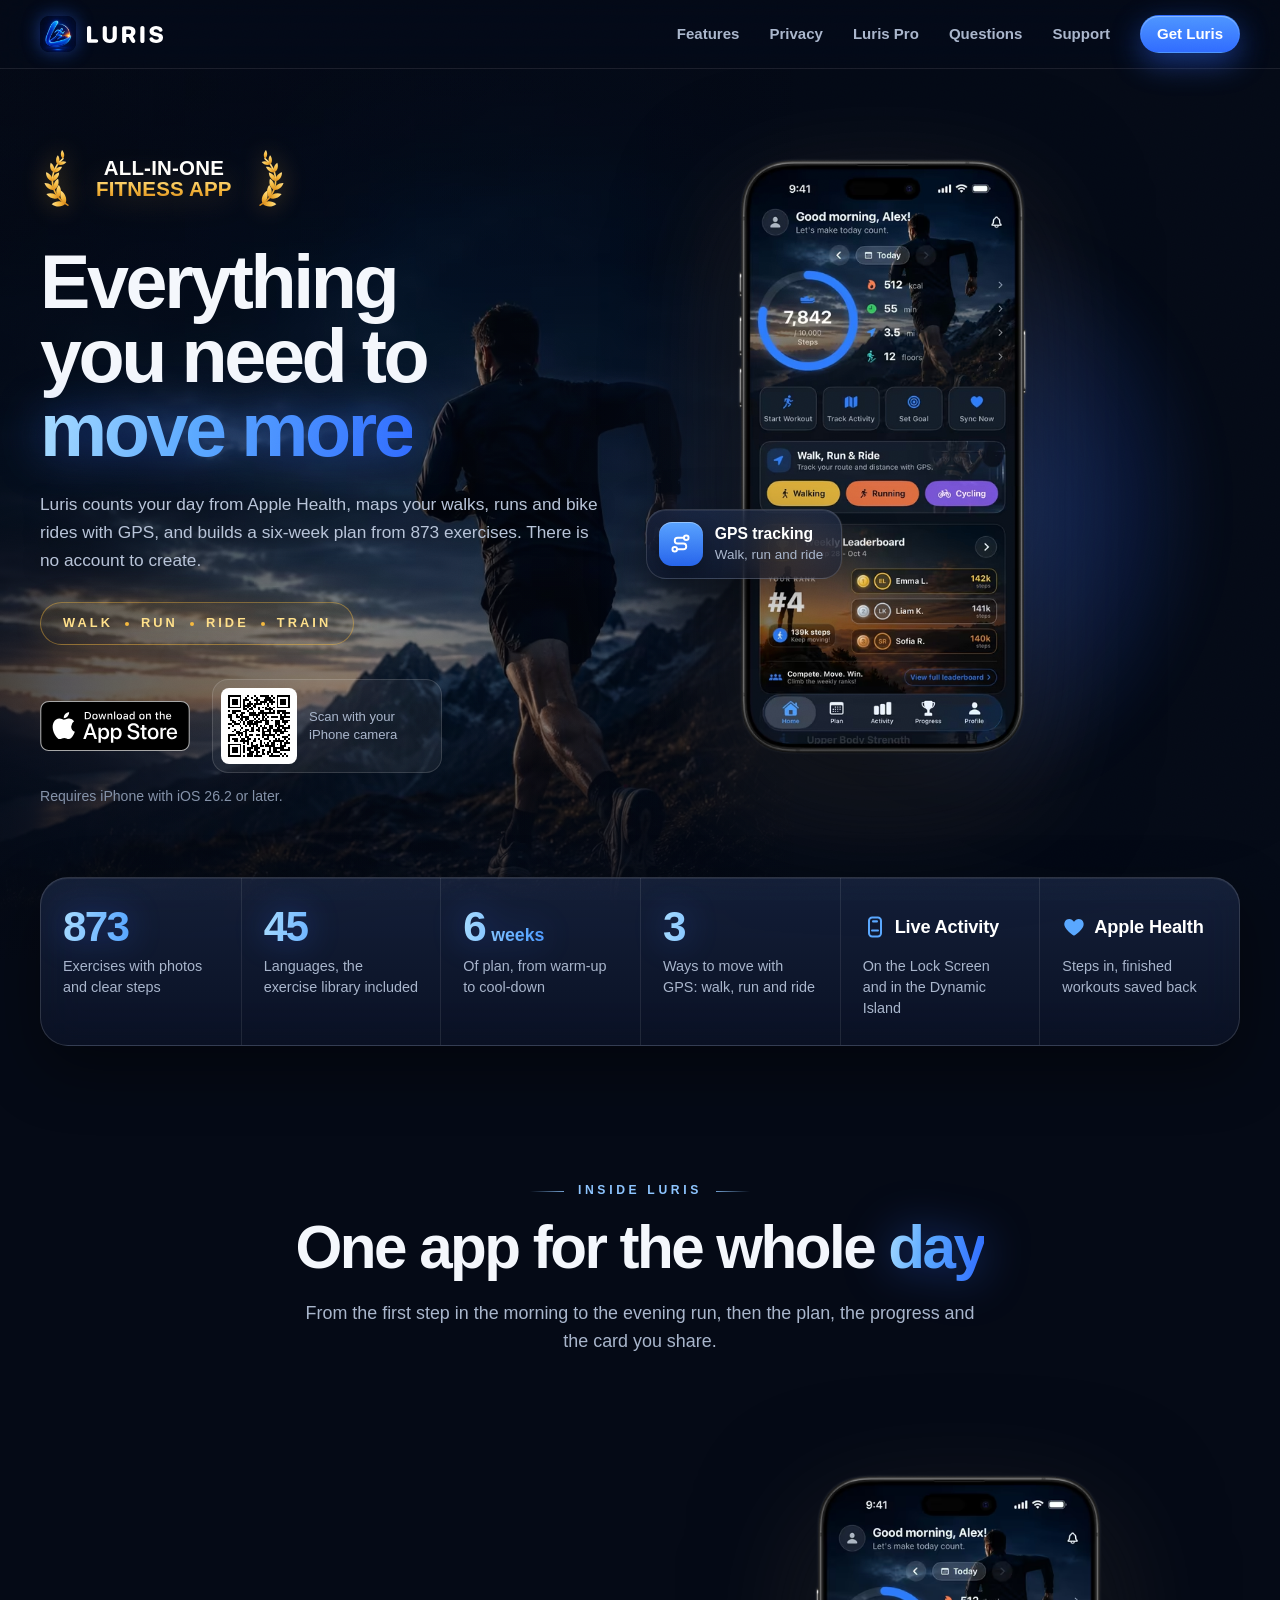
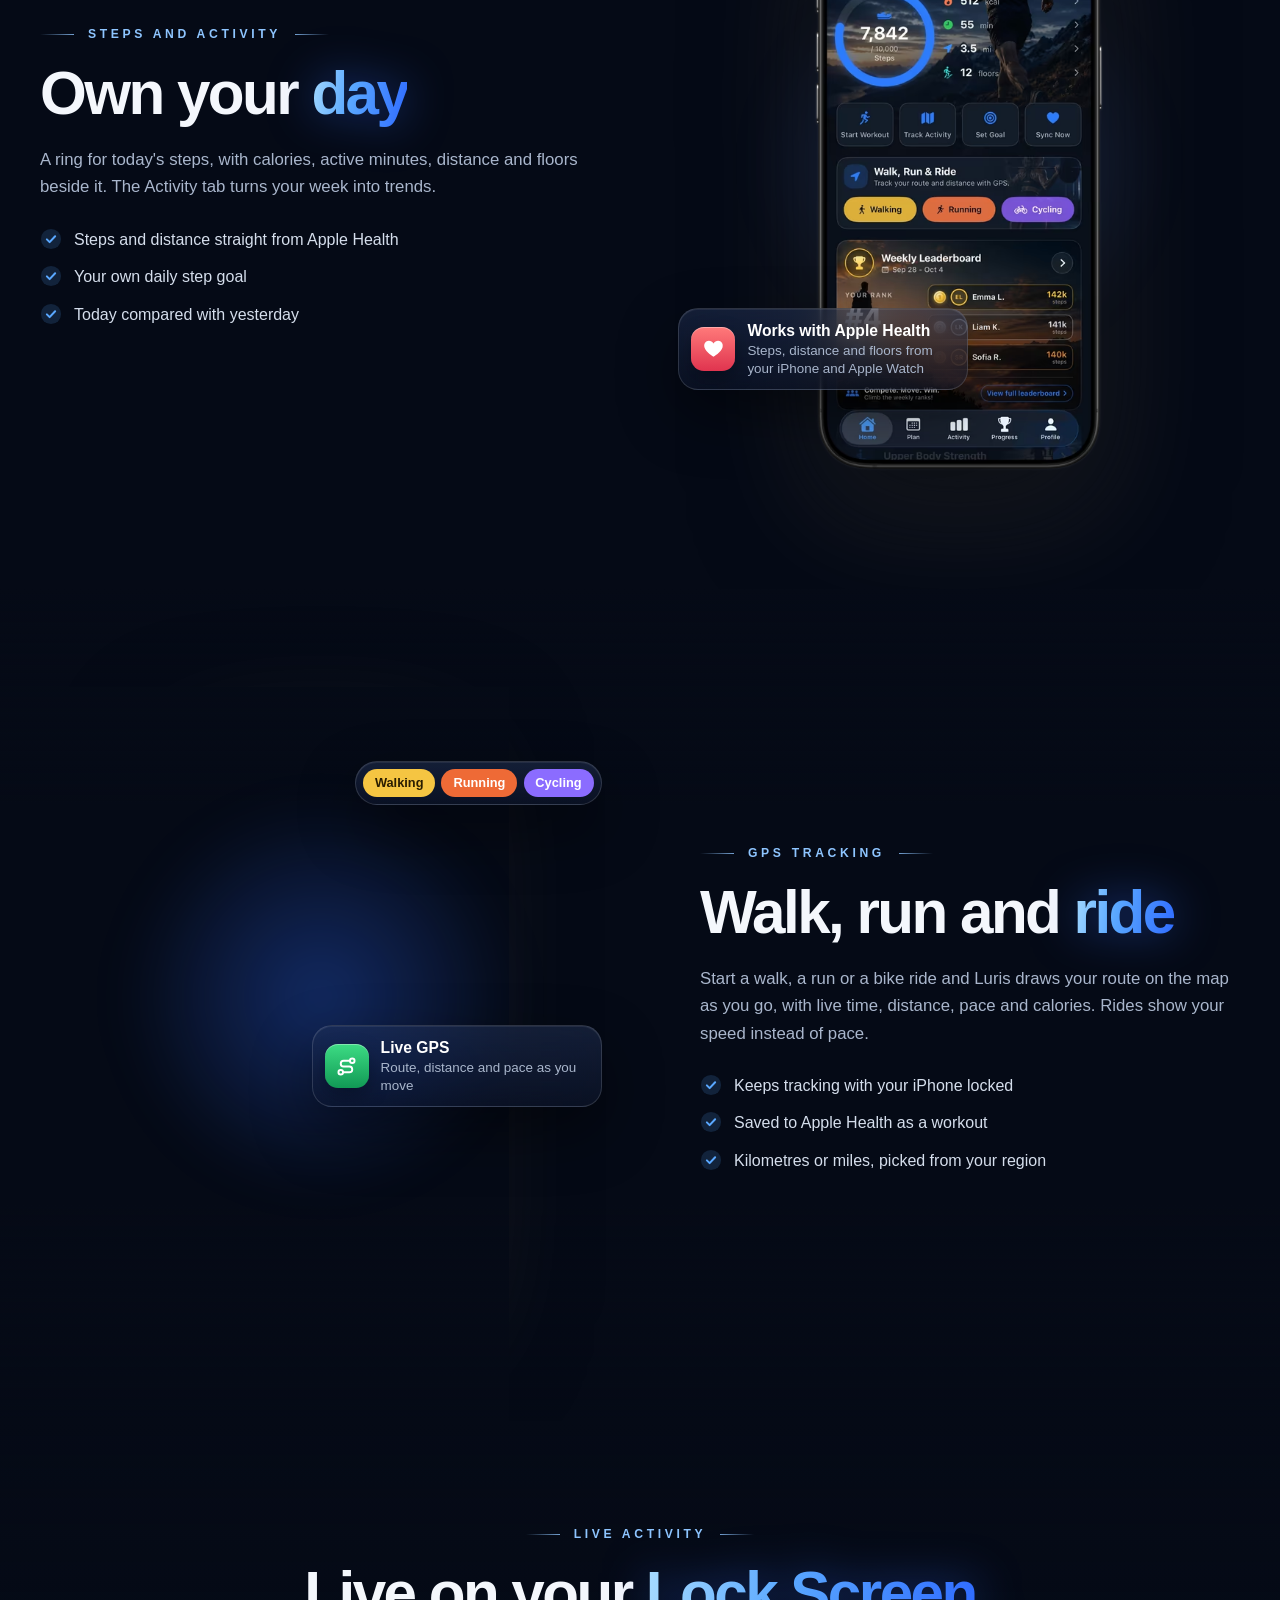
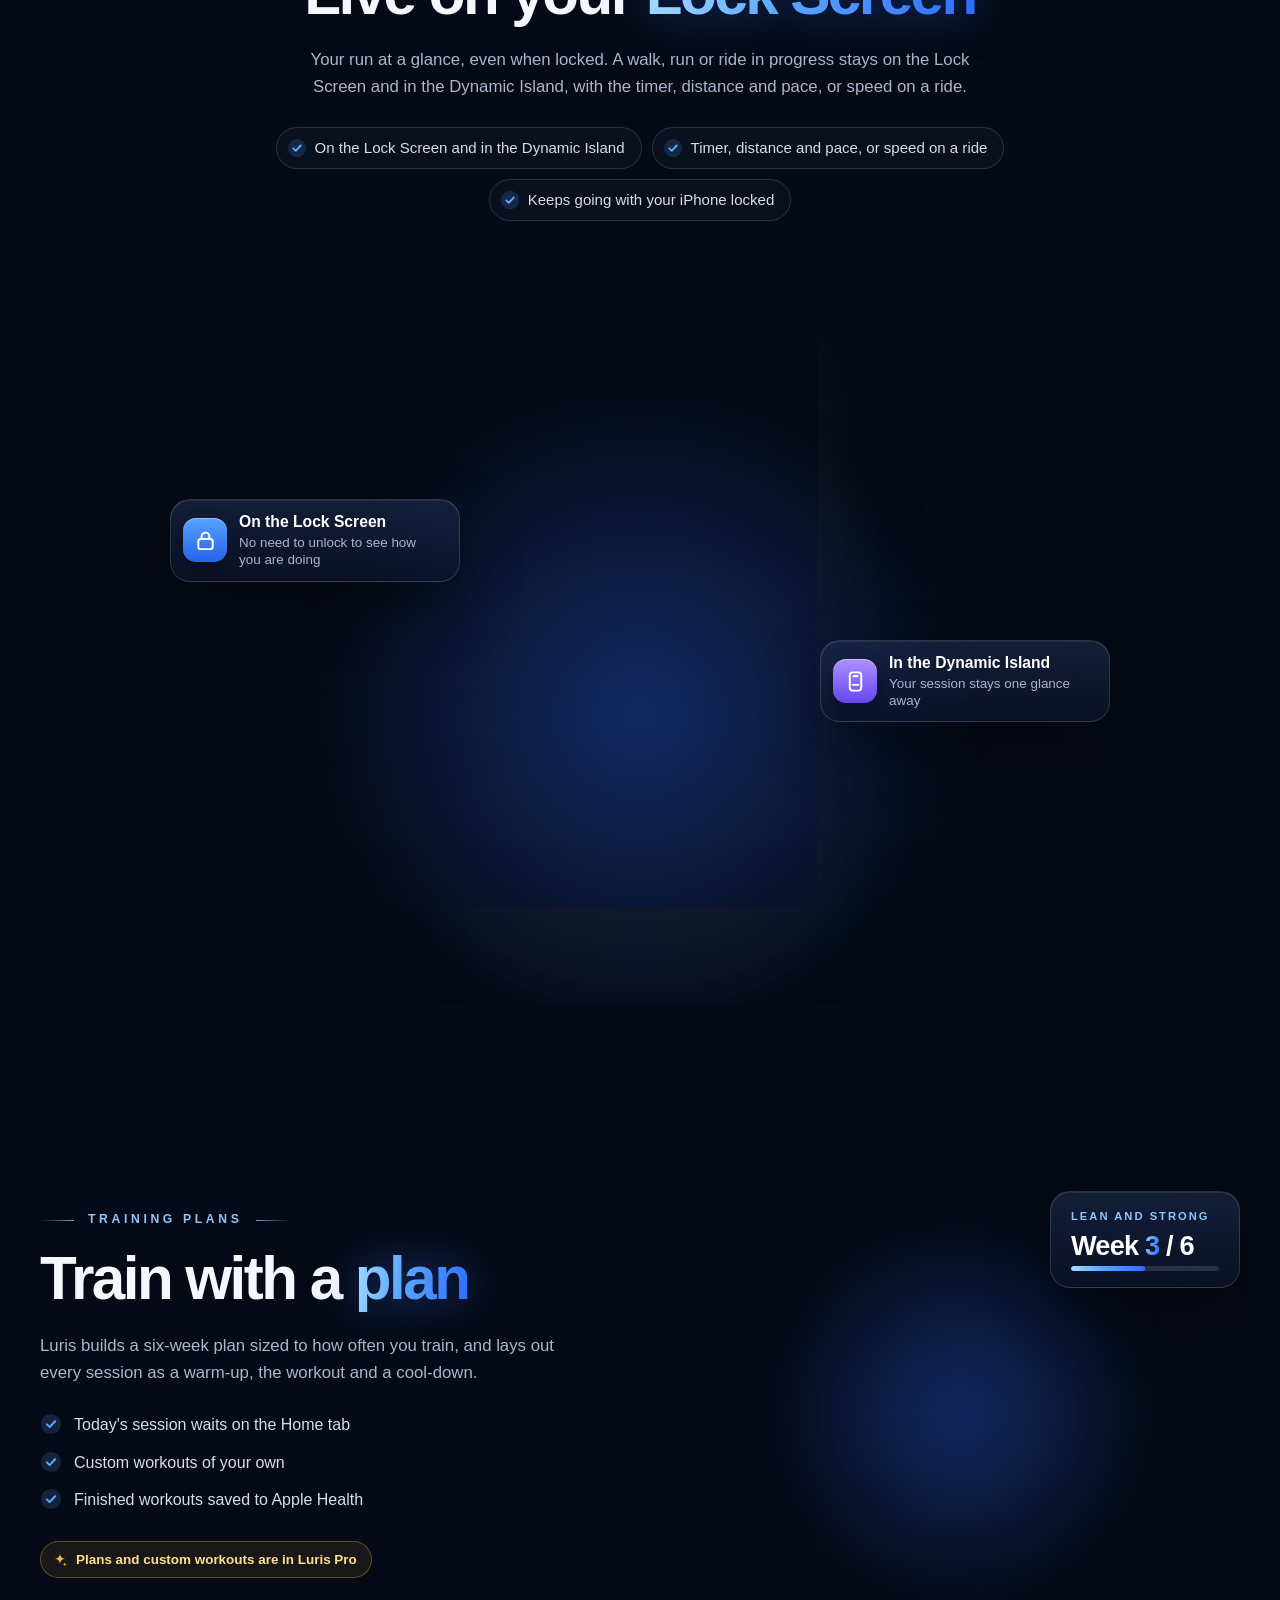
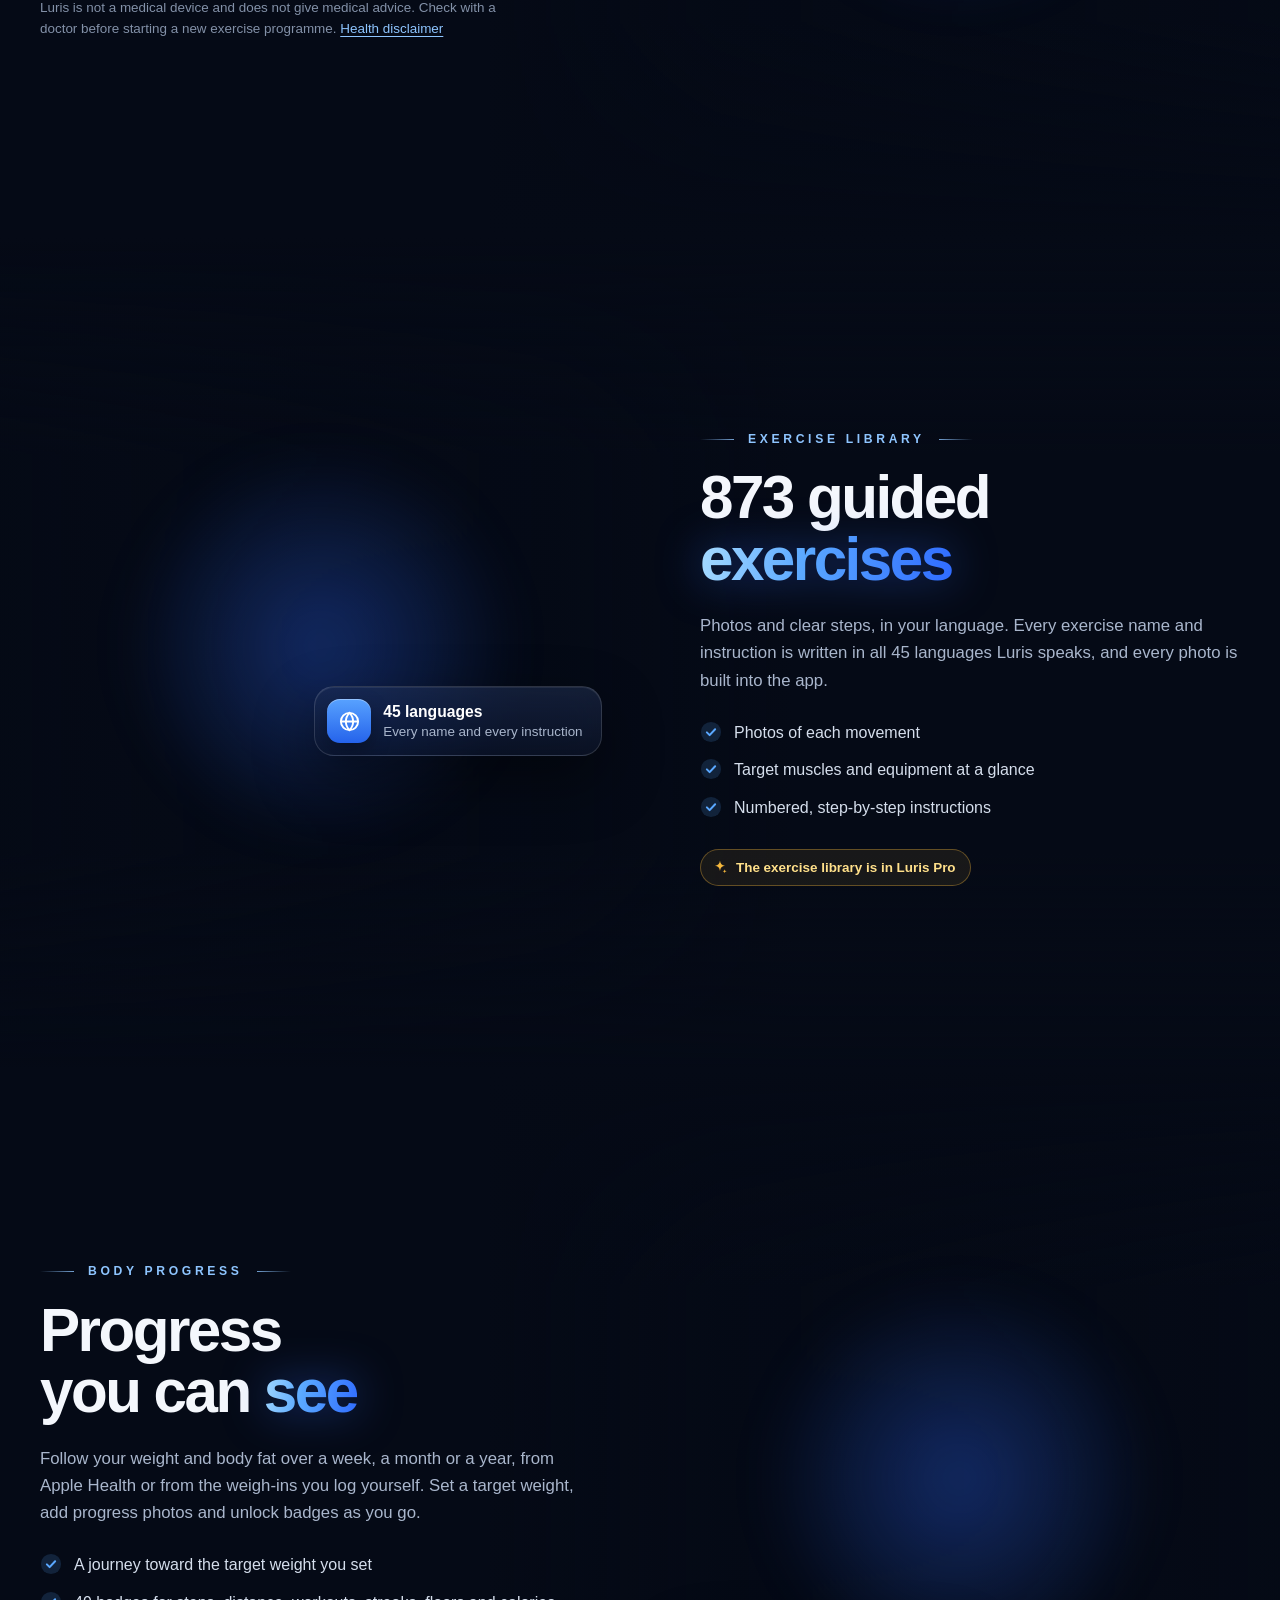
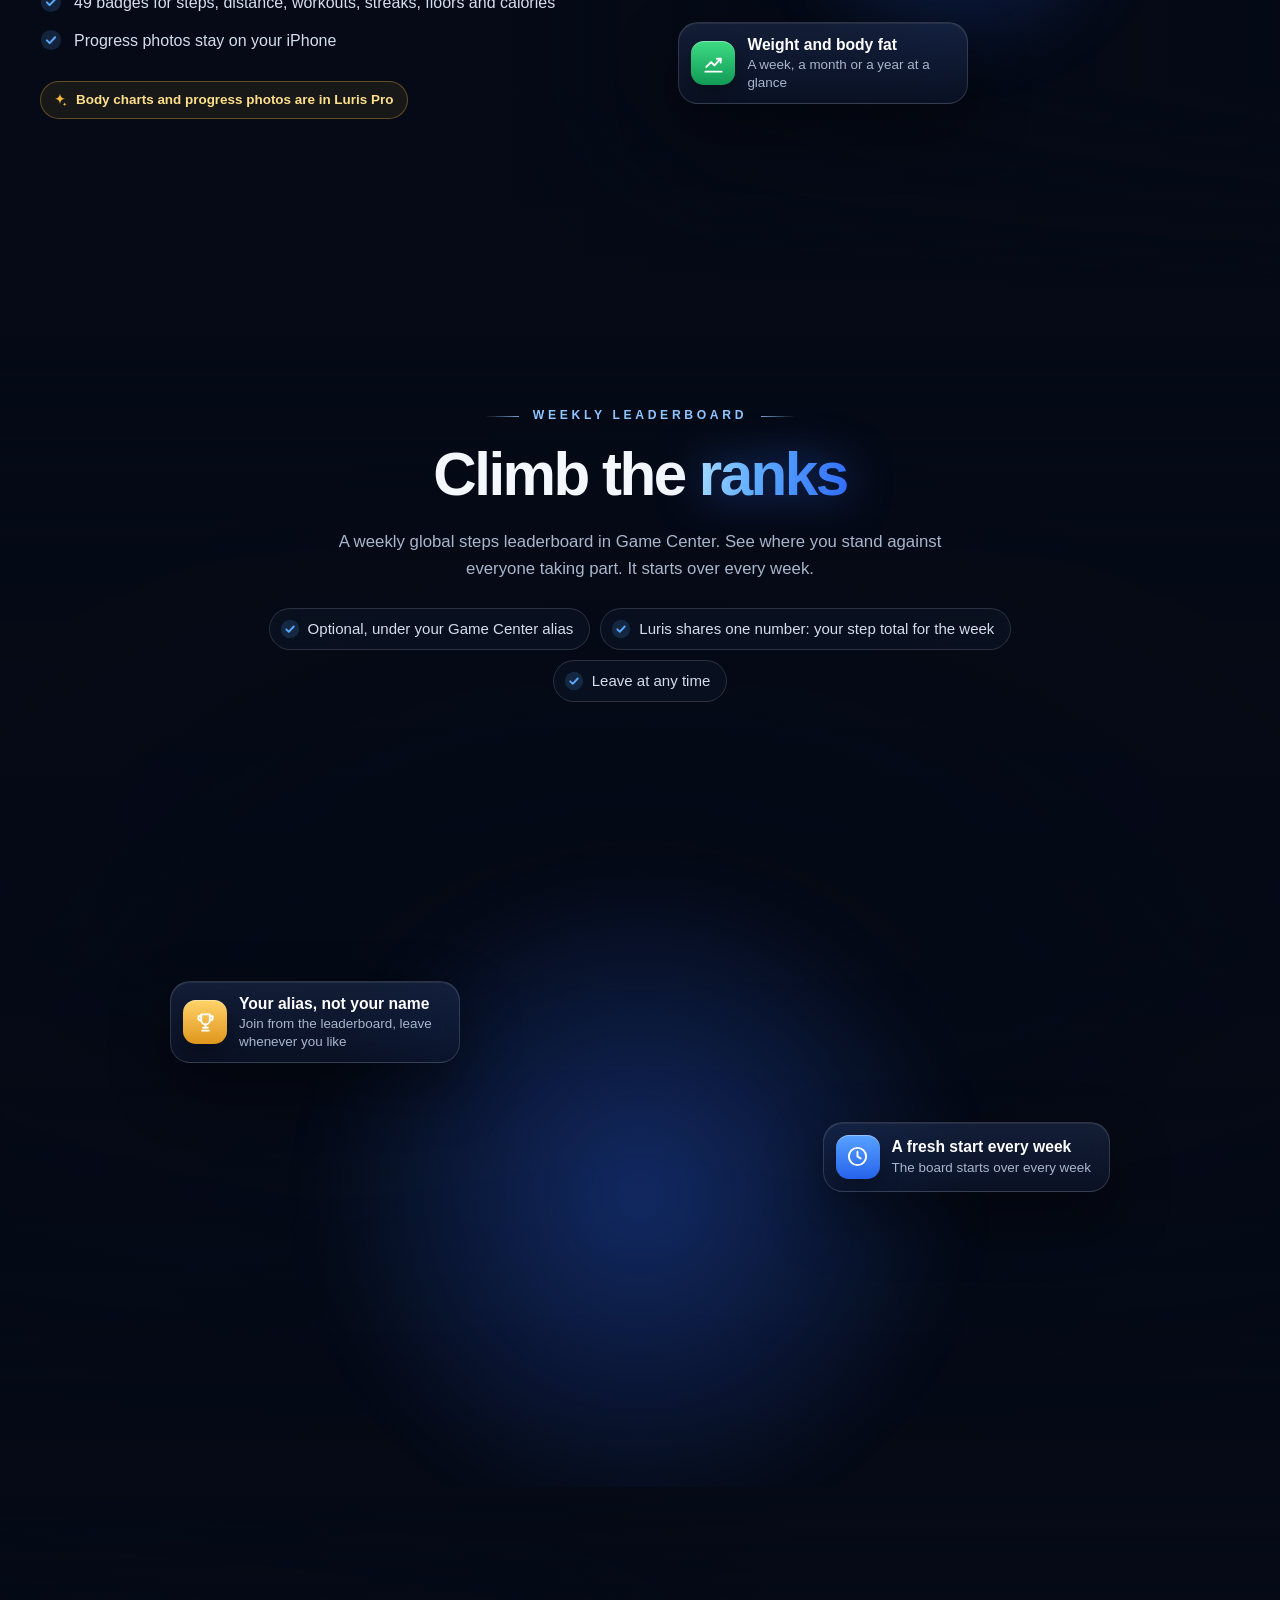
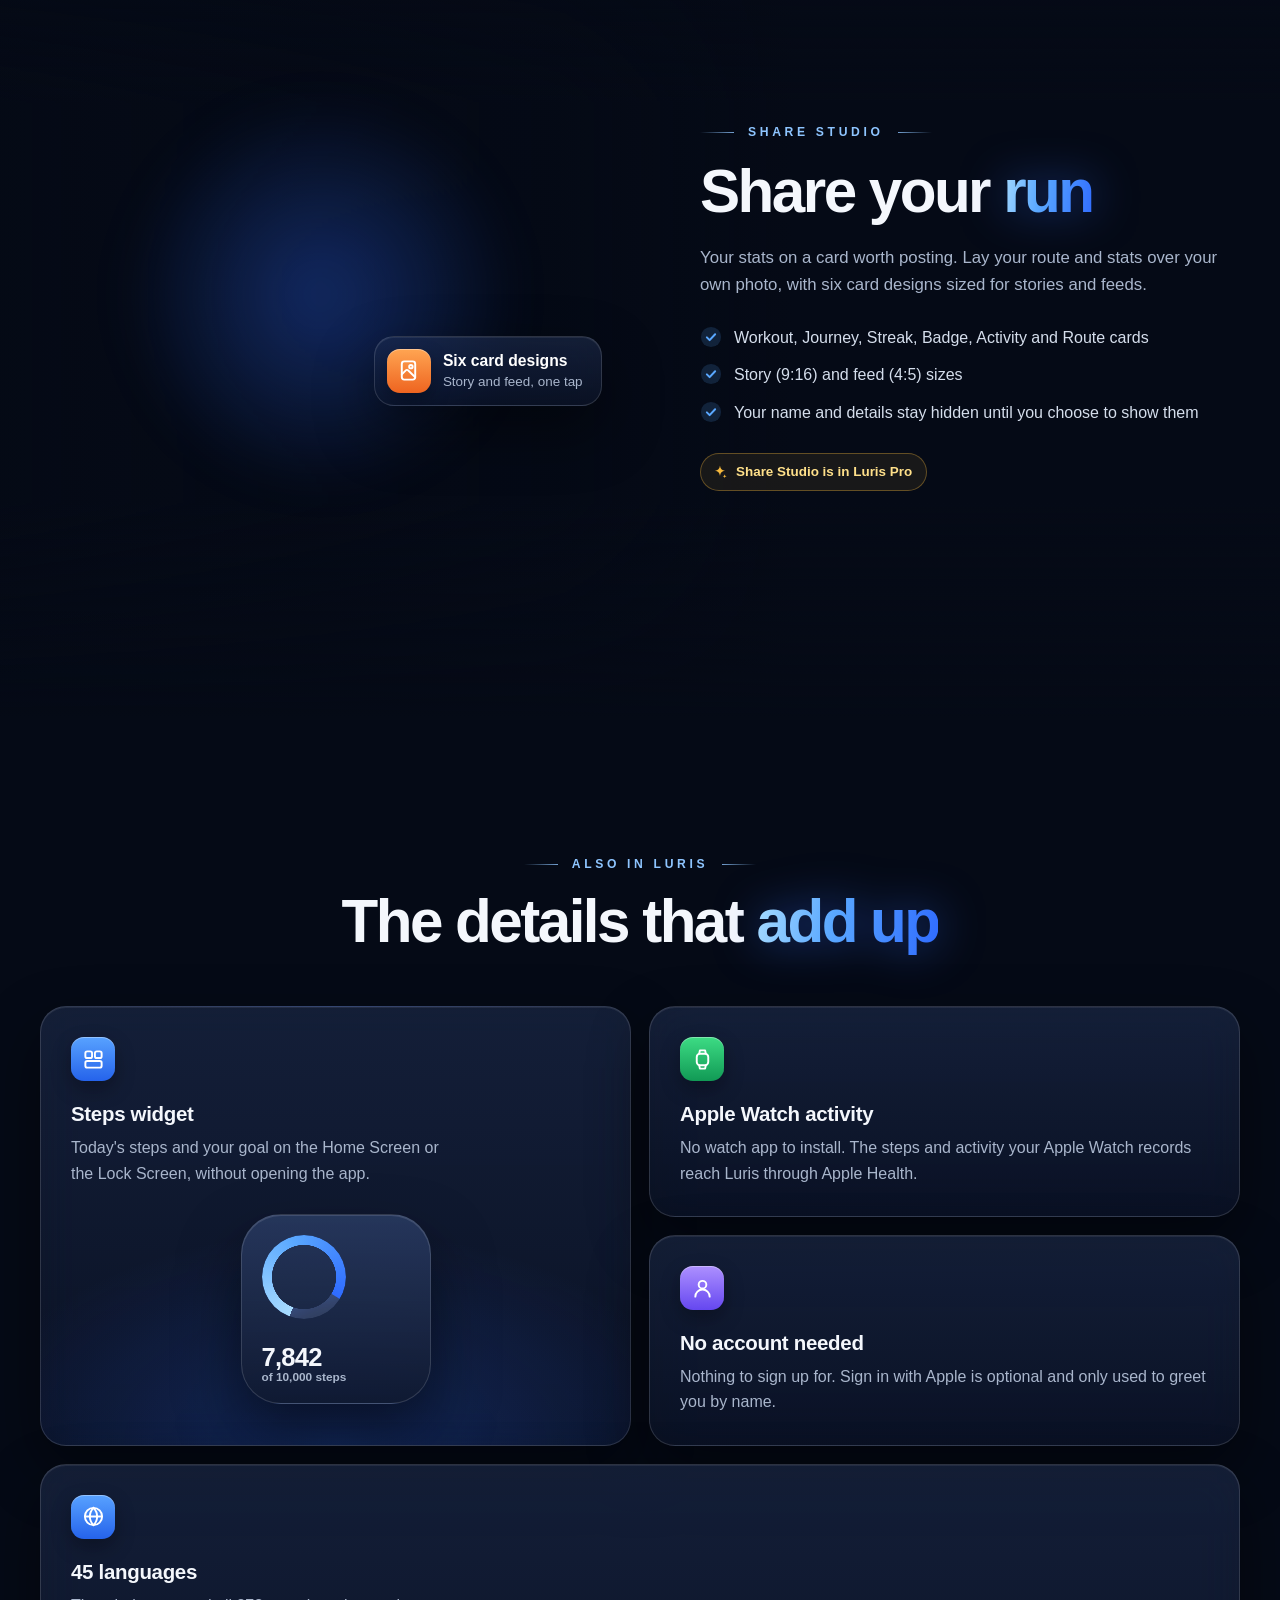
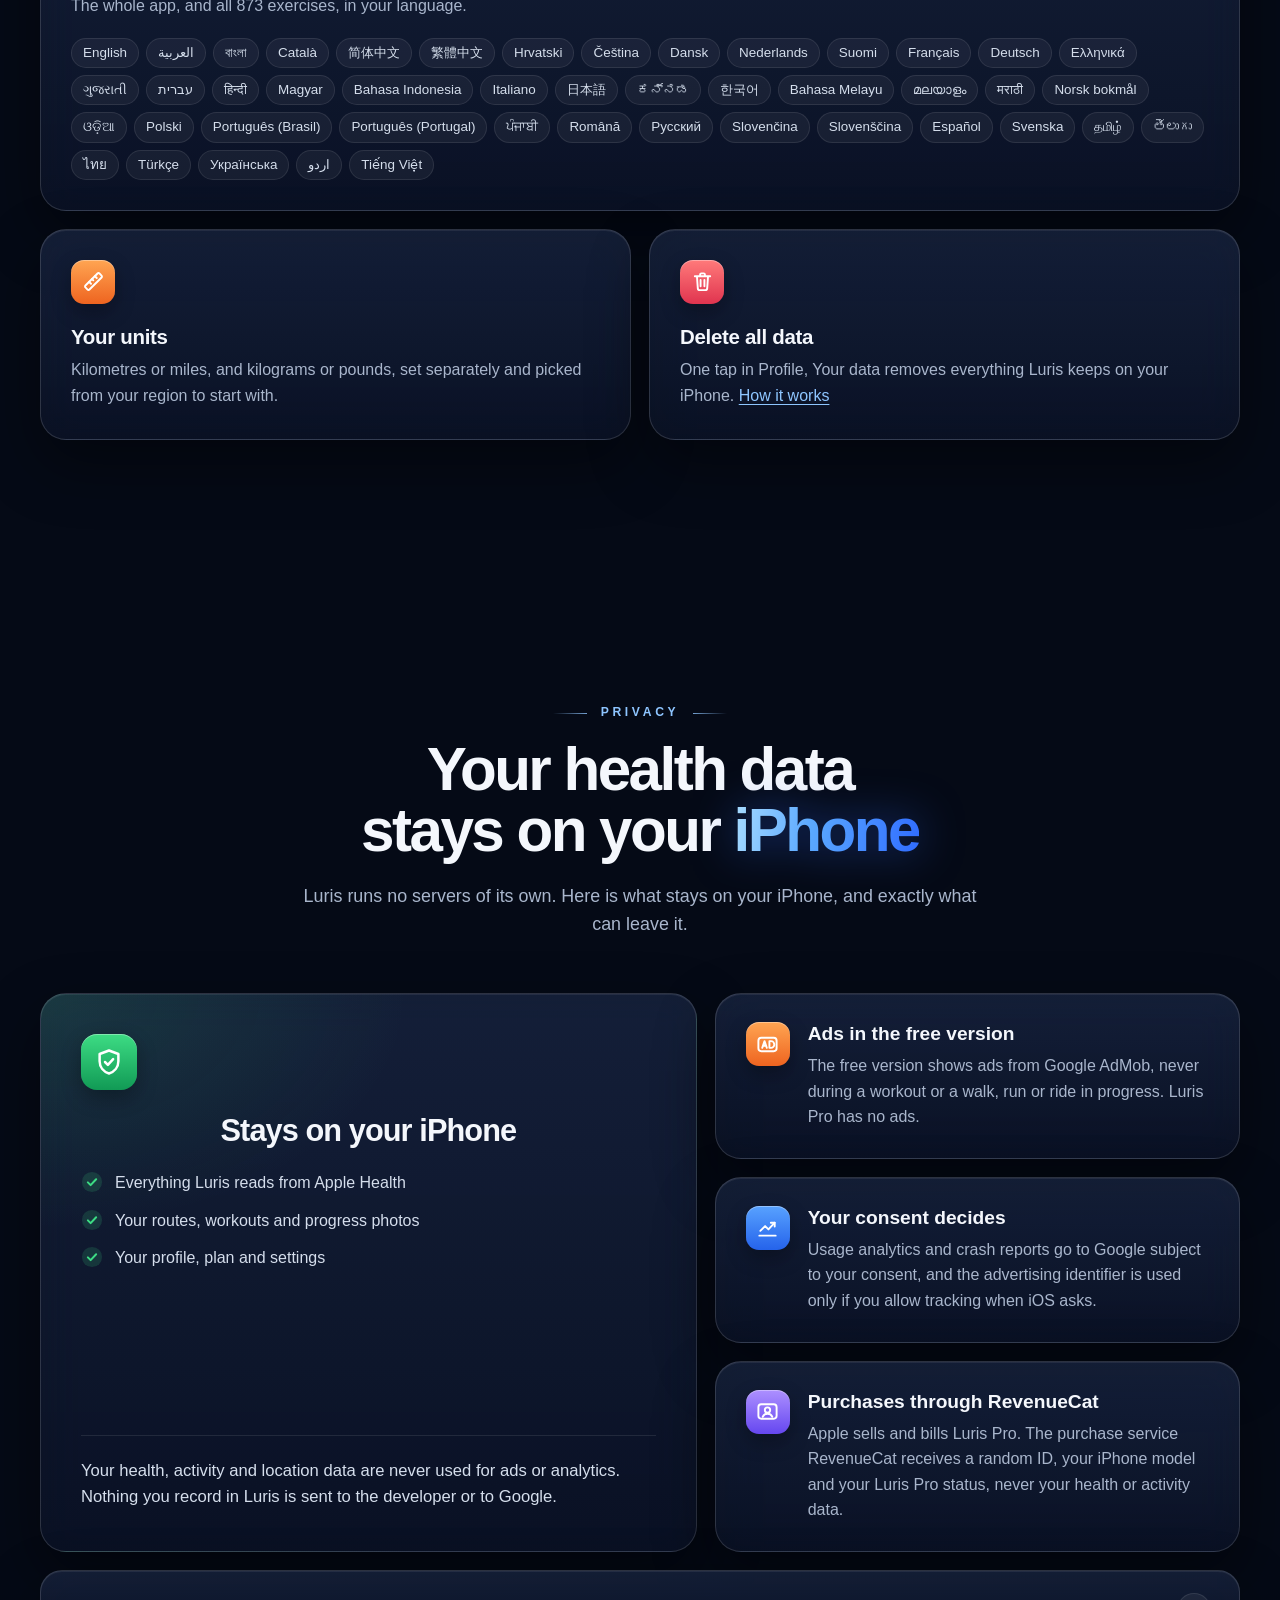
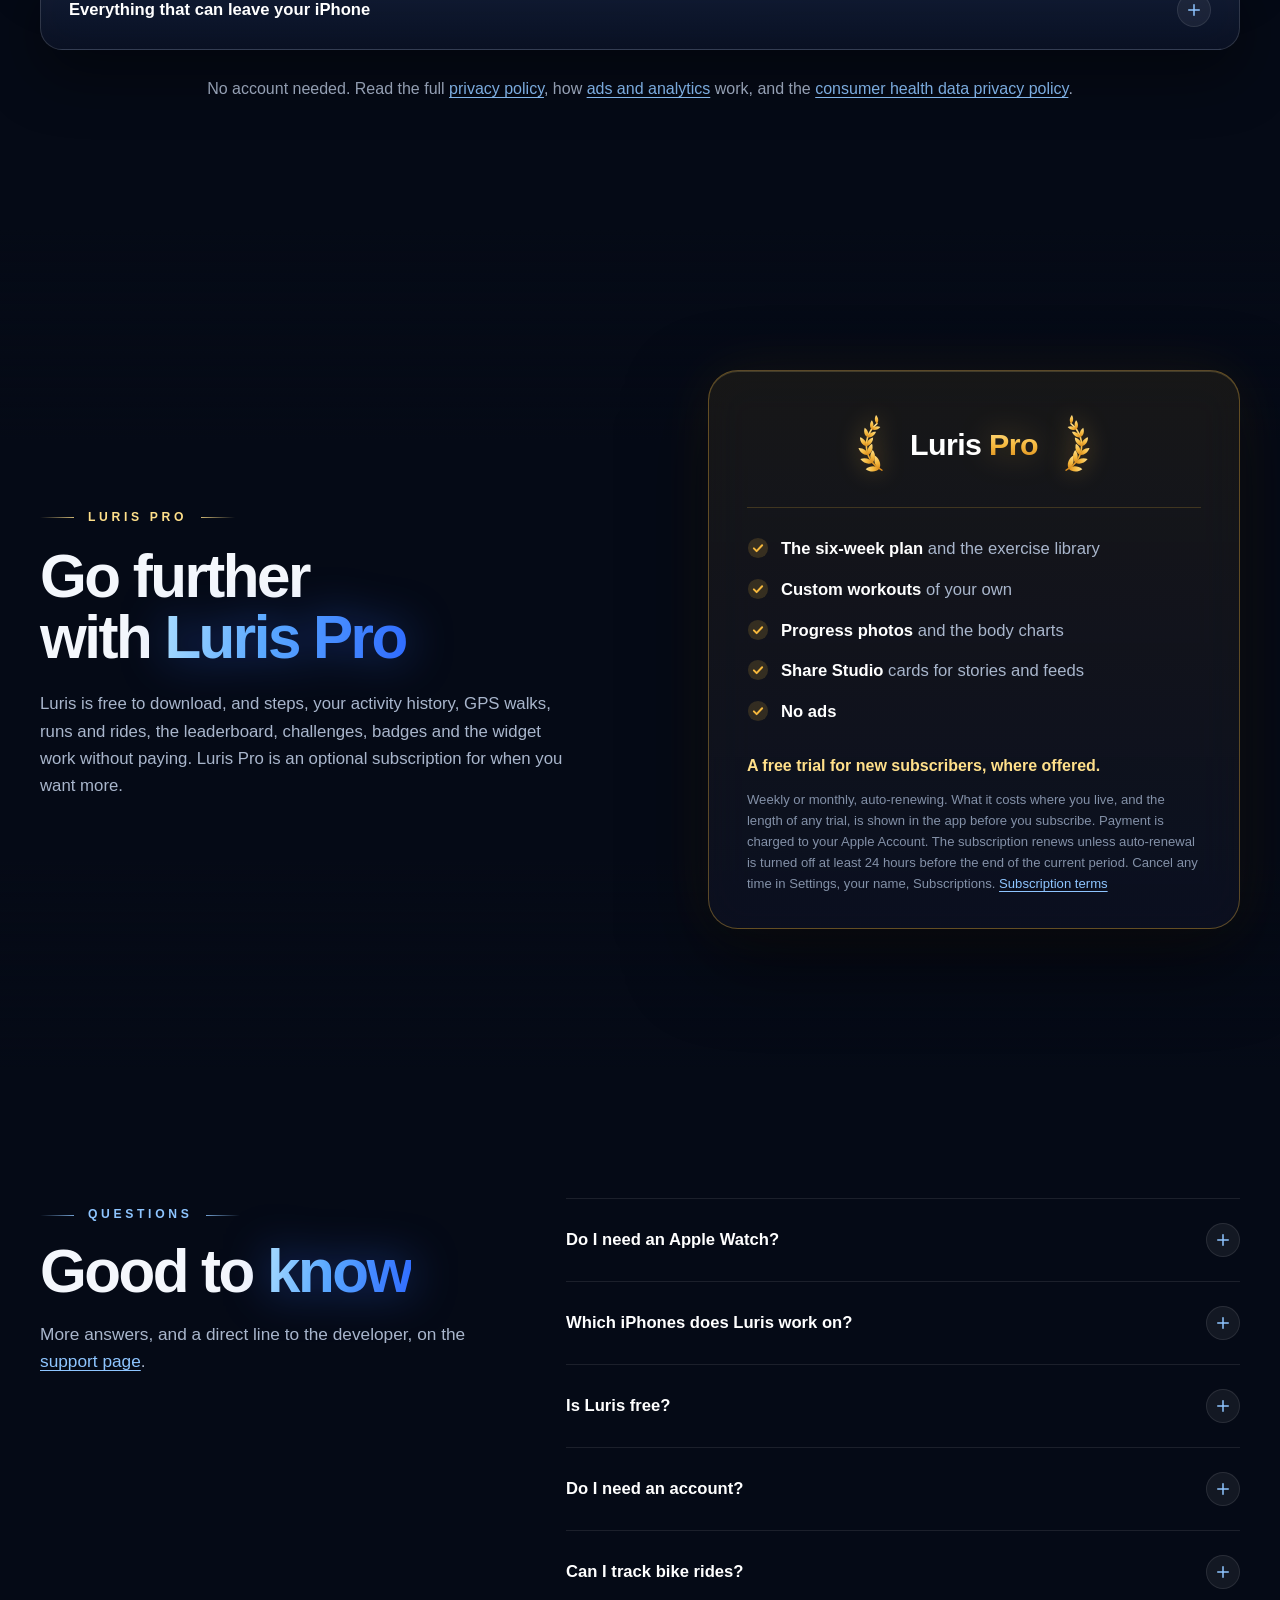
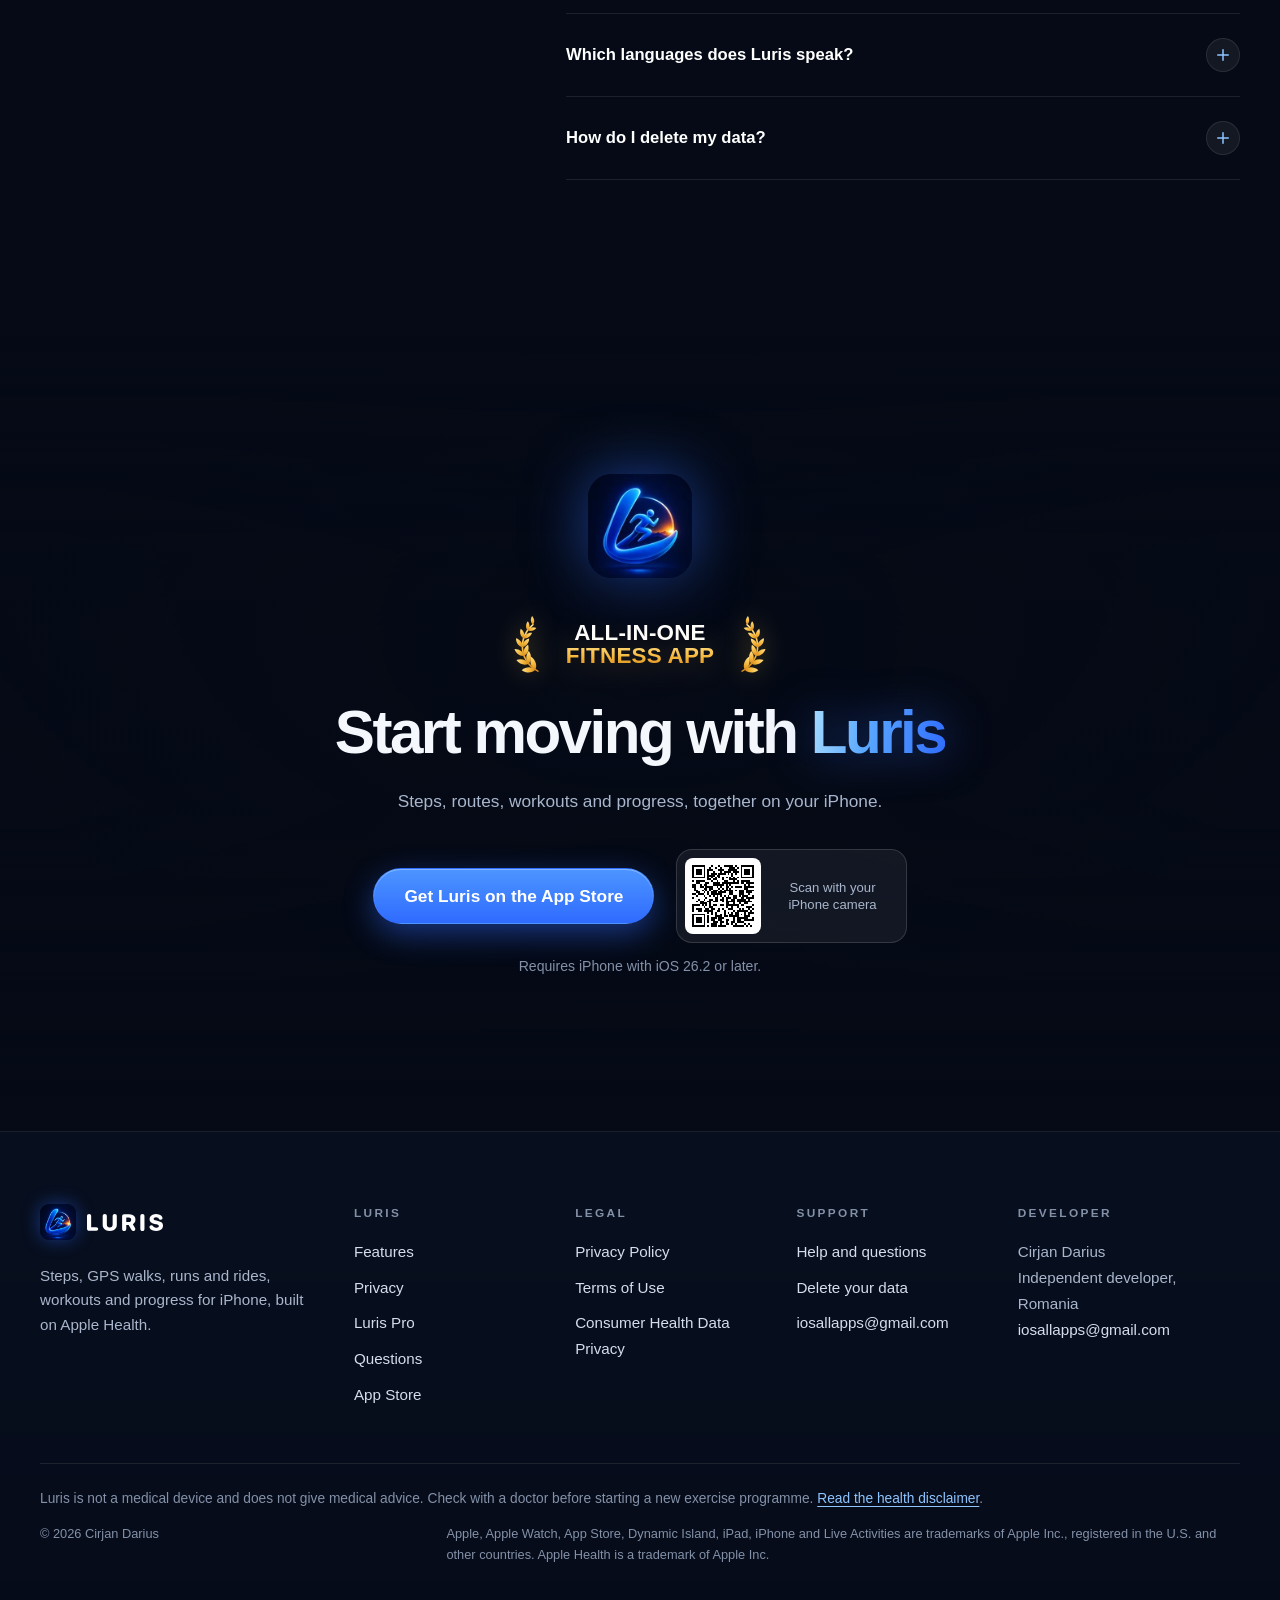
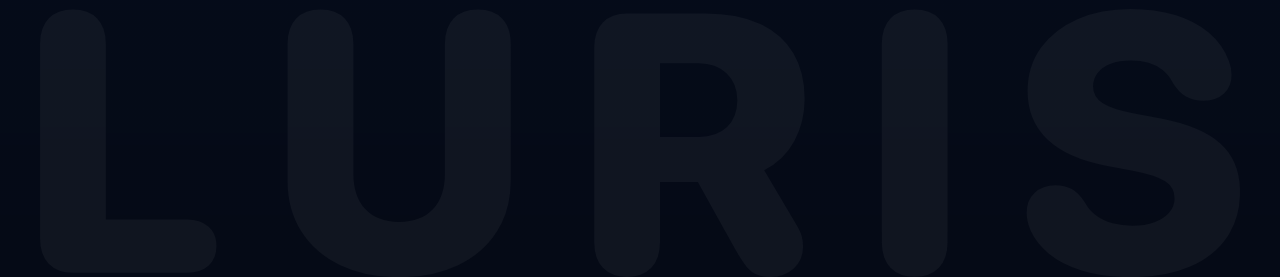
==== index.html @ 8657dc8b "Switch the site to the live App Store listing - Luris 1.0 is released Co-Authored-By: Claude Opus 5." ====
<!DOCTYPE html>
<html lang="en">
<head>
    <meta charset="utf-8">
    <!-- build:head -->
    <meta http-equiv="Content-Security-Policy" content="default-src 'none'; img-src 'self' data:; style-src 'self'; font-src 'self'; connect-src 'self'; media-src 'self'; manifest-src 'self'; base-uri 'none'; form-action 'none'; upgrade-insecure-requests">
    <meta name="referrer" content="strict-origin-when-cross-origin">
    <meta name="viewport" content="width=device-width, initial-scale=1, viewport-fit=cover">
    <meta name="color-scheme" content="dark">
    <meta name="theme-color" content="#050A16">
    <meta name="apple-itunes-app" content="app-id=6813596103">
    <link rel="icon" href="/favicon.ico" sizes="48x48">
    <link rel="icon" type="image/png" sizes="32x32" href="/favicon-32.png">
    <link rel="apple-touch-icon" href="/apple-touch-icon.png">
    <link rel="stylesheet" href="/styles.css?v=a9561c1ecd">
    <!-- /build:head -->
    <!-- build:meta -->
    <title>Luris: Step &amp; Activity Tracker for iPhone</title>
    <meta name="description" content="Luris counts your steps from Apple Health, maps your walks, runs and bike rides with GPS and builds a six-week plan from 873 exercises. No account needed.">
    <link rel="canonical" href="https://lurisapp.com/">
    <meta property="og:type" content="website">
    <meta property="og:site_name" content="Luris">
    <meta property="og:locale" content="en_US">
    <meta property="og:url" content="https://lurisapp.com/">
    <meta property="og:title" content="Luris: Step &amp; Activity Tracker for iPhone">
    <meta property="og:description" content="Steps, GPS walks, runs and rides, a six-week plan and progress you can see, built on Apple Health.">
    <meta property="og:image" content="https://lurisapp.com/og-image.jpg">
    <meta property="og:image:type" content="image/jpeg">
    <meta property="og:image:width" content="1200">
    <meta property="og:image:height" content="630">
    <meta property="og:image:alt" content="Luris on two iPhones, the Home tab with today&#x27;s steps ring and a run drawn on the map, over a runner at dusk, beside the words Everything you need to move more.">
    <meta name="twitter:card" content="summary_large_image">
    <meta name="twitter:title" content="Luris: Step &amp; Activity Tracker for iPhone">
    <meta name="twitter:description" content="Steps, GPS walks, runs and rides, a six-week plan and progress you can see, built on Apple Health.">
    <meta name="twitter:image" content="https://lurisapp.com/og-image.jpg">
    <meta name="twitter:image:alt" content="Luris on two iPhones, the Home tab with today&#x27;s steps ring and a run drawn on the map, over a runner at dusk, beside the words Everything you need to move more.">
    <!-- /build:meta -->
    <link rel="preload" as="image" type="image/avif" fetchpriority="high"
          imagesrcset="/img/photo/hero-720.avif 720w, /img/photo/hero-1100.avif 1100w"
          imagesizes="(min-width: 900px) min(64vw, 1100px), 100vw">
    <!-- build:jsonld -->
    <script type="application/ld+json">
    {
      "@context": "https://schema.org",
      "@graph": [
        {
          "@type": "WebSite",
          "@id": "https://lurisapp.com/#website",
          "url": "https://lurisapp.com/",
          "name": "Luris",
          "inLanguage": "en"
        },
        {
          "@type": "Person",
          "@id": "https://lurisapp.com/#developer",
          "name": "Cirjan Darius",
          "email": "mailto:iosallapps@gmail.com"
        },
        {
          "@type": "MobileApplication",
          "@id": "https://lurisapp.com/#app",
          "name": "Luris",
          "alternateName": "Luris: Step & Activity Tracker",
          "url": "https://lurisapp.com/",
          "description": "Luris counts your steps from Apple Health, maps your walks, runs and bike rides with GPS and builds a six-week plan from 873 exercises. No account needed.",
          "applicationCategory": "HealthApplication",
          "applicationSubCategory": "Step counter and GPS walk, run and ride tracker",
          "operatingSystem": "iOS 26.2 or later",
          "availableOnDevice": "iPhone",
          "inLanguage": [
            "en",
            "ar",
            "bn",
            "ca",
            "zh-Hans",
            "zh-Hant",
            "hr",
            "cs",
            "da",
            "nl",
            "fi",
            "fr",
            "de",
            "el",
            "gu",
            "he",
            "hi",
            "hu",
            "id",
            "it",
            "ja",
            "kn",
            "ko",
            "ms",
            "ml",
            "mr",
            "nb",
            "or",
            "pl",
            "pt-BR",
            "pt-PT",
            "pa",
            "ro",
            "ru",
            "sk",
            "sl",
            "es",
            "sv",
            "ta",
            "te",
            "th",
            "tr",
            "uk",
            "ur",
            "vi"
          ],
          "featureList": [
            "Steps and activity from Apple Health",
            "GPS walk, run and bike ride tracking with a map",
            "Six-week workout plan",
            "873 exercises with images",
            "Weight and body fat trend charts and progress photos",
            "49 achievements",
            "Weekly Game Center steps leaderboard",
            "Share Studio cards",
            "Home Screen and Lock Screen widget",
            "Live Activity"
          ],
          "image": "https://lurisapp.com/img/app-icon-512.png",
          "screenshot": [
            "https://lurisapp.com/img/screens/home-screen.jpg",
            "https://lurisapp.com/img/screens/route-screen.jpg"
          ],
          "author": {
            "@id": "https://lurisapp.com/#developer"
          },
          "publisher": {
            "@id": "https://lurisapp.com/#developer"
          },
          "downloadUrl": "https://apps.apple.com/app/id6813596103",
          "sameAs": [
            "https://apps.apple.com/app/id6813596103"
          ]
        }
      ]
    }
    </script>
    <!-- /build:jsonld -->
</head>
<body class="home">
    <a class="skip-link" href="#main">Skip to content</a>
    <!-- build:sprite -->
    <svg class="sprite" aria-hidden="true" focusable="false">
        <defs>
        <linearGradient id="laurel-gold" x1="0" y1="0" x2="0" y2="1"><stop offset="0" stop-color="#FFE08A"/><stop offset=".55" stop-color="#F5B83D"/><stop offset="1" stop-color="#D98A1C"/></linearGradient>
        <symbol id="wordmark" viewBox="0 0 6679 1493"><path fill="currentColor" d="M183.2 1467.8Q96.4 1467.8 48.2 1417.6Q0 1367.3 0 1276.2V193.9Q0 102 48.2 52.2Q96.4 2.4 183.2 2.4Q270 2.4 318.2 52.2Q366.4 102 366.4 193.9V1171.3H818.8Q891.9 1171.3 936.9 1210.2Q981.9 1249.2 981.9 1319.5Q981.9 1389.9 937.7 1428.8Q893.4 1467.8 818.8 1467.8ZM1998.9 1492.5Q1811.5 1492.5 1671.5 1425.9Q1531.6 1359.3 1454.7 1238.3Q1377.8 1117.3 1377.8 955.7V193.9Q1377.8 102 1425.9 52.2Q1474.1 2.4 1561 2.4Q1647.8 2.4 1696 52.2Q1744.2 102 1744.2 193.9V916.9Q1744.2 1042.5 1810.1 1113.8Q1876.1 1185.2 1998.9 1185.2Q2122 1185.2 2187.8 1113.8Q2253.6 1042.5 2253.6 916.9V193.9Q2253.6 102 2301.8 52.2Q2350 2.4 2436.8 2.4Q2523.7 2.4 2571.8 52.2Q2620 102 2620 193.9V955.7Q2620 1117.3 2543.1 1238.3Q2466.2 1359.3 2326.6 1425.9Q2187.1 1492.5 1998.9 1492.5ZM3267.7 1491.1Q3181.1 1491.1 3132.8 1440.8Q3084.5 1390.5 3084.5 1299.6V216.3Q3084.5 124.4 3132.7 74.6Q3180.9 24.8 3267.7 24.8H3701.9Q3882.2 24.8 4005.5 81.7Q4128.9 138.6 4192.4 245.1Q4255.9 351.5 4255.9 500.6Q4255.9 627.9 4198.8 734.5Q4141.6 841 4030.8 897L4208.5 1197.7Q4232.5 1237.3 4239.9 1264Q4247.4 1290.7 4247.4 1323.3Q4247.4 1396.5 4195.6 1443.8Q4143.9 1491.1 4064.4 1491.1Q4019.8 1491.1 3989.1 1478.4Q3958.4 1465.6 3932.6 1434.3Q3906.7 1402.9 3874.8 1347.5L3661.5 963.2Q3661.5 963.2 3661.5 963.2Q3661.5 963.2 3661.5 963.2H3450.9V1299.6Q3450.9 1390.5 3402.7 1440.8Q3354.6 1491.1 3267.7 1491.1ZM3450.9 711.8H3666.1Q3766.9 711.8 3824 656.6Q3881.2 601.4 3881.2 507.4Q3881.2 415.6 3822.4 358.6Q3763.7 301.7 3664.9 301.7H3450.9ZM4868.5 1490.2Q4781.6 1490.2 4733.5 1440Q4685.3 1389.7 4685.3 1298.6V193.9Q4685.3 102 4733.5 52.2Q4781.6 2.4 4868.5 2.4Q4955.3 2.4 5003.5 52.2Q5051.7 102 5051.7 193.9V1298.6Q5051.7 1389.7 5003.5 1440Q4955.3 1490.2 4868.5 1490.2ZM6072.3 1492.5Q5916.5 1492.5 5801.5 1456.8Q5686.6 1421.1 5613.7 1360.3Q5540.8 1299.6 5510.8 1225.6Q5501.4 1202.9 5496.5 1180Q5491.6 1157.2 5491.6 1134.3Q5491.6 1065.3 5536.3 1023.1Q5580.9 980.9 5650.2 980.9Q5704.1 980.9 5742.8 1002.3Q5781.5 1023.6 5816.7 1077.9Q5841 1122.1 5880.5 1150.9Q5920 1179.6 5970.6 1192.8Q6021.1 1206 6078.5 1206Q6150.5 1206 6203.3 1186.3Q6256.2 1166.7 6285.5 1132.2Q6314.9 1097.7 6314.9 1054.2Q6314.9 993.8 6262.9 959.2Q6210.9 924.7 6082.3 900.1L5933.7 872Q5718.2 831.9 5607.5 726.8Q5496.8 621.6 5496.8 457Q5496.8 318.1 5571 215.5Q5645.1 112.9 5774.3 56.5Q5903.4 0 6070 0Q6207.8 0 6318.6 33.9Q6429.4 67.8 6506.2 132.6Q6582.9 197.4 6617.3 289.3Q6632.3 326.4 6632.3 367.9Q6632.3 431.6 6590.2 470.8Q6548.1 510 6478.4 510.8Q6419.2 510.8 6378.5 487.4Q6337.8 464.1 6305.9 411.7Q6282.5 367 6248.2 339.6Q6213.9 312.2 6170 299.4Q6126.2 286.5 6072.6 286.5Q6006.3 286.5 5959.1 305Q5911.9 323.4 5886.6 356.1Q5861.3 388.7 5861.3 431.4Q5861.3 488.9 5913.6 523Q5965.9 557.2 6083.4 580L6231.9 608.2Q6463.3 651.8 6571.3 750Q6679.4 848.2 6679.4 1018.8Q6679.4 1163.3 6606.9 1269.9Q6534.4 1376.6 6398.5 1434.6Q6262.6 1492.5 6072.3 1492.5Z"/></symbol>
        <symbol id="i-check" viewBox="0 0 24 24"><circle cx="12" cy="12" r="11" fill="currentColor" fill-opacity=".16"/><path fill="none" stroke="currentColor" stroke-width="2.2" stroke-linecap="round" stroke-linejoin="round" d="m7.5 12.4 3 3 6-6.4"/></symbol>
        <symbol id="i-widget" viewBox="0 0 24 24"><g fill="none" stroke="currentColor" stroke-width="2"><rect x="3.5" y="3.5" width="7" height="7" rx="2"/><rect x="13.5" y="3.5" width="7" height="7" rx="2"/><rect x="3.5" y="13.5" width="17" height="7" rx="2"/></g></symbol>
        <symbol id="i-live" viewBox="0 0 24 24"><g fill="none" stroke="currentColor" stroke-width="2" stroke-linecap="round"><rect x="6" y="2.5" width="12" height="19" rx="3.2"/><rect x="9" y="5.3" width="6" height="2.2" rx="1.1" fill="currentColor" stroke="none"/><path d="M9 15.5h6"/></g></symbol>
        <symbol id="i-ruler" viewBox="0 0 24 24"><g fill="none" stroke="currentColor" stroke-width="2" stroke-linecap="round" stroke-linejoin="round"><path d="M3.6 16.2 16.2 3.6a1.4 1.4 0 0 1 2 0l2.2 2.2a1.4 1.4 0 0 1 0 2L7.8 20.4a1.4 1.4 0 0 1-2 0l-2.2-2.2a1.4 1.4 0 0 1 0-2z"/><path d="m7.4 12.4 2 2M10.4 9.4l1.4 1.4M13.4 6.4l2 2"/></g></symbol>
        <symbol id="i-globe" viewBox="0 0 24 24"><g fill="none" stroke="currentColor" stroke-width="2"><circle cx="12" cy="12" r="9"/><path d="M3 12h18M12 3c2.5 2.6 3.8 5.6 3.8 9s-1.3 6.4-3.8 9c-2.5-2.6-3.8-5.6-3.8-9S9.5 5.6 12 3z"/></g></symbol>
        <symbol id="i-watch" viewBox="0 0 24 24"><g fill="none" stroke="currentColor" stroke-width="2" stroke-linejoin="round"><rect x="6" y="6" width="12" height="12" rx="3.4"/><path d="M8.5 6 9.3 2.5h5.4L15.5 6M8.5 18l.8 3.5h5.4l.8-3.5"/></g></symbol>
        <symbol id="i-user" viewBox="0 0 24 24"><g fill="none" stroke="currentColor" stroke-width="2" stroke-linecap="round"><circle cx="12" cy="8" r="4"/><path d="M4.5 20.5a7.5 7.5 0 0 1 15 0"/></g></symbol>
        <symbol id="i-phone" viewBox="0 0 24 24"><g fill="none" stroke="currentColor" stroke-width="2" stroke-linecap="round" stroke-linejoin="round"><rect x="6" y="2.5" width="12" height="19" rx="3"/><path d="M10.2 12.2h3.6v3.3h-3.6zM10.9 12.2v-1.1a1.1 1.1 0 0 1 2.2 0v1.1"/></g></symbol>
        <symbol id="i-out" viewBox="0 0 24 24"><g fill="none" stroke="currentColor" stroke-width="2" stroke-linecap="round" stroke-linejoin="round"><path d="M14 4h6v6M20 4l-8.5 8.5"/><path d="M18 14v4.5a1.5 1.5 0 0 1-1.5 1.5h-11A1.5 1.5 0 0 1 4 18.5v-11A1.5 1.5 0 0 1 5.5 6H10"/></g></symbol>
        <symbol id="i-clock" viewBox="0 0 24 24"><g fill="none" stroke="currentColor" stroke-width="2" stroke-linecap="round"><circle cx="12" cy="12" r="9"/><path d="M12 7v5l3.2 2"/></g></symbol>
        <symbol id="i-mail" viewBox="0 0 24 24"><g fill="none" stroke="currentColor" stroke-width="2" stroke-linejoin="round"><rect x="3" y="5" width="18" height="14" rx="2.5"/><path d="m3.8 6.5 8.2 6.3 8.2-6.3"/></g></symbol>
        <symbol id="i-heart" viewBox="0 0 24 24"><path fill="currentColor" d="M12 20.6s-7.9-4.7-9.4-9.7C1.5 7.3 3.8 4 7.2 4c2 0 3.6 1.1 4.8 2.8C13.2 5.1 14.8 4 16.8 4c3.4 0 5.7 3.3 4.6 6.9-1.5 5-9.4 9.7-9.4 9.7z"/></symbol>
        <symbol id="i-route" viewBox="0 0 24 24"><g fill="none" stroke="currentColor" stroke-width="2" stroke-linecap="round" stroke-linejoin="round"><circle cx="6" cy="18" r="2.4"/><circle cx="18" cy="6" r="2.4"/><path d="M8.4 18H15a3 3 0 0 0 0-6H9a3 3 0 0 1 0-6h6.6"/></g></symbol>
        <symbol id="i-lock" viewBox="0 0 24 24"><g fill="none" stroke="currentColor" stroke-width="2" stroke-linecap="round" stroke-linejoin="round"><rect x="4.5" y="10.5" width="15" height="10.5" rx="2.6"/><path d="M8 10.5V7.8a4 4 0 0 1 8 0v2.7"/></g></symbol>
        <symbol id="i-trash" viewBox="0 0 24 24"><g fill="none" stroke="currentColor" stroke-width="2" stroke-linecap="round" stroke-linejoin="round"><path d="M4 6.5h16M9.5 6.5V4.8c0-.7.5-1.3 1.3-1.3h2.4c.8 0 1.3.6 1.3 1.3v1.7M6.2 6.5l.9 12.6c.1 1 .9 1.9 2 1.9h5.8c1.1 0 1.9-.8 2-1.9l.9-12.6M10 10.5v6.5M14 10.5v6.5"/></g></symbol>
        <symbol id="i-shield" viewBox="0 0 24 24"><g fill="none" stroke="currentColor" stroke-width="2" stroke-linecap="round" stroke-linejoin="round"><path d="M12 2.8 4.5 5.6v5.8c0 4.8 3.2 8.4 7.5 9.8 4.3-1.4 7.5-5 7.5-9.8V5.6z"/><path d="m8.8 12 2.3 2.3 4.2-4.6"/></g></symbol>
        <symbol id="i-ad" viewBox="0 0 24 24"><g fill="none" stroke="currentColor" stroke-width="2" stroke-linecap="round" stroke-linejoin="round"><rect x="2.5" y="5" width="19" height="14" rx="3"/><path d="m6.5 15.5 2.4-7 2.4 7M7.3 13.3h3.2M14 8.5v7h1.6a3.5 3.5 0 0 0 0-7z"/></g></symbol>
        <symbol id="i-chart" viewBox="0 0 24 24"><g fill="none" stroke="currentColor" stroke-width="2" stroke-linecap="round" stroke-linejoin="round"><path d="M3.5 20.5h17"/><path d="m4.5 15.5 5-5 3.5 3.5 6.5-7"/><path d="M15.5 7h4v4"/></g></symbol>
        <symbol id="i-card" viewBox="0 0 24 24"><g fill="none" stroke="currentColor" stroke-width="2" stroke-linecap="round" stroke-linejoin="round"><rect x="5" y="2.5" width="14" height="19" rx="2.6"/><path d="m5 16 4.2-4.2a1.6 1.6 0 0 1 2.3 0L19 19"/><circle cx="14.5" cy="8" r="1.8"/></g></symbol>
        <symbol id="i-spark" viewBox="0 0 24 24"><path fill="currentColor" d="M12 2.5c.5 4.6 2.9 7 7.5 7.5v.1c-4.6.5-7 2.9-7.5 7.5h-.1c-.5-4.6-2.9-7-7.4-7.5v-.1c4.5-.5 6.9-2.9 7.4-7.5zM19 15.5c.2 1.9 1.1 2.8 3 3-1.9.2-2.8 1.1-3 3-.2-1.9-1.1-2.8-3-3 1.9-.2 2.8-1.1 3-3z"/></symbol>
        <symbol id="i-card-user" viewBox="0 0 24 24"><g fill="none" stroke="currentColor" stroke-width="2" stroke-linecap="round" stroke-linejoin="round"><rect x="2.5" y="4.5" width="19" height="15" rx="3"/><circle cx="12" cy="10.5" r="2.8"/><path d="M7 17.5a5.6 5.6 0 0 1 10 0"/></g></symbol>
        <symbol id="i-trophy" viewBox="0 0 24 24"><g fill="none" stroke="currentColor" stroke-width="2" stroke-linecap="round" stroke-linejoin="round"><path d="M7.5 3.5h9v6a4.5 4.5 0 0 1-9 0z"/><path d="M7.5 5.5H4.5v1.5a3 3 0 0 0 3 3M16.5 5.5h3v1.5a3 3 0 0 1-3 3"/><path d="M12 14v3.5M8.5 20.5h7M9.5 17.5h5"/></g></symbol>
        <symbol id="i-plus" viewBox="0 0 24 24"><path fill="none" stroke="currentColor" stroke-width="2" stroke-linecap="round" d="M12 5v14M5 12h14"/></symbol>
        <symbol id="i-arrow" viewBox="0 0 24 24"><path fill="none" stroke="currentColor" stroke-width="2" stroke-linecap="round" stroke-linejoin="round" d="M5 12h14m-5.5-5.5L19 12l-5.5 5.5"/></symbol>
        <symbol id="i-dumbbell" viewBox="0 0 24 24"><g fill="none" stroke="currentColor" stroke-width="2" stroke-linecap="round" stroke-linejoin="round"><path d="M8 12h8M3.5 9.5v5M20.5 9.5v5"/><rect x="5.5" y="7" width="3" height="10" rx="1.2"/><rect x="15.5" y="7" width="3" height="10" rx="1.2"/></g></symbol>
        <symbol id="laurel" viewBox="0 0 64 96"><g fill="url(#laurel-gold)"><path d="M40.5 86.0A40 40 0 0 1 33.4 18.5" fill="none" stroke="url(#laurel-gold)" stroke-width="2.4" stroke-linecap="round"/><path d="M0 0C4-3.8 4.2-11.2 0-16.5C-4.2-11.2-4-3.8 0 0Z" transform="translate(36.8 83.9) rotate(268.0) scale(1.20)"/><path d="M0 0C4-3.8 4.2-11.2 0-16.5C-4.2-11.2-4-3.8 0 0Z" transform="translate(36.8 83.9) rotate(342.0) scale(1.20)"/><path d="M0 0C4-3.8 4.2-11.2 0-16.5C-4.2-11.2-4-3.8 0 0Z" transform="translate(27.0 75.3) rotate(286.8) scale(1.12)"/><path d="M0 0C4-3.8 4.2-11.2 0-16.5C-4.2-11.2-4-3.8 0 0Z" transform="translate(27.0 75.3) rotate(360.8) scale(1.12)"/><path d="M0 0C4-3.8 4.2-11.2 0-16.5C-4.2-11.2-4-3.8 0 0Z" transform="translate(20.5 63.9) rotate(305.6) scale(1.04)"/><path d="M0 0C4-3.8 4.2-11.2 0-16.5C-4.2-11.2-4-3.8 0 0Z" transform="translate(20.5 63.9) rotate(379.6) scale(1.04)"/><path d="M0 0C4-3.8 4.2-11.2 0-16.5C-4.2-11.2-4-3.8 0 0Z" transform="translate(18.0 51.1) rotate(324.4) scale(0.96)"/><path d="M0 0C4-3.8 4.2-11.2 0-16.5C-4.2-11.2-4-3.8 0 0Z" transform="translate(18.0 51.1) rotate(398.4) scale(0.96)"/><path d="M0 0C4-3.8 4.2-11.2 0-16.5C-4.2-11.2-4-3.8 0 0Z" transform="translate(19.8 38.2) rotate(343.2) scale(0.88)"/><path d="M0 0C4-3.8 4.2-11.2 0-16.5C-4.2-11.2-4-3.8 0 0Z" transform="translate(19.8 38.2) rotate(417.2) scale(0.88)"/><path d="M0 0C4-3.8 4.2-11.2 0-16.5C-4.2-11.2-4-3.8 0 0Z" transform="translate(25.6 26.5) rotate(362.0) scale(0.80)"/><path d="M0 0C4-3.8 4.2-11.2 0-16.5C-4.2-11.2-4-3.8 0 0Z" transform="translate(25.6 26.5) rotate(436.0) scale(0.80)"/><path d="M0 0C4-3.8 4.2-11.2 0-16.5C-4.2-11.2-4-3.8 0 0Z" transform="translate(33.4 18.5) rotate(-6) scale(.78)"/></g></symbol>
        </defs>
    </svg>
    <!-- /build:sprite -->
    <!-- build:header -->
    <header class="site-header">
        <div class="container bar">
            <a class="brand" href="/" aria-label="Luris home"><img src="/img/app-icon-128.webp" width="36" height="36" alt=""><svg class="wordmark" viewBox="0 0 6679 1493" aria-hidden="true" focusable="false"><use href="#wordmark"/></svg></a>
            <nav class="nav" aria-label="Primary">
                <a class="nav-wide" href="/#features">Features</a>
                <a class="nav-wide" href="/#privacy">Privacy</a>
                <a class="nav-wide" href="/#pro">Luris Pro</a>
                <a class="nav-wide" href="/#questions">Questions</a>
                <a href="/support.html">Support</a>
                <a class="btn btn-primary btn-small" href="https://apps.apple.com/app/id6813596103?ct=web-header&amp;mt=8" aria-label="Get Luris on the App Store">Get Luris</a>
            </nav>
        </div>
    </header>
    <!-- /build:header -->

    <main id="main">
        <section class="hero" aria-labelledby="hero-title">
            <picture class="hero-bg">
                <source type="image/avif" srcset="/img/photo/hero-720.avif 720w, /img/photo/hero-1100.avif 1100w" sizes="(min-width: 900px) min(64vw, 1100px), 100vw">
                <img src="/img/photo/hero-1100.webp" srcset="/img/photo/hero-720.webp 720w, /img/photo/hero-1100.webp 1100w" sizes="(min-width: 900px) min(64vw, 1100px), 100vw" width="1100" height="1428" alt="" fetchpriority="high" decoding="async">
            </picture>
            <div class="container hero-grid">
                <div class="hero-copy">
                    <p class="laurels laurels-hero"><svg class="laurel laurel-l" aria-hidden="true" focusable="false"><use href="#laurel"/></svg><span class="laurel-text">All-in-one<br><b>fitness app</b></span><svg class="laurel laurel-r" aria-hidden="true" focusable="false"><use href="#laurel"/></svg></p>
                    <h1 id="hero-title">Everything you need to <span class="glow">move more</span></h1>
                    <p class="lede">Luris counts your day from Apple Health, maps your walks, runs and bike rides with GPS, and builds a six-week plan from 873 exercises. There is no account to create.</p>
                    <p class="motto" aria-label="Walk, run, ride, train"><span>Walk</span><i aria-hidden="true"></i><span>Run</span><i aria-hidden="true"></i><span>Ride</span><i aria-hidden="true"></i><span>Train</span></p>
                    <!-- build:hero-cta -->
                    <div class="store-state">
                        <div class="store-row">
                            <a class="store-badge" href="https://apps.apple.com/app/id6813596103?ct=web-hero&amp;mt=8"><img src="/img/badges/app-store-black-en-us.svg" width="150" height="50" alt="Download on the App Store"></a>
                            <div class="qr-tile"><svg class="qr" viewBox="0 0 41 41" role="img" aria-label="QR code that opens Luris on the App Store" shape-rendering="crispEdges"><rect width="41" height="41" fill="#fff"/><path fill="#000" d="M4 4h7v1h-7zM14 4h1v1h-1zM18 4h1v1h-1zM21 4h5v1h-5zM27 4h1v1h-1zM30 4h7v1h-7zM4 5h1v1h-1zM10 5h1v1h-1zM13 5h1v1h-1zM16 5h1v1h-1zM19 5h1v1h-1zM24 5h3v1h-3zM28 5h1v1h-1zM30 5h1v1h-1zM36 5h1v1h-1zM4 6h1v1h-1zM6 6h3v1h-3zM10 6h1v1h-1zM12 6h3v1h-3zM18 6h3v1h-3zM23 6h5v1h-5zM30 6h1v1h-1zM32 6h3v1h-3zM36 6h1v1h-1zM4 7h1v1h-1zM6 7h3v1h-3zM10 7h1v1h-1zM12 7h1v1h-1zM15 7h1v1h-1zM19 7h1v1h-1zM21 7h4v1h-4zM26 7h3v1h-3zM30 7h1v1h-1zM32 7h3v1h-3zM36 7h1v1h-1zM4 8h1v1h-1zM6 8h3v1h-3zM10 8h1v1h-1zM12 8h1v1h-1zM14 8h3v1h-3zM18 8h4v1h-4zM23 8h1v1h-1zM25 8h1v1h-1zM27 8h1v1h-1zM30 8h1v1h-1zM32 8h3v1h-3zM36 8h1v1h-1zM4 9h1v1h-1zM10 9h1v1h-1zM12 9h4v1h-4zM17 9h2v1h-2zM25 9h1v1h-1zM30 9h1v1h-1zM36 9h1v1h-1zM4 10h7v1h-7zM12 10h1v1h-1zM14 10h1v1h-1zM16 10h1v1h-1zM18 10h1v1h-1zM20 10h1v1h-1zM22 10h1v1h-1zM24 10h1v1h-1zM26 10h1v1h-1zM28 10h1v1h-1zM30 10h7v1h-7zM12 11h2v1h-2zM15 11h2v1h-2zM20 11h1v1h-1zM24 11h4v1h-4zM4 12h1v1h-1zM6 12h5v1h-5zM14 12h1v1h-1zM17 12h1v1h-1zM21 12h2v1h-2zM26 12h1v1h-1zM28 12h1v1h-1zM30 12h5v1h-5zM6 13h2v1h-2zM11 13h2v1h-2zM15 13h4v1h-4zM20 13h9v1h-9zM30 13h2v1h-2zM33 13h4v1h-4zM4 14h2v1h-2zM8 14h1v1h-1zM10 14h2v1h-2zM15 14h6v1h-6zM22 14h1v1h-1zM24 14h1v1h-1zM32 14h1v1h-1zM34 14h1v1h-1zM4 15h2v1h-2zM8 15h2v1h-2zM11 15h4v1h-4zM17 15h1v1h-1zM19 15h1v1h-1zM22 15h2v1h-2zM25 15h1v1h-1zM27 15h4v1h-4zM32 15h5v1h-5zM5 16h1v1h-1zM10 16h2v1h-2zM13 16h2v1h-2zM18 16h1v1h-1zM20 16h1v1h-1zM22 16h1v1h-1zM24 16h1v1h-1zM32 16h2v1h-2zM5 17h2v1h-2zM9 17h1v1h-1zM11 17h1v1h-1zM13 17h1v1h-1zM15 17h3v1h-3zM19 17h1v1h-1zM21 17h5v1h-5zM27 17h1v1h-1zM29 17h3v1h-3zM33 17h4v1h-4zM6 18h2v1h-2zM10 18h1v1h-1zM12 18h1v1h-1zM14 18h3v1h-3zM18 18h4v1h-4zM24 18h2v1h-2zM29 18h3v1h-3zM33 18h3v1h-3zM4 19h2v1h-2zM7 19h3v1h-3zM12 19h1v1h-1zM14 19h6v1h-6zM24 19h2v1h-2zM29 19h3v1h-3zM34 19h1v1h-1zM6 20h1v1h-1zM10 20h1v1h-1zM13 20h1v1h-1zM15 20h1v1h-1zM17 20h1v1h-1zM19 20h1v1h-1zM21 20h1v1h-1zM23 20h1v1h-1zM26 20h2v1h-2zM29 20h1v1h-1zM31 20h3v1h-3zM36 20h1v1h-1zM4 21h1v1h-1zM11 21h1v1h-1zM16 21h2v1h-2zM20 21h1v1h-1zM22 21h3v1h-3zM26 21h2v1h-2zM30 21h2v1h-2zM33 21h4v1h-4zM7 22h1v1h-1zM10 22h1v1h-1zM13 22h2v1h-2zM16 22h2v1h-2zM19 22h2v1h-2zM22 22h1v1h-1zM25 22h2v1h-2zM28 22h5v1h-5zM34 22h1v1h-1zM6 23h1v1h-1zM8 23h2v1h-2zM12 23h2v1h-2zM15 23h3v1h-3zM20 23h1v1h-1zM22 23h5v1h-5zM28 23h8v1h-8zM8 24h4v1h-4zM13 24h1v1h-1zM22 24h2v1h-2zM26 24h1v1h-1zM29 24h1v1h-1zM32 24h2v1h-2zM4 25h4v1h-4zM9 25h1v1h-1zM11 25h1v1h-1zM13 25h1v1h-1zM15 25h2v1h-2zM19 25h2v1h-2zM22 25h7v1h-7zM30 25h2v1h-2zM36 25h1v1h-1zM4 26h1v1h-1zM10 26h1v1h-1zM13 26h2v1h-2zM22 26h1v1h-1zM25 26h1v1h-1zM28 26h1v1h-1zM33 26h3v1h-3zM4 27h1v1h-1zM6 27h3v1h-3zM11 27h2v1h-2zM14 27h2v1h-2zM18 27h1v1h-1zM20 27h1v1h-1zM23 27h3v1h-3zM29 27h1v1h-1zM31 27h1v1h-1zM34 27h1v1h-1zM36 27h1v1h-1zM4 28h1v1h-1zM7 28h2v1h-2zM10 28h5v1h-5zM17 28h2v1h-2zM21 28h1v1h-1zM26 28h1v1h-1zM28 28h6v1h-6zM35 28h1v1h-1zM12 29h1v1h-1zM14 29h1v1h-1zM16 29h1v1h-1zM21 29h1v1h-1zM23 29h1v1h-1zM25 29h1v1h-1zM27 29h2v1h-2zM32 29h1v1h-1zM34 29h3v1h-3zM4 30h7v1h-7zM14 30h1v1h-1zM16 30h1v1h-1zM19 30h1v1h-1zM21 30h1v1h-1zM24 30h2v1h-2zM27 30h2v1h-2zM30 30h1v1h-1zM32 30h1v1h-1zM34 30h1v1h-1zM4 31h1v1h-1zM10 31h1v1h-1zM12 31h1v1h-1zM16 31h4v1h-4zM21 31h2v1h-2zM24 31h5v1h-5zM32 31h3v1h-3zM4 32h1v1h-1zM6 32h3v1h-3zM10 32h1v1h-1zM12 32h1v1h-1zM14 32h3v1h-3zM18 32h3v1h-3zM26 32h1v1h-1zM28 32h6v1h-6zM36 32h1v1h-1zM4 33h1v1h-1zM6 33h3v1h-3zM10 33h1v1h-1zM12 33h1v1h-1zM14 33h2v1h-2zM18 33h2v1h-2zM22 33h2v1h-2zM26 33h1v1h-1zM28 33h2v1h-2zM32 33h5v1h-5zM4 34h1v1h-1zM6 34h3v1h-3zM10 34h1v1h-1zM12 34h1v1h-1zM15 34h3v1h-3zM19 34h2v1h-2zM22 34h1v1h-1zM25 34h2v1h-2zM28 34h4v1h-4zM4 35h1v1h-1zM10 35h1v1h-1zM14 35h3v1h-3zM19 35h1v1h-1zM22 35h2v1h-2zM25 35h1v1h-1zM27 35h1v1h-1zM32 35h1v1h-1zM34 35h1v1h-1zM4 36h7v1h-7zM12 36h1v1h-1zM14 36h3v1h-3zM18 36h4v1h-4zM26 36h6v1h-6zM33 36h1v1h-1zM35 36h1v1h-1z"/></svg><p>Scan with your iPhone camera</p></div>
                        </div>
                        <p class="requirement">Requires iPhone with iOS 26.2 or later.</p>
                    </div>
                    <!-- /build:hero-cta -->
                </div>
                <div class="hero-stage">
                    <picture class="phone phone-back">
                        <source type="image/avif" srcset="/img/phone/workout-400.avif 400w, /img/phone/workout-600.avif 600w, /img/phone/workout-900.avif 900w" sizes="(min-width: 1100px) 270px, (min-width: 800px) 230px, 44vw">
                        <img src="/img/phone/workout-600.webp" srcset="/img/phone/workout-400.webp 400w, /img/phone/workout-600.webp 600w, /img/phone/workout-900.webp 900w" sizes="(min-width: 1100px) 270px, (min-width: 800px) 230px, 44vw" width="600" height="1224" loading="lazy" decoding="async" alt="The Start Workout screen: categories for strength, cardio, walking, running, cycling and mobility, a recommended Push Day workout, more workouts, and buttons to start now or create a custom workout.">
                    </picture>
                    <picture class="phone phone-front">
                        <source type="image/avif" srcset="/img/phone/home-400.avif 400w, /img/phone/home-600.avif 600w, /img/phone/home-900.avif 900w" sizes="(min-width: 1100px) 330px, (min-width: 800px) 280px, 56vw">
                        <img src="/img/phone/home-600.webp" srcset="/img/phone/home-400.webp 400w, /img/phone/home-600.webp 600w, /img/phone/home-900.webp 900w" sizes="(min-width: 1100px) 330px, (min-width: 800px) 280px, 56vw" width="600" height="1224" fetchpriority="high" alt="The Luris Home tab: a steps ring at 7,842 of 10,000 with calories, active minutes, distance and floors beside it, Walk, Run and Ride with Walking, Running and Cycling buttons, and the weekly leaderboard with your rank, number 4.">
                    </picture>
                    <div class="callout callout--h1 glass"><span class="callout-icon tone-blue"><svg aria-hidden="true" focusable="false"><use href="#i-route"/></svg></span><span class="callout-text"><strong>GPS tracking</strong><span>Walk, run and ride</span></span></div>
                    <div class="callout callout--h2 glass"><span class="callout-icon tone-gold"><svg aria-hidden="true" focusable="false"><use href="#i-trophy"/></svg></span><span class="callout-text"><strong>Leaderboard</strong><span>Compete every week</span></span></div>
                </div>
            </div>
        </section>

        <section class="proof" aria-labelledby="proof-title">
            <div class="container">
                <h2 id="proof-title" class="visually-hidden">Luris in numbers</h2>
                <ul class="proof-grid glass">
                    <li><strong class="num">873</strong><span>Exercises with photos and clear steps</span></li>
                    <li><strong class="num">45</strong><span>Languages, the exercise library included</span></li>
                    <li><strong class="num">6<small>weeks</small></strong><span>Of plan, from warm-up to cool-down</span></li>
                    <li><strong class="num">3</strong><span>Ways to move with GPS: walk, run and ride</span></li>
                    <li><strong class="word"><svg aria-hidden="true" focusable="false"><use href="#i-live"/></svg>Live Activity</strong><span>On the Lock Screen and in the Dynamic Island</span></li>
                    <li><strong class="word"><svg aria-hidden="true" focusable="false"><use href="#i-heart"/></svg>Apple Health</strong><span>Steps in, finished workouts saved back</span></li>
                </ul>
            </div>
        </section>

        <div class="features" id="features">
            <header class="section-head container reveal">
                <p class="eyebrow">Inside Luris</p>
                <h2 class="section-title">One app for the whole <span class="glow">day</span></h2>
                <p>From the first step in the morning to the evening run, then the plan, the progress and the card you share.</p>
            </header>
            <section class="chapter chapter--right" id="steps" aria-labelledby="steps-title">
            <picture class="chapter-bg">
                <source type="image/avif" srcset="/img/photo/steps-700.avif 700w, /img/photo/steps-1100.avif 1100w" sizes="(min-width: 900px) 62vw, 100vw">
                <img src="/img/photo/steps-1100.webp" srcset="/img/photo/steps-700.webp 700w, /img/photo/steps-1100.webp 1100w" sizes="(min-width: 900px) 62vw, 100vw" width="1100" height="1375" alt="" loading="lazy" decoding="async">
            </picture>
                <div class="container chapter-grid">
                    <div class="chapter-copy reveal">
                        <p class="eyebrow">Steps and activity</p>
                        <h2 id="steps-title">Own your <span class="glow">day</span></h2>
                        <p class="chapter-lede">A ring for today's steps, with calories, active minutes, distance and floors beside it. The Activity tab turns your week into trends.</p>
                        <ul class="ticks">
                            <li><svg aria-hidden="true" focusable="false"><use href="#i-check"/></svg>Steps and distance straight from Apple Health</li>
                            <li><svg aria-hidden="true" focusable="false"><use href="#i-check"/></svg>Your own daily step goal</li>
                            <li><svg aria-hidden="true" focusable="false"><use href="#i-check"/></svg>Today compared with yesterday</li>
                        </ul>
                    </div>
                    <div class="stage reveal">
                        <picture class="phone phone-main">
                            <source type="image/avif" srcset="/img/phone/home-400.avif 400w, /img/phone/home-600.avif 600w, /img/phone/home-900.avif 900w" sizes="(min-width: 1100px) 330px, (min-width: 800px) 290px, 66vw">
                            <img src="/img/phone/home-600.webp" srcset="/img/phone/home-400.webp 400w, /img/phone/home-600.webp 600w, /img/phone/home-900.webp 900w" sizes="(min-width: 1100px) 330px, (min-width: 800px) 290px, 66vw" width="600" height="1224" loading="lazy" decoding="async" alt="The Luris Home tab: a steps ring at 7,842 of 10,000 with calories, active minutes, distance and floors beside it, Walk, Run and Ride with Walking, Running and Cycling buttons, and the weekly leaderboard with your rank, number 4.">
                        </picture>
                        <div class="callout callout--a glass"><span class="callout-icon tone-red"><svg aria-hidden="true" focusable="false"><use href="#i-heart"/></svg></span><span class="callout-text"><strong>Works with Apple Health</strong><span>Steps, distance and floors from your iPhone and Apple Watch</span></span></div>
                    </div>
                </div>
            </section>

            <section class="chapter chapter--left" id="gps" aria-labelledby="gps-title">
            <picture class="chapter-bg">
                <source type="image/avif" srcset="/img/photo/ride-700.avif 700w, /img/photo/ride-940.avif 940w" sizes="(min-width: 900px) 62vw, 100vw">
                <img src="/img/photo/ride-940.webp" srcset="/img/photo/ride-700.webp 700w, /img/photo/ride-940.webp 940w" sizes="(min-width: 900px) 62vw, 100vw" width="940" height="1236" alt="" loading="lazy" decoding="async">
            </picture>
                <div class="container chapter-grid">
                    <div class="chapter-copy reveal">
                        <p class="eyebrow">GPS tracking</p>
                        <h2 id="gps-title">Walk, run and <span class="glow">ride</span></h2>
                        <p class="chapter-lede">Start a walk, a run or a bike ride and Luris draws your route on the map as you go, with live time, distance, pace and calories. Rides show your speed instead of pace.</p>
                        <ul class="ticks">
                            <li><svg aria-hidden="true" focusable="false"><use href="#i-check"/></svg>Keeps tracking with your iPhone locked</li>
                            <li><svg aria-hidden="true" focusable="false"><use href="#i-check"/></svg>Saved to Apple Health as a workout</li>
                            <li><svg aria-hidden="true" focusable="false"><use href="#i-check"/></svg>Kilometres or miles, picked from your region</li>
                        </ul>
                    </div>
                    <div class="stage reveal">
                        <picture class="phone phone-main">
                            <source type="image/avif" srcset="/img/phone/run-400.avif 400w, /img/phone/run-600.avif 600w, /img/phone/run-900.avif 900w" sizes="(min-width: 1100px) 330px, (min-width: 800px) 290px, 66vw">
                            <img src="/img/phone/run-600.webp" srcset="/img/phone/run-400.webp 400w, /img/phone/run-600.webp 600w, /img/phone/run-900.webp 900w" sizes="(min-width: 1100px) 330px, (min-width: 800px) 290px, 66vw" width="600" height="1224" loading="lazy" decoding="async" alt="A run in progress in Luris: the route drawn in blue on the map, with 32:18 elapsed, 3.37 miles, a pace of 9 minutes 34 seconds per mile and 349 calories, and Pause and Finish buttons.">
                        </picture>
                        <div class="callout callout--a glass"><span class="callout-icon tone-green"><svg aria-hidden="true" focusable="false"><use href="#i-route"/></svg></span><span class="callout-text"><strong>Live GPS</strong><span>Route, distance and pace as you move</span></span></div>
                        <p class="modes glass" aria-label="Three ways to move"><span class="mode mode-walk">Walking</span><span class="mode mode-run">Running</span><span class="mode mode-ride">Cycling</span></p>
                    </div>
                </div>
            </section>

            <section class="chapter chapter--center" id="live" aria-labelledby="live-title">
            <picture class="chapter-bg">
                <source type="image/avif" srcset="/img/photo/city-700.avif 700w, /img/photo/city-940.avif 940w" sizes="100vw">
                <img src="/img/photo/city-940.webp" srcset="/img/photo/city-700.webp 700w, /img/photo/city-940.webp 940w" sizes="100vw" width="940" height="1269" alt="" loading="lazy" decoding="async">
            </picture>
                <div class="container chapter-grid">
                    <div class="chapter-copy reveal">
                        <p class="eyebrow">Live Activity</p>
                        <h2 id="live-title">Live on your <span class="glow">Lock Screen</span></h2>
                        <p class="chapter-lede">Your run at a glance, even when locked. A walk, run or ride in progress stays on the Lock Screen and in the Dynamic Island, with the timer, distance and pace, or speed on a ride.</p>
                        <ul class="ticks">
                            <li><svg aria-hidden="true" focusable="false"><use href="#i-check"/></svg>On the Lock Screen and in the Dynamic Island</li>
                            <li><svg aria-hidden="true" focusable="false"><use href="#i-check"/></svg>Timer, distance and pace, or speed on a ride</li>
                            <li><svg aria-hidden="true" focusable="false"><use href="#i-check"/></svg>Keeps going with your iPhone locked</li>
                        </ul>
                    </div>
                    <div class="stage reveal">
                        <picture class="phone phone-main">
                            <source type="image/avif" srcset="/img/phone/lock-400.avif 400w, /img/phone/lock-600.avif 600w, /img/phone/lock-900.avif 900w" sizes="(min-width: 1100px) 330px, (min-width: 800px) 290px, 66vw">
                            <img src="/img/phone/lock-600.webp" srcset="/img/phone/lock-400.webp 400w, /img/phone/lock-600.webp 600w, /img/phone/lock-900.webp 900w" sizes="(min-width: 1100px) 330px, (min-width: 800px) 290px, 66vw" width="600" height="1224" loading="lazy" decoding="async" alt="The iPhone Lock Screen with a Luris Live Activity: Running, 32:56 elapsed, 3.37 miles, a pace of 9 minutes 34 seconds per mile and 349 calories.">
                        </picture>
                        <div class="callout callout--a glass"><span class="callout-icon tone-blue"><svg aria-hidden="true" focusable="false"><use href="#i-lock"/></svg></span><span class="callout-text"><strong>On the Lock Screen</strong><span>No need to unlock to see how you are doing</span></span></div>
                        <div class="callout callout--b glass"><span class="callout-icon tone-violet"><svg aria-hidden="true" focusable="false"><use href="#i-live"/></svg></span><span class="callout-text"><strong>In the Dynamic Island</strong><span>Your session stays one glance away</span></span></div>
                    </div>
                </div>
            </section>

            <section class="chapter chapter--right" id="plans" aria-labelledby="plans-title">
            <picture class="chapter-bg">
                <source type="image/avif" srcset="/img/photo/plan-800.avif 800w, /img/photo/plan-1600.avif 1600w" sizes="(min-width: 900px) 62vw, 100vw">
                <img src="/img/photo/plan-1600.webp" srcset="/img/photo/plan-800.webp 800w, /img/photo/plan-1600.webp 1600w" sizes="(min-width: 900px) 62vw, 100vw" width="1600" height="900" alt="" loading="lazy" decoding="async">
            </picture>
                <div class="container chapter-grid">
                    <div class="chapter-copy reveal">
                        <p class="eyebrow">Training plans</p>
                        <h2 id="plans-title">Train with a <span class="glow">plan</span></h2>
                        <p class="chapter-lede">Luris builds a six-week plan sized to how often you train, and lays out every session as a warm-up, the workout and a cool-down.</p>
                        <ul class="ticks">
                            <li><svg aria-hidden="true" focusable="false"><use href="#i-check"/></svg>Today's session waits on the Home tab</li>
                            <li><svg aria-hidden="true" focusable="false"><use href="#i-check"/></svg>Custom workouts of your own</li>
                            <li><svg aria-hidden="true" focusable="false"><use href="#i-check"/></svg>Finished workouts saved to Apple Health</li>
                        </ul>
                        <p class="pro-tag"><svg aria-hidden="true" focusable="false"><use href="#i-spark"/></svg>Plans and custom workouts are in Luris Pro</p>
                        <p class="fine">Luris is not a medical device and does not give medical advice. Check with a doctor before starting a new exercise programme. <a href="/terms.html#health">Health disclaimer</a></p>
                    </div>
                    <div class="stage reveal">
                        <picture class="phone phone-main">
                            <source type="image/avif" srcset="/img/phone/plan-400.avif 400w, /img/phone/plan-600.avif 600w, /img/phone/plan-900.avif 900w" sizes="(min-width: 1100px) 330px, (min-width: 800px) 290px, 66vw">
                            <img src="/img/phone/plan-600.webp" srcset="/img/phone/plan-400.webp 400w, /img/phone/plan-600.webp 600w, /img/phone/plan-900.webp 900w" sizes="(min-width: 1100px) 330px, (min-width: 800px) 290px, 66vw" width="600" height="1224" loading="lazy" decoding="async" alt="The Plan tab: the Lean and Strong plan in week 3 of 6, the days of the week, and today's Upper Body Strength session split into a warm-up, the workout and a cool-down.">
                        </picture>
                        <div class="callout callout--a glass week-card" aria-hidden="true"><span class="week-label">Lean and Strong</span><span class="week-value">Week <b>3</b> / 6</span><span class="week-bar"><i></i></span></div>
                    </div>
                </div>
            </section>

            <section class="chapter chapter--left" id="library" aria-labelledby="library-title">
            <picture class="chapter-bg">
                <source type="image/avif" srcset="/img/photo/gym-700.avif 700w, /img/photo/gym-1100.avif 1100w" sizes="(min-width: 900px) 62vw, 100vw">
                <img src="/img/photo/gym-1100.webp" srcset="/img/photo/gym-700.webp 700w, /img/photo/gym-1100.webp 1100w" sizes="(min-width: 900px) 62vw, 100vw" width="1100" height="1375" alt="" loading="lazy" decoding="async">
            </picture>
                <div class="container chapter-grid">
                    <div class="chapter-copy reveal">
                        <p class="eyebrow">Exercise library</p>
                        <h2 id="library-title">873 guided <span class="glow">exercises</span></h2>
                        <p class="chapter-lede">Photos and clear steps, in your language. Every exercise name and instruction is written in all 45 languages Luris speaks, and every photo is built into the app.</p>
                        <ul class="ticks">
                            <li><svg aria-hidden="true" focusable="false"><use href="#i-check"/></svg>Photos of each movement</li>
                            <li><svg aria-hidden="true" focusable="false"><use href="#i-check"/></svg>Target muscles and equipment at a glance</li>
                            <li><svg aria-hidden="true" focusable="false"><use href="#i-check"/></svg>Numbered, step-by-step instructions</li>
                        </ul>
                        <p class="pro-tag"><svg aria-hidden="true" focusable="false"><use href="#i-spark"/></svg>The exercise library is in Luris Pro</p>
                    </div>
                    <div class="stage stage--duo reveal">
                        <picture class="phone phone-alt">
                            <source type="image/avif" srcset="/img/phone/library-400.avif 400w, /img/phone/library-600.avif 600w, /img/phone/library-900.avif 900w" sizes="(min-width: 1100px) 270px, (min-width: 800px) 240px, 50vw">
                            <img src="/img/phone/library-600.webp" srcset="/img/phone/library-400.webp 400w, /img/phone/library-600.webp 600w, /img/phone/library-900.webp 900w" sizes="(min-width: 1100px) 270px, (min-width: 800px) 240px, 50vw" width="600" height="1224" loading="lazy" decoding="async" alt="The exercise library: 873 exercises with a photo each, a search field and filters for muscle, equipment and level.">
                        </picture>
                        <picture class="phone phone-main">
                            <source type="image/avif" srcset="/img/phone/exercise-400.avif 400w, /img/phone/exercise-600.avif 600w, /img/phone/exercise-900.avif 900w" sizes="(min-width: 1100px) 330px, (min-width: 800px) 290px, 66vw">
                            <img src="/img/phone/exercise-600.webp" srcset="/img/phone/exercise-400.webp 400w, /img/phone/exercise-600.webp 600w, /img/phone/exercise-900.webp 900w" sizes="(min-width: 1100px) 330px, (min-width: 800px) 290px, 66vw" width="600" height="1224" loading="lazy" decoding="async" alt="The Dumbbell Lunges exercise in the library: two photos of the movement, Beginner and Dumbbell tags, the target muscles and numbered steps.">
                        </picture>
                        <div class="callout callout--a glass"><span class="callout-icon tone-blue"><svg aria-hidden="true" focusable="false"><use href="#i-globe"/></svg></span><span class="callout-text"><strong>45 languages</strong><span>Every name and every instruction</span></span></div>
                    </div>
                </div>
            </section>

            <section class="chapter chapter--right" id="progress" aria-labelledby="progress-title">
            <picture class="chapter-bg">
                <source type="image/avif" srcset="/img/photo/summit-800.avif 800w, /img/photo/summit-1500.avif 1500w" sizes="(min-width: 900px) 62vw, 100vw">
                <img src="/img/photo/summit-1500.webp" srcset="/img/photo/summit-800.webp 800w, /img/photo/summit-1500.webp 1500w" sizes="(min-width: 900px) 62vw, 100vw" width="1500" height="1030" alt="" loading="lazy" decoding="async">
            </picture>
                <div class="container chapter-grid">
                    <div class="chapter-copy reveal">
                        <p class="eyebrow">Body progress</p>
                        <h2 id="progress-title">Progress you can <span class="glow">see</span></h2>
                        <p class="chapter-lede">Follow your weight and body fat over a week, a month or a year, from Apple Health or from the weigh-ins you log yourself. Set a target weight, add progress photos and unlock badges as you go.</p>
                        <ul class="ticks">
                            <li><svg aria-hidden="true" focusable="false"><use href="#i-check"/></svg>A journey toward the target weight you set</li>
                            <li><svg aria-hidden="true" focusable="false"><use href="#i-check"/></svg>49 badges for steps, distance, workouts, streaks, floors and calories</li>
                            <li><svg aria-hidden="true" focusable="false"><use href="#i-check"/></svg>Progress photos stay on your iPhone</li>
                        </ul>
                        <p class="pro-tag"><svg aria-hidden="true" focusable="false"><use href="#i-spark"/></svg>Body charts and progress photos are in Luris Pro</p>
                    </div>
                    <div class="stage stage--duo reveal">
                        <picture class="phone phone-alt">
                            <source type="image/avif" srcset="/img/phone/body-400.avif 400w, /img/phone/body-600.avif 600w, /img/phone/body-900.avif 900w" sizes="(min-width: 1100px) 270px, (min-width: 800px) 240px, 50vw">
                            <img src="/img/phone/body-600.webp" srcset="/img/phone/body-400.webp 400w, /img/phone/body-600.webp 600w, /img/phone/body-900.webp 900w" sizes="(min-width: 1100px) 270px, (min-width: 800px) 240px, 50vw" width="600" height="1224" loading="lazy" decoding="async" alt="The Body tab of Progress: a chart of weight and body fat over the last 30 days, and progress photos with a button to add a new one.">
                        </picture>
                        <picture class="phone phone-main">
                            <source type="image/avif" srcset="/img/phone/progress-400.avif 400w, /img/phone/progress-600.avif 600w, /img/phone/progress-900.avif 900w" sizes="(min-width: 1100px) 330px, (min-width: 800px) 290px, 66vw">
                            <img src="/img/phone/progress-600.webp" srcset="/img/phone/progress-400.webp 400w, /img/phone/progress-600.webp 600w, /img/phone/progress-900.webp 900w" sizes="(min-width: 1100px) 330px, (min-width: 800px) 290px, 66vw" width="600" height="1224" loading="lazy" decoding="async" alt="The Progress tab: a transformation journey at 66 percent with current and target weight and its milestones, and cards for weight, body fat, strength and measurements.">
                        </picture>
                        <div class="callout callout--a glass"><span class="callout-icon tone-green"><svg aria-hidden="true" focusable="false"><use href="#i-chart"/></svg></span><span class="callout-text"><strong>Weight and body fat</strong><span>A week, a month or a year at a glance</span></span></div>
                    </div>
                </div>
            </section>

            <section class="chapter chapter--center" id="leaderboard" aria-labelledby="leaderboard-title">
            <picture class="chapter-bg">
                <source type="image/avif" srcset="/img/photo/ranks-700.avif 700w, /img/photo/ranks-1250.avif 1250w" sizes="100vw">
                <img src="/img/photo/ranks-1250.webp" srcset="/img/photo/ranks-700.webp 700w, /img/photo/ranks-1250.webp 1250w" sizes="100vw" width="1250" height="1250" alt="" loading="lazy" decoding="async">
            </picture>
                <div class="container chapter-grid">
                    <div class="chapter-copy reveal">
                        <p class="eyebrow">Weekly leaderboard</p>
                        <h2 id="leaderboard-title">Climb the <span class="glow">ranks</span></h2>
                        <p class="chapter-lede">A weekly global steps leaderboard in Game Center. See where you stand against everyone taking part. It starts over every week.</p>
                        <ul class="ticks">
                            <li><svg aria-hidden="true" focusable="false"><use href="#i-check"/></svg>Optional, under your Game Center alias</li>
                            <li><svg aria-hidden="true" focusable="false"><use href="#i-check"/></svg>Luris shares one number: your step total for the week</li>
                            <li><svg aria-hidden="true" focusable="false"><use href="#i-check"/></svg>Leave at any time</li>
                        </ul>
                    </div>
                    <div class="stage reveal">
                        <picture class="phone phone-main">
                            <source type="image/avif" srcset="/img/phone/leaderboard-400.avif 400w, /img/phone/leaderboard-600.avif 600w, /img/phone/leaderboard-900.avif 900w" sizes="(min-width: 1100px) 330px, (min-width: 800px) 290px, 66vw">
                            <img src="/img/phone/leaderboard-600.webp" srcset="/img/phone/leaderboard-400.webp 400w, /img/phone/leaderboard-600.webp 600w, /img/phone/leaderboard-900.webp 900w" sizes="(min-width: 1100px) 330px, (min-width: 800px) 290px, 66vw" width="600" height="1224" loading="lazy" decoding="async" alt="The weekly steps leaderboard: a podium for the top three, the ranked list below it, and your own row pinned at number 4.">
                        </picture>
                        <div class="callout callout--a glass"><span class="callout-icon tone-gold"><svg aria-hidden="true" focusable="false"><use href="#i-trophy"/></svg></span><span class="callout-text"><strong>Your alias, not your name</strong><span>Join from the leaderboard, leave whenever you like</span></span></div>
                        <div class="callout callout--b glass"><span class="callout-icon tone-blue"><svg aria-hidden="true" focusable="false"><use href="#i-clock"/></svg></span><span class="callout-text"><strong>A fresh start every week</strong><span>The board starts over every week</span></span></div>
                    </div>
                </div>
            </section>

            <section class="chapter chapter--left" id="share" aria-labelledby="share-title">
            <picture class="chapter-bg">
                <source type="image/avif" srcset="/img/photo/sunset-700.avif 700w, /img/photo/sunset-940.avif 940w" sizes="(min-width: 900px) 62vw, 100vw">
                <img src="/img/photo/sunset-940.webp" srcset="/img/photo/sunset-700.webp 700w, /img/photo/sunset-940.webp 940w" sizes="(min-width: 900px) 62vw, 100vw" width="940" height="1337" alt="" loading="lazy" decoding="async">
            </picture>
                <div class="container chapter-grid">
                    <div class="chapter-copy reveal">
                        <p class="eyebrow">Share Studio</p>
                        <h2 id="share-title">Share your <span class="glow">run</span></h2>
                        <p class="chapter-lede">Your stats on a card worth posting. Lay your route and stats over your own photo, with six card designs sized for stories and feeds.</p>
                        <ul class="ticks">
                            <li><svg aria-hidden="true" focusable="false"><use href="#i-check"/></svg>Workout, Journey, Streak, Badge, Activity and Route cards</li>
                            <li><svg aria-hidden="true" focusable="false"><use href="#i-check"/></svg>Story (9:16) and feed (4:5) sizes</li>
                            <li><svg aria-hidden="true" focusable="false"><use href="#i-check"/></svg>Your name and details stay hidden until you choose to show them</li>
                        </ul>
                        <p class="pro-tag"><svg aria-hidden="true" focusable="false"><use href="#i-spark"/></svg>Share Studio is in Luris Pro</p>
                    </div>
                    <div class="stage reveal">
                        <picture class="phone phone-main">
                            <source type="image/avif" srcset="/img/phone/share-400.avif 400w, /img/phone/share-600.avif 600w, /img/phone/share-900.avif 900w" sizes="(min-width: 1100px) 330px, (min-width: 800px) 290px, 66vw">
                            <img src="/img/phone/share-600.webp" srcset="/img/phone/share-400.webp 400w, /img/phone/share-600.webp 600w, /img/phone/share-900.webp 900w" sizes="(min-width: 1100px) 330px, (min-width: 800px) 290px, 66vw" width="600" height="1224" loading="lazy" decoding="async" alt="Share Studio: an Evening run card over a photo of a runner at sunset, with distance, time, pace and calories, ready to share as a story or a feed post.">
                        </picture>
                        <div class="callout callout--a glass"><span class="callout-icon tone-orange"><svg aria-hidden="true" focusable="false"><use href="#i-card"/></svg></span><span class="callout-text"><strong>Six card designs</strong><span>Story and feed, one tap</span></span></div>
                    </div>
                </div>
            </section>

        </div>

        <section class="section also" aria-labelledby="also-title">
            <div class="container">
                <header class="section-head reveal">
                    <p class="eyebrow">Also in Luris</p>
                    <h2 id="also-title" class="section-title">The details that <span class="glow">add up</span></h2>
                </header>
                <ul class="bento">
                    <li class="tile tile-widget glass reveal">
                        <span class="tile-icon tone-blue"><svg aria-hidden="true" focusable="false"><use href="#i-widget"/></svg></span>
                        <h3>Steps widget</h3>
                        <p>Today's steps and your goal on the Home Screen or the Lock Screen, without opening the app.</p>
                        <div class="widget-demo" aria-hidden="true"><span class="ring"></span><span class="widget-num">7,842<small>of 10,000 steps</small></span></div>
                    </li>
                    <li class="tile tile-watch glass reveal">
                        <span class="tile-icon tone-green"><svg aria-hidden="true" focusable="false"><use href="#i-watch"/></svg></span>
                        <h3>Apple Watch activity</h3>
                        <p>No watch app to install. The steps and activity your Apple Watch records reach Luris through Apple Health.</p>
                    </li>
                    <li class="tile tile-account glass reveal">
                        <span class="tile-icon tone-violet"><svg aria-hidden="true" focusable="false"><use href="#i-user"/></svg></span>
                        <h3>No account needed</h3>
                        <p>Nothing to sign up for. Sign in with Apple is optional and only used to greet you by name.</p>
                    </li>
                    <li class="tile tile-langs glass reveal">
                        <span class="tile-icon tone-blue"><svg aria-hidden="true" focusable="false"><use href="#i-globe"/></svg></span>
                        <h3>45 languages</h3>
                        <p>The whole app, and all 873 exercises, in your language.</p>
                        <p class="lang-cloud"><span lang="en">English</span> <span lang="ar" dir="rtl">العربية</span> <span lang="bn">বাংলা</span> <span lang="ca">Català</span> <span lang="zh-Hans">简体中文</span> <span lang="zh-Hant">繁體中文</span> <span lang="hr">Hrvatski</span> <span lang="cs">Čeština</span> <span lang="da">Dansk</span> <span lang="nl">Nederlands</span> <span lang="fi">Suomi</span> <span lang="fr">Français</span> <span lang="de">Deutsch</span> <span lang="el">Ελληνικά</span> <span lang="gu">ગુજરાતી</span> <span lang="he" dir="rtl">עברית</span> <span lang="hi">हिन्दी</span> <span lang="hu">Magyar</span> <span lang="id">Bahasa Indonesia</span> <span lang="it">Italiano</span> <span lang="ja">日本語</span> <span lang="kn">ಕನ್ನಡ</span> <span lang="ko">한국어</span> <span lang="ms">Bahasa Melayu</span> <span lang="ml">മലയാളം</span> <span lang="mr">मराठी</span> <span lang="nb">Norsk bokmål</span> <span lang="or">ଓଡ଼ିଆ</span> <span lang="pl">Polski</span> <span lang="pt-BR">Português (Brasil)</span> <span lang="pt-PT">Português (Portugal)</span> <span lang="pa">ਪੰਜਾਬੀ</span> <span lang="ro">Română</span> <span lang="ru">Русский</span> <span lang="sk">Slovenčina</span> <span lang="sl">Slovenščina</span> <span lang="es">Español</span> <span lang="sv">Svenska</span> <span lang="ta">தமிழ்</span> <span lang="te">తెలుగు</span> <span lang="th">ไทย</span> <span lang="tr">Türkçe</span> <span lang="uk">Українська</span> <span lang="ur" dir="rtl">اردو</span> <span lang="vi">Tiếng Việt</span></p>
                    </li>
                    <li class="tile tile-units glass reveal">
                        <span class="tile-icon tone-orange"><svg aria-hidden="true" focusable="false"><use href="#i-ruler"/></svg></span>
                        <h3>Your units</h3>
                        <p>Kilometres or miles, and kilograms or pounds, set separately and picked from your region to start with.</p>
                    </li>
                    <li class="tile tile-delete glass reveal">
                        <span class="tile-icon tone-red"><svg aria-hidden="true" focusable="false"><use href="#i-trash"/></svg></span>
                        <h3>Delete all data</h3>
                        <p>One tap in Profile, Your data removes everything Luris keeps on your iPhone. <a href="/support.html#delete">How it works</a></p>
                    </li>
                </ul>
            </div>
        </section>

        <section class="section privacy" id="privacy" aria-labelledby="privacy-title">
            <div class="container">
                <header class="section-head reveal">
                    <p class="eyebrow">Privacy</p>
                    <h2 id="privacy-title" class="section-title">Your health data stays on your <span class="glow">iPhone</span></h2>
                    <p>Luris runs no servers of its own. Here is what stays on your iPhone, and exactly what can leave it.</p>
                </header>
                <div class="privacy-grid">
                    <section class="privacy-card privacy-card--main glass reveal" aria-labelledby="stays-title">
                        <span class="tile-icon tone-green"><svg aria-hidden="true" focusable="false"><use href="#i-shield"/></svg></span>
                        <h3 id="stays-title">Stays on your iPhone</h3>
                        <ul class="ticks">
                            <li><svg aria-hidden="true" focusable="false"><use href="#i-check"/></svg>Everything Luris reads from Apple Health</li>
                            <li><svg aria-hidden="true" focusable="false"><use href="#i-check"/></svg>Your routes, workouts and progress photos</li>
                            <li><svg aria-hidden="true" focusable="false"><use href="#i-check"/></svg>Your profile, plan and settings</li>
                        </ul>
                        <p>Your health, activity and location data are never used for ads or analytics. Nothing you record in Luris is sent to the developer or to Google.</p>
                    </section>
                    <section class="privacy-card glass reveal" aria-labelledby="ads-title">
                        <span class="tile-icon tone-orange"><svg aria-hidden="true" focusable="false"><use href="#i-ad"/></svg></span>
                        <h3 id="ads-title">Ads in the free version</h3>
                        <p>The free version shows ads from Google AdMob, never during a workout or a walk, run or ride in progress. Luris Pro has no ads.</p>
                    </section>
                    <section class="privacy-card glass reveal" aria-labelledby="consent-title">
                        <span class="tile-icon tone-blue"><svg aria-hidden="true" focusable="false"><use href="#i-chart"/></svg></span>
                        <h3 id="consent-title">Your consent decides</h3>
                        <p>Usage analytics and crash reports go to Google subject to your consent, and the advertising identifier is used only if you allow tracking when iOS asks.</p>
                    </section>
                    <section class="privacy-card glass reveal" aria-labelledby="buy-title">
                        <span class="tile-icon tone-violet"><svg aria-hidden="true" focusable="false"><use href="#i-card-user"/></svg></span>
                        <h3 id="buy-title">Purchases through RevenueCat</h3>
                        <p>Apple sells and bills Luris Pro. The purchase service RevenueCat receives a random ID, your iPhone model and your Luris Pro status, never your health or activity data.</p>
                    </section>
                </div>
                <details class="leaves glass reveal">
                    <summary><span>Everything that can leave your iPhone</span><svg class="qa-icon" aria-hidden="true" focusable="false"><use href="#i-plus"/></svg></summary>
                    <ul>
                        <li>Your weekly step total, if you join the leaderboard: to Game Center, under your alias</li>
                        <li>One location, once, so Apple can tell Luris your country and pick kilometres or miles</li>
                        <li>Map requests to Apple Maps while a map is on screen</li>
                        <li>What Sign in with Apple needs, if you use it</li>
                        <li>A random ID, your iPhone model and your Luris Pro status: to the purchase service RevenueCat, so Luris knows what you have unlocked. Never your health or activity data</li>
                        <li>Usage events and crash reports to Google, and ad requests in the free version, subject to your consent and tracking choices. Never your health or activity data</li>
                    </ul>
                </details>
                <p class="privacy-foot">No account needed. Read the full <a href="/privacy.html">privacy policy</a>, how <a href="/privacy.html#ads">ads and analytics</a> work, and the <a href="/privacy.html#consumer-health-data">consumer health data privacy policy</a>.</p>
            </div>
        </section>

        <section class="pro" id="pro" aria-labelledby="pro-title">
            <picture class="pro-bg">
                <source type="image/avif" srcset="/img/photo/ridge-700.avif 700w, /img/photo/ridge-940.avif 940w" sizes="(min-width: 900px) 50vw, 100vw">
                <img src="/img/photo/ridge-940.webp" srcset="/img/photo/ridge-700.webp 700w, /img/photo/ridge-940.webp 940w" sizes="(min-width: 900px) 50vw, 100vw" width="940" height="1253" alt="" loading="lazy" decoding="async">
            </picture>
            <div class="container pro-grid">
                <div class="pro-copy reveal">
                    <p class="eyebrow eyebrow-gold">Luris Pro</p>
                    <h2 id="pro-title">Go further with <span class="glow">Luris Pro</span></h2>
                    <p class="chapter-lede">Luris is free to download, and steps, your activity history, GPS walks, runs and rides, the leaderboard, challenges, badges and the widget work without paying. Luris Pro is an optional subscription for when you want more.</p>
                </div>
                <div class="pro-card reveal">
                    <p class="laurels laurels-pro"><svg class="laurel laurel-l" aria-hidden="true" focusable="false"><use href="#laurel"/></svg><span class="laurel-text">Luris <b>Pro</b></span><svg class="laurel laurel-r" aria-hidden="true" focusable="false"><use href="#laurel"/></svg></p>
                    <ul class="pro-list">
                        <li><svg aria-hidden="true" focusable="false"><use href="#i-check"/></svg><span><strong>The six-week plan</strong> and the exercise library</span></li>
                        <li><svg aria-hidden="true" focusable="false"><use href="#i-check"/></svg><span><strong>Custom workouts</strong> of your own</span></li>
                        <li><svg aria-hidden="true" focusable="false"><use href="#i-check"/></svg><span><strong>Progress photos</strong> and the body charts</span></li>
                        <li><svg aria-hidden="true" focusable="false"><use href="#i-check"/></svg><span><strong>Share Studio</strong> cards for stories and feeds</span></li>
                        <li><svg aria-hidden="true" focusable="false"><use href="#i-check"/></svg><span><strong>No ads</strong></span></li>
                    </ul>
                    <p class="pro-trial">A free trial for new subscribers, where offered.</p>
                    <p class="pro-fine">Weekly or monthly, auto-renewing. What it costs where you live, and the length of any trial, is shown in the app before you subscribe. Payment is charged to your Apple Account. The subscription renews unless auto-renewal is turned off at least 24 hours before the end of the current period. Cancel any time in Settings, your name, Subscriptions. <a href="/terms.html#purchases">Subscription terms</a></p>
                </div>
            </div>
        </section>

        <section class="section questions" id="questions" aria-labelledby="questions-title">
            <div class="container questions-grid">
                <header class="questions-head reveal">
                    <p class="eyebrow">Questions</p>
                    <h2 id="questions-title" class="section-title">Good to <span class="glow">know</span></h2>
                    <p>More answers, and a direct line to the developer, on the <a href="/support.html">support page</a>.</p>
                </header>
                <div class="qa">
                    <details class="qa-item">
                        <summary><span>Do I need an Apple Watch?</span><svg class="qa-icon" aria-hidden="true" focusable="false"><use href="#i-plus"/></svg></summary>
                        <div class="qa-body"><p>No. Luris uses the steps and distance your iPhone records. If you wear an Apple Watch, its steps and activity reach Luris through Apple Health too.</p></div>
                    </details>
                    <details class="qa-item">
                        <summary><span>Which iPhones does Luris work on?</span><svg class="qa-icon" aria-hidden="true" focusable="false"><use href="#i-plus"/></svg></summary>
                        <div class="qa-body"><p>Any iPhone with iOS 26.2 or later. There is no iPad or Apple Watch app.</p></div>
                    </details>
                    <details class="qa-item">
                        <summary><span>Is Luris free?</span><svg class="qa-icon" aria-hidden="true" focusable="false"><use href="#i-plus"/></svg></summary>
                        <div class="qa-body"><p>Luris is free to download, and steps, your activity history, GPS walks, runs and rides, the leaderboard, challenges, badges and the widget work without paying. The six-week plan and exercise library, custom workouts, progress photos and body charts, and Share Studio are part of Luris Pro, an optional subscription you can cancel at any time.</p></div>
                    </details>
                    <details class="qa-item">
                        <summary><span>Do I need an account?</span><svg class="qa-icon" aria-hidden="true" focusable="false"><use href="#i-plus"/></svg></summary>
                        <div class="qa-body"><p>No. There is nothing to sign up for. Sign in with Apple is optional and only used to greet you by name.</p></div>
                    </details>
                    <details class="qa-item">
                        <summary><span>Can I track bike rides?</span><svg class="qa-icon" aria-hidden="true" focusable="false"><use href="#i-plus"/></svg></summary>
                        <div class="qa-body"><p>Yes. Start one from Walk, Run &amp; Ride on the Home tab. Luris maps your route with GPS and shows your distance, speed in km/h or mph, and calories, and saves the ride to Apple Health as a cycling workout.</p></div>
                    </details>
                    <details class="qa-item">
                        <summary><span>Which languages does Luris speak?</span><svg class="qa-icon" aria-hidden="true" focusable="false"><use href="#i-plus"/></svg></summary>
                        <div class="qa-body"><p>Forty-five: English, Arabic, Bengali, Catalan, Chinese (Simplified), Chinese (Traditional), Croatian, Czech, Danish, Dutch, Finnish, French, German, Greek, Gujarati, Hebrew, Hindi, Hungarian, Indonesian, Italian, Japanese, Kannada, Korean, Malay, Malayalam, Marathi, Norwegian, Odia, Polish, Portuguese (Brazil), Portuguese (Portugal), Punjabi, Romanian, Russian, Slovak, Slovenian, Spanish, Swedish, Tamil, Telugu, Thai, Turkish, Ukrainian, Urdu and Vietnamese. The 873 exercise names and instructions are in every one of them.</p></div>
                    </details>
                    <details class="qa-item">
                        <summary><span>How do I delete my data?</span><svg class="qa-icon" aria-hidden="true" focusable="false"><use href="#i-plus"/></svg></summary>
                        <div class="qa-body"><p>Your data is on your iPhone, and the developer holds no copy. In Luris, open Profile, then Your data, and tap Delete All Data to delete everything the app keeps on your iPhone. Delete All Data does not touch Apple Health: what Luris saved there stays until you delete it in the Health app. Deleting a single session in Luris also removes the workout it saved for that session. The support page shows <a href="/support.html#delete">every step</a>.</p></div>
                    </details>
                </div>
            </div>
        </section>

        <section class="final" aria-labelledby="cta-title">
            <picture class="final-bg">
                <source type="image/avif" srcset="/img/photo/horizon-900.avif 900w, /img/photo/horizon-1900.avif 1900w" sizes="100vw">
                <img src="/img/photo/horizon-1900.webp" srcset="/img/photo/horizon-900.webp 900w, /img/photo/horizon-1900.webp 1900w" sizes="100vw" width="1900" height="815" alt="" loading="lazy" decoding="async">
            </picture>
            <div class="container final-inner reveal">
                <img class="final-icon" src="/img/app-icon-256.webp" srcset="/img/app-icon-128.webp 128w, /img/app-icon-256.webp 256w" sizes="104px" width="104" height="104" alt="" loading="lazy" decoding="async">
                <p class="laurels laurels-final"><svg class="laurel laurel-l" aria-hidden="true" focusable="false"><use href="#laurel"/></svg><span class="laurel-text">All-in-one<br><b>fitness app</b></span><svg class="laurel laurel-r" aria-hidden="true" focusable="false"><use href="#laurel"/></svg></p>
                <h2 id="cta-title">Start moving with <span class="glow">Luris</span></h2>
                <p class="lede">Steps, routes, workouts and progress, together on your iPhone.</p>
                <!-- build:final-cta -->
                    <div class="store-state">
                        <div class="store-row">
                            <a class="btn btn-primary btn-large" href="https://apps.apple.com/app/id6813596103?ct=web-final&amp;mt=8">Get Luris on the App Store</a>
                            <div class="qr-tile"><svg class="qr" viewBox="0 0 41 41" role="img" aria-label="QR code that opens Luris on the App Store" shape-rendering="crispEdges"><rect width="41" height="41" fill="#fff"/><path fill="#000" d="M4 4h7v1h-7zM14 4h1v1h-1zM18 4h1v1h-1zM21 4h5v1h-5zM27 4h1v1h-1zM30 4h7v1h-7zM4 5h1v1h-1zM10 5h1v1h-1zM13 5h1v1h-1zM16 5h1v1h-1zM19 5h1v1h-1zM24 5h3v1h-3zM28 5h1v1h-1zM30 5h1v1h-1zM36 5h1v1h-1zM4 6h1v1h-1zM6 6h3v1h-3zM10 6h1v1h-1zM12 6h3v1h-3zM18 6h3v1h-3zM23 6h5v1h-5zM30 6h1v1h-1zM32 6h3v1h-3zM36 6h1v1h-1zM4 7h1v1h-1zM6 7h3v1h-3zM10 7h1v1h-1zM12 7h1v1h-1zM15 7h1v1h-1zM19 7h1v1h-1zM21 7h4v1h-4zM26 7h3v1h-3zM30 7h1v1h-1zM32 7h3v1h-3zM36 7h1v1h-1zM4 8h1v1h-1zM6 8h3v1h-3zM10 8h1v1h-1zM12 8h1v1h-1zM14 8h3v1h-3zM18 8h4v1h-4zM23 8h1v1h-1zM25 8h1v1h-1zM27 8h1v1h-1zM30 8h1v1h-1zM32 8h3v1h-3zM36 8h1v1h-1zM4 9h1v1h-1zM10 9h1v1h-1zM12 9h4v1h-4zM17 9h2v1h-2zM25 9h1v1h-1zM30 9h1v1h-1zM36 9h1v1h-1zM4 10h7v1h-7zM12 10h1v1h-1zM14 10h1v1h-1zM16 10h1v1h-1zM18 10h1v1h-1zM20 10h1v1h-1zM22 10h1v1h-1zM24 10h1v1h-1zM26 10h1v1h-1zM28 10h1v1h-1zM30 10h7v1h-7zM12 11h2v1h-2zM15 11h2v1h-2zM20 11h1v1h-1zM24 11h4v1h-4zM4 12h1v1h-1zM6 12h5v1h-5zM14 12h1v1h-1zM17 12h1v1h-1zM21 12h2v1h-2zM26 12h1v1h-1zM28 12h1v1h-1zM30 12h5v1h-5zM6 13h2v1h-2zM11 13h2v1h-2zM15 13h4v1h-4zM20 13h9v1h-9zM30 13h2v1h-2zM33 13h4v1h-4zM4 14h2v1h-2zM8 14h1v1h-1zM10 14h2v1h-2zM15 14h6v1h-6zM22 14h1v1h-1zM24 14h1v1h-1zM32 14h1v1h-1zM34 14h1v1h-1zM4 15h2v1h-2zM8 15h2v1h-2zM11 15h4v1h-4zM17 15h1v1h-1zM19 15h1v1h-1zM22 15h2v1h-2zM25 15h1v1h-1zM27 15h4v1h-4zM32 15h5v1h-5zM5 16h1v1h-1zM10 16h2v1h-2zM13 16h2v1h-2zM18 16h1v1h-1zM20 16h1v1h-1zM22 16h1v1h-1zM24 16h1v1h-1zM32 16h2v1h-2zM5 17h2v1h-2zM9 17h1v1h-1zM11 17h1v1h-1zM13 17h1v1h-1zM15 17h3v1h-3zM19 17h1v1h-1zM21 17h5v1h-5zM27 17h1v1h-1zM29 17h3v1h-3zM33 17h4v1h-4zM6 18h2v1h-2zM10 18h1v1h-1zM12 18h1v1h-1zM14 18h3v1h-3zM18 18h4v1h-4zM24 18h2v1h-2zM29 18h3v1h-3zM33 18h3v1h-3zM4 19h2v1h-2zM7 19h3v1h-3zM12 19h1v1h-1zM14 19h6v1h-6zM24 19h2v1h-2zM29 19h3v1h-3zM34 19h1v1h-1zM6 20h1v1h-1zM10 20h1v1h-1zM13 20h1v1h-1zM15 20h1v1h-1zM17 20h1v1h-1zM19 20h1v1h-1zM21 20h1v1h-1zM23 20h1v1h-1zM26 20h2v1h-2zM29 20h1v1h-1zM31 20h3v1h-3zM36 20h1v1h-1zM4 21h1v1h-1zM11 21h1v1h-1zM16 21h2v1h-2zM20 21h1v1h-1zM22 21h3v1h-3zM26 21h2v1h-2zM30 21h2v1h-2zM33 21h4v1h-4zM7 22h1v1h-1zM10 22h1v1h-1zM13 22h2v1h-2zM16 22h2v1h-2zM19 22h2v1h-2zM22 22h1v1h-1zM25 22h2v1h-2zM28 22h5v1h-5zM34 22h1v1h-1zM6 23h1v1h-1zM8 23h2v1h-2zM12 23h2v1h-2zM15 23h3v1h-3zM20 23h1v1h-1zM22 23h5v1h-5zM28 23h8v1h-8zM8 24h4v1h-4zM13 24h1v1h-1zM22 24h2v1h-2zM26 24h1v1h-1zM29 24h1v1h-1zM32 24h2v1h-2zM4 25h4v1h-4zM9 25h1v1h-1zM11 25h1v1h-1zM13 25h1v1h-1zM15 25h2v1h-2zM19 25h2v1h-2zM22 25h7v1h-7zM30 25h2v1h-2zM36 25h1v1h-1zM4 26h1v1h-1zM10 26h1v1h-1zM13 26h2v1h-2zM22 26h1v1h-1zM25 26h1v1h-1zM28 26h1v1h-1zM33 26h3v1h-3zM4 27h1v1h-1zM6 27h3v1h-3zM11 27h2v1h-2zM14 27h2v1h-2zM18 27h1v1h-1zM20 27h1v1h-1zM23 27h3v1h-3zM29 27h1v1h-1zM31 27h1v1h-1zM34 27h1v1h-1zM36 27h1v1h-1zM4 28h1v1h-1zM7 28h2v1h-2zM10 28h5v1h-5zM17 28h2v1h-2zM21 28h1v1h-1zM26 28h1v1h-1zM28 28h6v1h-6zM35 28h1v1h-1zM12 29h1v1h-1zM14 29h1v1h-1zM16 29h1v1h-1zM21 29h1v1h-1zM23 29h1v1h-1zM25 29h1v1h-1zM27 29h2v1h-2zM32 29h1v1h-1zM34 29h3v1h-3zM4 30h7v1h-7zM14 30h1v1h-1zM16 30h1v1h-1zM19 30h1v1h-1zM21 30h1v1h-1zM24 30h2v1h-2zM27 30h2v1h-2zM30 30h1v1h-1zM32 30h1v1h-1zM34 30h1v1h-1zM4 31h1v1h-1zM10 31h1v1h-1zM12 31h1v1h-1zM16 31h4v1h-4zM21 31h2v1h-2zM24 31h5v1h-5zM32 31h3v1h-3zM4 32h1v1h-1zM6 32h3v1h-3zM10 32h1v1h-1zM12 32h1v1h-1zM14 32h3v1h-3zM18 32h3v1h-3zM26 32h1v1h-1zM28 32h6v1h-6zM36 32h1v1h-1zM4 33h1v1h-1zM6 33h3v1h-3zM10 33h1v1h-1zM12 33h1v1h-1zM14 33h2v1h-2zM18 33h2v1h-2zM22 33h2v1h-2zM26 33h1v1h-1zM28 33h2v1h-2zM32 33h5v1h-5zM4 34h1v1h-1zM6 34h3v1h-3zM10 34h1v1h-1zM12 34h1v1h-1zM15 34h3v1h-3zM19 34h2v1h-2zM22 34h1v1h-1zM25 34h2v1h-2zM28 34h4v1h-4zM4 35h1v1h-1zM10 35h1v1h-1zM14 35h3v1h-3zM19 35h1v1h-1zM22 35h2v1h-2zM25 35h1v1h-1zM27 35h1v1h-1zM32 35h1v1h-1zM34 35h1v1h-1zM4 36h7v1h-7zM12 36h1v1h-1zM14 36h3v1h-3zM18 36h4v1h-4zM26 36h6v1h-6zM33 36h1v1h-1zM35 36h1v1h-1z"/></svg><p>Scan with your iPhone camera</p></div>
                        </div>
                        <p class="requirement">Requires iPhone with iOS 26.2 or later.</p>
                    </div>
                <!-- /build:final-cta -->
            </div>
        </section>
    </main>

    <!-- build:footer -->
    <footer class="site-footer">
        <div class="container">
            <div class="footer-grid">
                <div class="footer-brand">
                    <a class="brand" href="/" aria-label="Luris home"><img src="/img/app-icon-128.webp" width="36" height="36" alt=""><svg class="wordmark" viewBox="0 0 6679 1493" aria-hidden="true" focusable="false"><use href="#wordmark"/></svg></a>
                    <p>Steps, GPS walks, runs and rides, workouts and progress for iPhone, built on Apple Health.</p>
                </div>
                <nav class="footer-col" aria-labelledby="footer-luris">
                    <h2 id="footer-luris">Luris</h2>
                    <ul>
                        <li><a href="/#features">Features</a></li>
                        <li><a href="/#privacy">Privacy</a></li>
                        <li><a href="/#pro">Luris Pro</a></li>
                        <li><a href="/#questions">Questions</a></li>
                        <li><a href="https://apps.apple.com/app/id6813596103?ct=web-footer&amp;mt=8">App Store</a></li>
                    </ul>
                </nav>
                <nav class="footer-col" aria-labelledby="footer-legal">
                    <h2 id="footer-legal">Legal</h2>
                    <ul>
                        <li><a href="/privacy.html">Privacy Policy</a></li>
                        <li><a href="/terms.html">Terms of Use</a></li>
                        <li><a href="/privacy.html#consumer-health-data">Consumer Health Data Privacy</a></li>
                    </ul>
                </nav>
                <nav class="footer-col" aria-labelledby="footer-support">
                    <h2 id="footer-support">Support</h2>
                    <ul>
                        <li><a href="/support.html">Help and questions</a></li>
                        <li><a href="/support.html#delete">Delete your data</a></li>
                        <li><a href="mailto:iosallapps@gmail.com">iosallapps@gmail.com</a></li>
                    </ul>
                </nav>
                <section class="footer-col footer-dev" aria-labelledby="footer-dev">
                    <h2 id="footer-dev">Developer</h2>
                    <p>Cirjan Darius<br>Independent developer, Romania<br><a href="mailto:iosallapps@gmail.com">iosallapps@gmail.com</a></p>
                </section>
            </div>
            <p class="footer-health">Luris is not a medical device and does not give medical advice. Check with a doctor before starting a new exercise programme. <a href="/terms.html#health">Read the health disclaimer</a>.</p>
            <div class="footer-bottom">
                <span>&copy; 2026 Cirjan Darius</span>
                <span class="trademarks">Apple, Apple Watch, App Store, Dynamic Island, iPad, iPhone and Live Activities are trademarks of Apple Inc., registered in the U.S. and other countries. Apple Health is a trademark of Apple Inc.</span>
            </div>
            <svg class="footer-mark" viewBox="0 0 6679 1493" aria-hidden="true" focusable="false"><use href="#wordmark"/></svg>
        </div>
    </footer>
    <!-- /build:footer -->
</body>
</html>
---- styles.css ----
/* lurisapp.com, one stylesheet for every page.
   The brand is the App Store art direction: cinematic navy, athlete photography in warm
   dusk light, huge headlines whose last word glows blue, tracked eyebrows between hairlines,
   gold laurels, frosted glass and film grain. Dark only. No JavaScript: the accordion is
   <details>, the reveals are CSS scroll-driven animations where supported. */

:root {
    --bg: #050a16;
    --bg-2: #0a1428;
    --bg-3: #0f1c36;
    --ink: #f4f7fc;
    --ink-2: #d5deec;
    --muted: #a9b6cc;
    --faint: #8391a8;
    --line: rgba(255, 255, 255, 0.09);
    --line-2: rgba(255, 255, 255, 0.14);
    --blue-1: #a8dcff;
    --blue-2: #5aa8ff;
    --blue-3: #2f6bff;
    --blue-ink: #8ec5ff;
    --gold-1: #ffe08a;
    --gold-2: #f5b83d;
    --gold-3: #d98a1c;
    --glow: linear-gradient(100deg, var(--blue-1) 0%, var(--blue-2) 42%, var(--blue-3) 100%);
    --gold: linear-gradient(180deg, var(--gold-1) 0%, var(--gold-2) 55%, var(--gold-3) 100%);
    --radius: 24px;
    --gutter: clamp(16px, 4vw, 40px);
    --header: 68px;
    --font: -apple-system, BlinkMacSystemFont, "SF Pro Display", "SF Pro Text", "Inter", "Segoe UI", Roboto,
        "Helvetica Neue", Arial, sans-serif;
    --phone: clamp(236px, 23vw, 330px);
    color-scheme: dark;
}

/* ------------------------------------------------------------------ base */

*, *::before, *::after { box-sizing: border-box; }
html {
    -webkit-text-size-adjust: 100%;
    text-size-adjust: 100%;
    scroll-padding-top: calc(var(--header) + 24px);
    background: var(--bg);
    overflow-x: clip;
}
body {
    margin: 0;
    min-height: 100vh;
    font-family: var(--font);
    font-size: 1rem;
    line-height: 1.6;
    color: var(--ink);
    background:
        radial-gradient(1200px 700px at 85% -10%, rgba(47, 107, 255, 0.16), transparent 60%),
        var(--bg);
    -webkit-font-smoothing: antialiased;
    -moz-osx-font-smoothing: grayscale;
    text-rendering: optimizeLegibility;
    overflow-x: clip;
}
/* film grain over everything, like the store art */
body::after {
    content: "";
    position: fixed;
    inset: 0;
    z-index: 90;
    pointer-events: none;
    opacity: 0.09;
    background-image: url("data:image/svg+xml,%3Csvg xmlns='http://www.w3.org/2000/svg' width='180' height='180'%3E%3Cfilter id='n'%3E%3CfeTurbulence type='fractalNoise' baseFrequency='.85' numOctaves='2' stitchTiles='stitch'/%3E%3CfeColorMatrix values='0 0 0 0 1 0 0 0 0 1 0 0 0 0 1 0 0 0 .6 0'/%3E%3C/filter%3E%3Crect width='100%25' height='100%25' filter='url(%23n)'/%3E%3C/svg%3E");
    mix-blend-mode: soft-light;
}

img, svg, picture { display: block; max-width: 100%; }
img { height: auto; }
h1, h2, h3, p, ul, ol, figure { margin: 0; }
ul, ol { padding: 0; }
a { color: var(--blue-ink); text-decoration-thickness: 1px; text-underline-offset: 3px; }
a:hover { color: #fff; }
strong, b { font-weight: 700; }
:focus-visible { outline: 2px solid var(--blue-2); outline-offset: 3px; border-radius: 6px; }
::selection { background: rgba(90, 168, 255, 0.35); color: #fff; }

.sprite { position: absolute; width: 0; height: 0; overflow: hidden; overflow: clip; }
.visually-hidden {
    position: absolute !important; width: 1px; height: 1px; padding: 0; margin: -1px; overflow: hidden; overflow: clip;
    clip: rect(0 0 0 0); white-space: nowrap; border: 0;
}
.skip-link {
    position: absolute; left: 16px; top: -60px; z-index: 100; padding: 10px 16px; border-radius: 12px;
    background: #fff; color: #050a16; font-weight: 600; text-decoration: none;
}
.skip-link:focus { top: 12px; }

.container { width: 100%; max-width: calc(1200px + 2 * var(--gutter)); margin-inline: auto; padding-inline: var(--gutter); }

/* ------------------------------------------------------------------ shared pieces */

.glass {
    background: linear-gradient(180deg, rgba(34, 48, 80, 0.55), rgba(14, 22, 42, 0.62));
    border: 1px solid var(--line-2);
    box-shadow: 0 24px 60px rgba(0, 0, 0, 0.42), inset 0 1px 0 rgba(255, 255, 255, 0.07);
    -webkit-backdrop-filter: blur(20px) saturate(150%);
    backdrop-filter: blur(20px) saturate(150%);
}

.glow {
    background: var(--glow);
    -webkit-background-clip: text;
    background-clip: text;
    color: transparent;
    -webkit-box-decoration-break: clone;
    box-decoration-break: clone;
    filter: drop-shadow(0 0 22px rgba(47, 107, 255, 0.5));
    padding-bottom: 0.06em;
}

.eyebrow {
    display: inline-flex;
    align-items: center;
    gap: 14px;
    font-size: 0.76rem;
    font-weight: 700;
    letter-spacing: 0.3em;
    text-transform: uppercase;
    color: var(--blue-ink);
    line-height: 1.3;
}
.eyebrow::before, .eyebrow::after {
    content: "";
    flex: none;
    width: 34px;
    height: 1px;
    background: linear-gradient(90deg, transparent, currentColor);
    opacity: 0.8;
}
.eyebrow::after { background: linear-gradient(270deg, transparent, currentColor); }
.eyebrow-gold { color: var(--gold-1); }

.btn {
    display: inline-flex; align-items: center; justify-content: center; gap: 10px;
    min-height: 48px; padding: 12px 22px; border-radius: 999px;
    font: inherit; font-weight: 650; font-size: 1rem; line-height: 1.2; text-decoration: none;
    border: 1px solid transparent; cursor: pointer;
    transition: transform 0.2s ease, box-shadow 0.2s ease, background-color 0.2s ease;
}
.btn svg { width: 20px; height: 20px; }
.btn-primary {
    color: #fff;
    background: linear-gradient(180deg, #4d95ff, var(--blue-3));
    box-shadow: 0 10px 30px rgba(47, 107, 255, 0.45), inset 0 1px 0 rgba(255, 255, 255, 0.3);
}
.btn-primary:hover { color: #fff; transform: translateY(-1px); box-shadow: 0 14px 38px rgba(47, 107, 255, 0.6), inset 0 1px 0 rgba(255, 255, 255, 0.3); }
.btn-ghost { color: var(--ink); border-color: var(--line-2); background: rgba(255, 255, 255, 0.05); }
.btn-ghost:hover { color: #fff; background: rgba(255, 255, 255, 0.1); }
.btn-small { min-height: 38px; padding: 8px 16px; font-size: 0.92rem; }
.btn-large { min-height: 56px; padding: 14px 30px; font-size: 1.08rem; }

.ticks { list-style: none; display: grid; gap: 12px; margin-top: 26px; }
.ticks li { display: flex; gap: 12px; align-items: flex-start; color: var(--ink-2); font-weight: 500; }
.ticks svg { flex: none; width: 22px; height: 22px; margin-top: 1px; color: var(--blue-2); }

/* icon tiles in the app's own colours */
.tile-icon, .callout-icon {
    display: grid; place-items: center; flex: none;
    width: 44px; height: 44px; border-radius: 13px; color: #fff;
    box-shadow: inset 0 1px 0 rgba(255, 255, 255, 0.35), 0 8px 20px rgba(0, 0, 0, 0.3);
}
.tile-icon svg, .callout-icon svg { width: 23px; height: 23px; }
.tone-blue { background: linear-gradient(180deg, #58a2ff, #2563eb); }
.tone-green { background: linear-gradient(180deg, #3ddc84, #119a55); }
.tone-red { background: linear-gradient(180deg, #ff7a7a, #e0344f); }
.tone-gold { background: linear-gradient(180deg, #ffd36a, #df961c); }
.tone-violet { background: linear-gradient(180deg, #ad90ff, #6547f0); }
.tone-orange { background: linear-gradient(180deg, #ffa552, #ee6420); }

/* laurels */
.laurels { display: inline-flex; align-items: center; gap: 12px; }
.laurel { flex: none; width: 44px; height: 66px; filter: drop-shadow(0 0 12px rgba(245, 184, 61, 0.35)); }
.laurel-r { transform: scaleX(-1); }
.laurel-text {
    text-align: center; text-transform: uppercase; font-weight: 850; letter-spacing: 0.01em;
    line-height: 1.02; font-size: 1.4rem; color: #fff;
}
.laurel-text b {
    font-weight: 850;
    background: var(--gold);
    -webkit-background-clip: text; background-clip: text; color: transparent;
    filter: drop-shadow(0 0 16px rgba(245, 184, 61, 0.35));
}

/* ------------------------------------------------------------------ header */

.site-header {
    position: sticky; top: 0; z-index: 60;
    background: rgba(5, 10, 22, 0.66);
    border-bottom: 1px solid var(--line);
    -webkit-backdrop-filter: blur(18px) saturate(160%);
    backdrop-filter: blur(18px) saturate(160%);
}
.bar { display: flex; align-items: center; justify-content: space-between; gap: 20px; min-height: var(--header); }
.brand { display: inline-flex; align-items: center; gap: 11px; color: #fff; text-decoration: none; border-radius: 12px; }
.brand img { width: 36px; height: 36px; border-radius: 9px; box-shadow: 0 0 18px rgba(47, 107, 255, 0.45); }
.wordmark { width: 76px; height: 17px; color: #fff; }
.nav { display: flex; align-items: center; gap: clamp(14px, 2.4vw, 30px); }
.nav a { color: var(--muted); text-decoration: none; font-size: 0.94rem; font-weight: 550; }
.nav a:hover, .nav a[aria-current="page"] { color: #fff; }
.nav .btn-primary { color: #fff; }
.soon-chip {
    display: inline-flex; align-items: center; gap: 8px; white-space: nowrap;
    padding: 7px 14px; border-radius: 999px;
    font-size: 0.84rem; font-weight: 650; color: var(--gold-1);
    background: rgba(245, 184, 61, 0.08); border: 1px solid rgba(245, 184, 61, 0.36);
}
.pulse { width: 7px; height: 7px; border-radius: 50%; background: var(--gold-2); box-shadow: 0 0 0 4px rgba(245, 184, 61, 0.2); }

/* ------------------------------------------------------------------ store state (build:hero-cta, build:final-cta) */

.store-state { margin-top: 34px; }
.soon {
    display: inline-flex; align-items: center; gap: 12px;
    padding: 14px 24px 14px 18px; border-radius: 999px;
    font-weight: 650; font-size: 1.02rem; color: #fff;
    background: linear-gradient(180deg, rgba(255, 255, 255, 0.1), rgba(255, 255, 255, 0.04));
    border: 1px solid rgba(255, 255, 255, 0.18);
    box-shadow: 0 16px 40px rgba(0, 0, 0, 0.35), inset 0 1px 0 rgba(255, 255, 255, 0.12);
    -webkit-backdrop-filter: blur(16px); backdrop-filter: blur(16px);
}
.soon svg { width: 22px; height: 22px; color: var(--gold-1); }
.requirement { margin-top: 12px; font-size: 0.88rem; color: var(--faint); }
.store-row { display: flex; align-items: center; gap: 22px; flex-wrap: wrap; }
.store-badge { display: inline-block; border-radius: 10px; }
.store-badge img { width: 150px; height: 50px; }
.qr-tile { display: none; align-items: center; gap: 12px; padding: 8px 14px 8px 8px; border-radius: 16px; background: rgba(255, 255, 255, 0.06); border: 1px solid var(--line-2); }
.qr { width: 76px; height: 76px; border-radius: 8px; }
.qr-tile p { max-width: 9em; font-size: 0.82rem; line-height: 1.35; color: var(--muted); }
@media (hover: hover) and (pointer: fine) { .qr-tile { display: inline-flex; } }

/* ------------------------------------------------------------------ hero */

.hero {
    position: relative; isolation: isolate; overflow: hidden; overflow: clip;
    padding: clamp(40px, 6vw, 84px) 0 clamp(120px, 12vw, 170px);
}
.hero-bg { position: absolute; z-index: -2; top: 0; left: 0; bottom: 0; width: 62%; }
.hero-bg img { width: 100%; height: 100%; object-fit: cover; object-position: 50% 26%; }
.hero::before {
    content: ""; position: absolute; inset: 0; z-index: -1; pointer-events: none;
    background:
        linear-gradient(90deg, rgba(5, 10, 22, 0.72) 0%, rgba(5, 10, 22, 0.38) 30%, rgba(5, 10, 22, 0.5) 48%, var(--bg) 64%),
        linear-gradient(0deg, var(--bg) 0%, rgba(5, 10, 22, 0) 30%),
        linear-gradient(180deg, rgba(5, 10, 22, 0.6) 0%, rgba(5, 10, 22, 0) 24%),
        radial-gradient(640px 520px at 78% 48%, rgba(47, 107, 255, 0.22), transparent 70%);
}
.hero-grid { display: grid; grid-template-columns: minmax(0, 1.04fr) minmax(0, 0.96fr); align-items: center; gap: 32px; }
.hero-copy { max-width: 600px; }
.laurels-hero .laurel-text { font-size: clamp(1.15rem, 1.6vw, 1.45rem); }
.hero h1 {
    margin-top: 26px;
    font-size: clamp(2.8rem, 5.9vw, 5.6rem);
    line-height: 0.98;
    letter-spacing: -0.045em;
    font-weight: 850;
    text-wrap: balance;
}
.hero .lede { text-shadow: 0 1px 18px rgba(5, 10, 22, 0.9); color: #b7c3d8; }
.lede { margin-top: 24px; max-width: 33em; font-size: clamp(1.06rem, 1.35vw, 1.24rem); line-height: 1.6; color: var(--muted); }
.motto {
    display: inline-flex; align-items: center; gap: 12px; margin-top: 28px;
    padding: 10px 22px; border-radius: 999px;
    font-size: 0.8rem; font-weight: 800; letter-spacing: 0.24em; text-transform: uppercase; color: var(--gold-1);
    border: 1px solid rgba(245, 184, 61, 0.42);
    background: linear-gradient(180deg, rgba(245, 184, 61, 0.12), rgba(245, 184, 61, 0.03));
    box-shadow: 0 0 30px rgba(245, 184, 61, 0.12);
}
.motto i { width: 4px; height: 4px; border-radius: 50%; background: var(--gold-2); }

.hero-stage { position: relative; height: calc(var(--phone) * 2.04 + 40px); }
.hero-stage::before {
    content: ""; position: absolute; inset: 10% 5% 0 10%; z-index: -1;
    background: radial-gradient(closest-side, rgba(47, 107, 255, 0.38), transparent);
    filter: blur(20px);
}
.phone { filter: drop-shadow(0 40px 60px rgba(0, 0, 0, 0.6)) drop-shadow(0 0 1px rgba(255, 255, 255, 0.2)); }
.phone img { width: 100%; }
.phone-front { position: absolute; z-index: 2; top: 0; left: 10%; width: var(--phone); }
.phone-back { position: absolute; z-index: 1; top: 64px; right: 0; width: calc(var(--phone) * 0.82); opacity: 0.92; }
.phone-back img { filter: brightness(0.82); }

.callout {
    position: absolute; z-index: 3;
    display: flex; align-items: center; gap: 12px;
    max-width: 290px; padding: 12px 18px 12px 12px; border-radius: 20px;
}
.callout-text { display: grid; gap: 1px; line-height: 1.3; }
.callout-text strong { font-size: 0.98rem; font-weight: 700; color: #fff; }
.callout-text span { font-size: 0.84rem; color: var(--muted); }
.callout--h1 { left: -6%; top: 55%; }
.callout--h2 { right: -3%; top: 80%; }

/* ------------------------------------------------------------------ proof band */

.proof { position: relative; z-index: 3; margin-top: -84px; }
.proof-grid {
    list-style: none; display: grid; grid-template-columns: repeat(6, minmax(0, 1fr));
    border-radius: 28px; overflow: hidden; overflow: clip;
}
.proof-grid li { padding: 28px 22px 26px; display: grid; align-content: start; gap: 8px; }
.proof-grid li + li { border-left: 1px solid var(--line); }
.proof-grid .num {
    font-size: clamp(2.3rem, 3.3vw, 3.1rem); font-weight: 850; letter-spacing: -0.04em; line-height: 1;
    background: var(--glow); -webkit-background-clip: text; background-clip: text; color: transparent;
    filter: drop-shadow(0 0 16px rgba(47, 107, 255, 0.4));
}
.proof-grid .num small { font-size: 0.42em; letter-spacing: 0; margin-left: 6px; font-weight: 700; }
.proof-grid .word {
    display: flex; align-items: center; gap: 8px; min-height: clamp(2.3rem, 3.3vw, 3.1rem);
    font-size: 1.14rem; font-weight: 750; letter-spacing: -0.01em; line-height: 1.1; color: #fff;
}
.proof-grid .word svg { flex: none; width: 24px; height: 24px; color: var(--blue-2); }
.proof-grid span { font-size: 0.9rem; line-height: 1.45; color: var(--muted); }

/* ------------------------------------------------------------------ section heads */

.section { padding: clamp(88px, 10vw, 140px) 0; }
.section-head { text-align: center; max-width: 820px; margin-inline: auto; }
.section-title, .chapter h2, .pro h2, .final h2 {
    font-size: clamp(2.35rem, 4.7vw, 4.3rem);
    line-height: 1.02; letter-spacing: -0.042em; font-weight: 850; text-wrap: balance;
}
.section-head .section-title { margin-top: 18px; }
.section-head > p:last-child:not(.eyebrow) { margin: 20px auto 0; max-width: 38em; font-size: 1.12rem; color: var(--muted); }

/* ------------------------------------------------------------------ feature chapters */

.features { padding-top: clamp(96px, 10vw, 140px); }
.features > .section-head { margin-bottom: 0; }

.chapter { position: relative; isolation: isolate; padding: clamp(64px, 7.5vw, 108px) 0; overflow: hidden; overflow: clip; }
.chapter-bg { position: absolute; z-index: -2; top: 0; bottom: 0; width: 62%; }
.chapter-bg img { width: 100%; height: 100%; object-fit: cover; }
.chapter--right .chapter-bg { right: 0; }
.chapter--left .chapter-bg { left: 0; }
.chapter::before {
    content: ""; position: absolute; inset: 0; z-index: -1; pointer-events: none;
    background:
        linear-gradient(180deg, var(--bg) 0%, rgba(5, 10, 22, 0) 26%, rgba(5, 10, 22, 0) 74%, var(--bg) 100%),
        linear-gradient(90deg, var(--bg) 0%, var(--bg) 38%, rgba(5, 10, 22, 0.66) 56%, rgba(5, 10, 22, 0.28) 100%);
}
.chapter--left::before {
    background:
        linear-gradient(180deg, var(--bg) 0%, rgba(5, 10, 22, 0) 26%, rgba(5, 10, 22, 0) 74%, var(--bg) 100%),
        linear-gradient(270deg, var(--bg) 0%, var(--bg) 38%, rgba(5, 10, 22, 0.66) 56%, rgba(5, 10, 22, 0.28) 100%);
}
.chapter-grid { display: grid; grid-template-columns: minmax(0, 1fr) minmax(0, 1fr); gap: clamp(32px, 6vw, 88px); align-items: center; }
.chapter--left .stage { order: -1; }
.chapter-copy { max-width: 540px; }
.chapter--left .chapter-copy { justify-self: end; }
.chapter h2 { margin-top: 20px; }
.chapter-lede { margin-top: 22px; font-size: clamp(1.05rem, 1.3vw, 1.2rem); line-height: 1.62; color: var(--muted); }
.pro-tag {
    display: inline-flex; align-items: center; gap: 8px; margin-top: 28px;
    padding: 7px 14px 7px 11px; border-radius: 999px;
    font-size: 0.84rem; font-weight: 650; color: var(--gold-1);
    background: rgba(245, 184, 61, 0.08); border: 1px solid rgba(245, 184, 61, 0.34);
}
.pro-tag svg { width: 16px; height: 16px; color: var(--gold-2); }
.fine { margin-top: 20px; font-size: 0.84rem; line-height: 1.55; color: var(--faint); max-width: 36em; }

.stage { position: relative; display: grid; place-items: center; padding: 20px 0; }
.stage::before {
    content: ""; position: absolute; z-index: -1; width: 70%; aspect-ratio: 1; top: 18%;
    background: radial-gradient(closest-side, rgba(47, 107, 255, 0.34), transparent);
    filter: blur(24px);
}
.stage .phone { width: var(--phone); }
.stage--duo .phone-main { position: relative; z-index: 1; translate: -17% 0; }
.stage--duo .phone-alt { position: absolute; z-index: 0; top: 13%; left: 52%; width: calc(var(--phone) * 0.8); }
.stage--duo .phone-alt img { filter: brightness(0.78); }
.chapter--left .stage--duo .phone-main { translate: 17% 0; }
.chapter--left .stage--duo .phone-alt { left: auto; right: 52%; }
.callout--a { left: 0; bottom: 16%; }
.chapter--left .callout--a { left: auto; right: 0; bottom: 34%; }
.callout--b { right: 0; top: 24%; }

.modes {
    position: absolute; z-index: 3; top: 12%; left: 0;
    display: flex; gap: 6px; padding: 7px; border-radius: 999px;
}
.chapter--left .modes { left: auto; right: 0; }
.mode { padding: 6px 12px; border-radius: 999px; font-size: 0.8rem; font-weight: 750; line-height: 1.2; }
.mode-walk { background: #f5c542; color: #2a1d00; }
.mode-run { background: #ee6a36; color: #fff; }
.mode-ride { background: #8b6cff; color: #fff; }

.week-card { display: grid; gap: 6px; padding: 16px 20px; min-width: 190px; top: 14%; right: 0; left: auto; bottom: auto; }
.week-label { font-size: 0.7rem; font-weight: 750; letter-spacing: 0.18em; text-transform: uppercase; color: var(--blue-ink); }
.week-value { font-size: 1.7rem; font-weight: 850; letter-spacing: -0.03em; line-height: 1.05; color: #fff; }
.week-value b { background: var(--glow); -webkit-background-clip: text; background-clip: text; color: transparent; }
.week-bar { display: block; height: 5px; border-radius: 5px; background: rgba(255, 255, 255, 0.12); overflow: hidden; overflow: clip; }
.week-bar i { display: block; width: 50%; height: 100%; border-radius: 5px; background: var(--glow); }

/* centred chapters: headline over the phone, callouts either side */
.chapter--center .chapter-bg { left: 0; right: 0; width: 100%; }
.chapter--center::before {
    background:
        linear-gradient(180deg, var(--bg) 0%, rgba(5, 10, 22, 0.62) 22%, rgba(5, 10, 22, 0.5) 55%, rgba(5, 10, 22, 0.8) 82%, var(--bg) 100%),
        radial-gradient(60% 50% at 50% 60%, rgba(5, 10, 22, 0), rgba(5, 10, 22, 0.5));
}
.chapter--center .chapter-grid { grid-template-columns: minmax(0, 1fr); justify-items: center; gap: 48px; }
.chapter--center .chapter-copy { max-width: 780px; text-align: center; }
.chapter--center .chapter-lede { margin-inline: auto; max-width: 40em; }
.chapter--center .ticks { display: flex; flex-wrap: wrap; justify-content: center; gap: 10px; }
.chapter--center .ticks li { align-items: center; gap: 8px; padding: 8px 16px 8px 10px; border-radius: 999px; font-size: 0.94rem; background: rgba(12, 20, 38, 0.6); border: 1px solid var(--line-2); -webkit-backdrop-filter: blur(12px); backdrop-filter: blur(12px); }
.chapter--center .ticks svg { width: 20px; height: 20px; margin: 0; }
.chapter--center .stage { width: min(100%, 940px); }
.chapter--center .callout--a { left: 0; top: 36%; bottom: auto; right: auto; }
.chapter--center .callout--b { right: 0; top: 58%; }

/* ------------------------------------------------------------------ bento */

.also .section-head { margin-bottom: 54px; }
.bento {
    list-style: none; display: grid; gap: 18px;
    grid-template-columns: repeat(6, minmax(0, 1fr));
    grid-template-areas:
        "widget widget widget watch watch watch"
        "widget widget widget account account account"
        "langs langs langs langs langs langs"
        "units units units del del del";
}
.tile { position: relative; overflow: hidden; overflow: clip; padding: 30px; border-radius: 26px; }
.tile h3 { margin-top: 20px; font-size: 1.28rem; line-height: 1.25; letter-spacing: -0.015em; }
.tile p { margin-top: 8px; color: var(--muted); }
.tile-widget { grid-area: widget; display: flex; flex-direction: column; background: radial-gradient(90% 70% at 50% 100%, rgba(47, 107, 255, 0.25), transparent 70%), linear-gradient(180deg, rgba(34, 48, 80, 0.55), rgba(14, 22, 42, 0.62)); }
.tile-watch { grid-area: watch; }
.tile-account { grid-area: account; }
.tile-langs { grid-area: langs; }
.tile-units { grid-area: units; }
.tile-delete { grid-area: del; }
.tile-widget p { max-width: 24em; }
.widget-demo {
    margin: 28px auto 0; flex: none;
    display: flex; flex-direction: column; justify-content: space-between;
    width: 190px; height: 190px; padding: 20px; border-radius: 40px;
    background: linear-gradient(180deg, rgba(40, 58, 96, 0.9), rgba(16, 26, 50, 0.95));
    border: 1px solid var(--line-2);
    box-shadow: 0 30px 60px rgba(0, 0, 0, 0.5), inset 0 1px 0 rgba(255, 255, 255, 0.12);
}
.widget-demo .ring {
    width: 84px; height: 84px; border-radius: 50%; flex: none;
    background: conic-gradient(from 200deg, var(--blue-1), var(--blue-2) 40%, var(--blue-3) 78%, rgba(255, 255, 255, 0.1) 78.4%);
    -webkit-mask: radial-gradient(closest-side, transparent 76%, #000 77%);
    mask: radial-gradient(closest-side, transparent 76%, #000 77%);
    filter: drop-shadow(0 0 16px rgba(47, 107, 255, 0.55));
}
.widget-num { display: grid; font-size: 1.6rem; font-weight: 850; letter-spacing: -0.03em; line-height: 1.05; }
.widget-num small { font-size: 0.74rem; font-weight: 550; letter-spacing: 0; color: var(--muted); }
.lang-cloud { display: flex; flex-wrap: wrap; gap: 7px; margin-top: 20px !important; }
.lang-cloud span {
    padding: 4px 11px; border-radius: 999px; font-size: 0.84rem; line-height: 1.5; color: var(--ink-2);
    background: rgba(255, 255, 255, 0.05); border: 1px solid var(--line);
}

/* ------------------------------------------------------------------ privacy */

.privacy { position: relative; }
.privacy::before {
    content: ""; position: absolute; inset: 10% 0 auto; height: 70%; z-index: -1; pointer-events: none;
    background: radial-gradient(50% 60% at 50% 40%, rgba(61, 220, 132, 0.07), transparent 70%);
}
.privacy .section-head { margin-bottom: 54px; }
.privacy-grid {
    display: grid; gap: 18px;
    grid-template-columns: minmax(0, 1.25fr) minmax(0, 1fr);
    grid-template-rows: repeat(3, auto);
}
.privacy-card { padding: 28px 30px; border-radius: 26px; display: grid; grid-template-columns: auto 1fr; column-gap: 18px; align-content: start; }
.privacy-card .tile-icon { grid-row: span 2; }
.privacy-card h3 { font-size: 1.2rem; line-height: 1.3; align-self: center; }
.privacy-card p { grid-column: 2; margin-top: 6px; color: var(--muted); }
.privacy-card--main {
    grid-row: 1 / span 3; display: flex; flex-direction: column; align-items: flex-start; padding: 40px;
    background: radial-gradient(80% 60% at 0% 0%, rgba(61, 220, 132, 0.14), transparent 70%), linear-gradient(180deg, rgba(34, 48, 80, 0.55), rgba(14, 22, 42, 0.62));
}
.privacy-card--main .tile-icon { grid-row: auto; width: 56px; height: 56px; border-radius: 16px; }
.privacy-card--main .tile-icon svg { width: 30px; height: 30px; }
.privacy-card--main h3 { margin-top: 24px; font-size: clamp(1.6rem, 2.4vw, 2.1rem); letter-spacing: -0.03em; line-height: 1.1; }
.privacy-card--main .ticks { margin-top: 22px; margin-bottom: 30px; }
.privacy-card--main .ticks svg { color: #3ddc84; }
.privacy-card--main p { grid-column: auto; margin-top: auto; width: 100%; padding-top: 22px; border-top: 1px solid var(--line); font-size: 1.04rem; color: var(--ink-2); }
.leaves { margin-top: 18px; border-radius: 22px; padding: 0 28px; }
.leaves ul { padding: 0 0 24px 20px; display: grid; gap: 8px; color: var(--muted); }
.leaves li::marker { color: var(--blue-2); }
.privacy-foot { margin-top: 26px; text-align: center; color: var(--muted); }

/* ------------------------------------------------------------------ accordion (FAQ and the privacy list) */

.qa-item { border-bottom: 1px solid var(--line); }
.qa-item:first-child { border-top: 1px solid var(--line); }
.qa summary, .leaves summary {
    display: flex; align-items: center; justify-content: space-between; gap: 20px;
    padding: 24px 0; cursor: pointer; list-style: none;
    font-size: clamp(1.04rem, 1.3vw, 1.18rem); font-weight: 650; line-height: 1.35; color: #fff;
}
.leaves summary { padding: 22px 0; font-size: 1.04rem; }
summary::-webkit-details-marker { display: none; }
summary:hover .qa-icon { color: #fff; background: rgba(255, 255, 255, 0.12); }
.qa-icon {
    flex: none; width: 34px; height: 34px; padding: 7px; border-radius: 50%;
    color: var(--blue-ink); background: rgba(255, 255, 255, 0.06); border: 1px solid var(--line);
    transition: transform 0.3s ease, background-color 0.2s ease;
}
details[open] > summary .qa-icon { transform: rotate(45deg); }
.qa-body p { padding: 0 56px 26px 0; color: var(--muted); font-size: 1.02rem; line-height: 1.7; }

/* ------------------------------------------------------------------ Luris Pro */

.pro { position: relative; isolation: isolate; overflow: hidden; overflow: clip; padding: clamp(96px, 11vw, 150px) 0; }
.pro-bg { position: absolute; z-index: -2; top: 0; right: 0; bottom: 0; width: 56%; }
.pro-bg img { width: 100%; height: 100%; object-fit: cover; }
.pro::before {
    content: ""; position: absolute; inset: 0; z-index: -1; pointer-events: none;
    background:
        linear-gradient(180deg, var(--bg) 0%, rgba(5, 10, 22, 0) 25%, rgba(5, 10, 22, 0) 75%, var(--bg) 100%),
        linear-gradient(90deg, var(--bg) 0%, var(--bg) 40%, rgba(5, 10, 22, 0.55) 62%, rgba(5, 10, 22, 0.35) 100%);
}
.pro-grid { display: grid; grid-template-columns: minmax(0, 1fr) minmax(0, 0.9fr); gap: clamp(32px, 6vw, 88px); align-items: center; }
.pro-copy { max-width: 540px; }
.pro h2 { margin-top: 20px; }
.pro-card {
    position: relative; padding: 40px 38px 34px; border-radius: 30px;
    background: linear-gradient(180deg, rgba(40, 34, 22, 0.55), rgba(14, 18, 34, 0.72));
    border: 1px solid rgba(245, 184, 61, 0.34);
    box-shadow: 0 30px 80px rgba(0, 0, 0, 0.5), 0 0 60px rgba(245, 184, 61, 0.08), inset 0 1px 0 rgba(255, 224, 138, 0.18);
    -webkit-backdrop-filter: blur(22px) saturate(140%);
    backdrop-filter: blur(22px) saturate(140%);
}
.laurels-pro { display: flex; justify-content: center; }
.laurels-pro .laurel-text { font-size: 1.9rem; text-transform: none; letter-spacing: -0.02em; }
.pro-list { list-style: none; display: grid; gap: 14px; margin-top: 30px; padding-top: 28px; border-top: 1px solid rgba(245, 184, 61, 0.2); }
.pro-list li { display: flex; gap: 12px; align-items: flex-start; color: var(--muted); font-size: 1.04rem; }
.pro-list strong { color: #fff; font-weight: 650; }
.pro-list svg { flex: none; width: 22px; height: 22px; color: var(--gold-2); margin-top: 1px; }
.pro-trial { margin-top: 28px; font-weight: 650; color: var(--gold-1); }
.pro-fine { margin-top: 10px; font-size: 0.82rem; line-height: 1.6; color: var(--faint); }

/* ------------------------------------------------------------------ questions */

.questions-grid { display: grid; grid-template-columns: minmax(0, 0.8fr) minmax(0, 1.2fr); gap: clamp(32px, 6vw, 96px); align-items: start; }
.questions-head { position: sticky; top: calc(var(--header) + 40px); }
.questions-head .section-title { margin-top: 18px; }
.questions-head p:last-child { margin-top: 18px; color: var(--muted); font-size: 1.08rem; }

/* ------------------------------------------------------------------ final call to action */

.final { position: relative; isolation: isolate; overflow: hidden; overflow: clip; text-align: center; padding: clamp(110px, 13vw, 190px) 0 clamp(100px, 12vw, 170px); }
.final-bg { position: absolute; z-index: -2; inset: 0; }
.final-bg img { width: 100%; height: 100%; object-fit: cover; object-position: 60% 60%; }
.final::before {
    content: ""; position: absolute; inset: 0; z-index: -1; pointer-events: none;
    background:
        linear-gradient(180deg, var(--bg) 0%, rgba(5, 10, 22, 0.45) 30%, rgba(5, 10, 22, 0.35) 60%, var(--bg) 100%),
        radial-gradient(50% 45% at 50% 45%, rgba(5, 10, 22, 0.55), transparent);
}
.final-inner { display: flex; flex-direction: column; align-items: center; }
.final-icon { width: 104px; height: 104px; border-radius: 24px; box-shadow: 0 0 60px rgba(47, 107, 255, 0.55), 0 20px 40px rgba(0, 0, 0, 0.5); }
.laurels-final { margin-top: 34px; }
.final h2 { margin-top: 24px; }
.final .lede { margin-inline: auto; text-align: center; }
.final .store-state { display: flex; flex-direction: column; align-items: center; }
.final .store-row { justify-content: center; }

/* ------------------------------------------------------------------ footer */

.site-footer { position: relative; overflow: hidden; overflow: clip; border-top: 1px solid var(--line); padding-top: 72px; background: linear-gradient(180deg, rgba(10, 20, 40, 0.5), var(--bg)); }
.footer-grid { display: grid; grid-template-columns: minmax(0, 1.5fr) repeat(3, minmax(0, 1fr)) minmax(0, 1.2fr); gap: 36px; }
.footer-brand p { margin-top: 16px; max-width: 22em; color: var(--muted); font-size: 0.95rem; }
.footer-col h2 { font-size: 0.74rem; font-weight: 750; letter-spacing: 0.2em; text-transform: uppercase; color: var(--faint); }
.footer-col ul { list-style: none; display: grid; gap: 10px; margin-top: 16px; }
.footer-col a { color: var(--ink-2); text-decoration: none; font-size: 0.95rem; overflow-wrap: anywhere; }
.footer-col a:hover { color: #fff; text-decoration: underline; }
.footer-dev p { margin-top: 16px; color: var(--muted); font-size: 0.95rem; line-height: 1.7; }
.footer-health { margin-top: 56px; padding-top: 24px; border-top: 1px solid var(--line); font-size: 0.86rem; color: var(--faint); }
.footer-bottom { display: flex; justify-content: space-between; gap: 12px 40px; flex-wrap: wrap; margin-top: 14px; font-size: 0.8rem; color: var(--faint); }
.trademarks { max-width: 62em; }
.footer-mark { width: 100%; height: auto; margin: 44px 0 -2.2%; color: rgba(255, 255, 255, 0.045); }

/* ------------------------------------------------------------------ legal, support, 404 */

.page-hero {
    position: relative; padding: clamp(56px, 8vw, 104px) 0 clamp(36px, 5vw, 60px); border-bottom: 1px solid var(--line);
    background: radial-gradient(900px 400px at 20% 0%, rgba(47, 107, 255, 0.2), transparent 70%);
}
.page-hero h1 { margin-top: 18px; font-size: clamp(2.5rem, 5.4vw, 4.6rem); line-height: 1; letter-spacing: -0.045em; font-weight: 850; }
.page-hero .meta { margin-top: 20px; color: var(--muted); font-size: 0.95rem; }
.page-hero .meta strong { color: var(--ink-2); font-weight: 650; }
.page-hero .lede { margin-top: 18px; }

.legal-layout { display: grid; grid-template-columns: 270px minmax(0, 1fr); gap: clamp(40px, 5vw, 80px); align-items: start; padding-top: 56px; padding-bottom: 110px; }
.toc-rail { position: sticky; top: calc(var(--header) + 24px); max-height: calc(100vh - var(--header) - 48px); overflow: auto; border-radius: 22px; scrollbar-width: thin; }
.toc { padding: 22px 20px; border-radius: 22px; box-shadow: none; }
.toc h2 { font-size: 0.72rem; font-weight: 750; letter-spacing: 0.2em; text-transform: uppercase; color: var(--faint); }
.toc ol { margin-top: 12px; padding-left: 1.6em; display: grid; gap: 2px; font-size: 0.9rem; line-height: 1.4; color: var(--faint); }
.toc li { padding: 4px 0; }
.toc li::marker { font-variant-numeric: tabular-nums; }
.toc a { color: var(--muted); text-decoration: none; }
.toc a:hover { color: #fff; text-decoration: underline; }

.legal { max-width: 74ch; font-size: 1.04rem; line-height: 1.78; color: var(--ink-2); }
.legal > * + * { margin-top: 18px; }
.legal h2 { margin-top: 64px; padding-top: 28px; border-top: 1px solid var(--line); font-size: clamp(1.45rem, 2.2vw, 1.8rem); line-height: 1.2; letter-spacing: -0.025em; font-weight: 800; color: #fff; }
.legal h3 { margin-top: 36px; font-size: 1.14rem; line-height: 1.35; font-weight: 700; color: #fff; }
.legal h2 + p, .legal h2 + ul, .legal h3 + p, .legal h3 + ul, .legal h2 + table { margin-top: 14px; }
.legal ul, .legal ol { padding-left: 1.3em; }
.legal li + li { margin-top: 8px; }
.legal li::marker { color: var(--blue-2); }
.legal strong { color: #fff; font-weight: 650; }
.legal a { overflow-wrap: anywhere; }
.legal table { width: 100%; border-collapse: collapse; font-size: 0.96rem; line-height: 1.6; border-radius: 18px; overflow: hidden; border: 1px solid var(--line); background: rgba(255, 255, 255, 0.02); }
.legal th, .legal td { padding: 14px 18px; text-align: left; vertical-align: top; border-top: 1px solid var(--line); }
.legal tr:first-child th, .legal tr:first-child td { border-top: 0; }
.legal th { width: 30%; color: #fff; font-weight: 650; background: rgba(255, 255, 255, 0.03); }
.legal .callout {
    position: static; display: block; max-width: none;
    padding: 24px 28px; border-radius: 20px;
    background: linear-gradient(180deg, rgba(47, 107, 255, 0.12), rgba(47, 107, 255, 0.04));
    border: 1px solid rgba(90, 168, 255, 0.3);
}
.legal .callout p + p { margin-top: 12px; }
.legal .callout.warn { background: linear-gradient(180deg, rgba(245, 184, 61, 0.12), rgba(245, 184, 61, 0.04)); border-color: rgba(245, 184, 61, 0.36); }
.legal-note { margin-top: 64px !important; padding-top: 24px; border-top: 1px solid var(--line); font-size: 0.88rem; color: var(--faint); }
.legal h2, .legal h3, .faq-item { scroll-margin-top: calc(var(--header) + 24px); }

/* support */
.support-body { max-width: 78ch; }
.contact-card { display: flex; align-items: center; justify-content: space-between; gap: 24px; padding: 30px 32px; border-radius: 24px; background: radial-gradient(70% 90% at 0% 0%, rgba(47, 107, 255, 0.22), transparent 70%), linear-gradient(180deg, rgba(34, 48, 80, 0.55), rgba(14, 22, 42, 0.62)); }
.contact-card h2 { font-size: 1.5rem; letter-spacing: -0.02em; line-height: 1.2; }
.contact-card p { margin-top: 8px; color: var(--muted); }
.contact-card .btn { flex: none; }
.faq { margin-top: 20px; }
.faq-item { padding: 44px 0; border-bottom: 1px solid var(--line); color: var(--ink-2); line-height: 1.75; font-size: 1.03rem; }
.faq-item:last-child { border-bottom: 0; }
.faq-item h2 { font-size: clamp(1.35rem, 2vw, 1.65rem); line-height: 1.25; letter-spacing: -0.02em; color: #fff; }
.faq-item > * + * { margin-top: 14px; }
.faq-item h2 + * { margin-top: 18px; }
.faq-item ol, .faq-item ul { padding-left: 1.3em; }
.faq-item li + li { margin-top: 8px; }
.faq-item li::marker { color: var(--blue-2); font-weight: 700; }
.faq-item strong { color: #fff; font-weight: 650; }

/* 404 */
.notfound-main { display: grid; place-items: center; min-height: calc(100vh - var(--header) - 120px); padding-block: 80px; }
.notfound { max-width: 560px; padding: 48px 40px; border-radius: 30px; text-align: center; display: flex; flex-direction: column; align-items: center; }
.notfound img { width: 88px; height: 88px; border-radius: 20px; box-shadow: 0 0 40px rgba(47, 107, 255, 0.5); }
.notfound h1 { margin-top: 26px; font-size: clamp(2.2rem, 5vw, 3.2rem); letter-spacing: -0.04em; line-height: 1.05; }
.notfound p { margin-top: 14px; color: var(--muted); }
.notfound-actions { display: flex; flex-wrap: wrap; justify-content: center; gap: 12px; margin-top: 28px; }

/* ------------------------------------------------------------------ motion: CSS only, off for reduced motion */

@media (prefers-reduced-motion: no-preference) {
    html { scroll-behavior: smooth; }
    .hero-copy > * { animation: rise 0.9s cubic-bezier(0.2, 0.7, 0.2, 1) both; }
    .hero-copy > :nth-child(2) { animation-delay: 0.08s; }
    .hero-copy > :nth-child(3) { animation-delay: 0.16s; }
    .hero-copy > :nth-child(4) { animation-delay: 0.24s; }
    .hero-copy > :nth-child(n + 5) { animation-delay: 0.32s; }
    .hero-stage .phone-front { animation: rise 1.1s 0.2s cubic-bezier(0.2, 0.7, 0.2, 1) both; }
    .hero-stage .phone-back { animation: rise-soft 1.1s 0.35s cubic-bezier(0.2, 0.7, 0.2, 1) both; }
    .hero-stage .callout { animation: rise 1s 0.6s cubic-bezier(0.2, 0.7, 0.2, 1) both; }

    @supports (animation-timeline: view()) {
        .reveal {
            animation: reveal linear both;
            animation-timeline: view();
            animation-range: entry 0% entry 70%;
        }
        .hero-bg img {
            animation: drift linear both;
            animation-timeline: scroll(root);
            animation-range: 0 100vh;
        }
        .chapter-bg img, .pro-bg img, .final-bg img {
            animation: parallax linear both;
            animation-timeline: view();
            scale: 1.12;
        }
        .stage .callout, .stage .modes {
            animation: float-in linear both;
            animation-timeline: view();
            animation-range: entry 10% entry 100%;
        }
    }
    :root { interpolate-size: allow-keywords; }
    details::details-content { block-size: 0; overflow: hidden; transition: block-size 0.35s ease, content-visibility 0.35s allow-discrete; }
    details[open]::details-content { block-size: auto; }
}
@keyframes rise { from { opacity: 0; transform: translateY(26px); } to { opacity: 1; transform: none; } }
@keyframes rise-soft { from { opacity: 0; transform: translateY(40px); } to { opacity: 0.92; transform: none; } }
@keyframes reveal { from { opacity: 0; transform: translateY(48px); } to { opacity: 1; transform: none; } }
@keyframes drift { from { transform: none; } to { transform: translateY(12%) scale(1.04); } }
@keyframes parallax { from { translate: 0 -5%; } to { translate: 0 5%; } }
@keyframes float-in { from { opacity: 0; transform: translateY(30px) scale(0.96); } to { opacity: 1; transform: none; } }

/* ------------------------------------------------------------------ responsive */

@media (max-width: 1100px) {
    .proof-grid { grid-template-columns: repeat(3, minmax(0, 1fr)); }
    .proof-grid li:nth-child(4) { border-left: 0; }
    .proof-grid li:nth-child(n + 4) { border-top: 1px solid var(--line); }
    .footer-grid { grid-template-columns: repeat(3, minmax(0, 1fr)); }
    .footer-brand { grid-column: 1 / -1; }
    .bento { grid-template-columns: repeat(2, minmax(0, 1fr)); grid-template-areas: "widget watch" "widget account" "langs langs" "units del"; }
    .tile-widget .widget-demo { margin-top: 24px; }
}

@media (max-width: 960px) {
    .nav-wide { display: none; }
    .legal-layout { grid-template-columns: minmax(0, 1fr); padding-top: 32px; }
    .toc-rail { position: static; max-height: none; overflow: visible; }
    .questions-grid { grid-template-columns: minmax(0, 1fr); }
    .questions-head { position: static; text-align: center; }
}

@media (max-width: 900px) {
    :root { --phone: clamp(220px, 58vw, 300px); }
    .hero { padding-top: 32px; }
    .hero-bg { width: 100%; bottom: 30%; }
    .hero::before {
        background:
            linear-gradient(180deg, rgba(5, 10, 22, 0.55) 0%, rgba(5, 10, 22, 0.78) 30%, rgba(5, 10, 22, 0.6) 50%, var(--bg) 72%),
            radial-gradient(500px 360px at 50% 70%, rgba(47, 107, 255, 0.2), transparent 70%);
    }
    .hero-grid { grid-template-columns: minmax(0, 1fr); gap: 48px; }
    .hero-copy { max-width: none; text-align: center; display: flex; flex-direction: column; align-items: center; }
    .hero-copy .store-state { display: flex; flex-direction: column; align-items: center; }
    .lede { margin-inline: auto; }
    .hero-stage { width: min(100%, 480px); margin-inline: auto; height: calc(var(--phone) * 2.04 + 20px); }
    .phone-front { left: 50%; translate: -62% 0; }
    .phone-back { right: 0; top: 48px; width: calc(var(--phone) * 0.78); }
    .callout--h1 { left: 0; top: auto; bottom: 16%; }
    .callout--h2 { right: 0; top: 6%; }
    .proof { margin-top: -60px; }

    .chapter { padding: 72px 0; }
    .chapter-grid { grid-template-columns: minmax(0, 1fr); gap: 44px; }
    .chapter--left .stage { order: 0; }
    .chapter-copy, .chapter--left .chapter-copy { justify-self: center; text-align: center; max-width: 620px; }
    .chapter-lede { margin-inline: auto; }
    .chapter .ticks { display: inline-grid; text-align: left; }
    .chapter-bg, .chapter--right .chapter-bg, .chapter--left .chapter-bg { left: 0; right: 0; width: 100%; top: auto; height: 62%; }
    .chapter::before, .chapter--left::before {
        background: linear-gradient(180deg, var(--bg) 0%, var(--bg) 38%, rgba(5, 10, 22, 0.55) 58%, rgba(5, 10, 22, 0.35) 80%, var(--bg) 100%);
    }
    .chapter--center .chapter-bg { top: 0; height: 100%; }
    .chapter--center::before { background: linear-gradient(180deg, var(--bg) 0%, rgba(5, 10, 22, 0.8) 20%, rgba(5, 10, 22, 0.7) 60%, var(--bg) 100%); }
    .stage { width: min(100%, 460px); justify-self: center; }
    .chapter--center .stage { width: min(100%, 460px); }
    .callout { max-width: 240px; padding: 10px 14px 10px 10px; }
    .callout-icon { width: 38px; height: 38px; border-radius: 11px; }
    .callout-text strong { font-size: 0.9rem; }
    .callout-text span { font-size: 0.78rem; }
    .chapter--center .stage { gap: 12px; }
    .chapter--center .callout { position: relative; inset: auto; width: min(100%, 340px); max-width: none; }
    .chapter--center .stage .phone { margin-bottom: 12px; }
    .chapter--center .ticks { display: inline-grid; justify-content: start; gap: 12px; }
    .chapter--center .ticks li { padding: 0; border: 0; background: none; -webkit-backdrop-filter: none; backdrop-filter: none; font-size: 1rem; align-items: flex-start; gap: 12px; }
    .chapter--center .ticks svg { width: 22px; height: 22px; margin-top: 1px; }

    .privacy-grid { grid-template-columns: minmax(0, 1fr); }
    .privacy-card--main { grid-row: auto; }
    .pro-bg { width: 100%; top: auto; height: 60%; }
    .pro::before { background: linear-gradient(180deg, var(--bg) 0%, var(--bg) 35%, rgba(5, 10, 22, 0.55) 65%, var(--bg) 100%); }
    .pro-grid { grid-template-columns: minmax(0, 1fr); }
    .pro-copy { text-align: center; margin-inline: auto; }
    .pro-card { width: min(100%, 560px); margin-inline: auto; }
}

@media (max-width: 640px) {
    .site-header .brand .wordmark { display: none; }
    .proof-grid { grid-template-columns: repeat(2, minmax(0, 1fr)); }
    .proof-grid li { padding: 22px 18px; }
    .proof-grid li:nth-child(odd) { border-left: 0; }
    .proof-grid li:nth-child(4) { border-left: 1px solid var(--line); }
    .proof-grid li:nth-child(n + 3) { border-top: 1px solid var(--line); }
    .bento { grid-template-columns: minmax(0, 1fr); grid-template-areas: "widget" "watch" "account" "langs" "units" "del"; }
    .tile { padding: 24px; }
    .footer-grid { grid-template-columns: repeat(2, minmax(0, 1fr)); }
    .footer-dev { grid-column: 1 / -1; }
    .contact-card { flex-direction: column; align-items: flex-start; padding: 24px; }
    .qa-body p { padding-right: 0; }
    .legal th, .legal td { display: block; width: 100%; }
    .legal td { border-top: 0; padding-top: 0; }
    .motto { letter-spacing: 0.18em; padding: 9px 16px; }
    .laurel { width: 36px; height: 54px; }
    .modes { top: 4%; }
    .callout--h2 { display: none; }
    .week-card { min-width: 0; }
}

@media (max-width: 520px) {
    .stage--duo .phone-alt { display: none; }
    .stage--duo .phone-main, .chapter--left .stage--duo .phone-main { translate: 0 0; }
}

@media (max-width: 400px) {
    .soon-chip { padding: 6px 11px; font-size: 0.8rem; }
    .nav { gap: 14px; }
    .soon { padding: 12px 18px 12px 14px; font-size: 0.95rem; }
    .motto { gap: 8px; letter-spacing: 0.12em; }
}
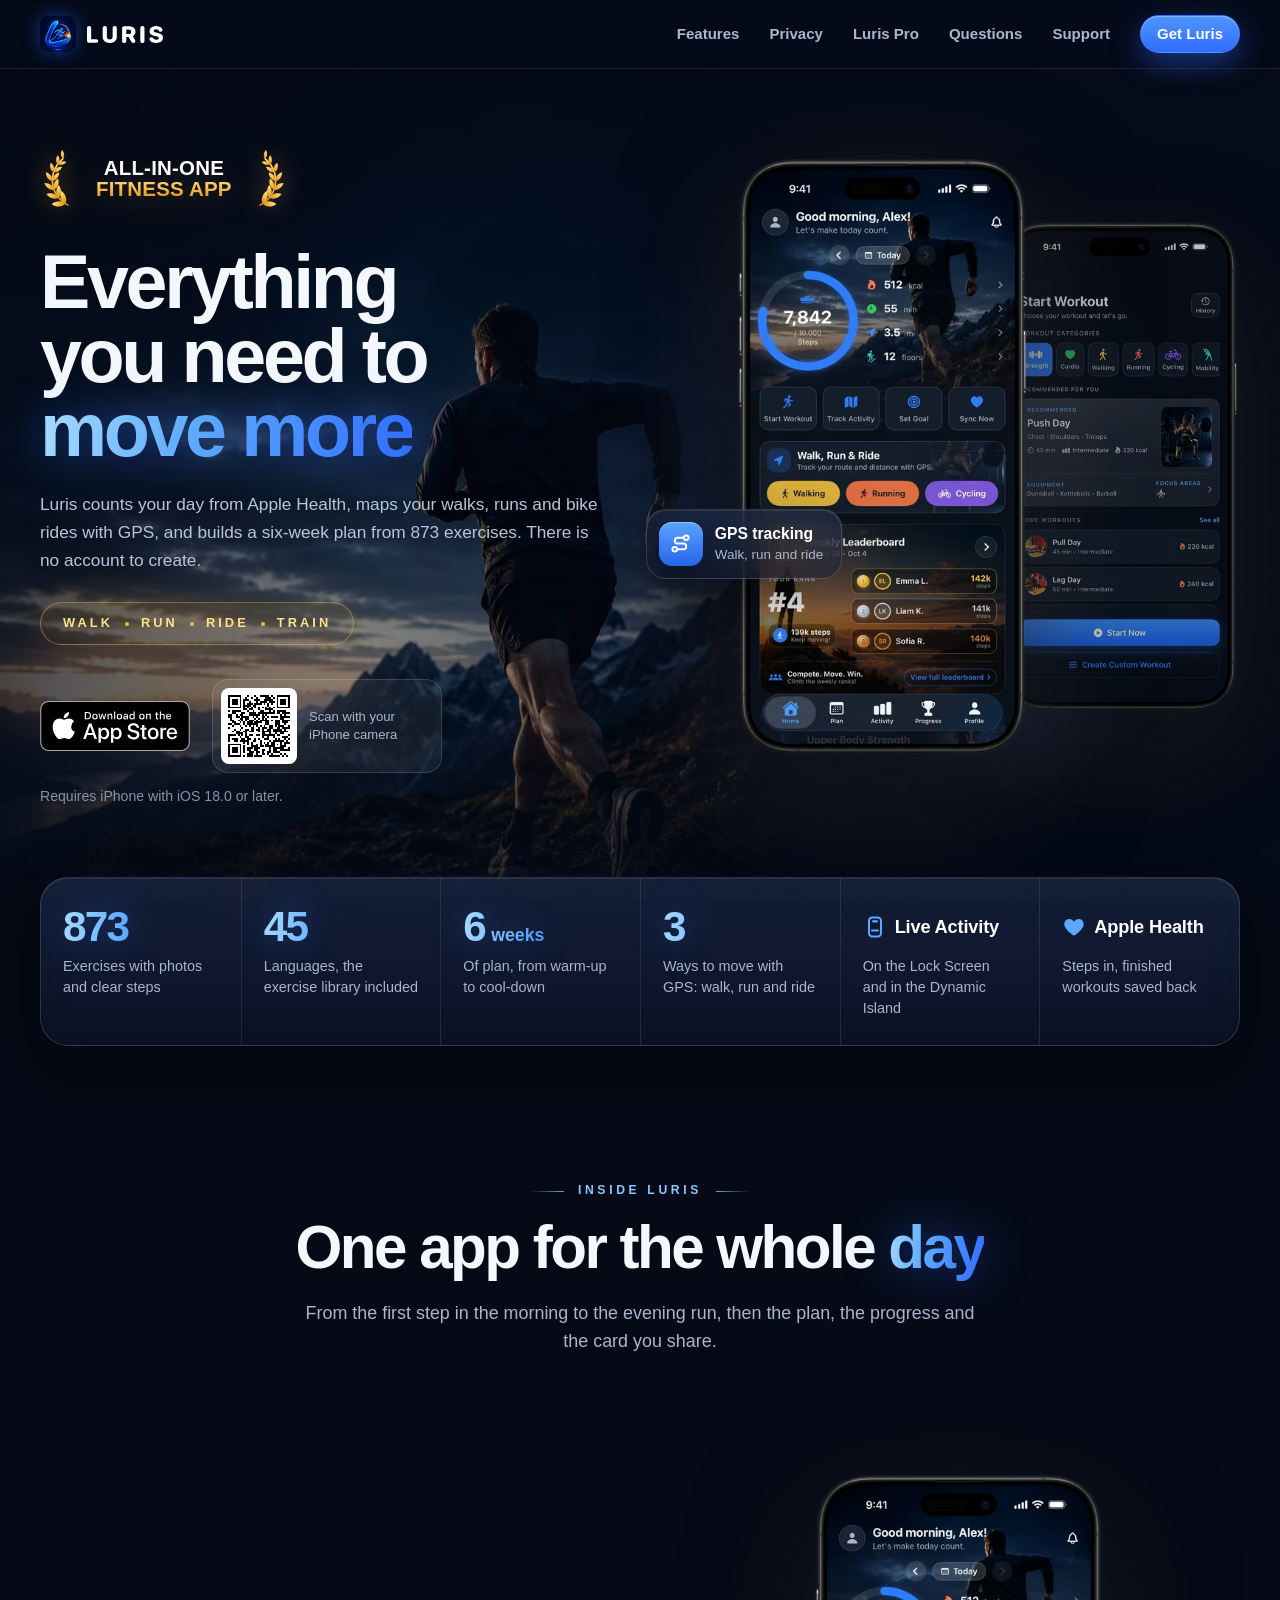
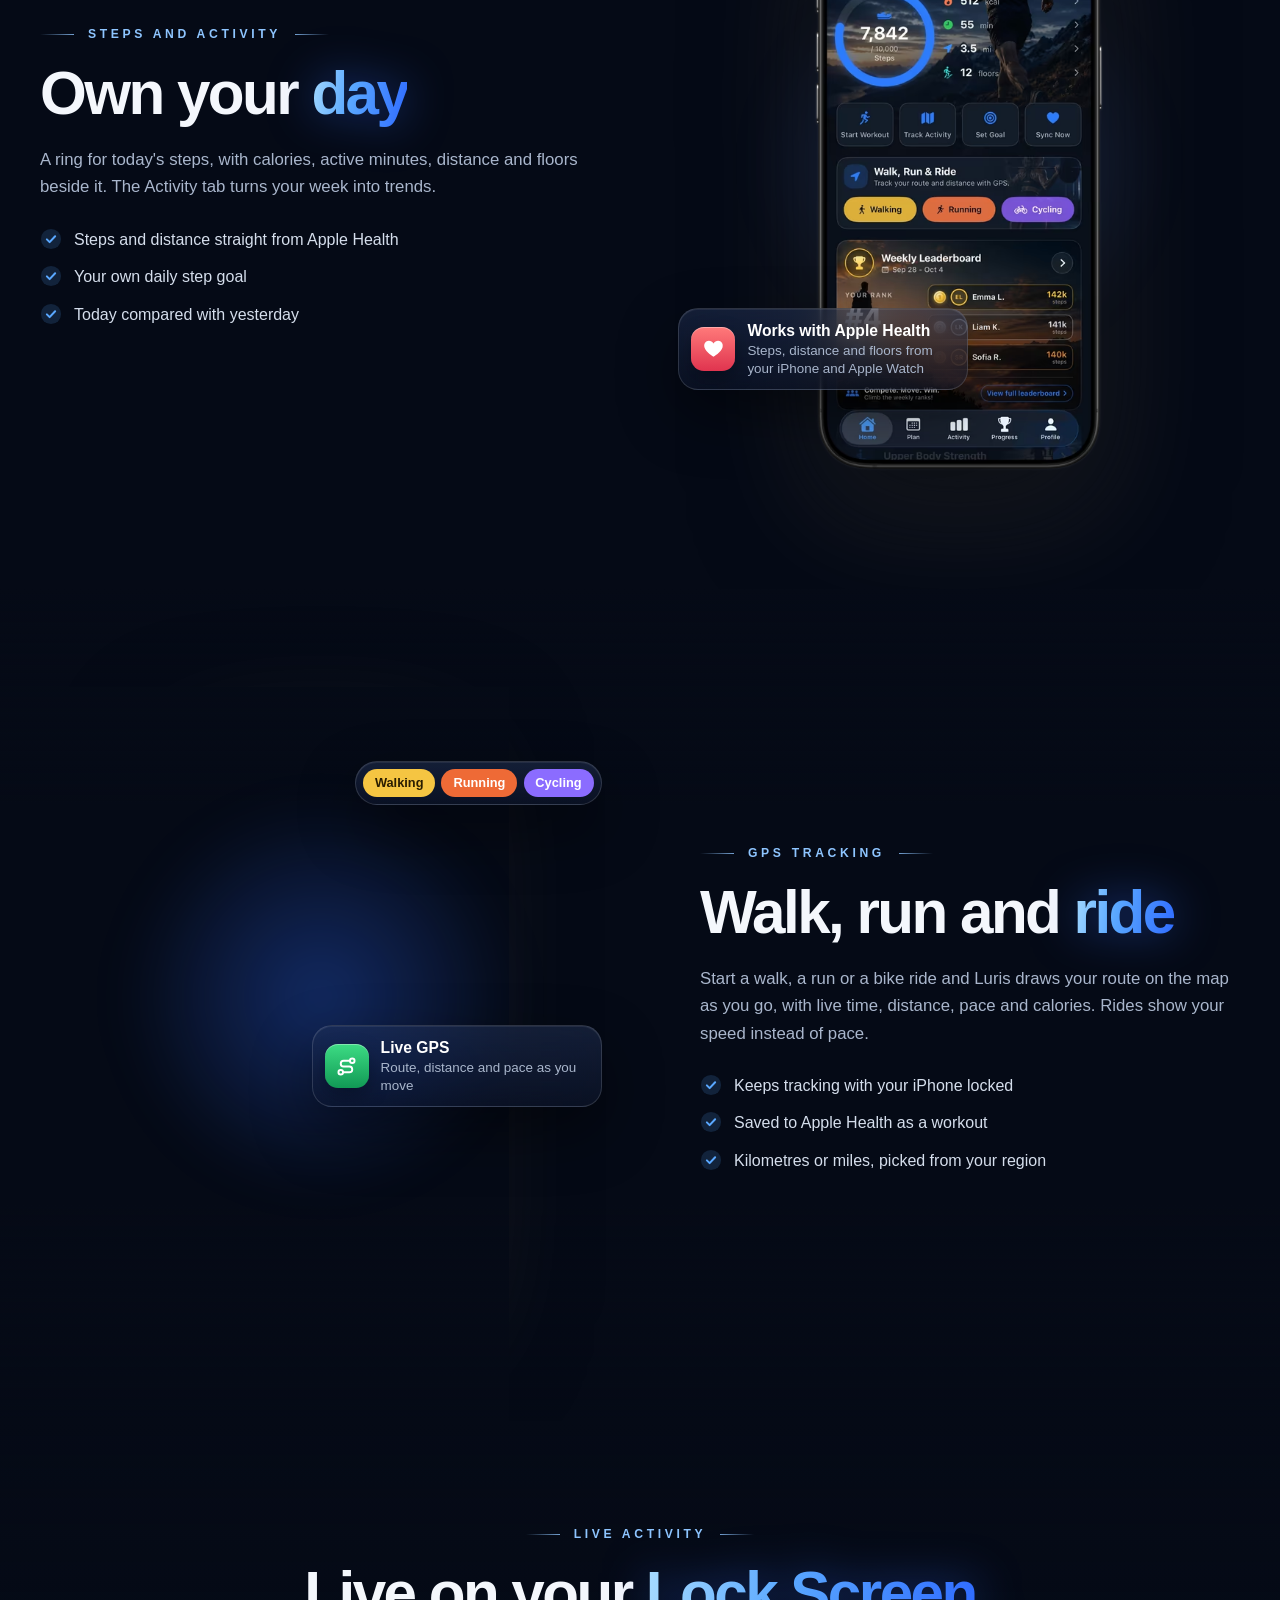
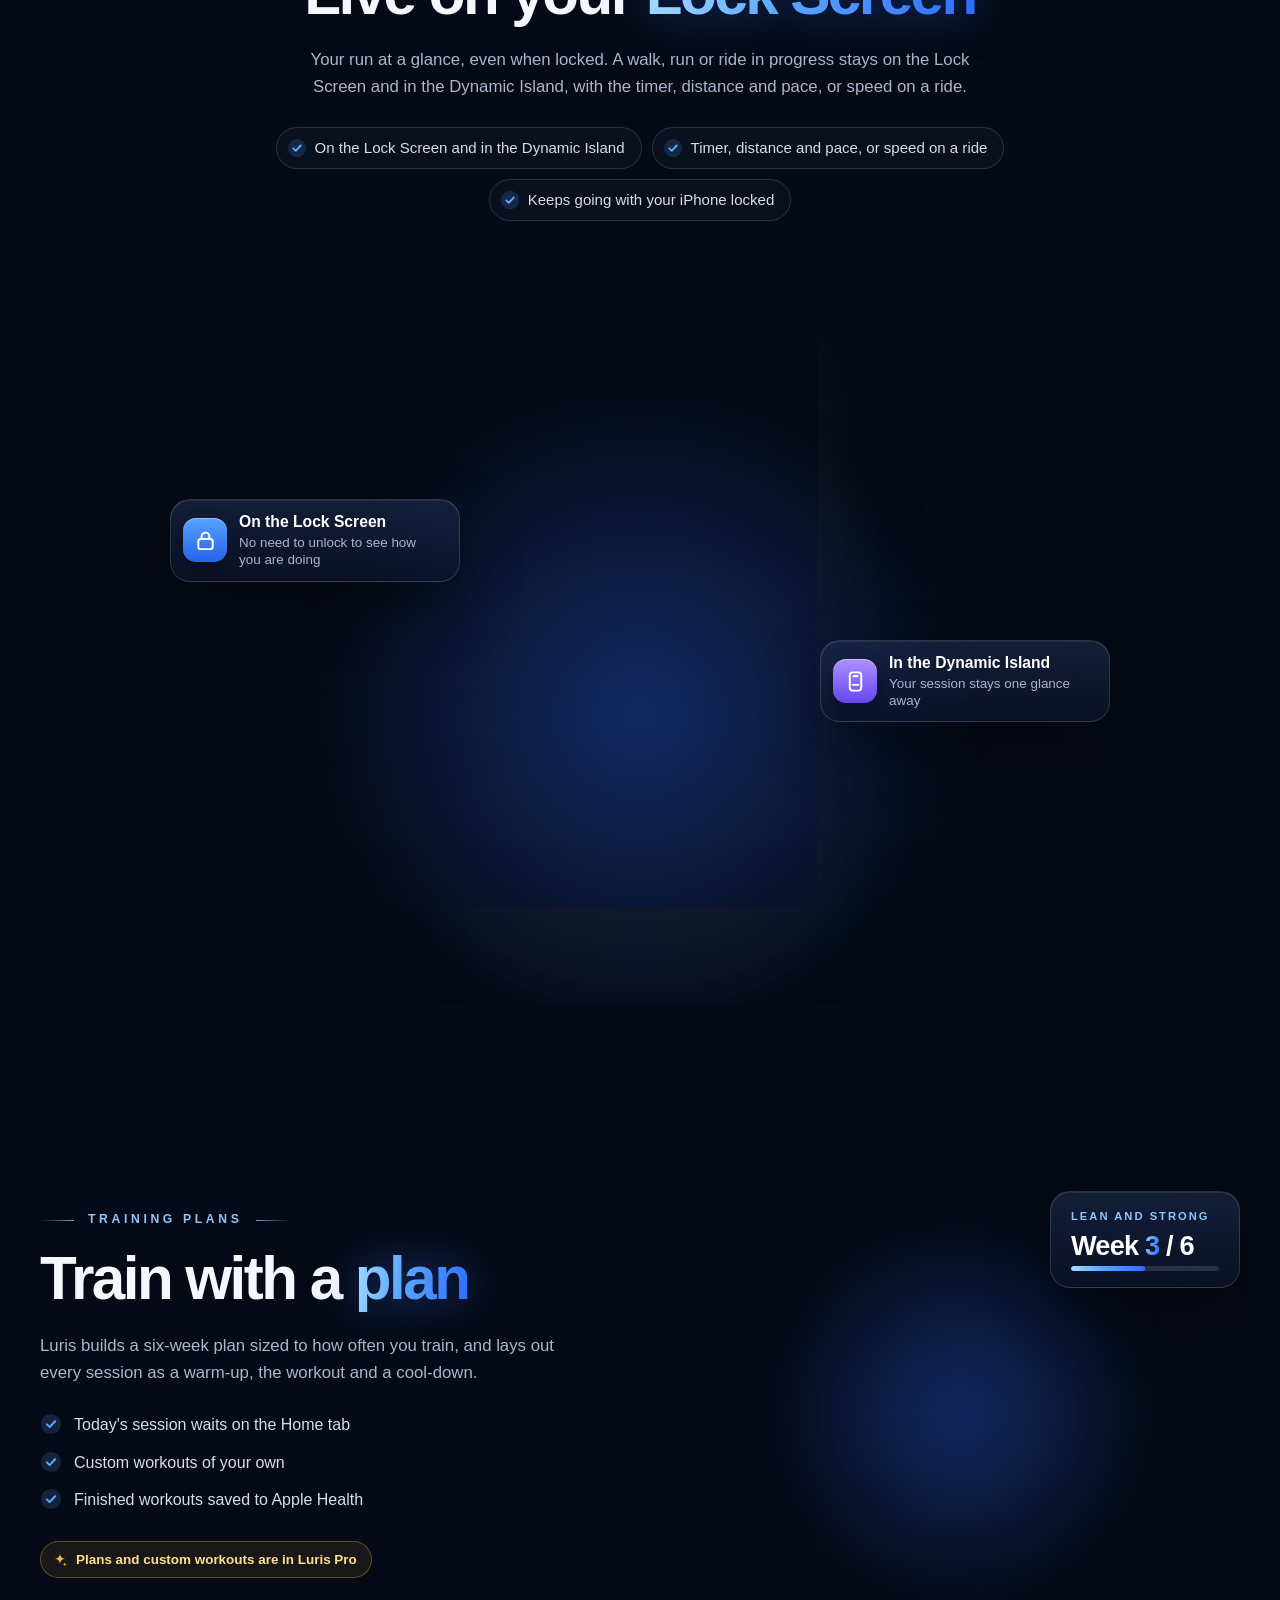
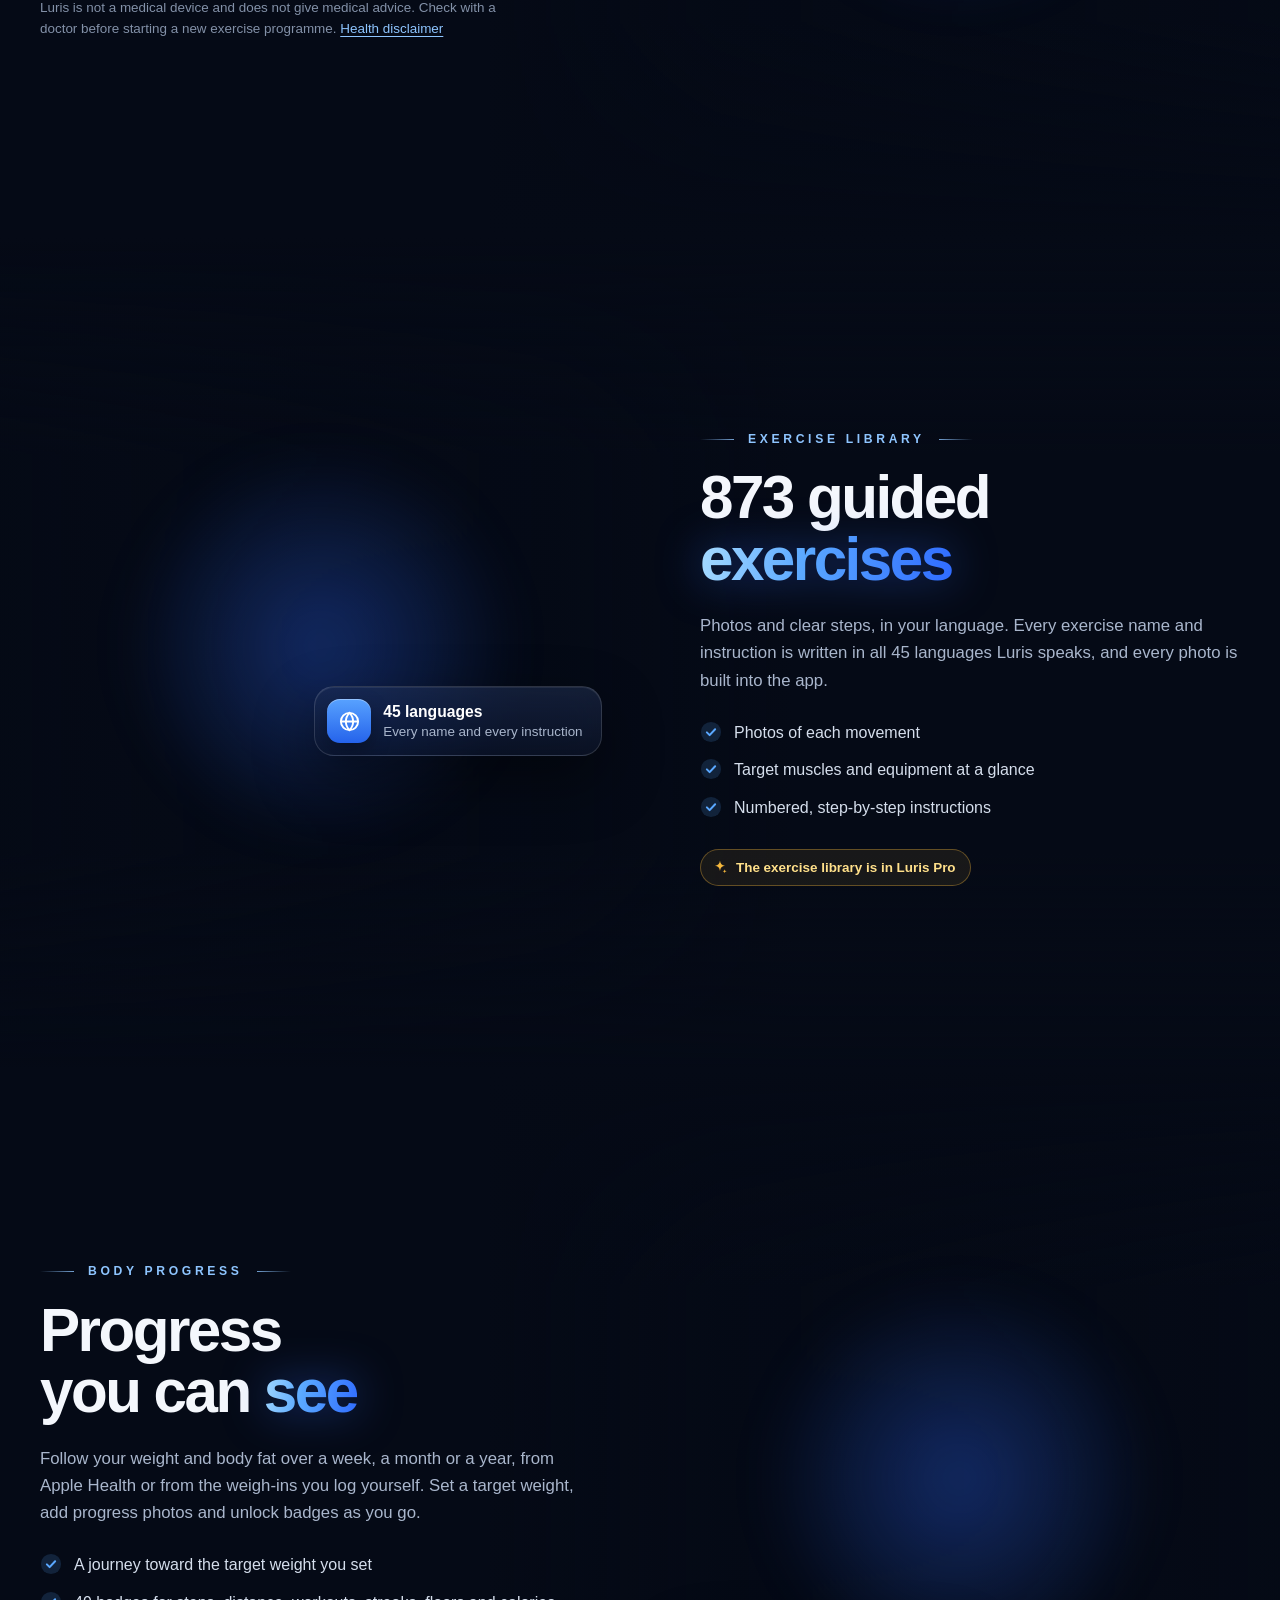
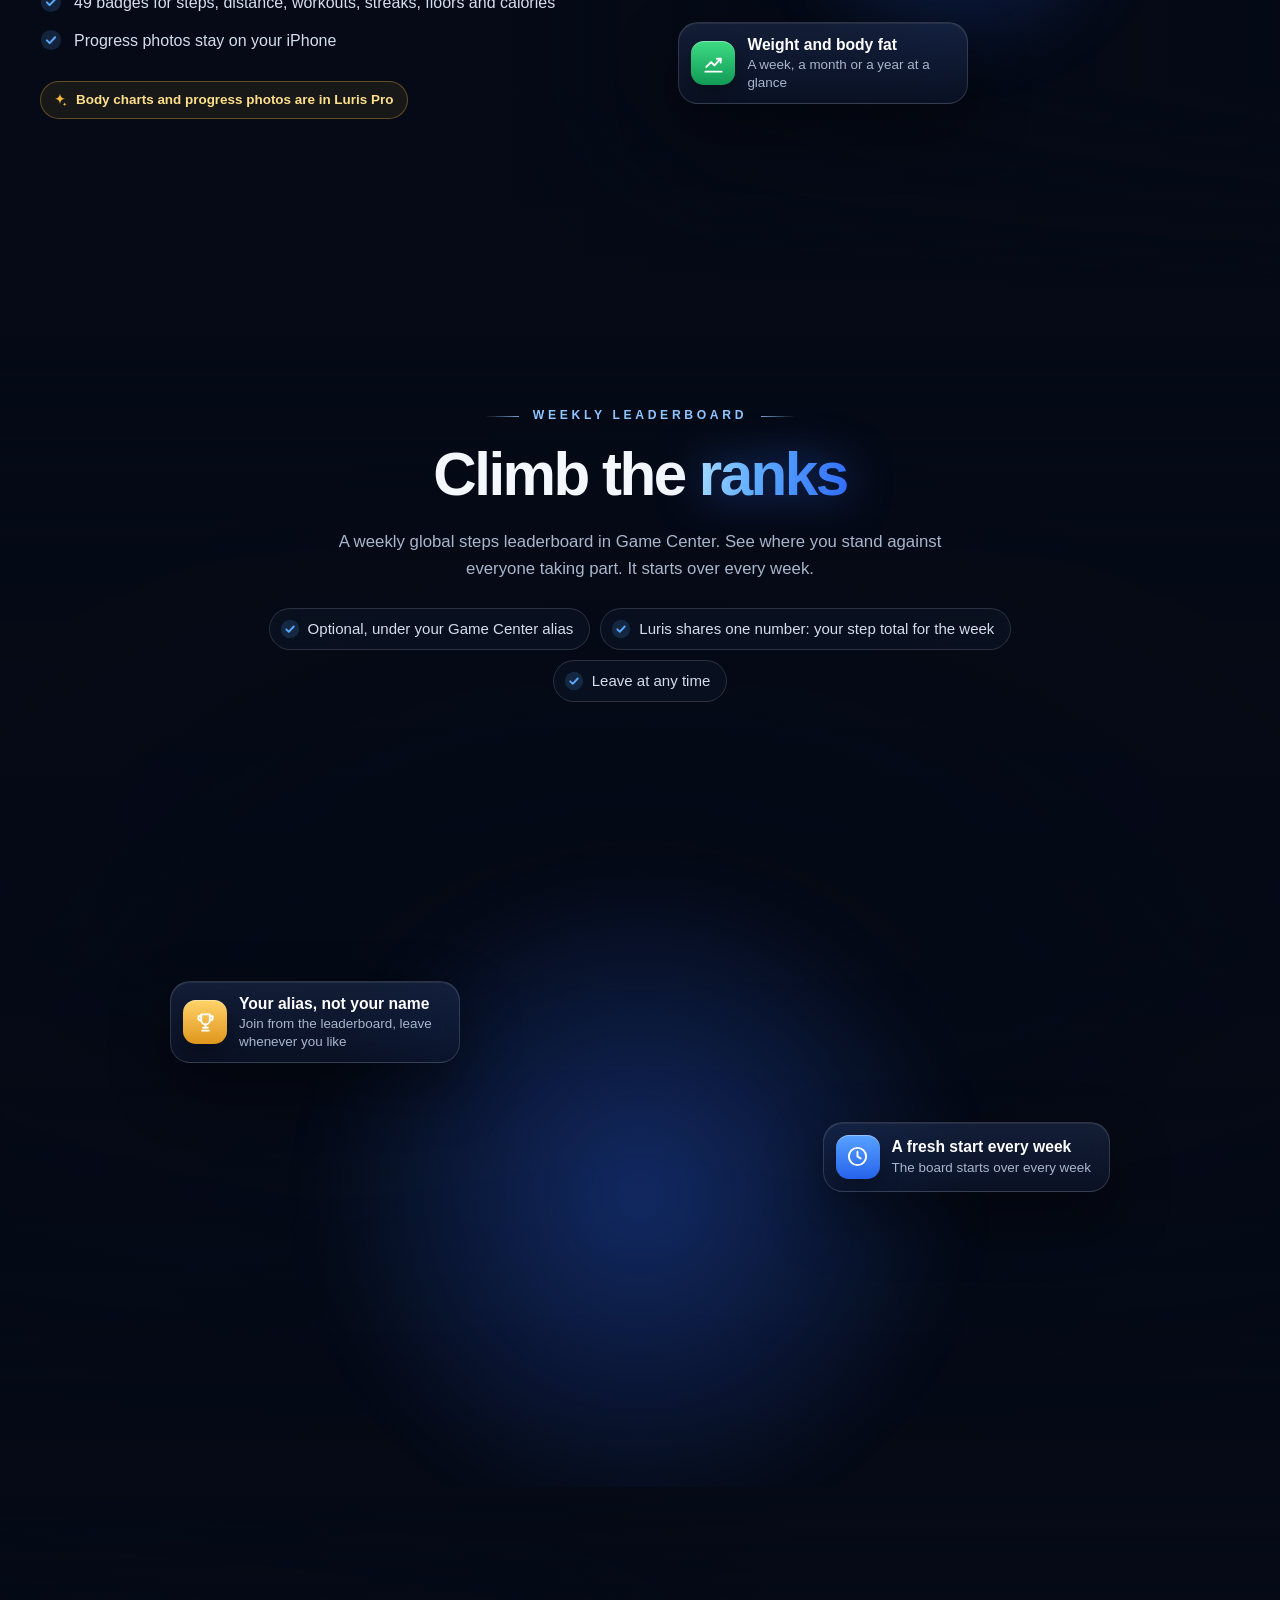
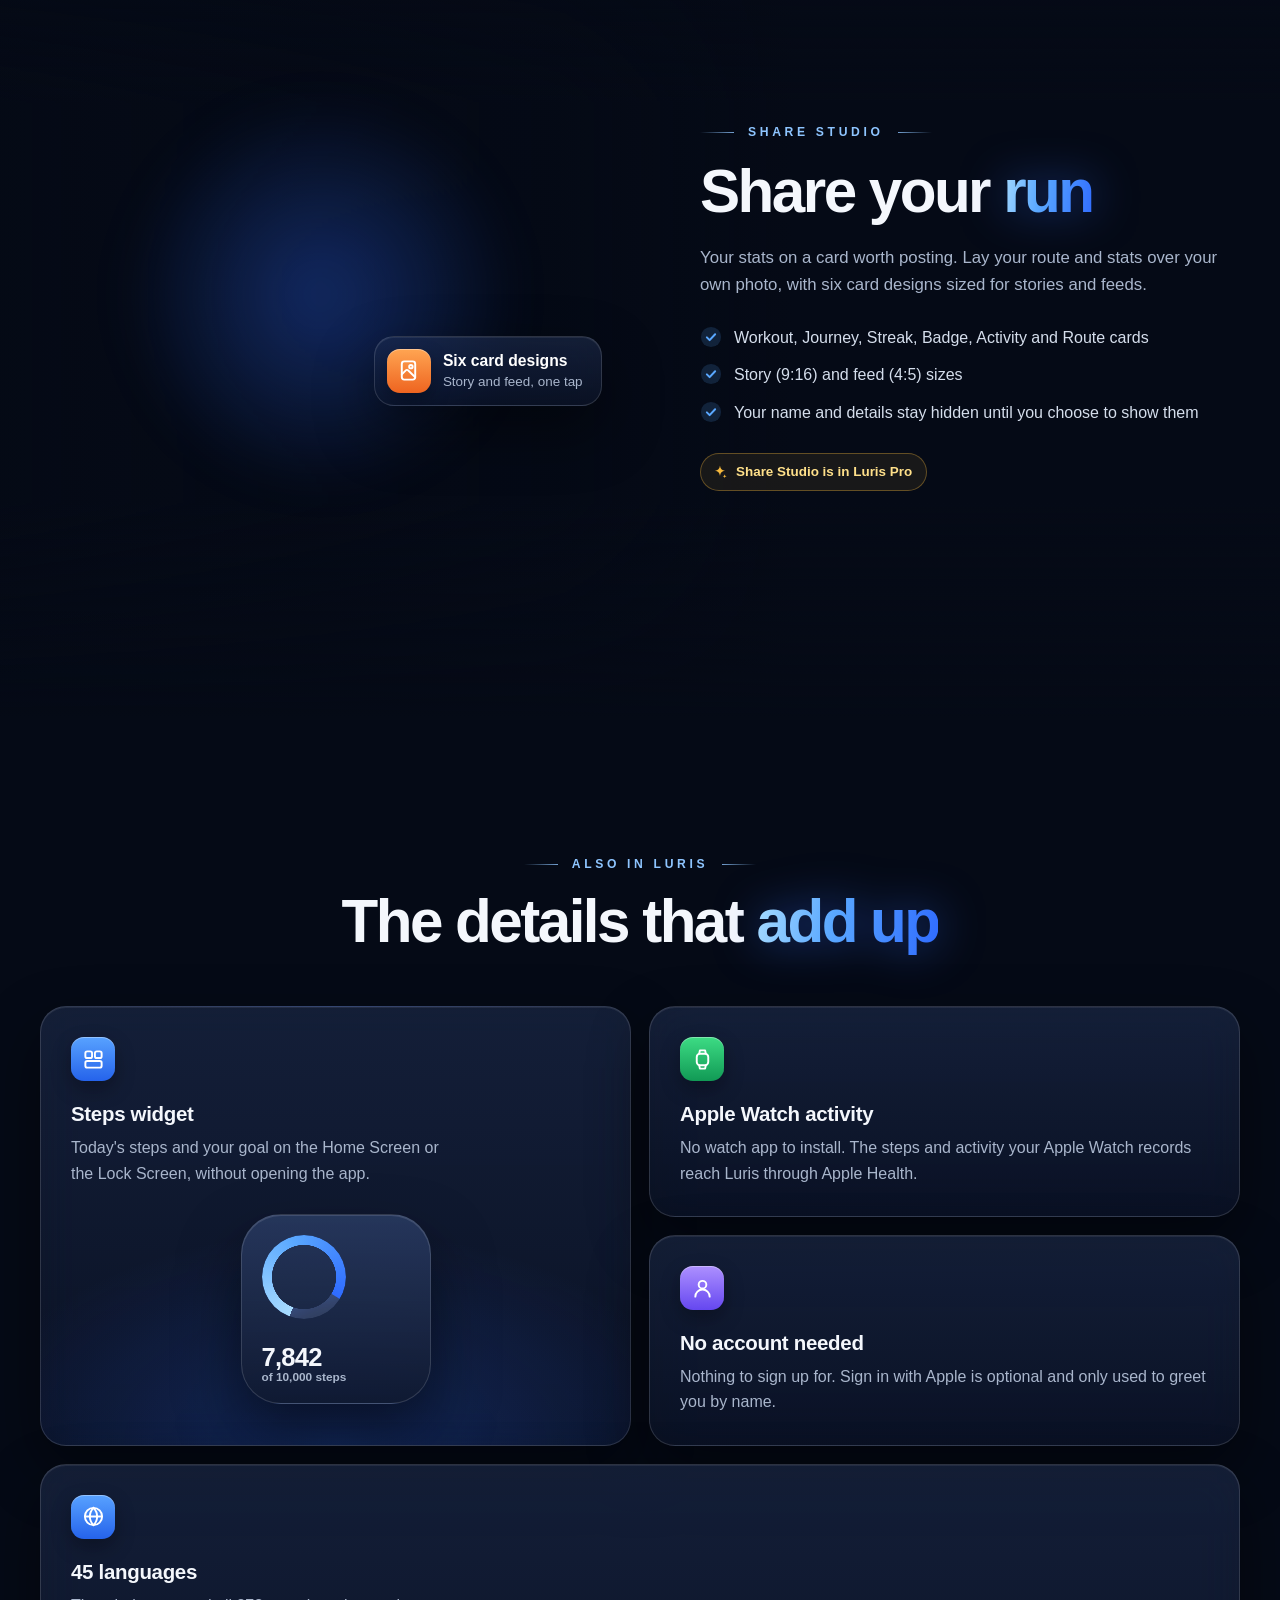
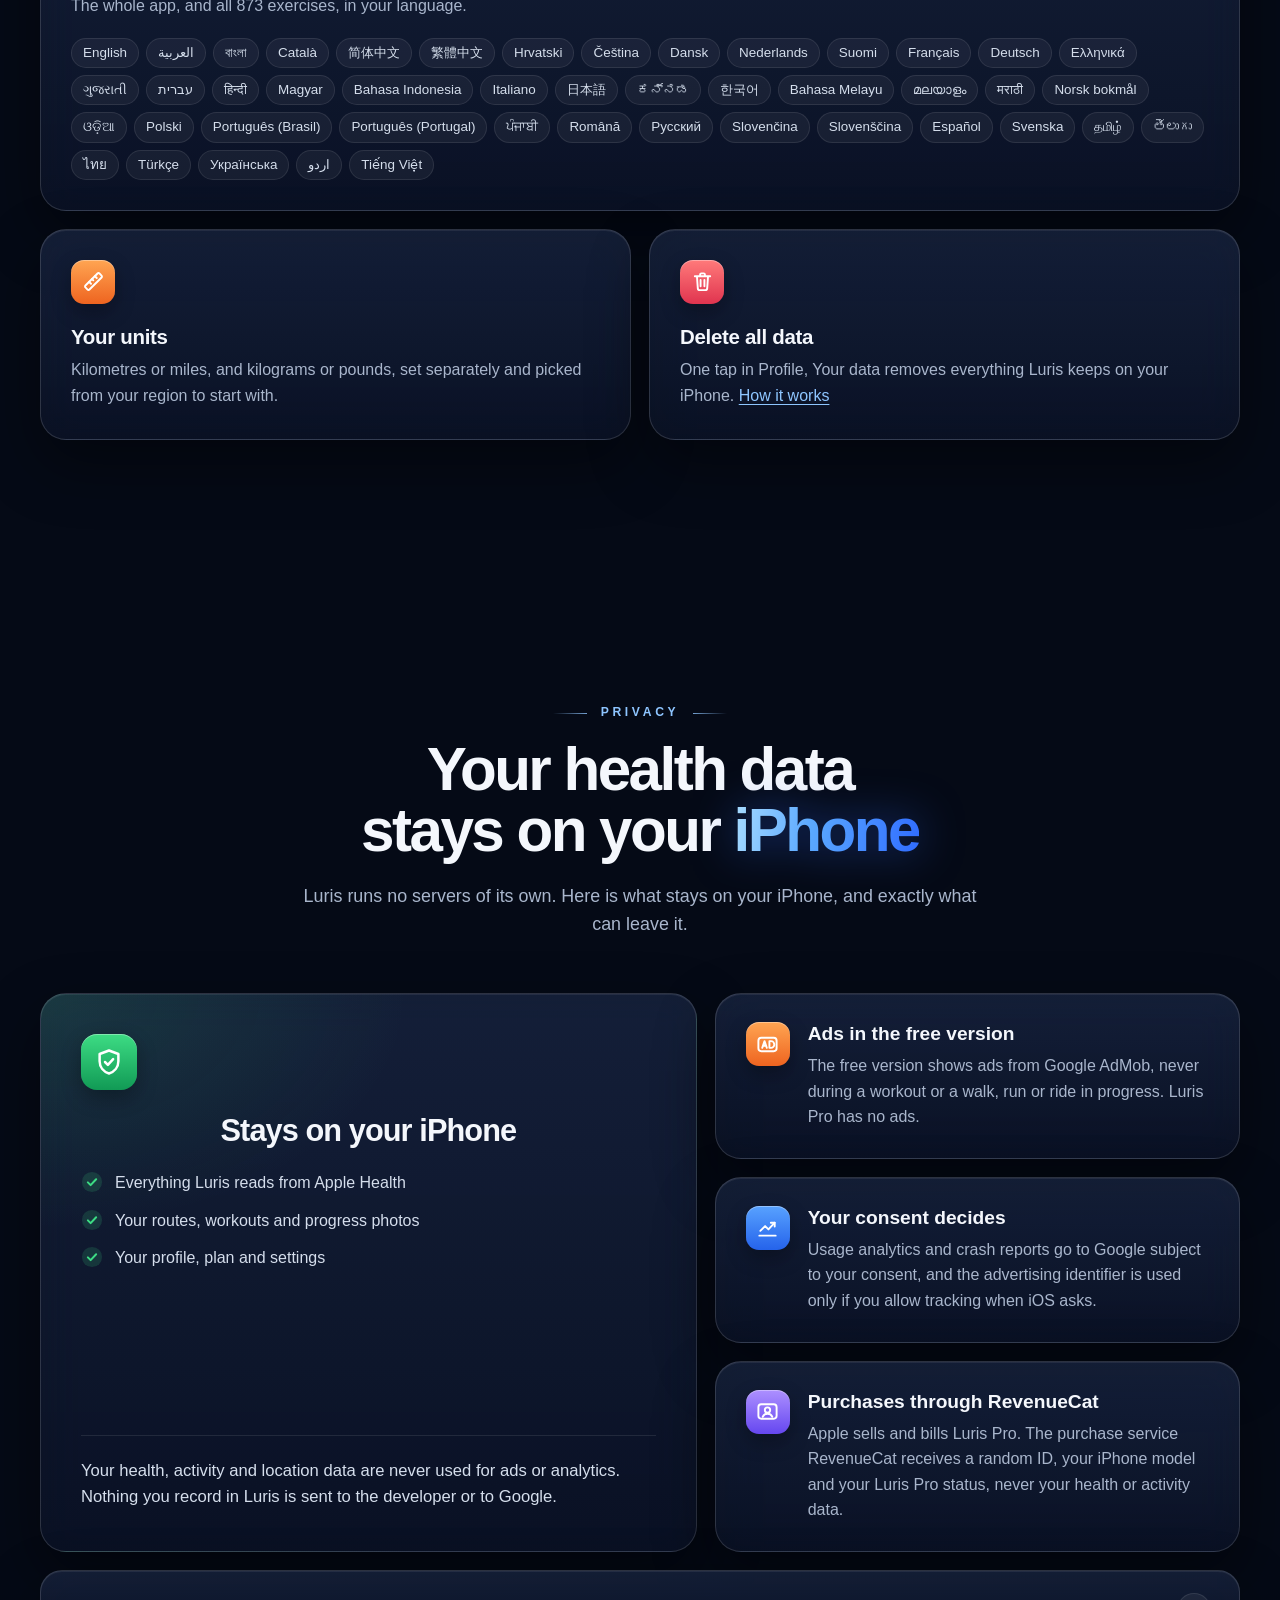
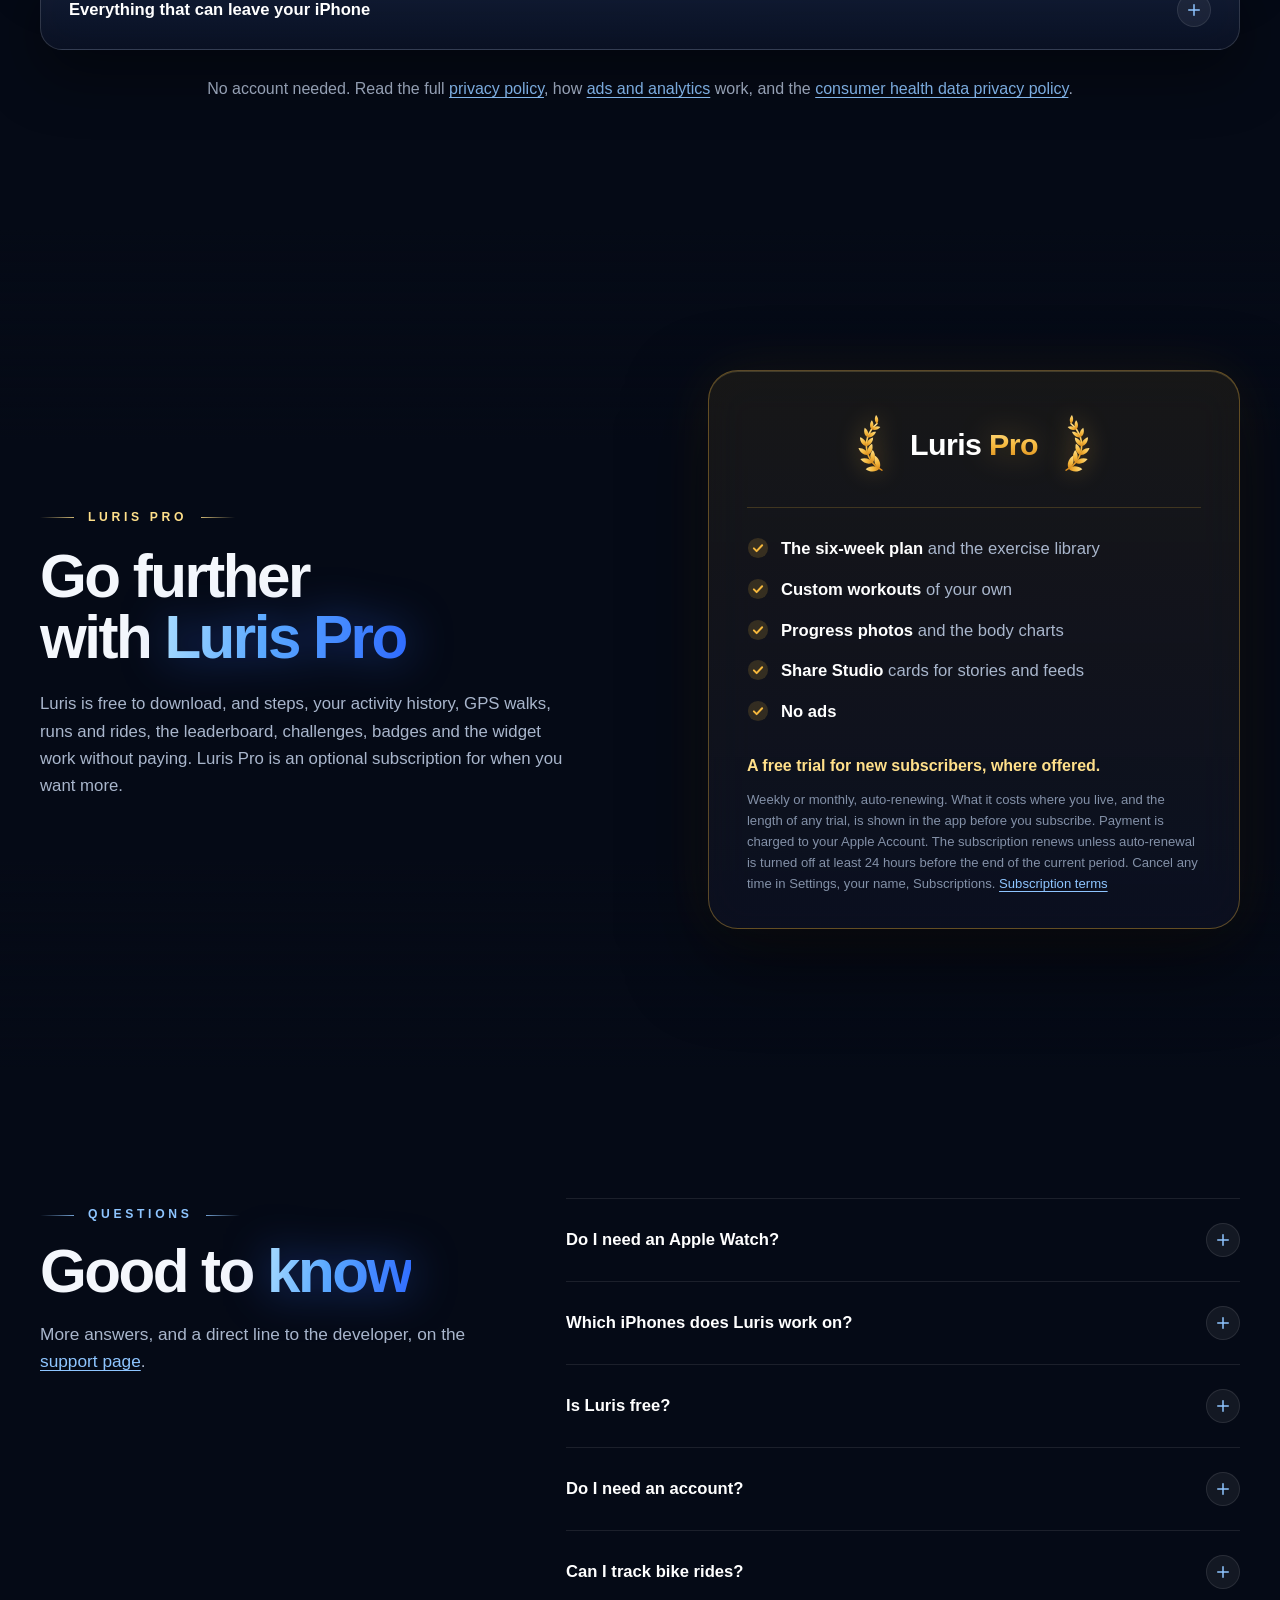
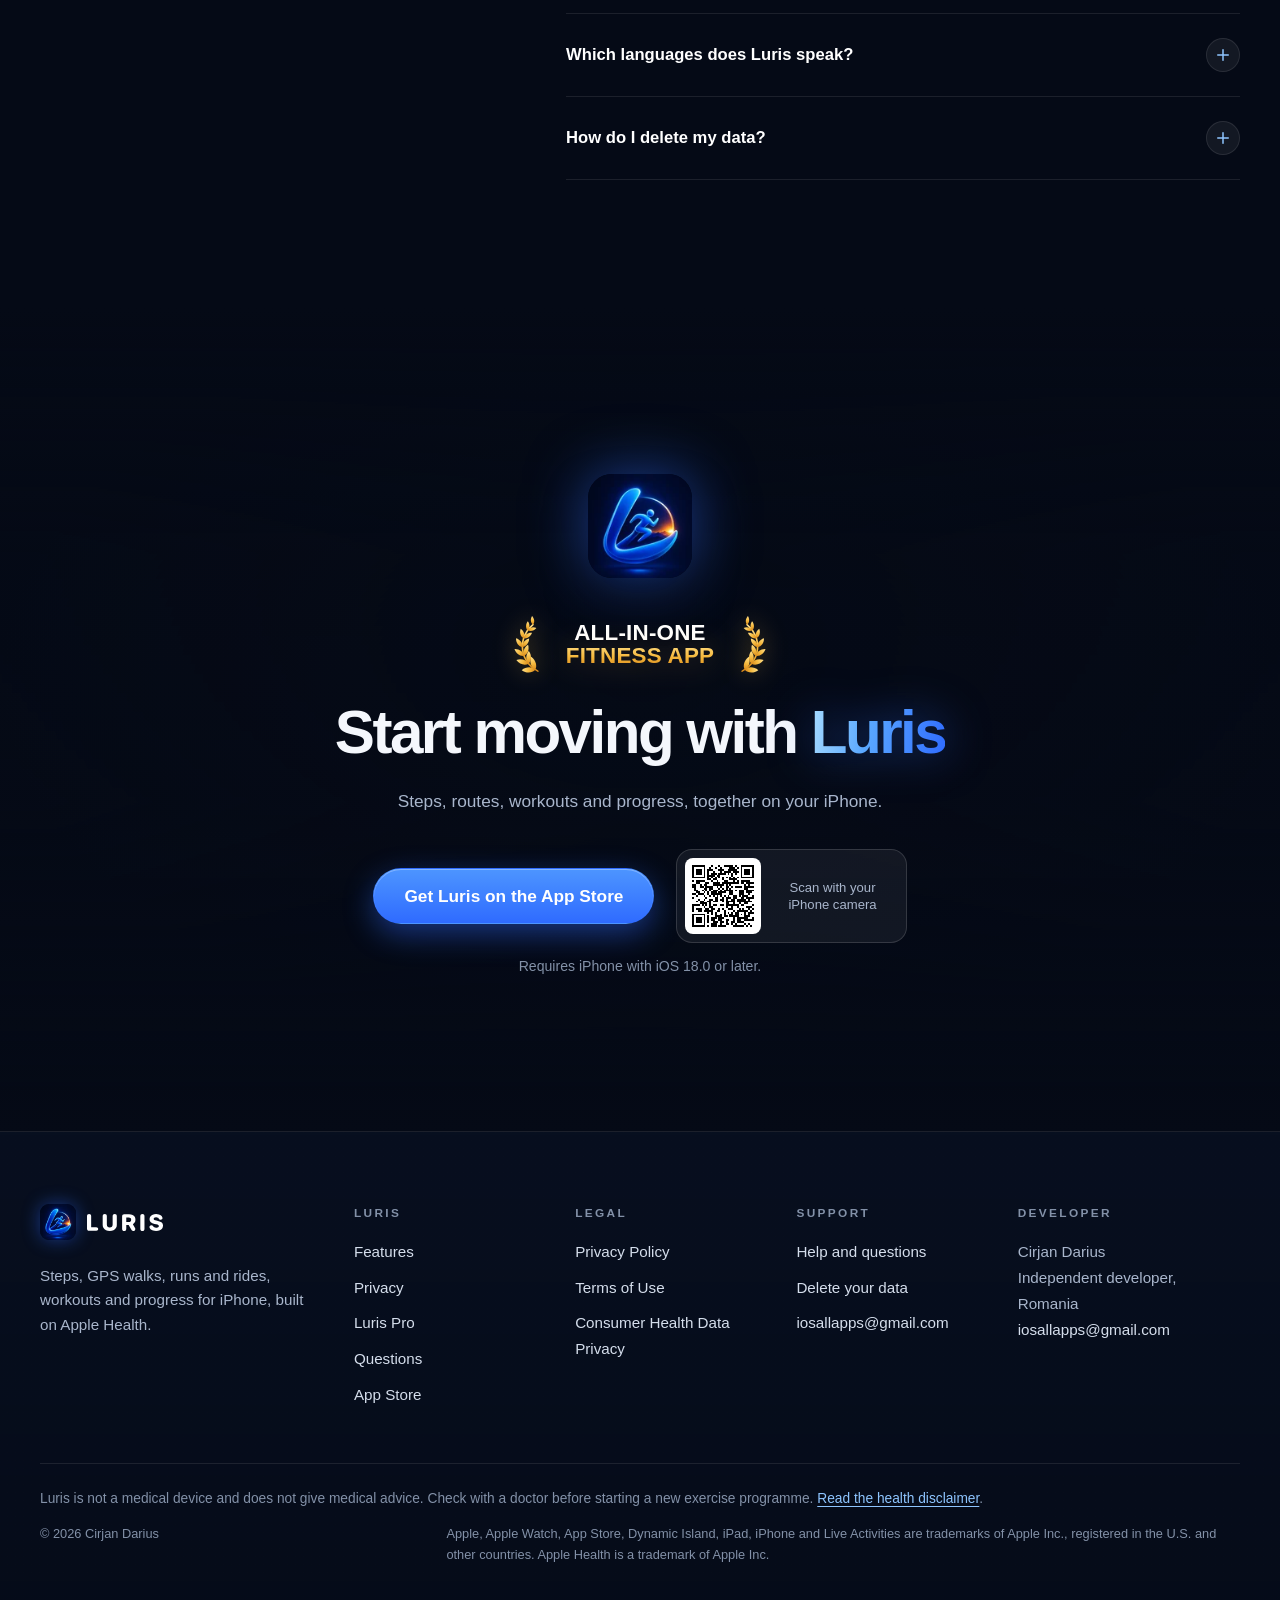
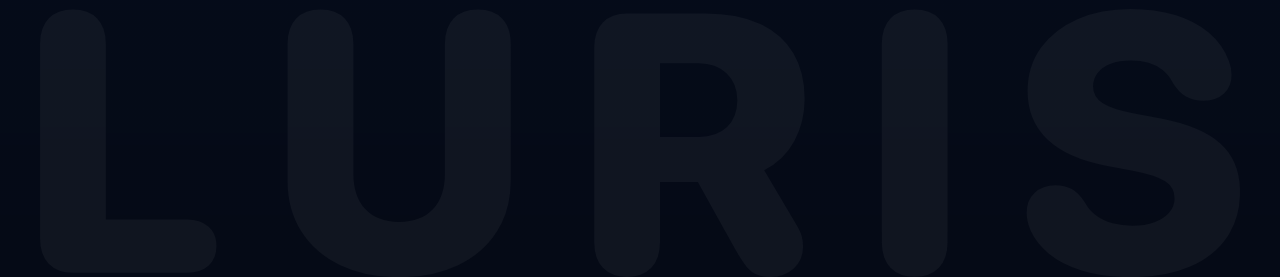
==== commit 36e7c64e: "Fix the minimum iOS version to 18.0 - the deployment target was lowered from 26.2 and the live App S" ====
--- a/index.html
+++ b/index.html
@@ -65,7 +65,7 @@
           "description": "Luris counts your steps from Apple Health, maps your walks, runs and bike rides with GPS and builds a six-week plan from 873 exercises. No account needed.",
           "applicationCategory": "HealthApplication",
           "applicationSubCategory": "Step counter and GPS walk, run and ride tracker",
-          "operatingSystem": "iOS 26.2 or later",
+          "operatingSystem": "iOS 18.0 or later",
           "availableOnDevice": "iPhone",
           "inLanguage": [
             "en",
@@ -217,7 +217,7 @@
                             <a class="store-badge" href="https://apps.apple.com/app/id6813596103?ct=web-hero&amp;mt=8"><img src="/img/badges/app-store-black-en-us.svg" width="150" height="50" alt="Download on the App Store"></a>
                             <div class="qr-tile"><svg class="qr" viewBox="0 0 41 41" role="img" aria-label="QR code that opens Luris on the App Store" shape-rendering="crispEdges"><rect width="41" height="41" fill="#fff"/><path fill="#000" d="M4 4h7v1h-7zM14 4h1v1h-1zM18 4h1v1h-1zM21 4h5v1h-5zM27 4h1v1h-1zM30 4h7v1h-7zM4 5h1v1h-1zM10 5h1v1h-1zM13 5h1v1h-1zM16 5h1v1h-1zM19 5h1v1h-1zM24 5h3v1h-3zM28 5h1v1h-1zM30 5h1v1h-1zM36 5h1v1h-1zM4 6h1v1h-1zM6 6h3v1h-3zM10 6h1v1h-1zM12 6h3v1h-3zM18 6h3v1h-3zM23 6h5v1h-5zM30 6h1v1h-1zM32 6h3v1h-3zM36 6h1v1h-1zM4 7h1v1h-1zM6 7h3v1h-3zM10 7h1v1h-1zM12 7h1v1h-1zM15 7h1v1h-1zM19 7h1v1h-1zM21 7h4v1h-4zM26 7h3v1h-3zM30 7h1v1h-1zM32 7h3v1h-3zM36 7h1v1h-1zM4 8h1v1h-1zM6 8h3v1h-3zM10 8h1v1h-1zM12 8h1v1h-1zM14 8h3v1h-3zM18 8h4v1h-4zM23 8h1v1h-1zM25 8h1v1h-1zM27 8h1v1h-1zM30 8h1v1h-1zM32 8h3v1h-3zM36 8h1v1h-1zM4 9h1v1h-1zM10 9h1v1h-1zM12 9h4v1h-4zM17 9h2v1h-2zM25 9h1v1h-1zM30 9h1v1h-1zM36 9h1v1h-1zM4 10h7v1h-7zM12 10h1v1h-1zM14 10h1v1h-1zM16 10h1v1h-1zM18 10h1v1h-1zM20 10h1v1h-1zM22 10h1v1h-1zM24 10h1v1h-1zM26 10h1v1h-1zM28 10h1v1h-1zM30 10h7v1h-7zM12 11h2v1h-2zM15 11h2v1h-2zM20 11h1v1h-1zM24 11h4v1h-4zM4 12h1v1h-1zM6 12h5v1h-5zM14 12h1v1h-1zM17 12h1v1h-1zM21 12h2v1h-2zM26 12h1v1h-1zM28 12h1v1h-1zM30 12h5v1h-5zM6 13h2v1h-2zM11 13h2v1h-2zM15 13h4v1h-4zM20 13h9v1h-9zM30 13h2v1h-2zM33 13h4v1h-4zM4 14h2v1h-2zM8 14h1v1h-1zM10 14h2v1h-2zM15 14h6v1h-6zM22 14h1v1h-1zM24 14h1v1h-1zM32 14h1v1h-1zM34 14h1v1h-1zM4 15h2v1h-2zM8 15h2v1h-2zM11 15h4v1h-4zM17 15h1v1h-1zM19 15h1v1h-1zM22 15h2v1h-2zM25 15h1v1h-1zM27 15h4v1h-4zM32 15h5v1h-5zM5 16h1v1h-1zM10 16h2v1h-2zM13 16h2v1h-2zM18 16h1v1h-1zM20 16h1v1h-1zM22 16h1v1h-1zM24 16h1v1h-1zM32 16h2v1h-2zM5 17h2v1h-2zM9 17h1v1h-1zM11 17h1v1h-1zM13 17h1v1h-1zM15 17h3v1h-3zM19 17h1v1h-1zM21 17h5v1h-5zM27 17h1v1h-1zM29 17h3v1h-3zM33 17h4v1h-4zM6 18h2v1h-2zM10 18h1v1h-1zM12 18h1v1h-1zM14 18h3v1h-3zM18 18h4v1h-4zM24 18h2v1h-2zM29 18h3v1h-3zM33 18h3v1h-3zM4 19h2v1h-2zM7 19h3v1h-3zM12 19h1v1h-1zM14 19h6v1h-6zM24 19h2v1h-2zM29 19h3v1h-3zM34 19h1v1h-1zM6 20h1v1h-1zM10 20h1v1h-1zM13 20h1v1h-1zM15 20h1v1h-1zM17 20h1v1h-1zM19 20h1v1h-1zM21 20h1v1h-1zM23 20h1v1h-1zM26 20h2v1h-2zM29 20h1v1h-1zM31 20h3v1h-3zM36 20h1v1h-1zM4 21h1v1h-1zM11 21h1v1h-1zM16 21h2v1h-2zM20 21h1v1h-1zM22 21h3v1h-3zM26 21h2v1h-2zM30 21h2v1h-2zM33 21h4v1h-4zM7 22h1v1h-1zM10 22h1v1h-1zM13 22h2v1h-2zM16 22h2v1h-2zM19 22h2v1h-2zM22 22h1v1h-1zM25 22h2v1h-2zM28 22h5v1h-5zM34 22h1v1h-1zM6 23h1v1h-1zM8 23h2v1h-2zM12 23h2v1h-2zM15 23h3v1h-3zM20 23h1v1h-1zM22 23h5v1h-5zM28 23h8v1h-8zM8 24h4v1h-4zM13 24h1v1h-1zM22 24h2v1h-2zM26 24h1v1h-1zM29 24h1v1h-1zM32 24h2v1h-2zM4 25h4v1h-4zM9 25h1v1h-1zM11 25h1v1h-1zM13 25h1v1h-1zM15 25h2v1h-2zM19 25h2v1h-2zM22 25h7v1h-7zM30 25h2v1h-2zM36 25h1v1h-1zM4 26h1v1h-1zM10 26h1v1h-1zM13 26h2v1h-2zM22 26h1v1h-1zM25 26h1v1h-1zM28 26h1v1h-1zM33 26h3v1h-3zM4 27h1v1h-1zM6 27h3v1h-3zM11 27h2v1h-2zM14 27h2v1h-2zM18 27h1v1h-1zM20 27h1v1h-1zM23 27h3v1h-3zM29 27h1v1h-1zM31 27h1v1h-1zM34 27h1v1h-1zM36 27h1v1h-1zM4 28h1v1h-1zM7 28h2v1h-2zM10 28h5v1h-5zM17 28h2v1h-2zM21 28h1v1h-1zM26 28h1v1h-1zM28 28h6v1h-6zM35 28h1v1h-1zM12 29h1v1h-1zM14 29h1v1h-1zM16 29h1v1h-1zM21 29h1v1h-1zM23 29h1v1h-1zM25 29h1v1h-1zM27 29h2v1h-2zM32 29h1v1h-1zM34 29h3v1h-3zM4 30h7v1h-7zM14 30h1v1h-1zM16 30h1v1h-1zM19 30h1v1h-1zM21 30h1v1h-1zM24 30h2v1h-2zM27 30h2v1h-2zM30 30h1v1h-1zM32 30h1v1h-1zM34 30h1v1h-1zM4 31h1v1h-1zM10 31h1v1h-1zM12 31h1v1h-1zM16 31h4v1h-4zM21 31h2v1h-2zM24 31h5v1h-5zM32 31h3v1h-3zM4 32h1v1h-1zM6 32h3v1h-3zM10 32h1v1h-1zM12 32h1v1h-1zM14 32h3v1h-3zM18 32h3v1h-3zM26 32h1v1h-1zM28 32h6v1h-6zM36 32h1v1h-1zM4 33h1v1h-1zM6 33h3v1h-3zM10 33h1v1h-1zM12 33h1v1h-1zM14 33h2v1h-2zM18 33h2v1h-2zM22 33h2v1h-2zM26 33h1v1h-1zM28 33h2v1h-2zM32 33h5v1h-5zM4 34h1v1h-1zM6 34h3v1h-3zM10 34h1v1h-1zM12 34h1v1h-1zM15 34h3v1h-3zM19 34h2v1h-2zM22 34h1v1h-1zM25 34h2v1h-2zM28 34h4v1h-4zM4 35h1v1h-1zM10 35h1v1h-1zM14 35h3v1h-3zM19 35h1v1h-1zM22 35h2v1h-2zM25 35h1v1h-1zM27 35h1v1h-1zM32 35h1v1h-1zM34 35h1v1h-1zM4 36h7v1h-7zM12 36h1v1h-1zM14 36h3v1h-3zM18 36h4v1h-4zM26 36h6v1h-6zM33 36h1v1h-1zM35 36h1v1h-1z"/></svg><p>Scan with your iPhone camera</p></div>
                         </div>
-                        <p class="requirement">Requires iPhone with iOS 26.2 or later.</p>
+                        <p class="requirement">Requires iPhone with iOS 18.0 or later.</p>
                     </div>
                     <!-- /build:hero-cta -->
                 </div>
@@ -614,7 +614,7 @@
                     </details>
                     <details class="qa-item">
                         <summary><span>Which iPhones does Luris work on?</span><svg class="qa-icon" aria-hidden="true" focusable="false"><use href="#i-plus"/></svg></summary>
-                        <div class="qa-body"><p>Any iPhone with iOS 26.2 or later. There is no iPad or Apple Watch app.</p></div>
+                        <div class="qa-body"><p>Any iPhone with iOS 18.0 or later. There is no iPad or Apple Watch app.</p></div>
                     </details>
                     <details class="qa-item">
                         <summary><span>Is Luris free?</span><svg class="qa-icon" aria-hidden="true" focusable="false"><use href="#i-plus"/></svg></summary>
@@ -656,7 +656,7 @@
                             <a class="btn btn-primary btn-large" href="https://apps.apple.com/app/id6813596103?ct=web-final&amp;mt=8">Get Luris on the App Store</a>
                             <div class="qr-tile"><svg class="qr" viewBox="0 0 41 41" role="img" aria-label="QR code that opens Luris on the App Store" shape-rendering="crispEdges"><rect width="41" height="41" fill="#fff"/><path fill="#000" d="M4 4h7v1h-7zM14 4h1v1h-1zM18 4h1v1h-1zM21 4h5v1h-5zM27 4h1v1h-1zM30 4h7v1h-7zM4 5h1v1h-1zM10 5h1v1h-1zM13 5h1v1h-1zM16 5h1v1h-1zM19 5h1v1h-1zM24 5h3v1h-3zM28 5h1v1h-1zM30 5h1v1h-1zM36 5h1v1h-1zM4 6h1v1h-1zM6 6h3v1h-3zM10 6h1v1h-1zM12 6h3v1h-3zM18 6h3v1h-3zM23 6h5v1h-5zM30 6h1v1h-1zM32 6h3v1h-3zM36 6h1v1h-1zM4 7h1v1h-1zM6 7h3v1h-3zM10 7h1v1h-1zM12 7h1v1h-1zM15 7h1v1h-1zM19 7h1v1h-1zM21 7h4v1h-4zM26 7h3v1h-3zM30 7h1v1h-1zM32 7h3v1h-3zM36 7h1v1h-1zM4 8h1v1h-1zM6 8h3v1h-3zM10 8h1v1h-1zM12 8h1v1h-1zM14 8h3v1h-3zM18 8h4v1h-4zM23 8h1v1h-1zM25 8h1v1h-1zM27 8h1v1h-1zM30 8h1v1h-1zM32 8h3v1h-3zM36 8h1v1h-1zM4 9h1v1h-1zM10 9h1v1h-1zM12 9h4v1h-4zM17 9h2v1h-2zM25 9h1v1h-1zM30 9h1v1h-1zM36 9h1v1h-1zM4 10h7v1h-7zM12 10h1v1h-1zM14 10h1v1h-1zM16 10h1v1h-1zM18 10h1v1h-1zM20 10h1v1h-1zM22 10h1v1h-1zM24 10h1v1h-1zM26 10h1v1h-1zM28 10h1v1h-1zM30 10h7v1h-7zM12 11h2v1h-2zM15 11h2v1h-2zM20 11h1v1h-1zM24 11h4v1h-4zM4 12h1v1h-1zM6 12h5v1h-5zM14 12h1v1h-1zM17 12h1v1h-1zM21 12h2v1h-2zM26 12h1v1h-1zM28 12h1v1h-1zM30 12h5v1h-5zM6 13h2v1h-2zM11 13h2v1h-2zM15 13h4v1h-4zM20 13h9v1h-9zM30 13h2v1h-2zM33 13h4v1h-4zM4 14h2v1h-2zM8 14h1v1h-1zM10 14h2v1h-2zM15 14h6v1h-6zM22 14h1v1h-1zM24 14h1v1h-1zM32 14h1v1h-1zM34 14h1v1h-1zM4 15h2v1h-2zM8 15h2v1h-2zM11 15h4v1h-4zM17 15h1v1h-1zM19 15h1v1h-1zM22 15h2v1h-2zM25 15h1v1h-1zM27 15h4v1h-4zM32 15h5v1h-5zM5 16h1v1h-1zM10 16h2v1h-2zM13 16h2v1h-2zM18 16h1v1h-1zM20 16h1v1h-1zM22 16h1v1h-1zM24 16h1v1h-1zM32 16h2v1h-2zM5 17h2v1h-2zM9 17h1v1h-1zM11 17h1v1h-1zM13 17h1v1h-1zM15 17h3v1h-3zM19 17h1v1h-1zM21 17h5v1h-5zM27 17h1v1h-1zM29 17h3v1h-3zM33 17h4v1h-4zM6 18h2v1h-2zM10 18h1v1h-1zM12 18h1v1h-1zM14 18h3v1h-3zM18 18h4v1h-4zM24 18h2v1h-2zM29 18h3v1h-3zM33 18h3v1h-3zM4 19h2v1h-2zM7 19h3v1h-3zM12 19h1v1h-1zM14 19h6v1h-6zM24 19h2v1h-2zM29 19h3v1h-3zM34 19h1v1h-1zM6 20h1v1h-1zM10 20h1v1h-1zM13 20h1v1h-1zM15 20h1v1h-1zM17 20h1v1h-1zM19 20h1v1h-1zM21 20h1v1h-1zM23 20h1v1h-1zM26 20h2v1h-2zM29 20h1v1h-1zM31 20h3v1h-3zM36 20h1v1h-1zM4 21h1v1h-1zM11 21h1v1h-1zM16 21h2v1h-2zM20 21h1v1h-1zM22 21h3v1h-3zM26 21h2v1h-2zM30 21h2v1h-2zM33 21h4v1h-4zM7 22h1v1h-1zM10 22h1v1h-1zM13 22h2v1h-2zM16 22h2v1h-2zM19 22h2v1h-2zM22 22h1v1h-1zM25 22h2v1h-2zM28 22h5v1h-5zM34 22h1v1h-1zM6 23h1v1h-1zM8 23h2v1h-2zM12 23h2v1h-2zM15 23h3v1h-3zM20 23h1v1h-1zM22 23h5v1h-5zM28 23h8v1h-8zM8 24h4v1h-4zM13 24h1v1h-1zM22 24h2v1h-2zM26 24h1v1h-1zM29 24h1v1h-1zM32 24h2v1h-2zM4 25h4v1h-4zM9 25h1v1h-1zM11 25h1v1h-1zM13 25h1v1h-1zM15 25h2v1h-2zM19 25h2v1h-2zM22 25h7v1h-7zM30 25h2v1h-2zM36 25h1v1h-1zM4 26h1v1h-1zM10 26h1v1h-1zM13 26h2v1h-2zM22 26h1v1h-1zM25 26h1v1h-1zM28 26h1v1h-1zM33 26h3v1h-3zM4 27h1v1h-1zM6 27h3v1h-3zM11 27h2v1h-2zM14 27h2v1h-2zM18 27h1v1h-1zM20 27h1v1h-1zM23 27h3v1h-3zM29 27h1v1h-1zM31 27h1v1h-1zM34 27h1v1h-1zM36 27h1v1h-1zM4 28h1v1h-1zM7 28h2v1h-2zM10 28h5v1h-5zM17 28h2v1h-2zM21 28h1v1h-1zM26 28h1v1h-1zM28 28h6v1h-6zM35 28h1v1h-1zM12 29h1v1h-1zM14 29h1v1h-1zM16 29h1v1h-1zM21 29h1v1h-1zM23 29h1v1h-1zM25 29h1v1h-1zM27 29h2v1h-2zM32 29h1v1h-1zM34 29h3v1h-3zM4 30h7v1h-7zM14 30h1v1h-1zM16 30h1v1h-1zM19 30h1v1h-1zM21 30h1v1h-1zM24 30h2v1h-2zM27 30h2v1h-2zM30 30h1v1h-1zM32 30h1v1h-1zM34 30h1v1h-1zM4 31h1v1h-1zM10 31h1v1h-1zM12 31h1v1h-1zM16 31h4v1h-4zM21 31h2v1h-2zM24 31h5v1h-5zM32 31h3v1h-3zM4 32h1v1h-1zM6 32h3v1h-3zM10 32h1v1h-1zM12 32h1v1h-1zM14 32h3v1h-3zM18 32h3v1h-3zM26 32h1v1h-1zM28 32h6v1h-6zM36 32h1v1h-1zM4 33h1v1h-1zM6 33h3v1h-3zM10 33h1v1h-1zM12 33h1v1h-1zM14 33h2v1h-2zM18 33h2v1h-2zM22 33h2v1h-2zM26 33h1v1h-1zM28 33h2v1h-2zM32 33h5v1h-5zM4 34h1v1h-1zM6 34h3v1h-3zM10 34h1v1h-1zM12 34h1v1h-1zM15 34h3v1h-3zM19 34h2v1h-2zM22 34h1v1h-1zM25 34h2v1h-2zM28 34h4v1h-4zM4 35h1v1h-1zM10 35h1v1h-1zM14 35h3v1h-3zM19 35h1v1h-1zM22 35h2v1h-2zM25 35h1v1h-1zM27 35h1v1h-1zM32 35h1v1h-1zM34 35h1v1h-1zM4 36h7v1h-7zM12 36h1v1h-1zM14 36h3v1h-3zM18 36h4v1h-4zM26 36h6v1h-6zM33 36h1v1h-1zM35 36h1v1h-1z"/></svg><p>Scan with your iPhone camera</p></div>
                         </div>
-                        <p class="requirement">Requires iPhone with iOS 26.2 or later.</p>
+                        <p class="requirement">Requires iPhone with iOS 18.0 or later.</p>
                     </div>
                 <!-- /build:final-cta -->
             </div>
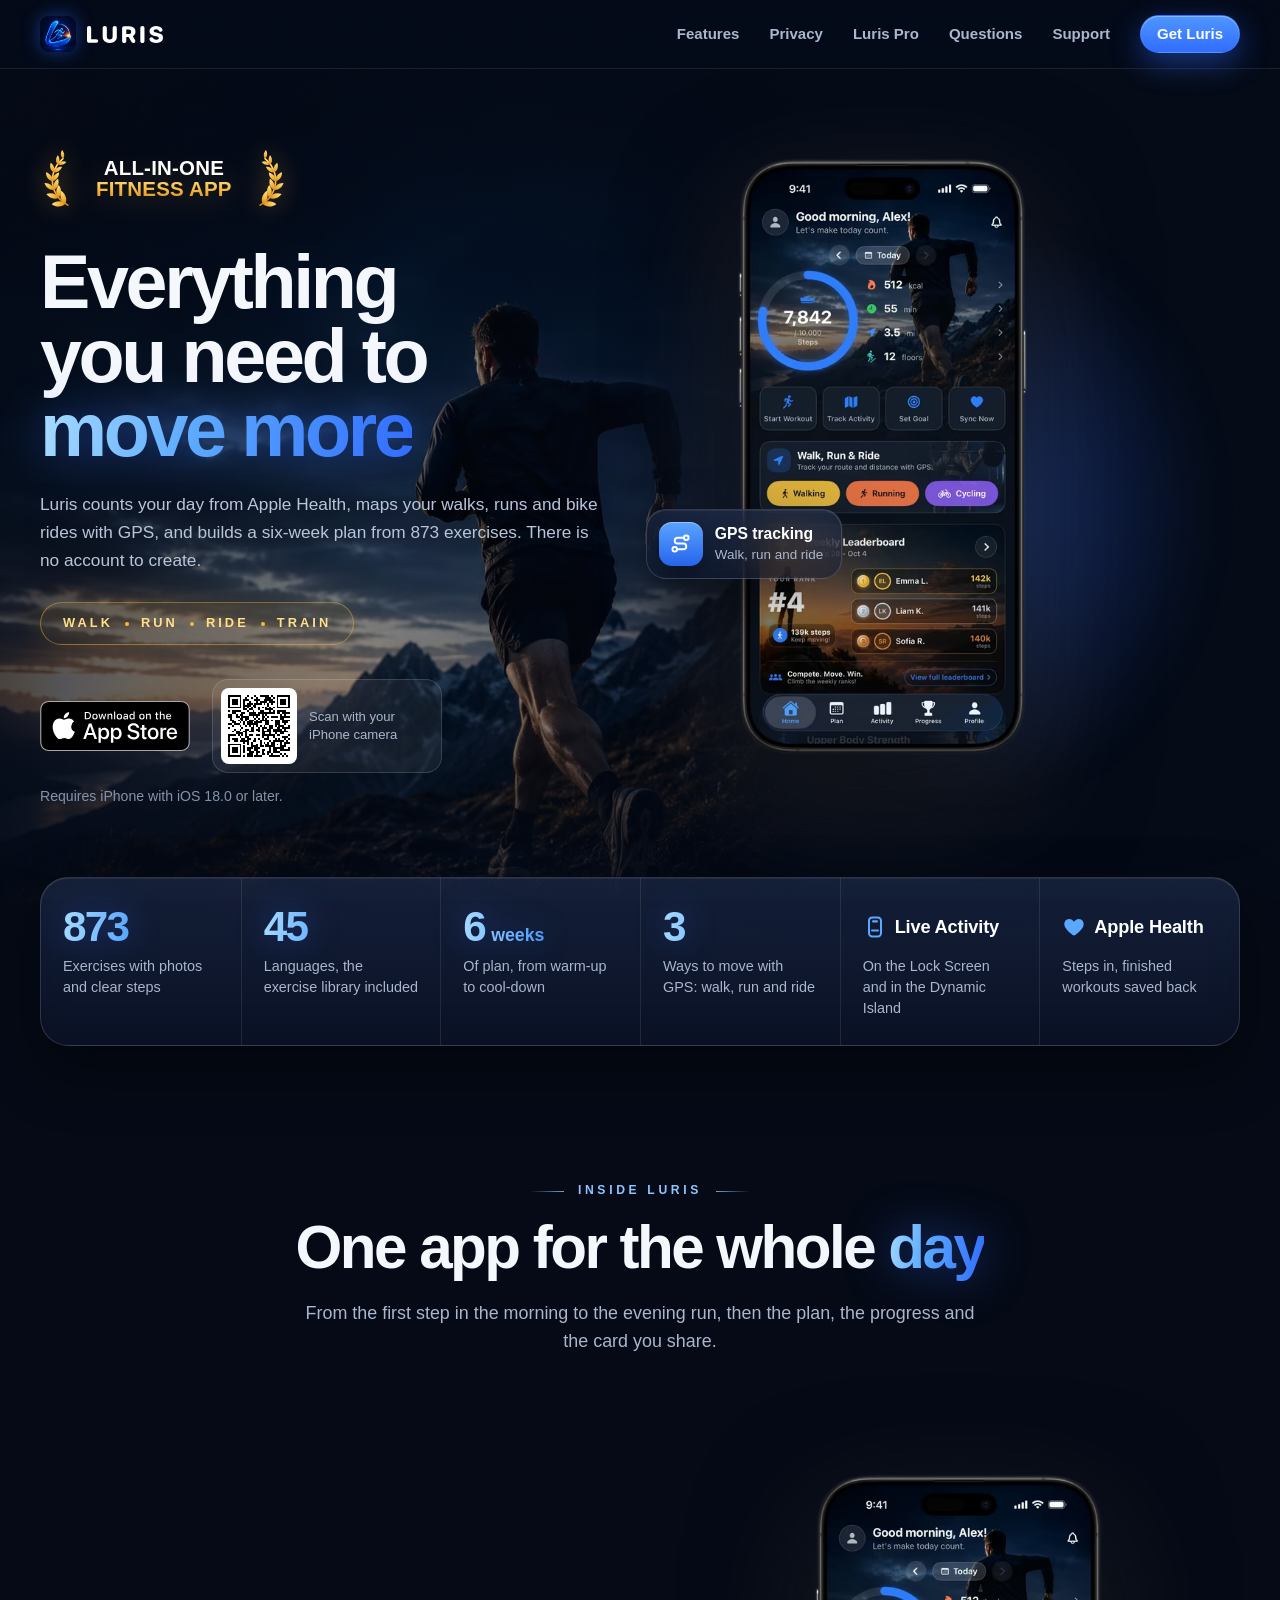
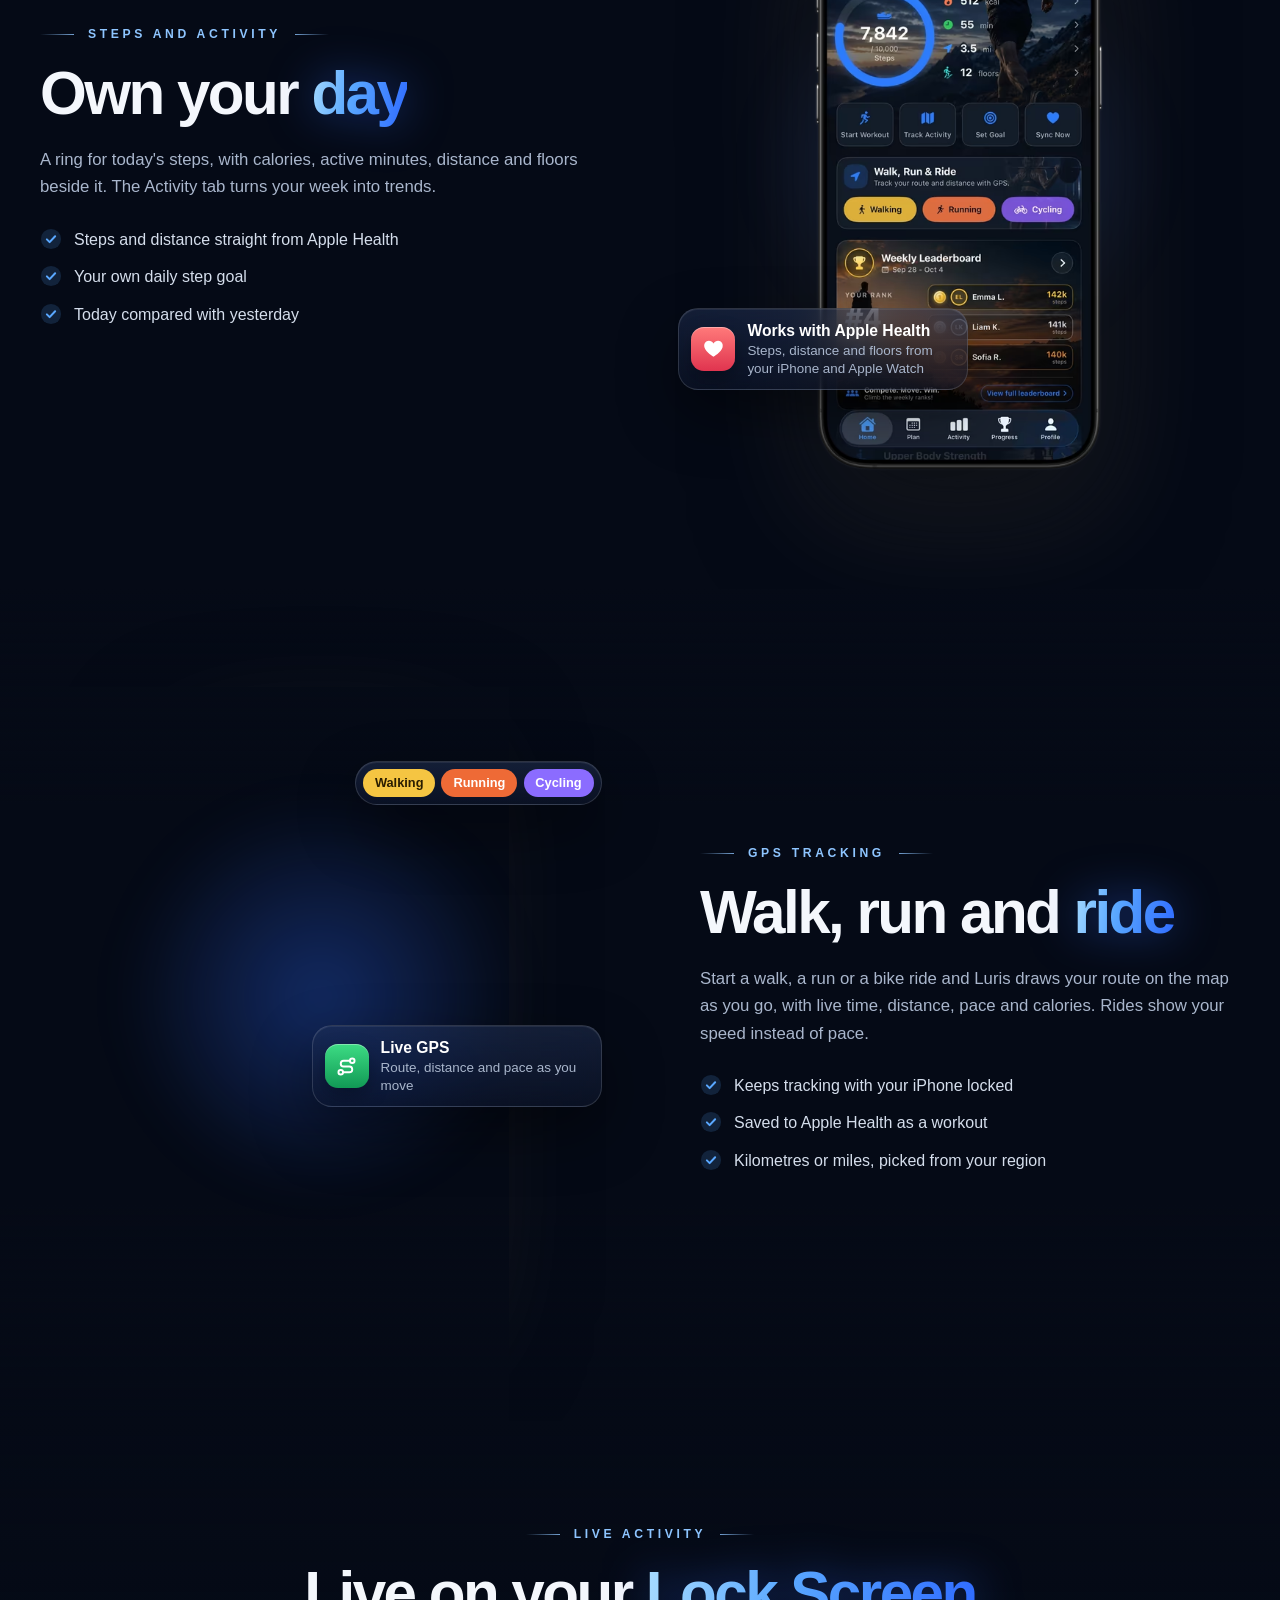
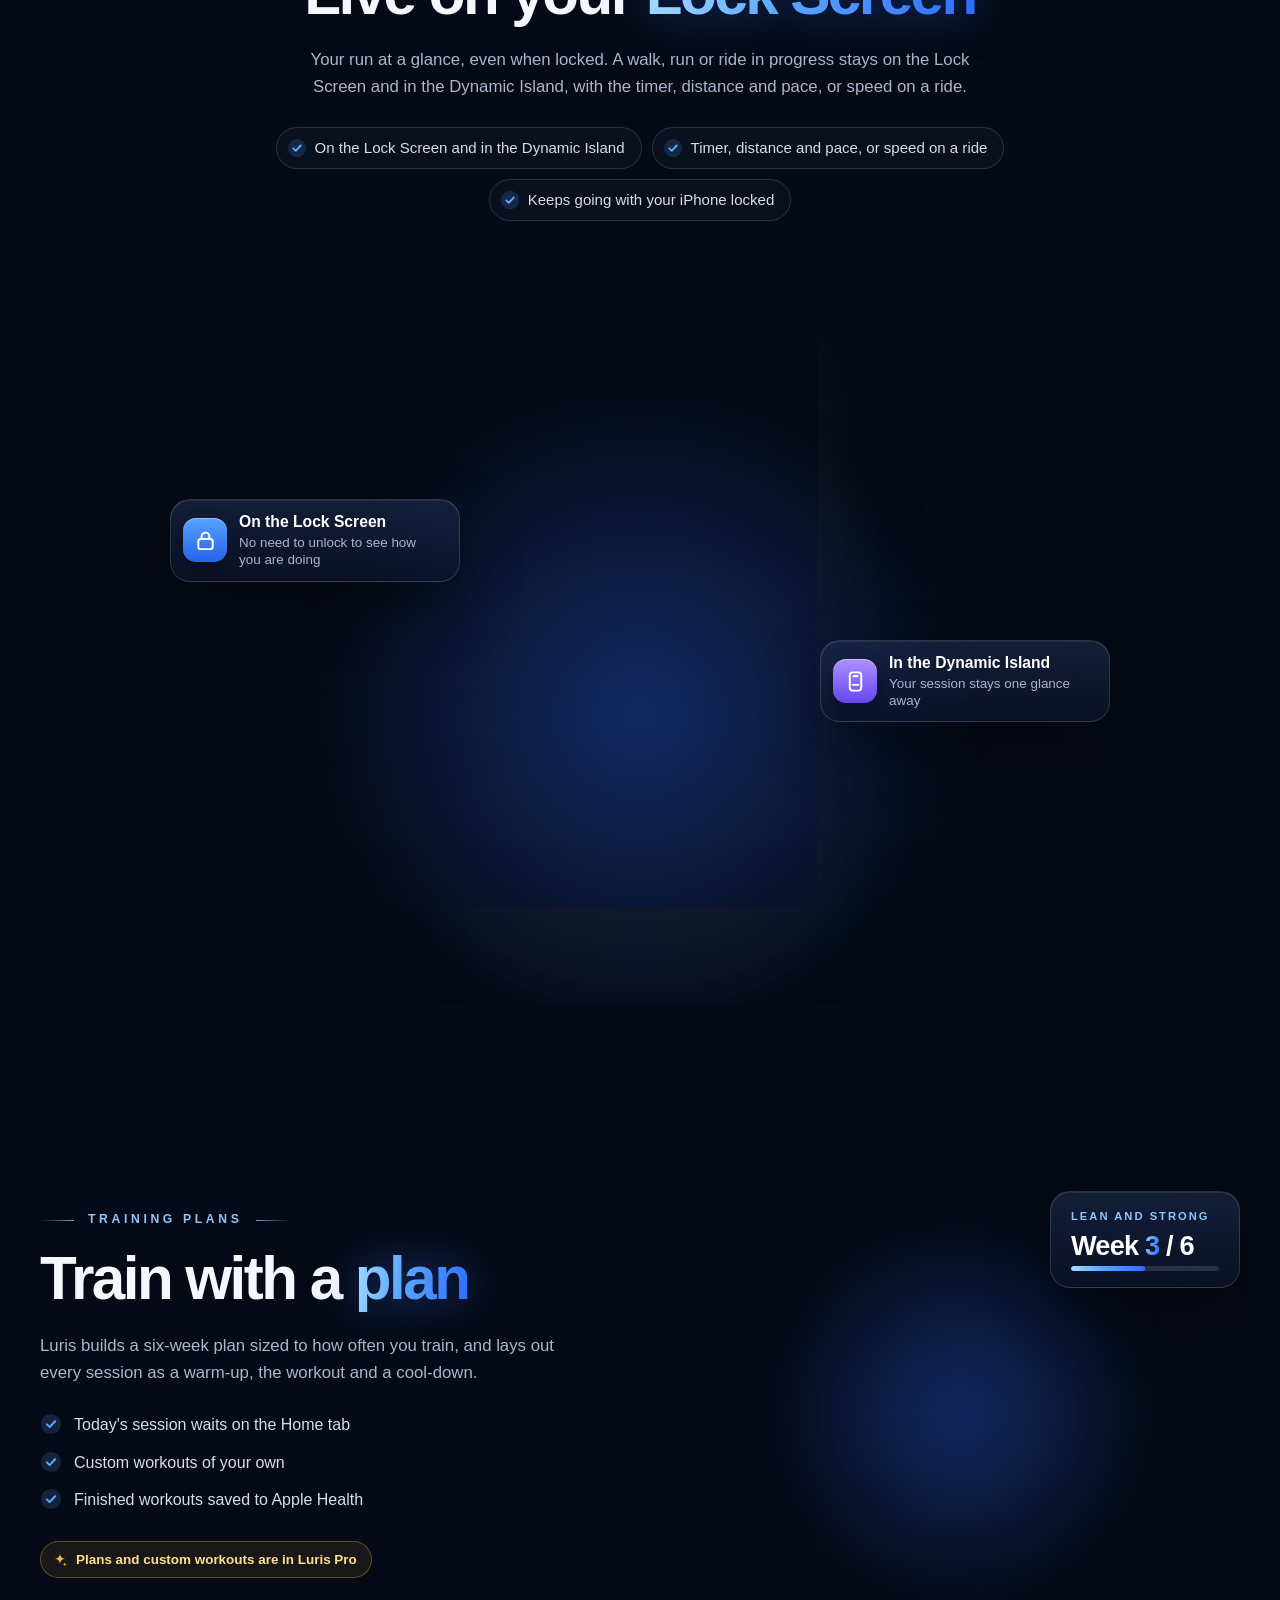
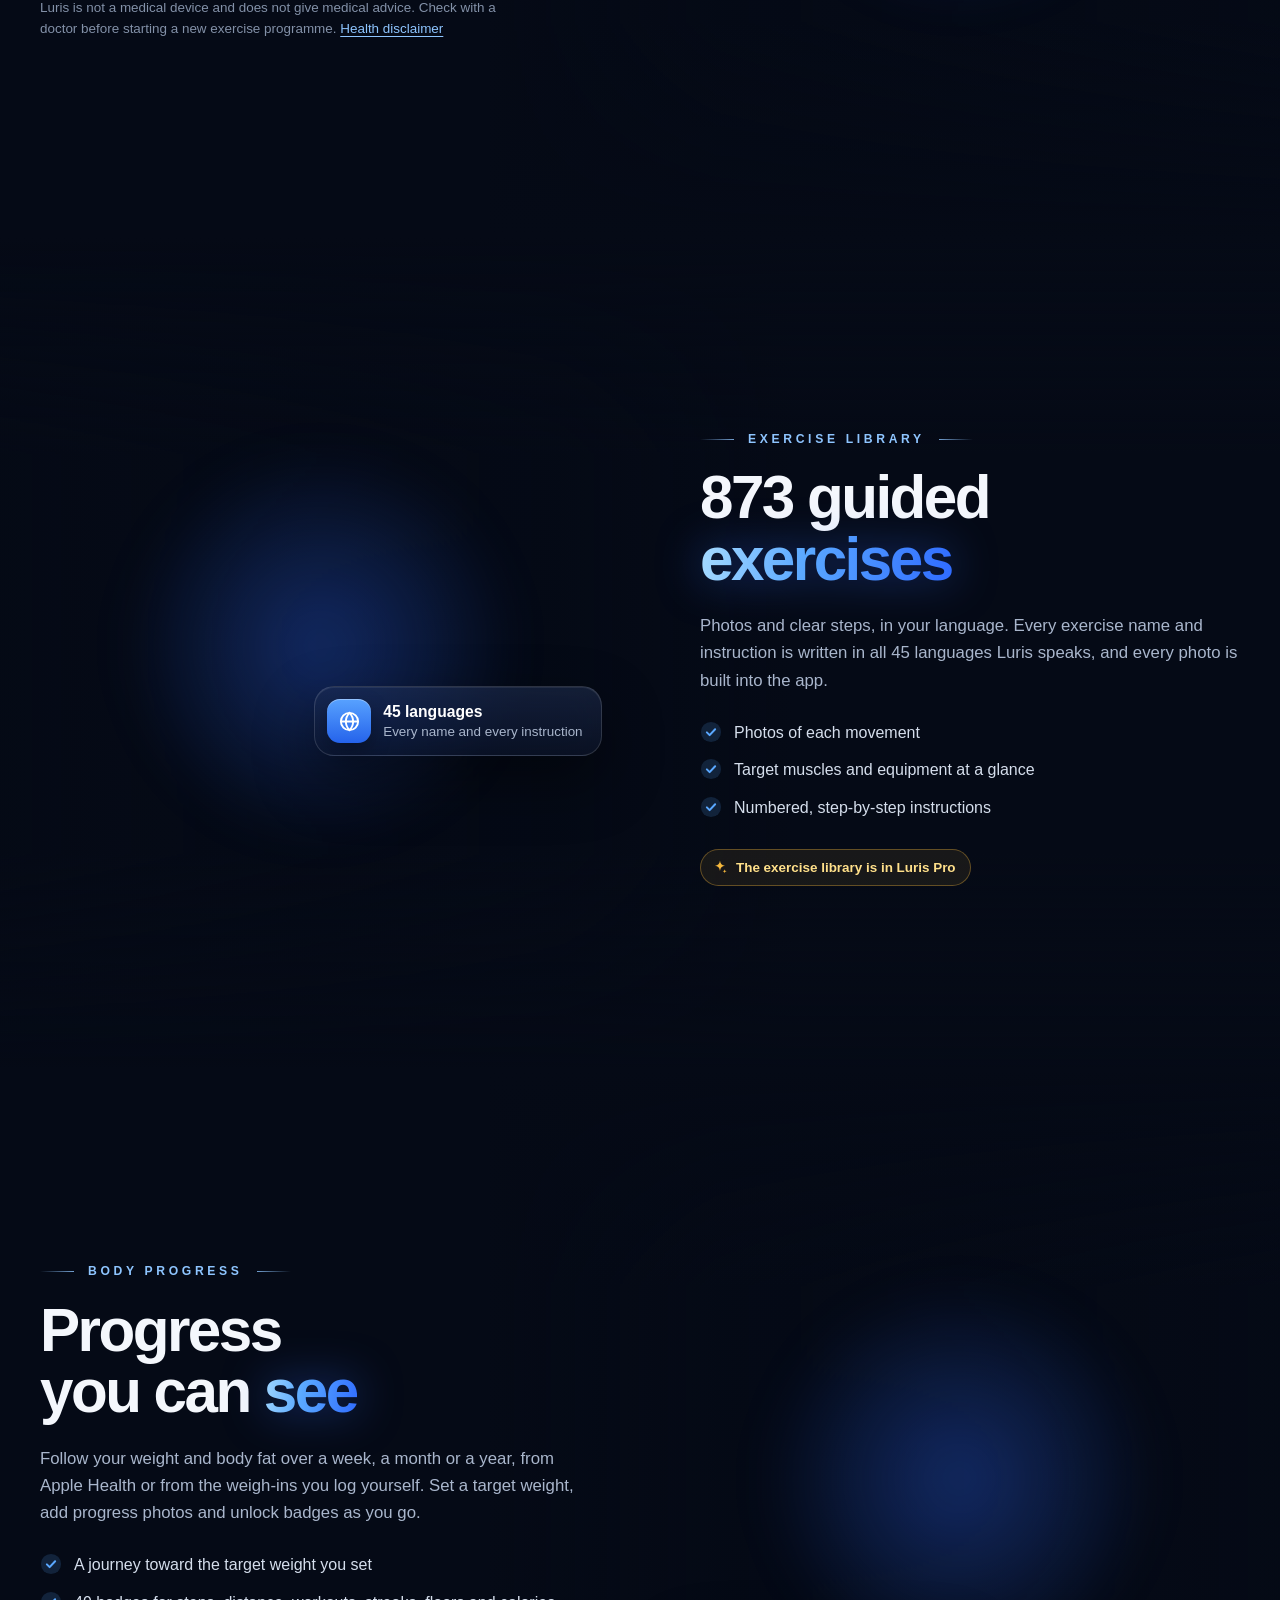
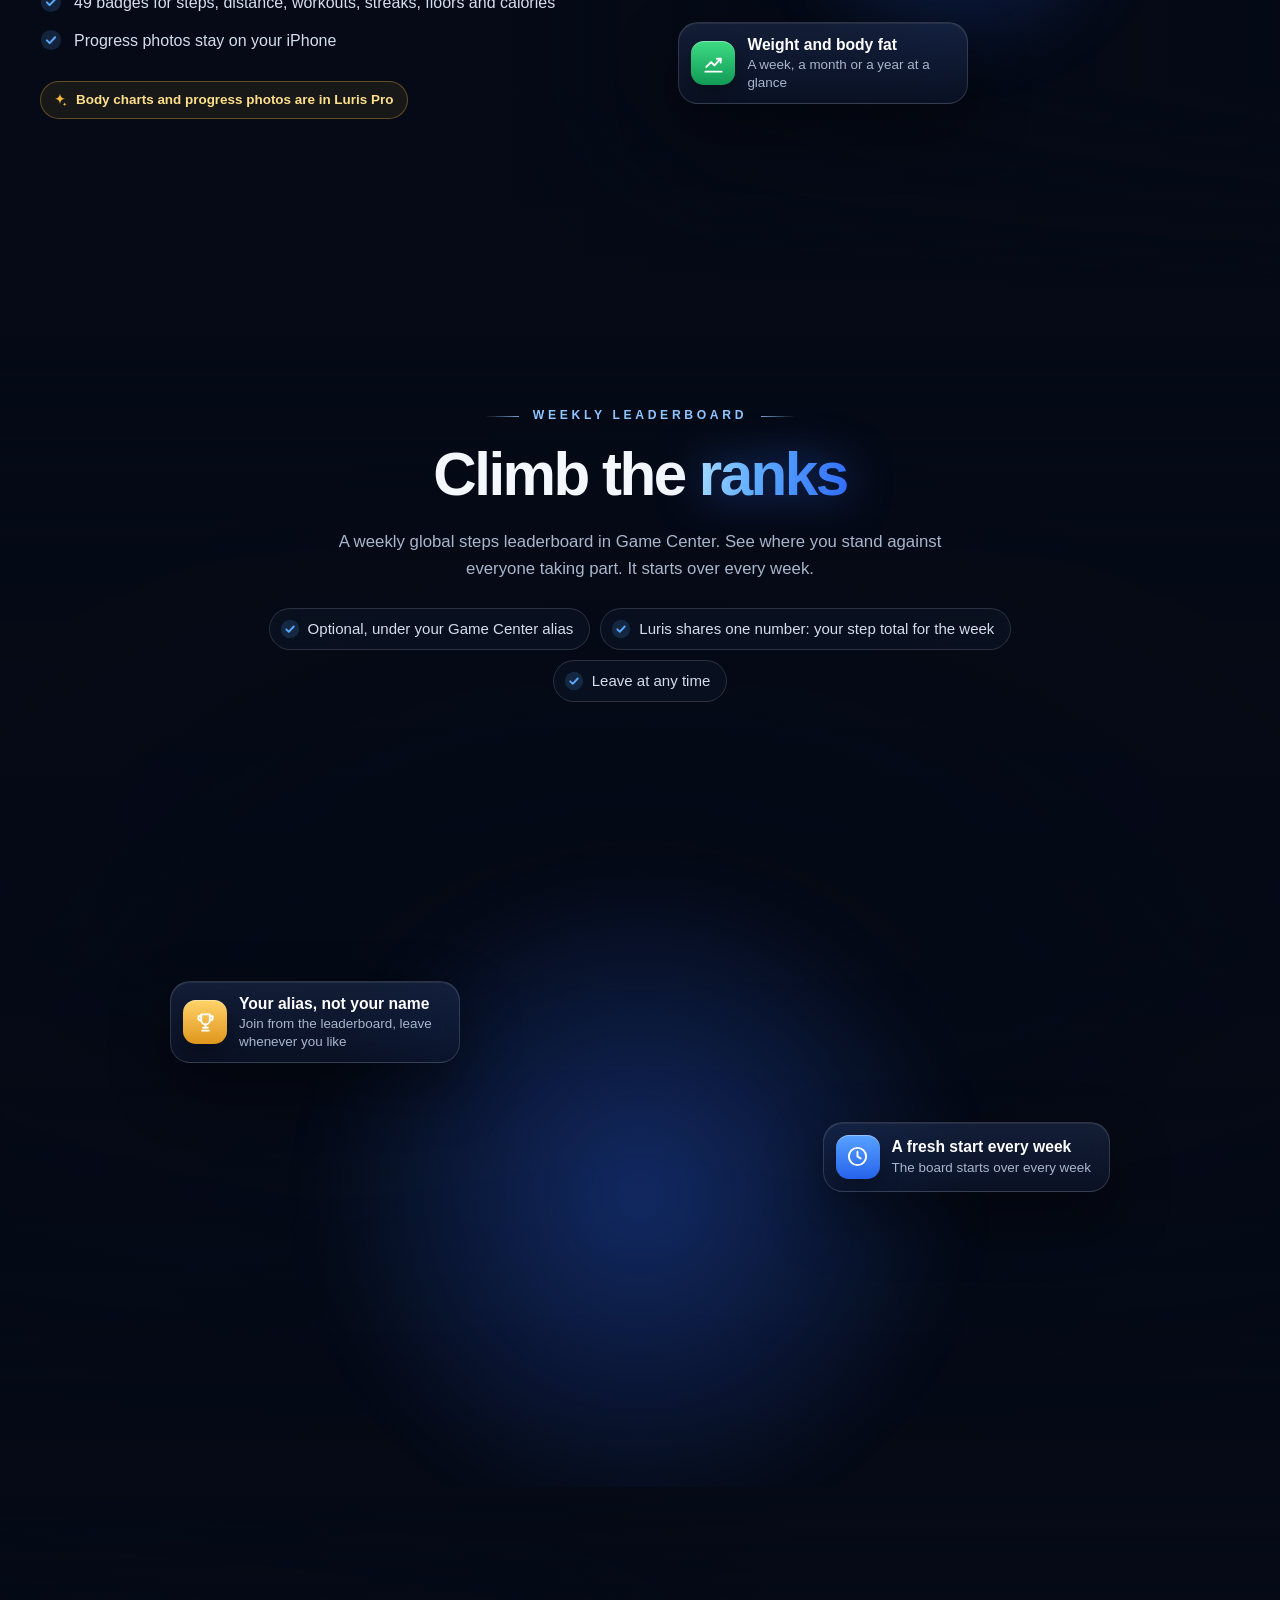
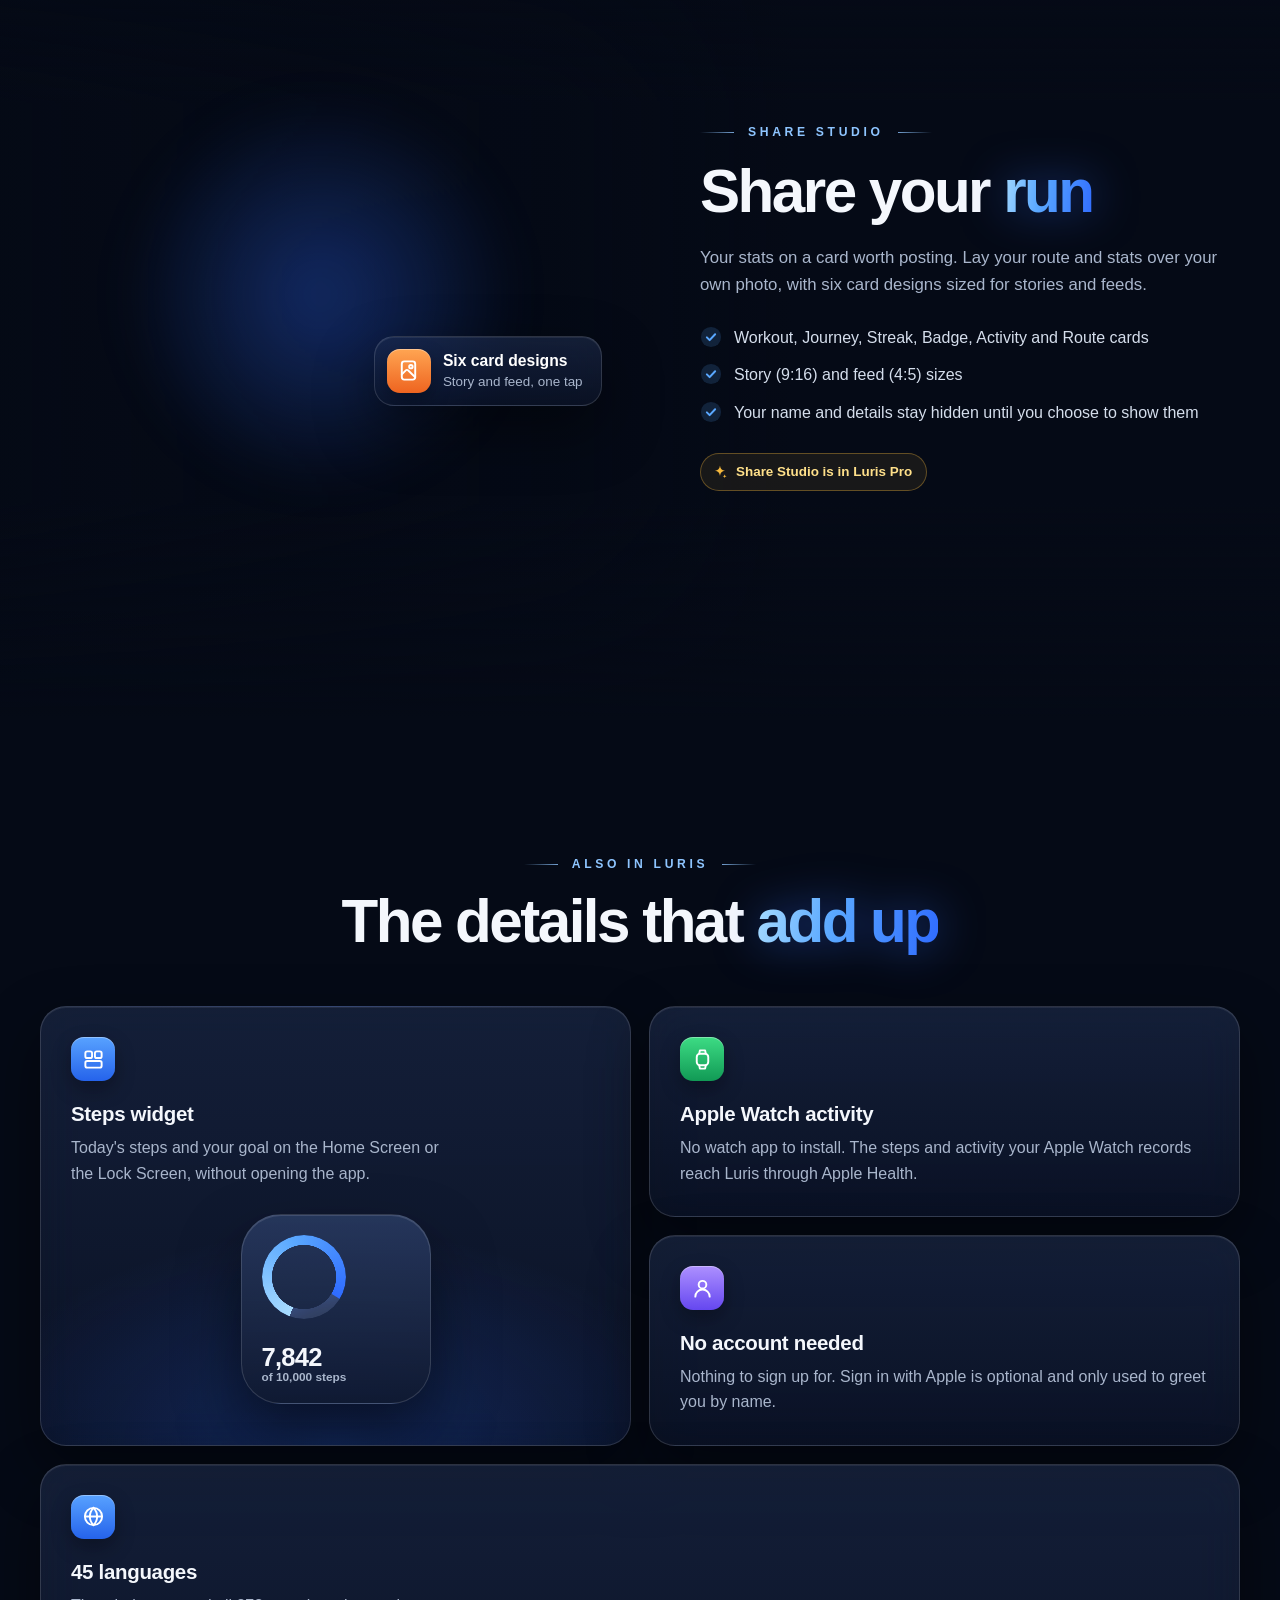
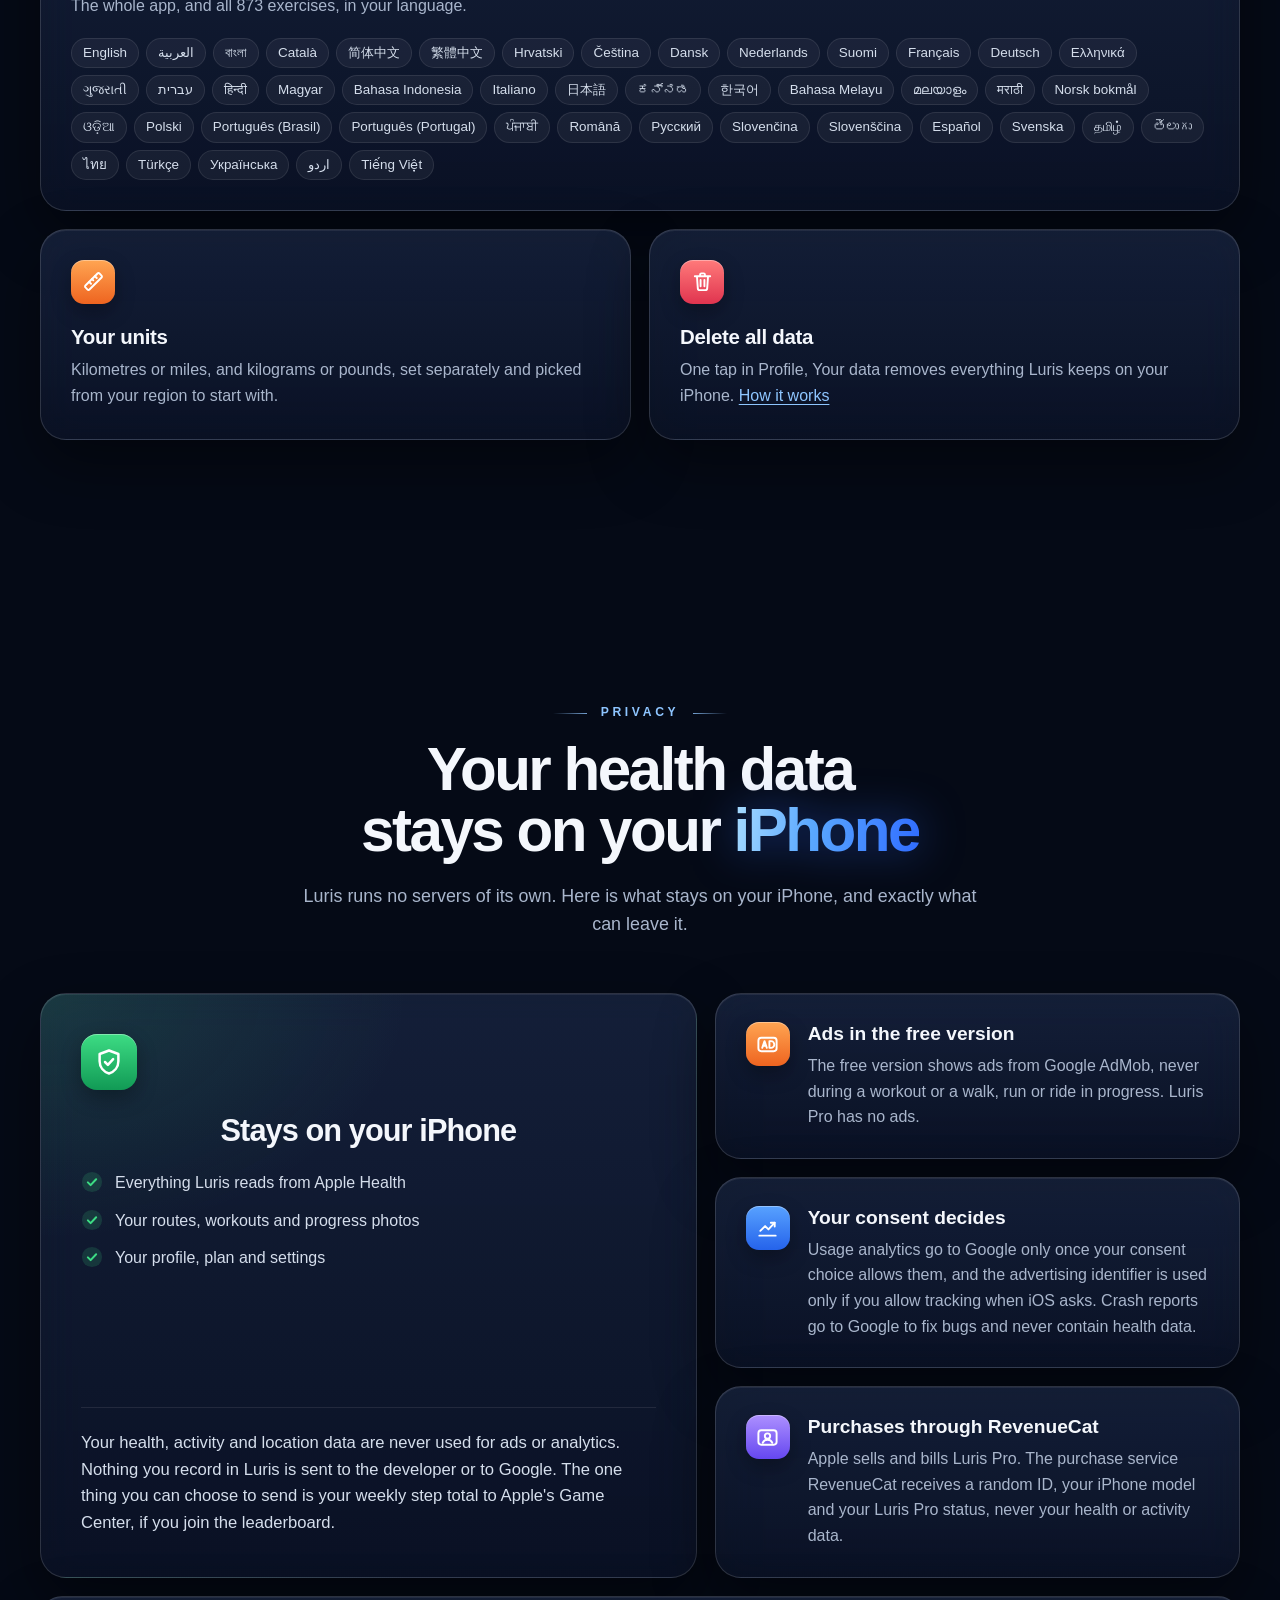
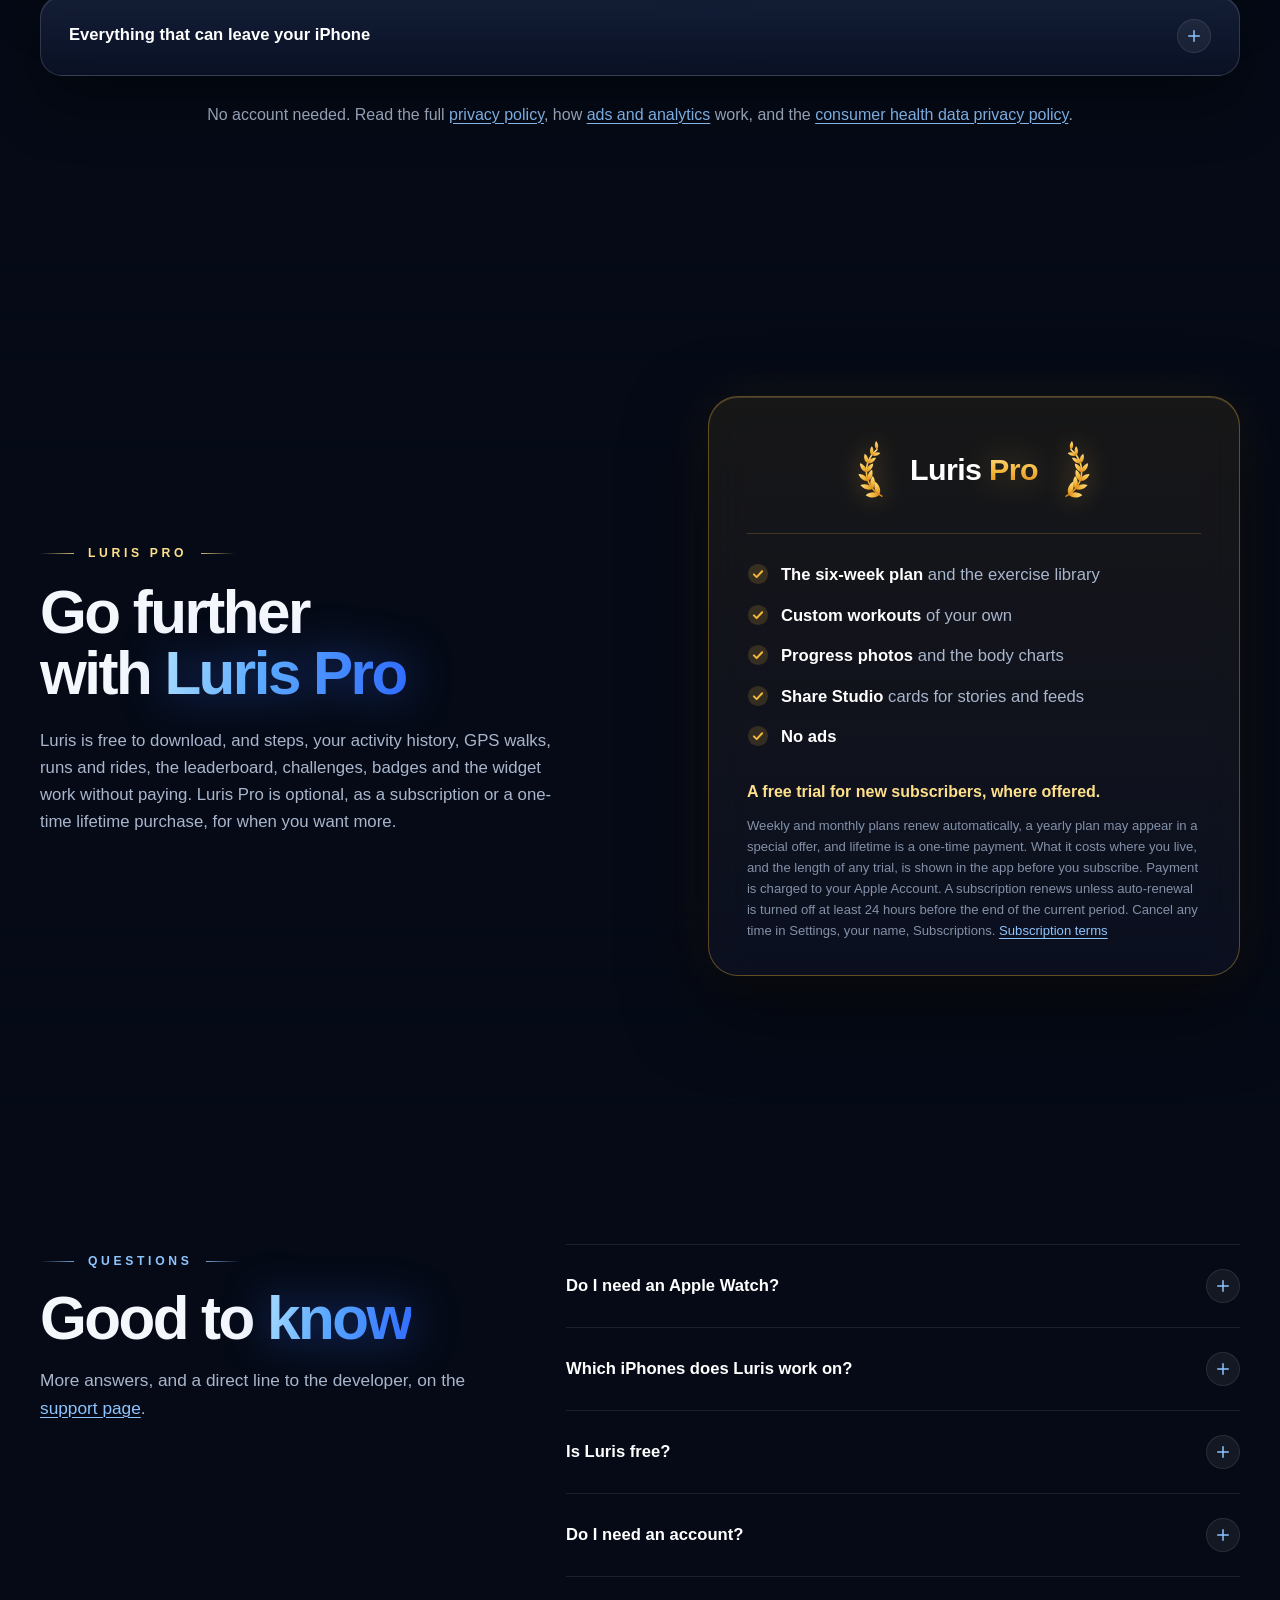
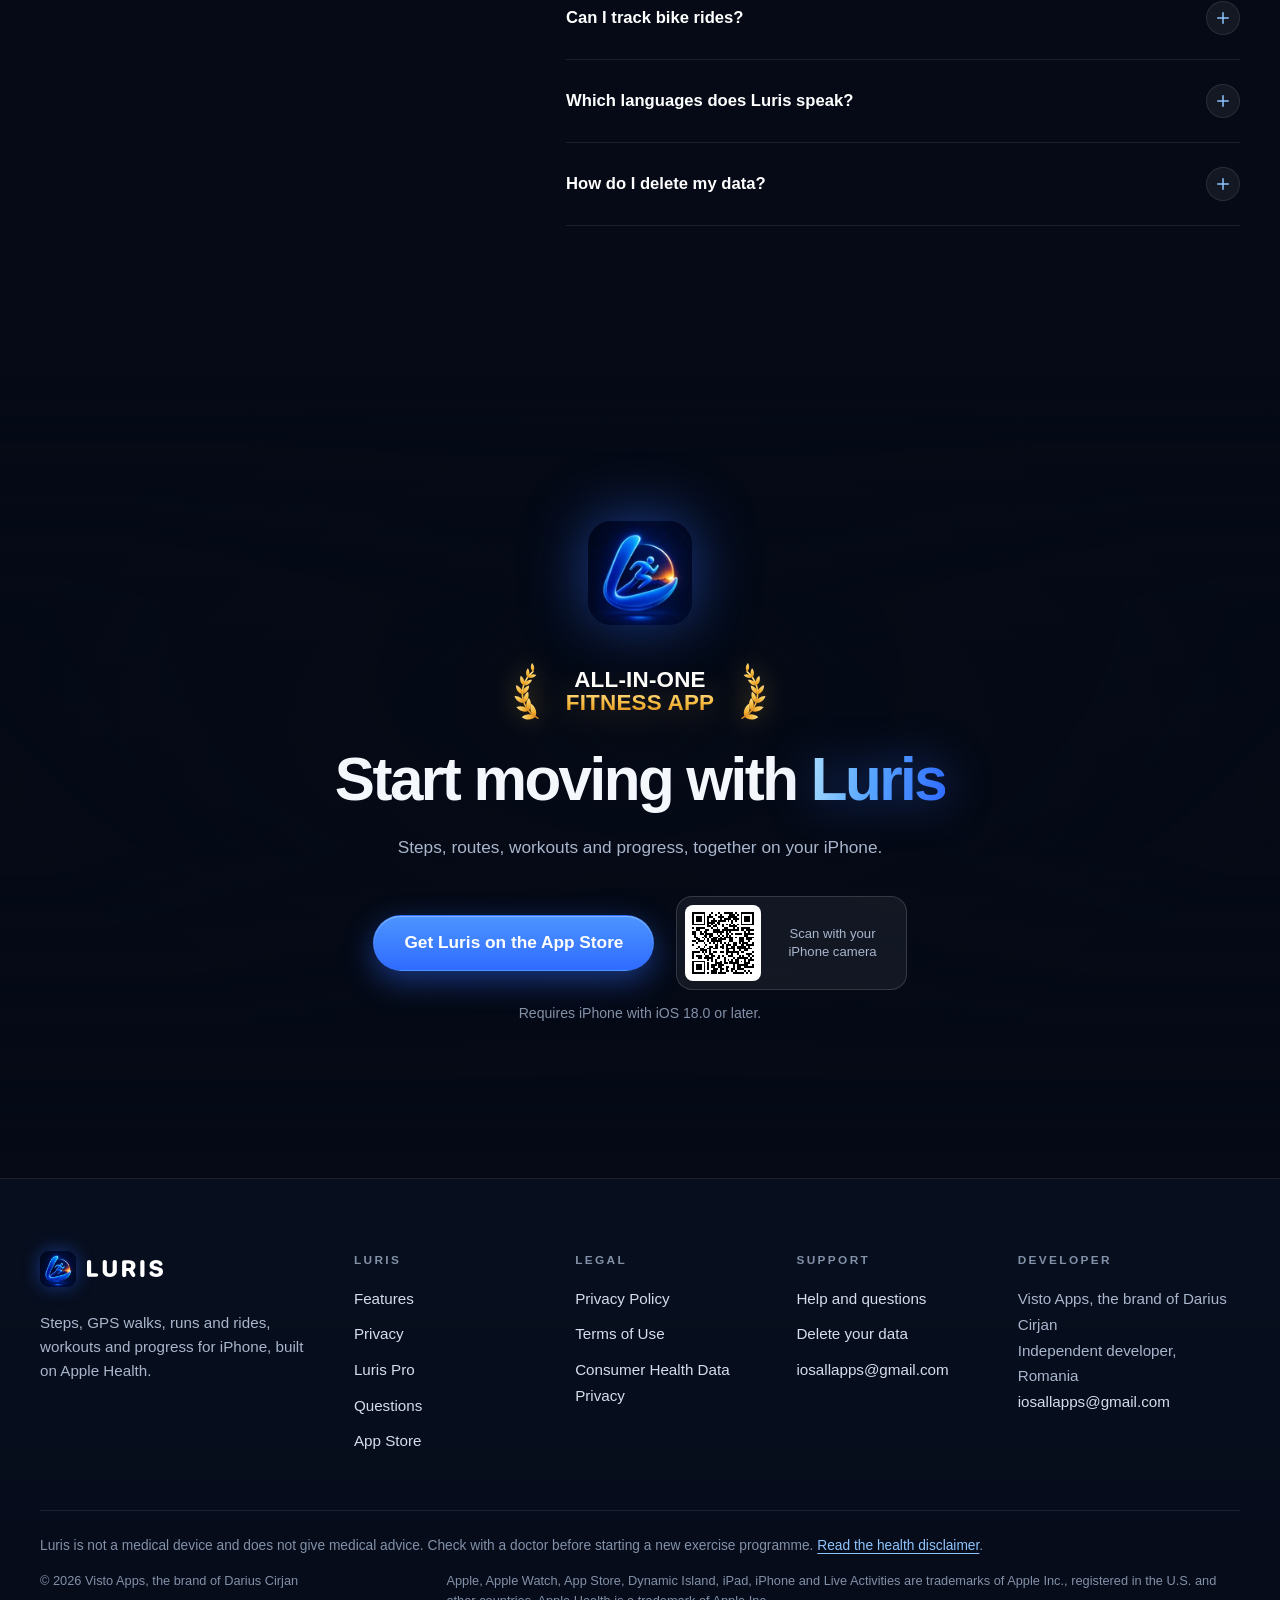
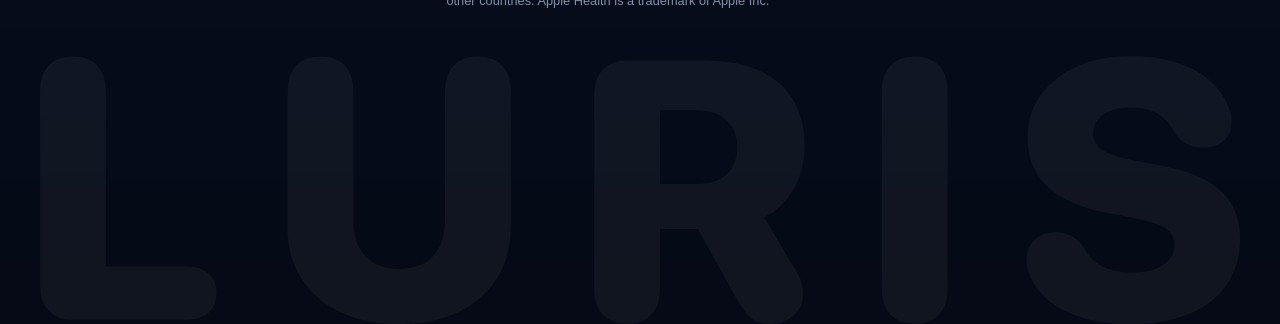
==== commit d857edcc: "Rewrite Privacy and Terms from the app code - name Visto Apps (Darius Cirjan) as controller, list He" ====
--- a/index.html
+++ b/index.html
@@ -12,7 +12,7 @@
     <link rel="icon" href="/favicon.ico" sizes="48x48">
     <link rel="icon" type="image/png" sizes="32x32" href="/favicon-32.png">
     <link rel="apple-touch-icon" href="/apple-touch-icon.png">
-    <link rel="stylesheet" href="/styles.css?v=a9561c1ecd">
+    <link rel="stylesheet" href="/styles.css?v=8868ef481b">
     <!-- /build:head -->
     <!-- build:meta -->
     <title>Luris: Step &amp; Activity Tracker for iPhone</title>
@@ -51,9 +51,11 @@
           "inLanguage": "en"
         },
         {
-          "@type": "Person",
+          "@type": "Organization",
           "@id": "https://lurisapp.com/#developer",
-          "name": "Cirjan Darius",
+          "name": "Visto Apps",
+          "description": "Visto Apps, the brand of Darius Cirjan",
+          "url": "https://vistoapps.com",
           "email": "mailto:iosallapps@gmail.com"
         },
         {
@@ -352,7 +354,7 @@
                             <li><svg aria-hidden="true" focusable="false"><use href="#i-check"/></svg>Finished workouts saved to Apple Health</li>
                         </ul>
                         <p class="pro-tag"><svg aria-hidden="true" focusable="false"><use href="#i-spark"/></svg>Plans and custom workouts are in Luris Pro</p>
-                        <p class="fine">Luris is not a medical device and does not give medical advice. Check with a doctor before starting a new exercise programme. <a href="/terms.html#health">Health disclaimer</a></p>
+                        <p class="fine">Luris is not a medical device and does not give medical advice. Check with a doctor before starting a new exercise programme. <a href="/terms.html#accuracy">Health disclaimer</a></p>
                     </div>
                     <div class="stage reveal">
                         <picture class="phone phone-main">
@@ -541,7 +543,7 @@
                             <li><svg aria-hidden="true" focusable="false"><use href="#i-check"/></svg>Your routes, workouts and progress photos</li>
                             <li><svg aria-hidden="true" focusable="false"><use href="#i-check"/></svg>Your profile, plan and settings</li>
                         </ul>
-                        <p>Your health, activity and location data are never used for ads or analytics. Nothing you record in Luris is sent to the developer or to Google.</p>
+                        <p>Your health, activity and location data are never used for ads or analytics. Nothing you record in Luris is sent to the developer or to Google. The one thing you can choose to send is your weekly step total to Apple's Game Center, if you join the leaderboard.</p>
                     </section>
                     <section class="privacy-card glass reveal" aria-labelledby="ads-title">
                         <span class="tile-icon tone-orange"><svg aria-hidden="true" focusable="false"><use href="#i-ad"/></svg></span>
@@ -551,7 +553,7 @@
                     <section class="privacy-card glass reveal" aria-labelledby="consent-title">
                         <span class="tile-icon tone-blue"><svg aria-hidden="true" focusable="false"><use href="#i-chart"/></svg></span>
                         <h3 id="consent-title">Your consent decides</h3>
-                        <p>Usage analytics and crash reports go to Google subject to your consent, and the advertising identifier is used only if you allow tracking when iOS asks.</p>
+                        <p>Usage analytics go to Google only once your consent choice allows them, and the advertising identifier is used only if you allow tracking when iOS asks. Crash reports go to Google to fix bugs and never contain health data.</p>
                     </section>
                     <section class="privacy-card glass reveal" aria-labelledby="buy-title">
                         <span class="tile-icon tone-violet"><svg aria-hidden="true" focusable="false"><use href="#i-card-user"/></svg></span>
@@ -567,10 +569,10 @@
                         <li>Map requests to Apple Maps while a map is on screen</li>
                         <li>What Sign in with Apple needs, if you use it</li>
                         <li>A random ID, your iPhone model and your Luris Pro status: to the purchase service RevenueCat, so Luris knows what you have unlocked. Never your health or activity data</li>
-                        <li>Usage events and crash reports to Google, and ad requests in the free version, subject to your consent and tracking choices. Never your health or activity data</li>
+                        <li>Usage events to Google, subject to your consent choice, crash reports to Google, and ad requests in the free version, subject to your consent and tracking choices. Never your health or activity data</li>
                     </ul>
                 </details>
-                <p class="privacy-foot">No account needed. Read the full <a href="/privacy.html">privacy policy</a>, how <a href="/privacy.html#ads">ads and analytics</a> work, and the <a href="/privacy.html#consumer-health-data">consumer health data privacy policy</a>.</p>
+                <p class="privacy-foot">No account needed. Read the full <a href="/privacy.html">privacy policy</a>, how <a href="/privacy.html#consent">ads and analytics</a> work, and the <a href="/privacy.html#consumer-health-data">consumer health data privacy policy</a>.</p>
             </div>
         </section>
 
@@ -583,7 +585,7 @@
                 <div class="pro-copy reveal">
                     <p class="eyebrow eyebrow-gold">Luris Pro</p>
                     <h2 id="pro-title">Go further with <span class="glow">Luris Pro</span></h2>
-                    <p class="chapter-lede">Luris is free to download, and steps, your activity history, GPS walks, runs and rides, the leaderboard, challenges, badges and the widget work without paying. Luris Pro is an optional subscription for when you want more.</p>
+                    <p class="chapter-lede">Luris is free to download, and steps, your activity history, GPS walks, runs and rides, the leaderboard, challenges, badges and the widget work without paying. Luris Pro is optional, as a subscription or a one-time lifetime purchase, for when you want more.</p>
                 </div>
                 <div class="pro-card reveal">
                     <p class="laurels laurels-pro"><svg class="laurel laurel-l" aria-hidden="true" focusable="false"><use href="#laurel"/></svg><span class="laurel-text">Luris <b>Pro</b></span><svg class="laurel laurel-r" aria-hidden="true" focusable="false"><use href="#laurel"/></svg></p>
@@ -595,7 +597,7 @@
                         <li><svg aria-hidden="true" focusable="false"><use href="#i-check"/></svg><span><strong>No ads</strong></span></li>
                     </ul>
                     <p class="pro-trial">A free trial for new subscribers, where offered.</p>
-                    <p class="pro-fine">Weekly or monthly, auto-renewing. What it costs where you live, and the length of any trial, is shown in the app before you subscribe. Payment is charged to your Apple Account. The subscription renews unless auto-renewal is turned off at least 24 hours before the end of the current period. Cancel any time in Settings, your name, Subscriptions. <a href="/terms.html#purchases">Subscription terms</a></p>
+                    <p class="pro-fine">Weekly and monthly plans renew automatically, a yearly plan may appear in a special offer, and lifetime is a one-time payment. What it costs where you live, and the length of any trial, is shown in the app before you subscribe. Payment is charged to your Apple Account. A subscription renews unless auto-renewal is turned off at least 24 hours before the end of the current period. Cancel any time in Settings, your name, Subscriptions. <a href="/terms.html#purchases">Subscription terms</a></p>
                 </div>
             </div>
         </section>
@@ -618,7 +620,7 @@
                     </details>
                     <details class="qa-item">
                         <summary><span>Is Luris free?</span><svg class="qa-icon" aria-hidden="true" focusable="false"><use href="#i-plus"/></svg></summary>
-                        <div class="qa-body"><p>Luris is free to download, and steps, your activity history, GPS walks, runs and rides, the leaderboard, challenges, badges and the widget work without paying. The six-week plan and exercise library, custom workouts, progress photos and body charts, and Share Studio are part of Luris Pro, an optional subscription you can cancel at any time.</p></div>
+                        <div class="qa-body"><p>Luris is free to download, and steps, your activity history, GPS walks, runs and rides, the leaderboard, challenges, badges and the widget work without paying. The six-week plan and exercise library, custom workouts, progress photos and body charts, and Share Studio are part of Luris Pro, optional as a subscription you can cancel at any time or as a one-time lifetime purchase.</p></div>
                     </details>
                     <details class="qa-item">
                         <summary><span>Do I need an account?</span><svg class="qa-icon" aria-hidden="true" focusable="false"><use href="#i-plus"/></svg></summary>
@@ -699,12 +701,12 @@
                 </nav>
                 <section class="footer-col footer-dev" aria-labelledby="footer-dev">
                     <h2 id="footer-dev">Developer</h2>
-                    <p>Cirjan Darius<br>Independent developer, Romania<br><a href="mailto:iosallapps@gmail.com">iosallapps@gmail.com</a></p>
+                    <p>Visto Apps, the brand of Darius Cirjan<br>Independent developer, Romania<br><a href="mailto:iosallapps@gmail.com">iosallapps@gmail.com</a></p>
                 </section>
             </div>
-            <p class="footer-health">Luris is not a medical device and does not give medical advice. Check with a doctor before starting a new exercise programme. <a href="/terms.html#health">Read the health disclaimer</a>.</p>
+            <p class="footer-health">Luris is not a medical device and does not give medical advice. Check with a doctor before starting a new exercise programme. <a href="/terms.html#accuracy">Read the health disclaimer</a>.</p>
             <div class="footer-bottom">
-                <span>&copy; 2026 Cirjan Darius</span>
+                <span>&copy; 2026 Visto Apps, the brand of Darius Cirjan</span>
                 <span class="trademarks">Apple, Apple Watch, App Store, Dynamic Island, iPad, iPhone and Live Activities are trademarks of Apple Inc., registered in the U.S. and other countries. Apple Health is a trademark of Apple Inc.</span>
             </div>
             <svg class="footer-mark" viewBox="0 0 6679 1493" aria-hidden="true" focusable="false"><use href="#wordmark"/></svg>
--- a/styles.css
+++ b/styles.css
@@ -808,3 +808,16 @@
     .soon { padding: 12px 18px 12px 14px; font-size: 0.95rem; }
     .motto { gap: 8px; letter-spacing: 0.12em; }
 }
+
+/* legal sections generated from the facts file */
+.legal-section > * + * { margin-top: 18px; }
+.legal-section { scroll-margin-top: calc(var(--header) + 24px); }
+.legal .table-wrap { overflow-x: auto; border-radius: 18px; }
+.legal .legal-table th { width: auto; }
+.legal .legal-table thead th { font-size: 0.72rem; letter-spacing: 0.12em; text-transform: uppercase; white-space: nowrap; }
+.legal .legal-table small { color: var(--faint); font-weight: 400; }
+@media (max-width: 640px) {
+    .legal .legal-table thead { position: absolute; width: 1px; height: 1px; overflow: hidden; clip: rect(0 0 0 0); }
+    .legal .legal-table td::before { content: attr(data-label); display: block; font-size: 0.72rem; letter-spacing: 0.1em; text-transform: uppercase; font-weight: 650; color: var(--faint); }
+    .legal .legal-table tr { display: block; border-top: 1px solid var(--line); }
+}
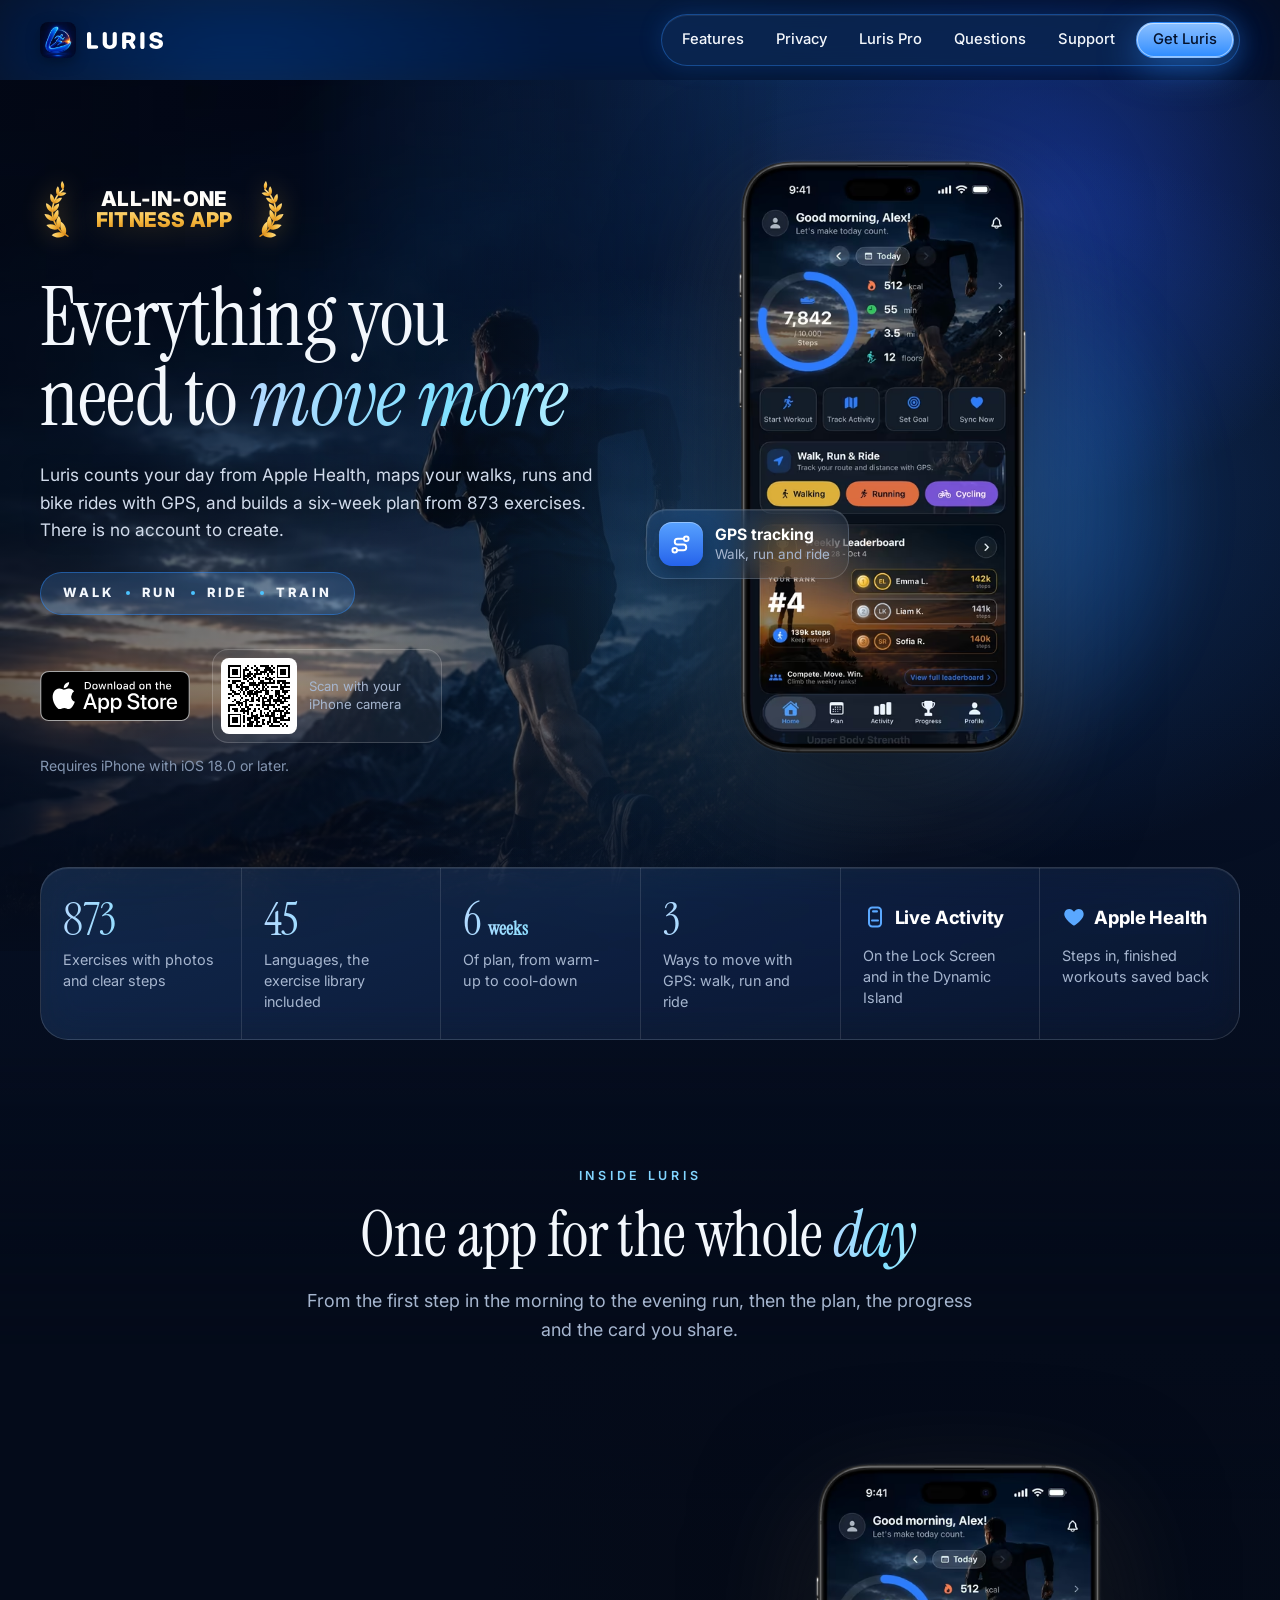
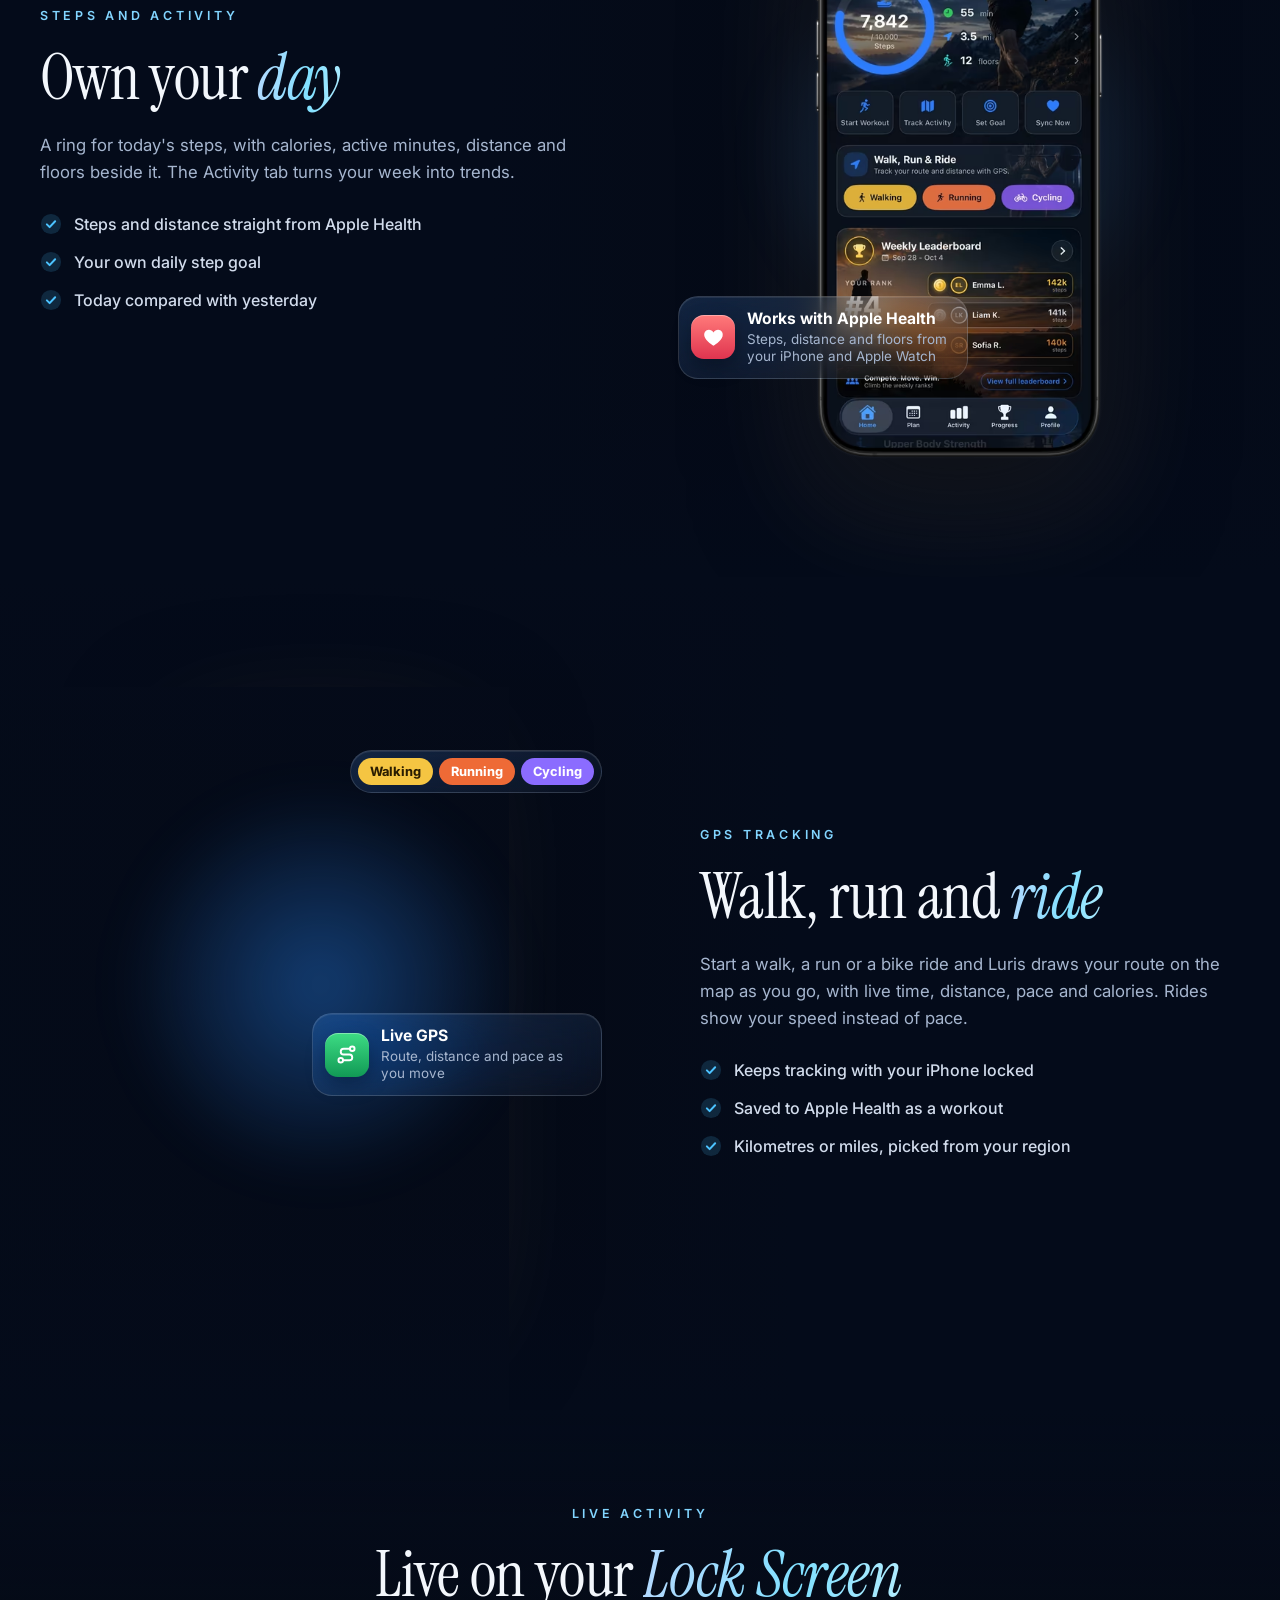
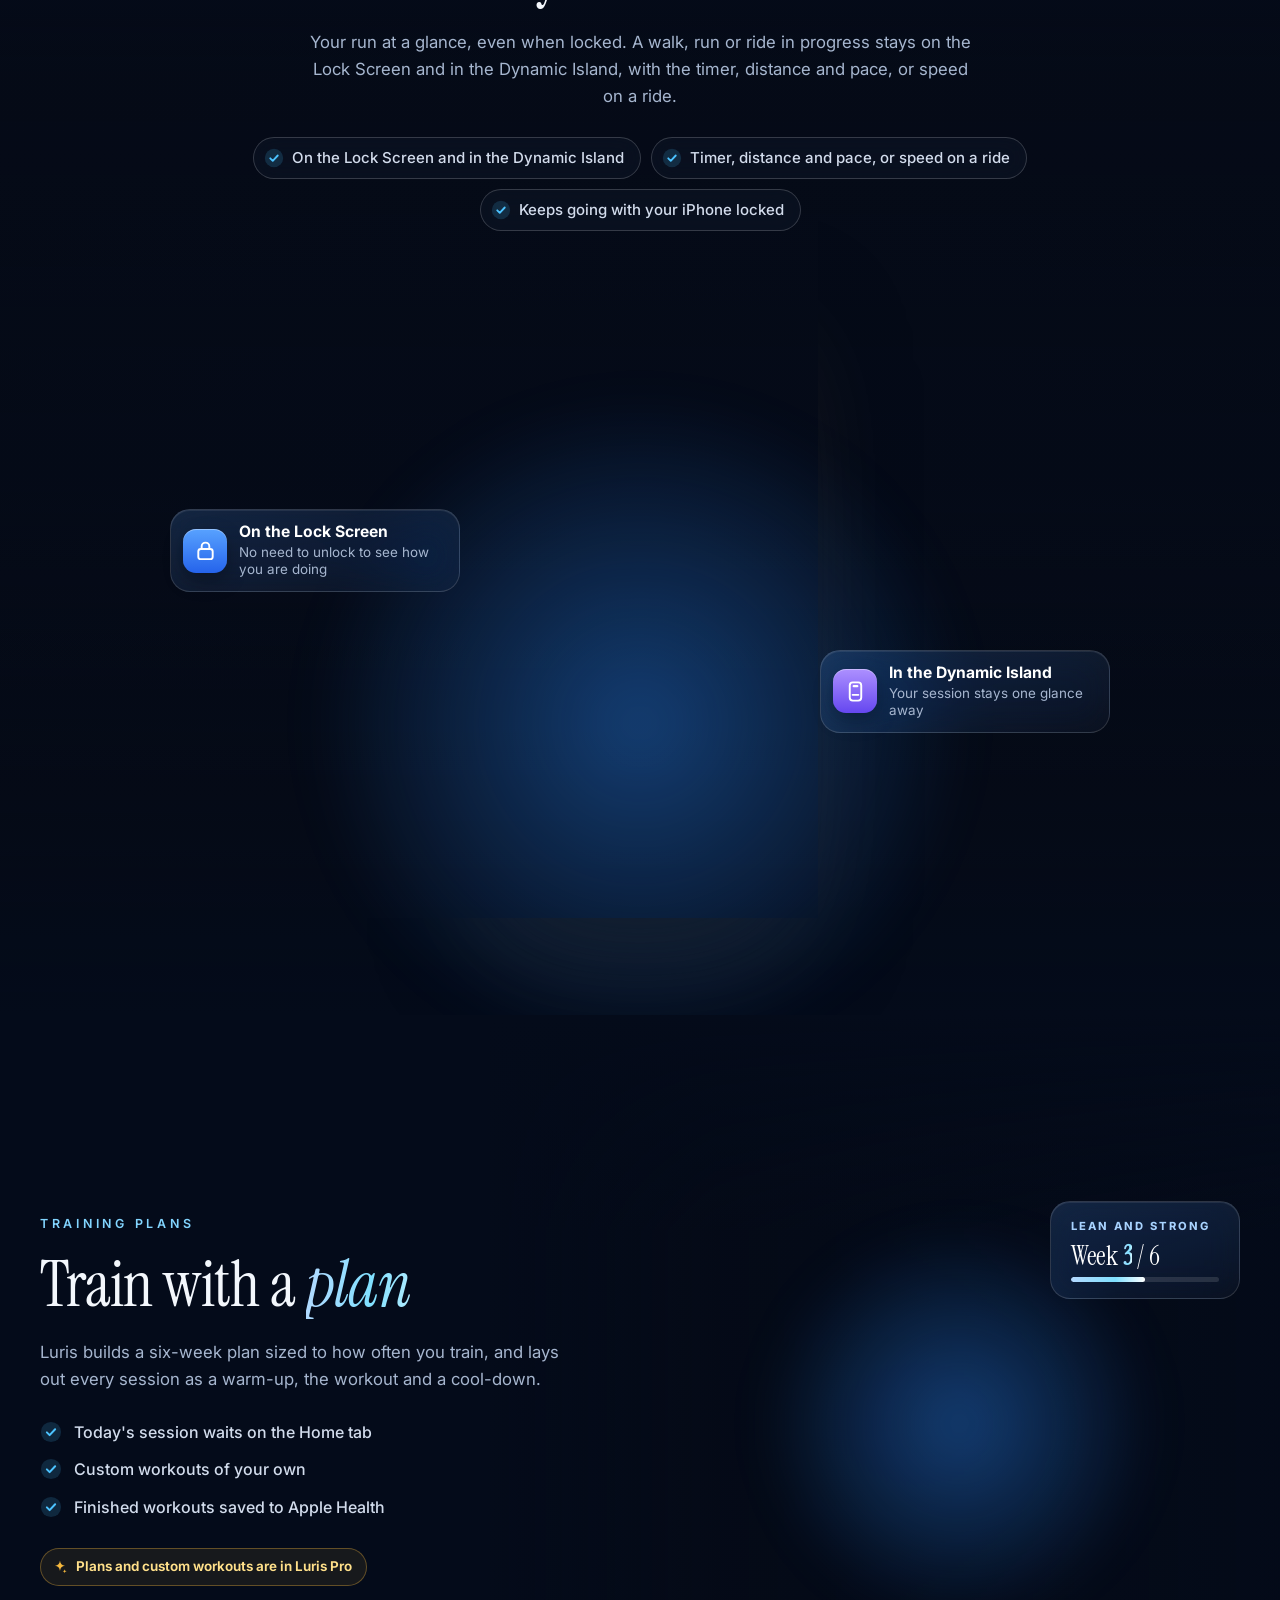
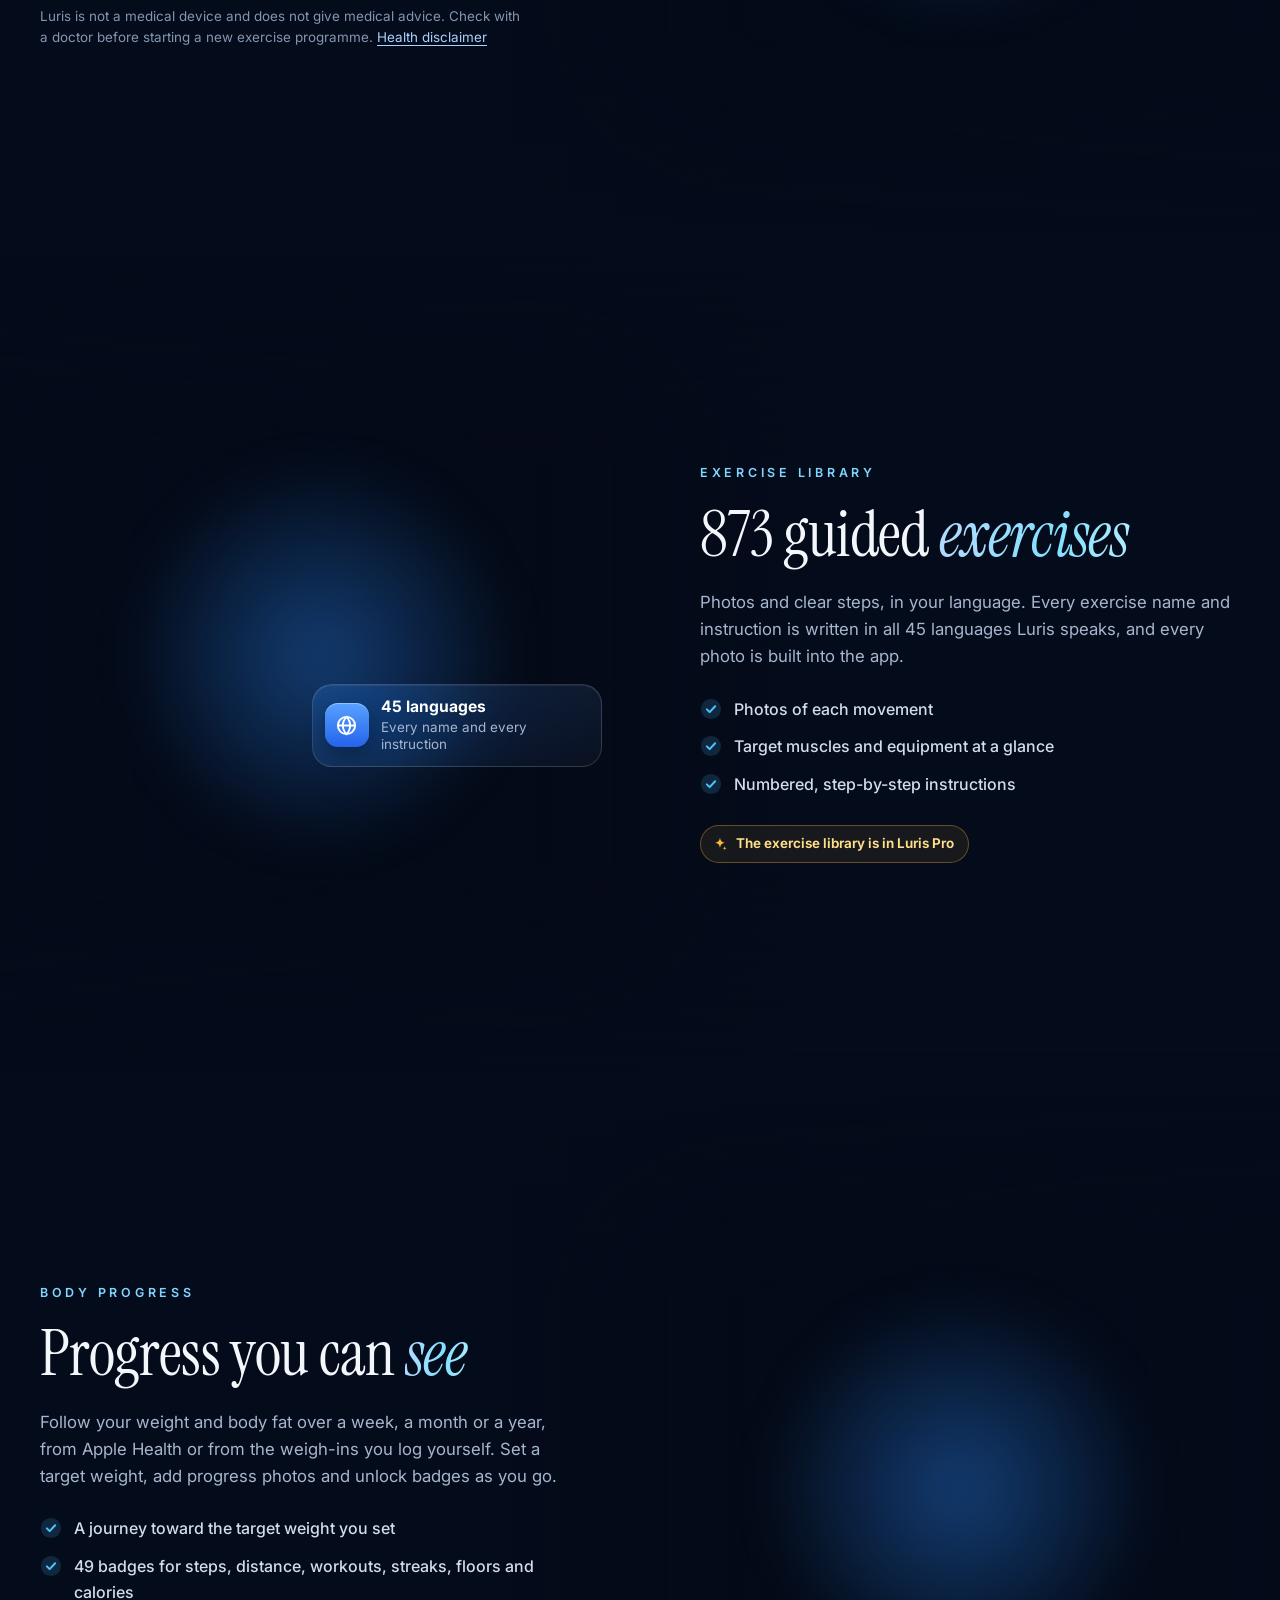
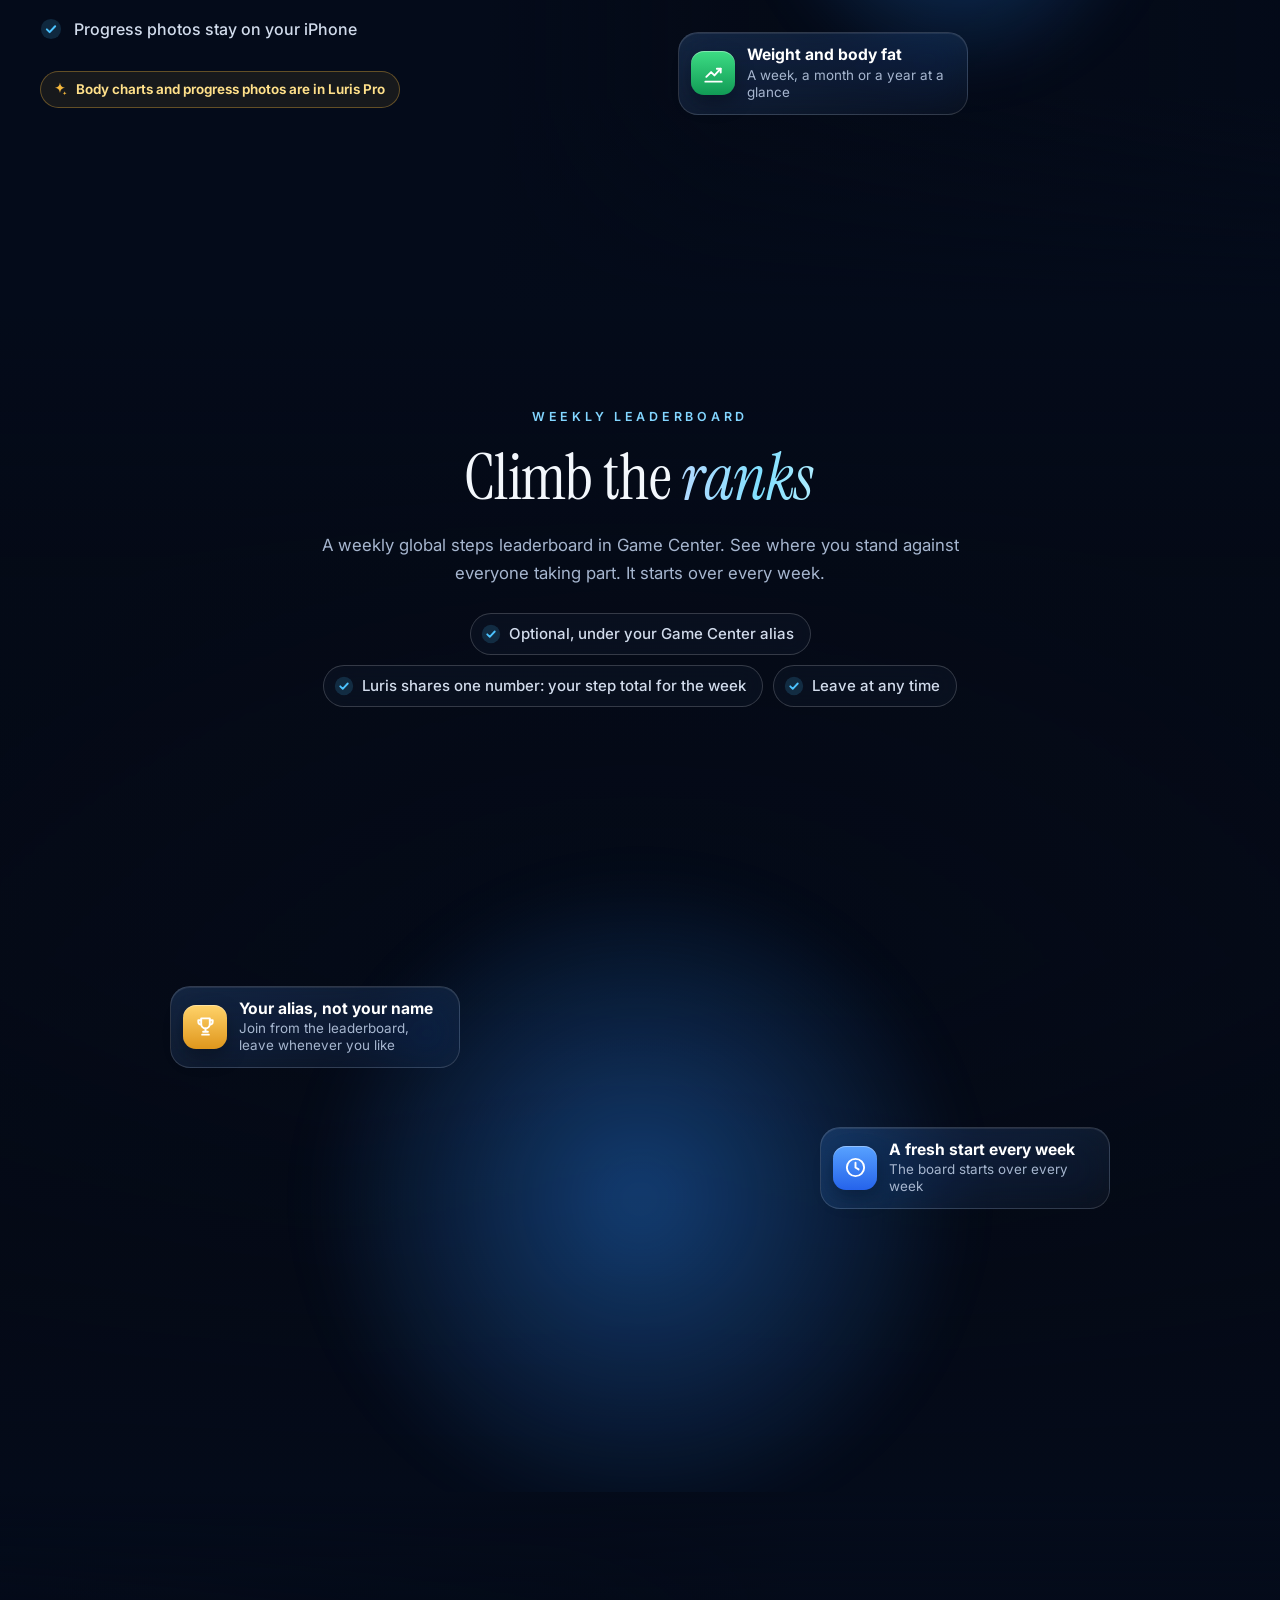
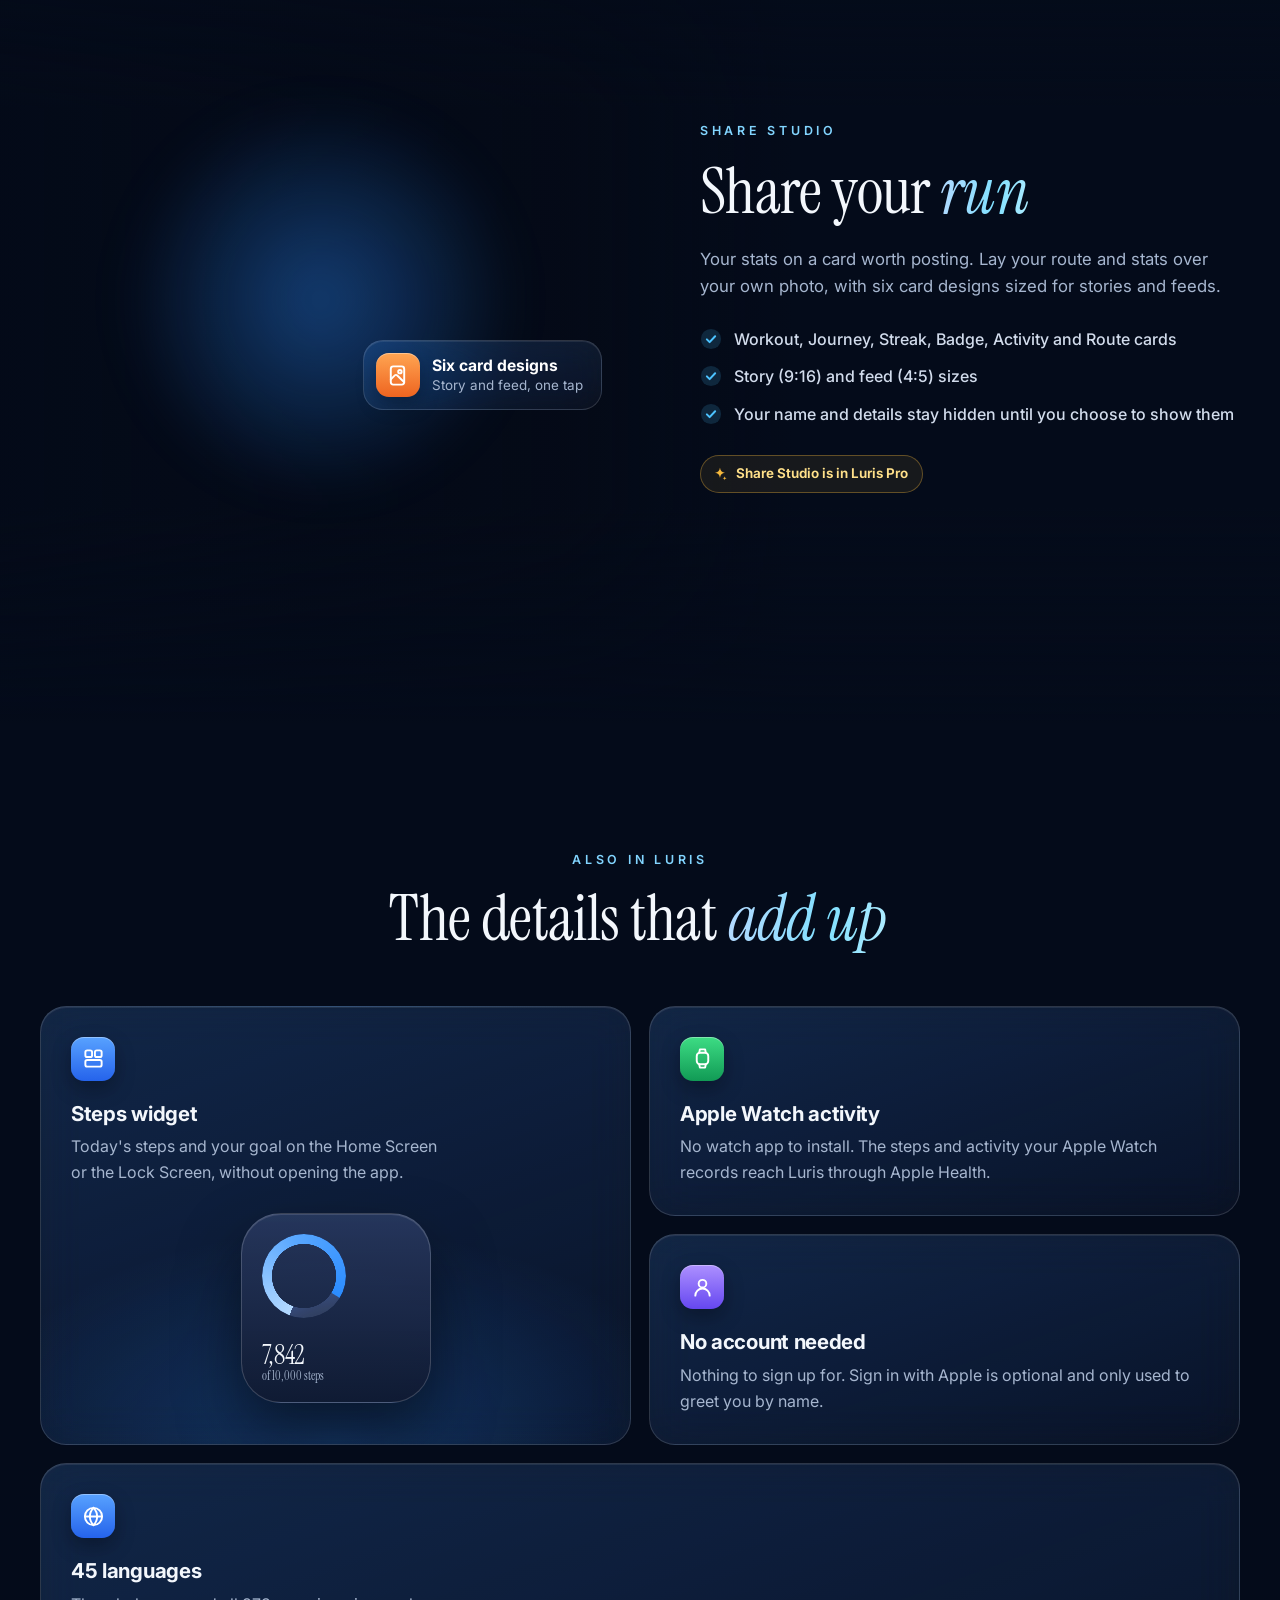
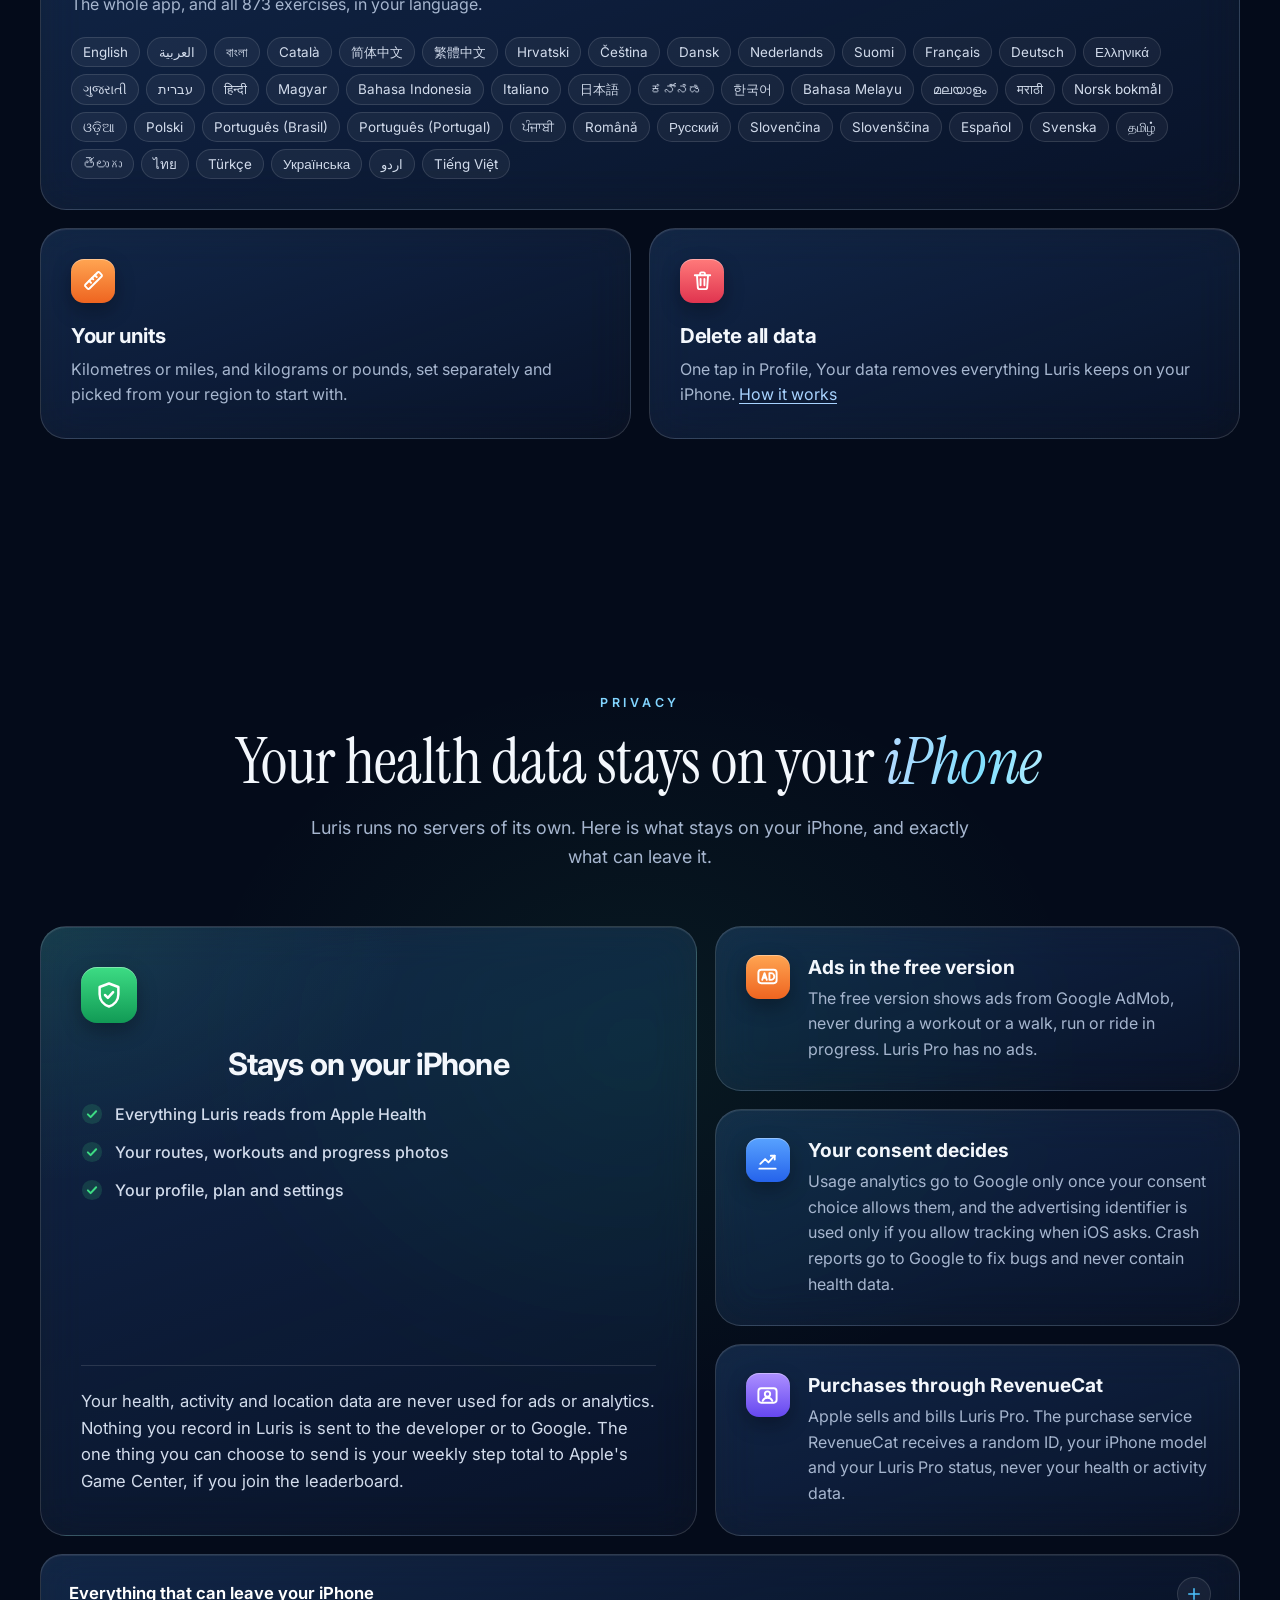
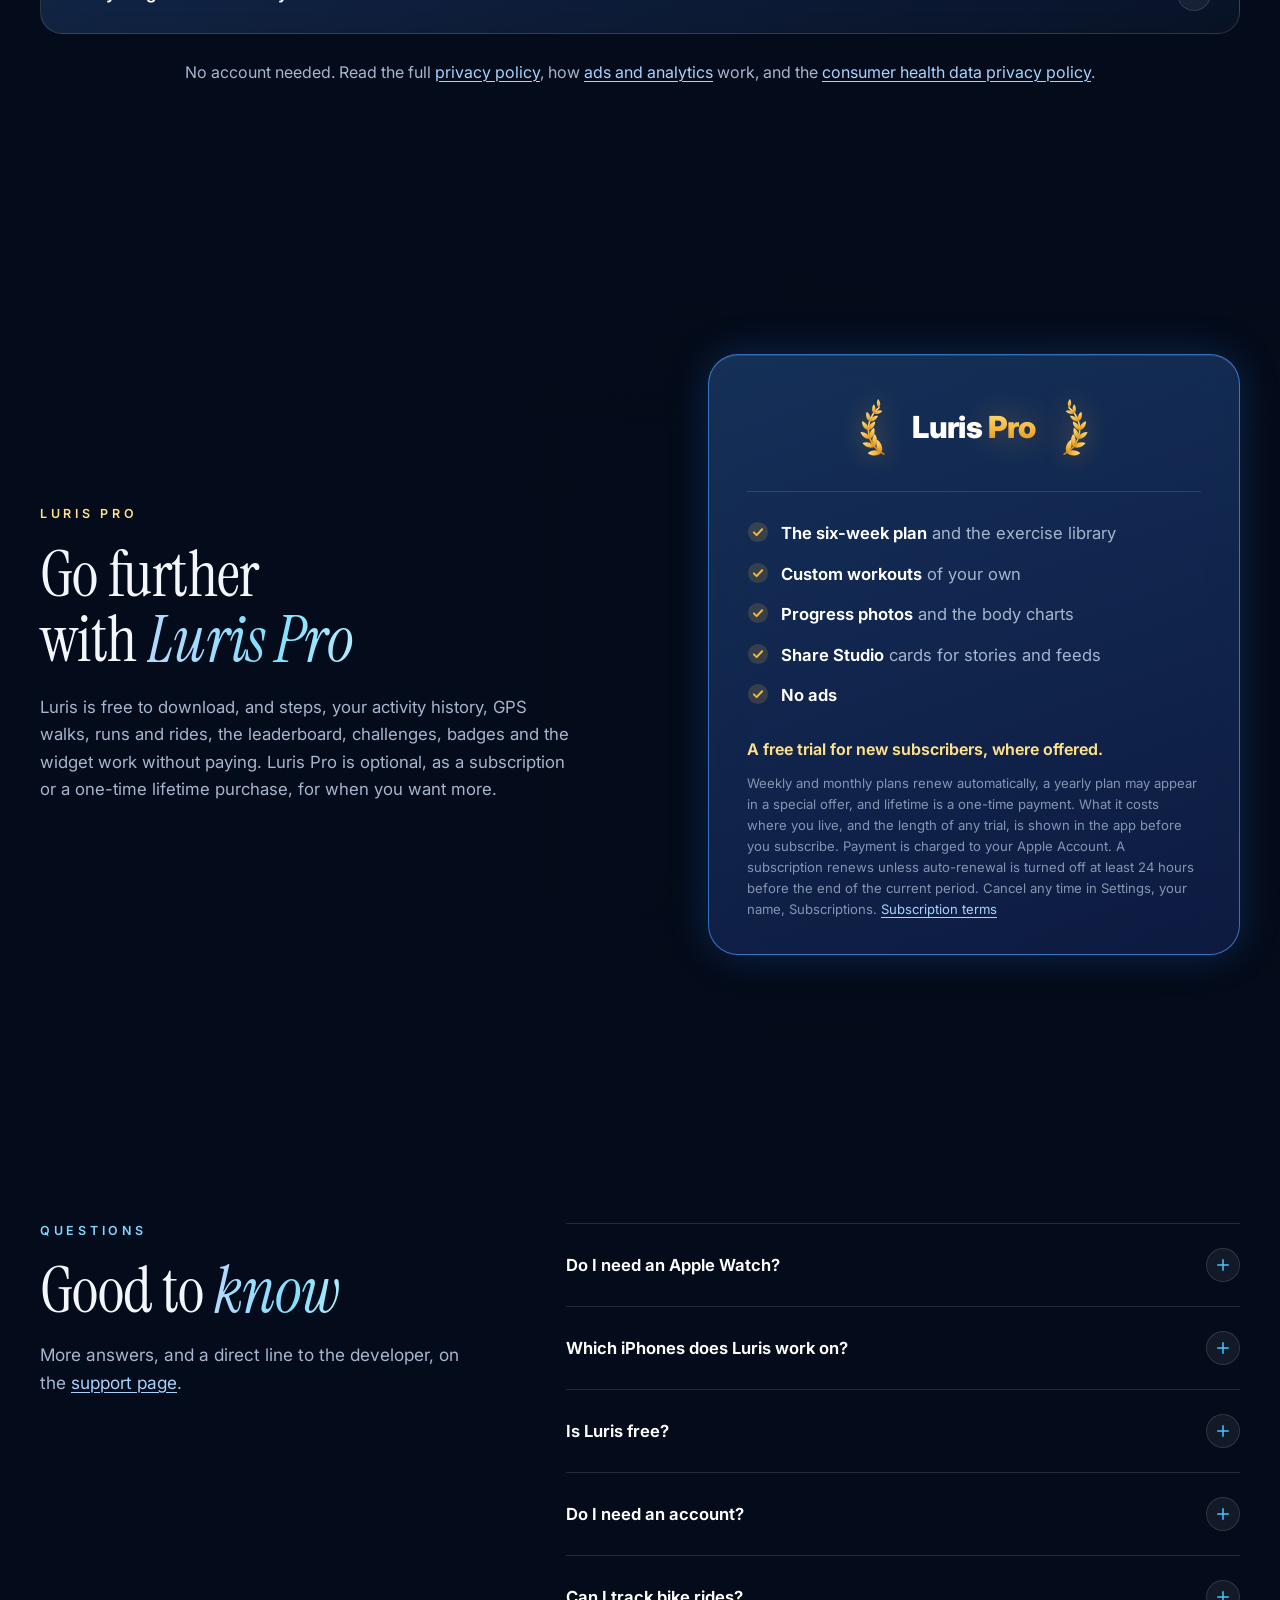
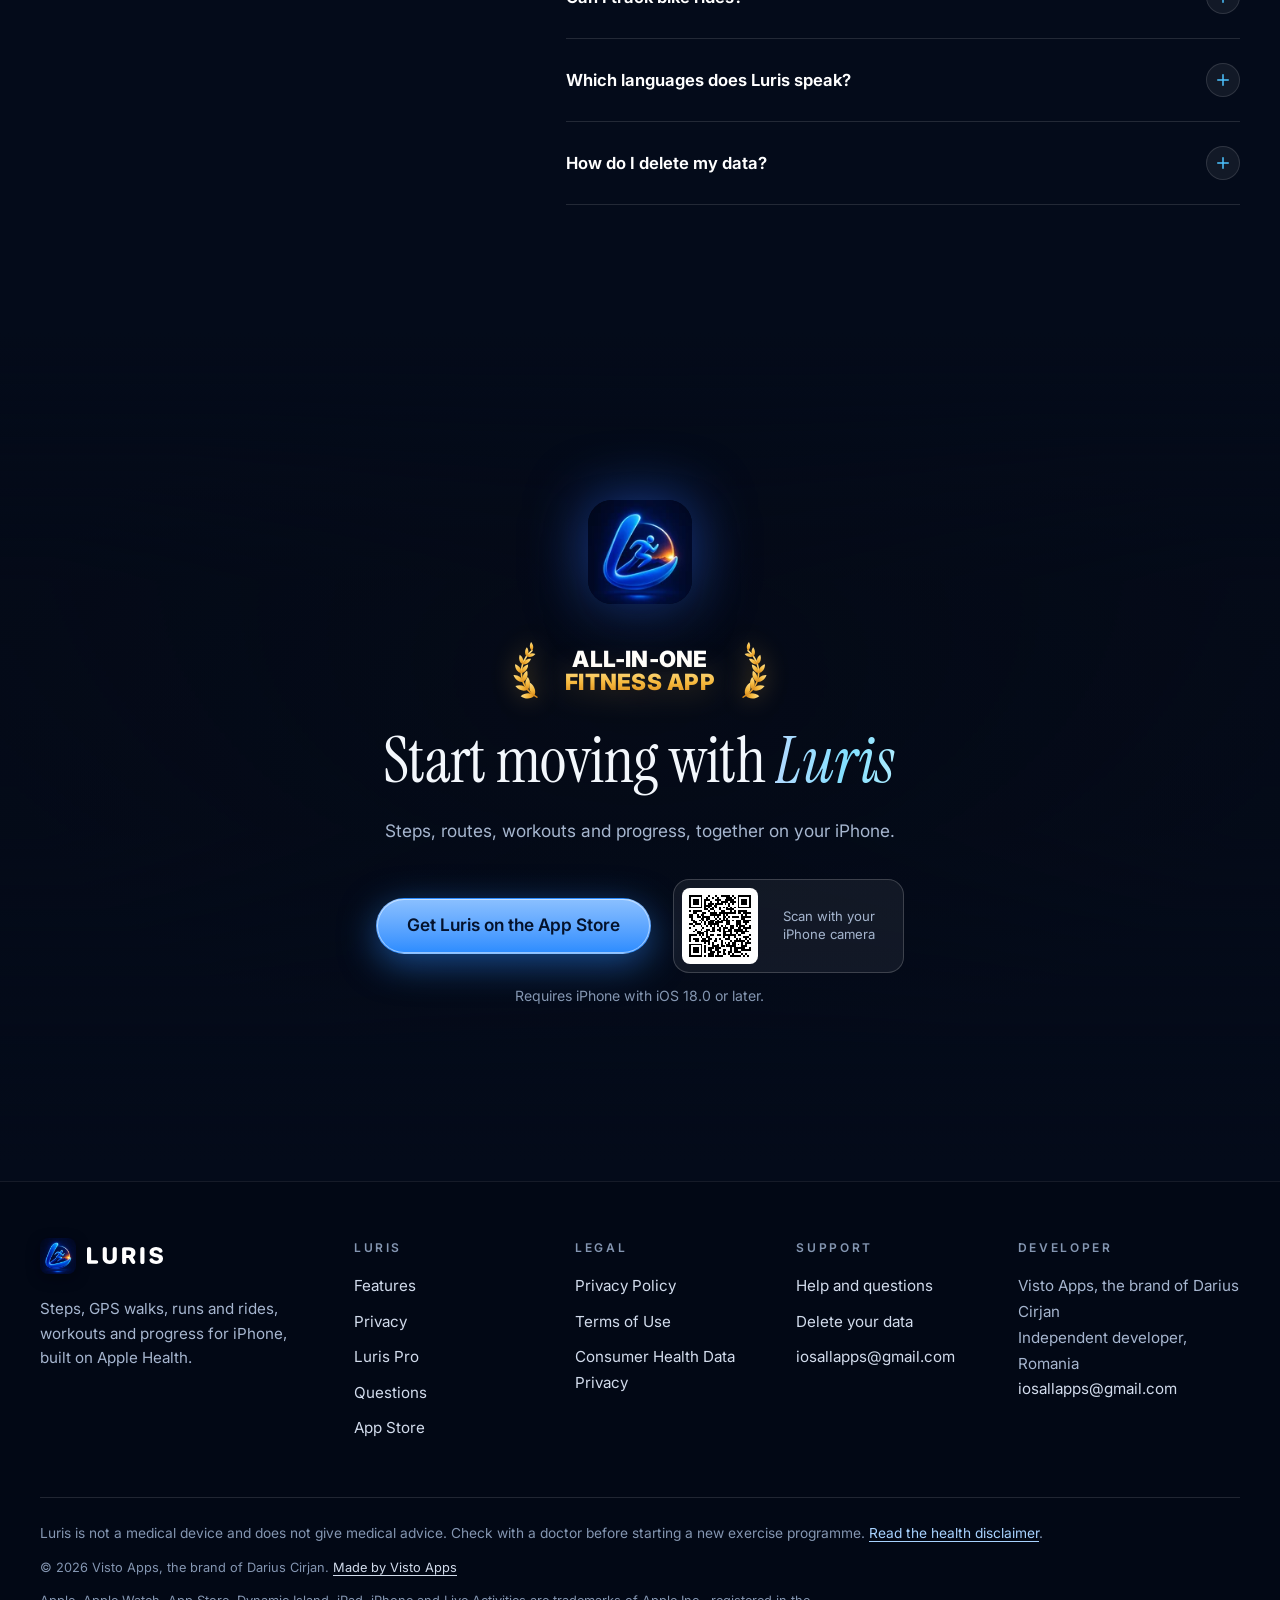
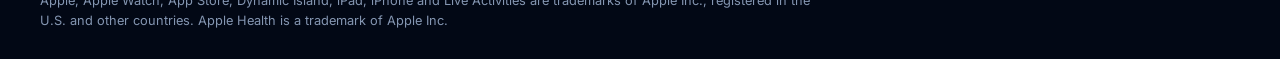
==== commit 7097952b: "Redesign the site in the Visto Apps style - blue aurora from the app palette, glass cards, Instrumen" ====
--- a/index.html
+++ b/index.html
@@ -7,12 +7,14 @@
     <meta name="referrer" content="strict-origin-when-cross-origin">
     <meta name="viewport" content="width=device-width, initial-scale=1, viewport-fit=cover">
     <meta name="color-scheme" content="dark">
-    <meta name="theme-color" content="#050A16">
+    <meta name="theme-color" content="#040b1a">
     <meta name="apple-itunes-app" content="app-id=6813596103">
     <link rel="icon" href="/favicon.ico" sizes="48x48">
     <link rel="icon" type="image/png" sizes="32x32" href="/favicon-32.png">
     <link rel="apple-touch-icon" href="/apple-touch-icon.png">
-    <link rel="stylesheet" href="/styles.css?v=8868ef481b">
+    <link rel="preload" href="/assets/fonts/inter.woff2" as="font" type="font/woff2" crossorigin>
+    <link rel="preload" href="/assets/fonts/instrument-serif.woff2" as="font" type="font/woff2" crossorigin>
+    <link rel="stylesheet" href="/styles.css?v=2f9dd77f56">
     <!-- /build:head -->
     <!-- build:meta -->
     <title>Luris: Step &amp; Activity Tracker for iPhone</title>
@@ -706,10 +708,9 @@
             </div>
             <p class="footer-health">Luris is not a medical device and does not give medical advice. Check with a doctor before starting a new exercise programme. <a href="/terms.html#accuracy">Read the health disclaimer</a>.</p>
             <div class="footer-bottom">
-                <span>&copy; 2026 Visto Apps, the brand of Darius Cirjan</span>
+                <span>&copy; 2026 Visto Apps, the brand of Darius Cirjan. <a href="https://vistoapps.com" rel="noopener">Made by Visto Apps</a></span>
                 <span class="trademarks">Apple, Apple Watch, App Store, Dynamic Island, iPad, iPhone and Live Activities are trademarks of Apple Inc., registered in the U.S. and other countries. Apple Health is a trademark of Apple Inc.</span>
             </div>
-            <svg class="footer-mark" viewBox="0 0 6679 1493" aria-hidden="true" focusable="false"><use href="#wordmark"/></svg>
         </div>
     </footer>
     <!-- /build:footer -->
--- a/styles.css
+++ b/styles.css
@@ -821,3 +821,179 @@
     .legal .legal-table td::before { content: attr(data-label); display: block; font-size: 0.72rem; letter-spacing: 0.1em; text-transform: uppercase; font-weight: 650; color: var(--faint); }
     .legal .legal-table tr { display: block; border-top: 1px solid var(--line); }
 }
+
+/* =====================================================================================
+   Visto Apps skin (2026-11): aurora from the app palette, glass cards, Instrument Serif
+   headlines with an italic accent line, Inter text, pill nav, self-hosted fonts.
+   Layout rules above are unchanged; everything below only re-skins them.
+   ===================================================================================== */
+
+@font-face { font-family: "Instrument Serif"; src: url("/assets/fonts/instrument-serif.woff2") format("woff2"); font-weight: 400; font-style: normal; font-display: swap; }
+@font-face { font-family: "Instrument Serif"; src: url("/assets/fonts/instrument-serif-italic.woff2") format("woff2"); font-weight: 400; font-style: italic; font-display: swap; }
+@font-face { font-family: "Inter"; src: url("/assets/fonts/inter.woff2") format("woff2"); font-weight: 100 900; font-style: normal; font-display: swap; }
+
+:root {
+    /* app palette: the only block that changes between app sites */
+    --c1: #2b8cff;
+    --c2: #1a3aa8;
+    --c3: #4cc3ff;
+    --accent-a: #b4d9ff;
+    --accent-b: #7fe0ff;
+    --on-c1: #04122c;
+    /* shared */
+    --bg: #040b1a;
+    --bg-2: #081633;
+    --bg-3: #0c1f45;
+    --ink: #f3f7fc;
+    --ink-2: #d2dcec;
+    --muted: #a6b6cf;
+    --faint: #8496b1;
+    --line: rgba(255, 255, 255, 0.12);
+    --line-2: rgba(255, 255, 255, 0.18);
+    --glass-line: rgba(255, 255, 255, 0.14);
+    --blue-1: var(--accent-a);
+    --blue-2: #5aa8ff;
+    --blue-3: var(--c1);
+    --blue-ink: #a8d3ff;
+    --glow: linear-gradient(95deg, var(--accent-a), var(--accent-b) 60%, #fff);
+    --serif: "Instrument Serif", "Iowan Old Style", Georgia, serif;
+    --font: "Inter", -apple-system, BlinkMacSystemFont, "Segoe UI", Roboto, "Helvetica Neue", Arial, sans-serif;
+    --radius: 28px;
+    --header: 72px;
+}
+
+html { background: var(--bg); }
+body { position: relative; background: none; font-family: var(--font); }
+body::after { display: none; }
+body::before {
+    content: ""; position: absolute; left: 0; right: 0; top: 0; height: 1500px; z-index: -1; pointer-events: none;
+    background:
+        radial-gradient(38% 30% at 18% 8%, color-mix(in srgb, var(--c1) 55%, transparent), transparent 70%),
+        radial-gradient(34% 28% at 82% 14%, color-mix(in srgb, var(--c2) 70%, transparent), transparent 70%),
+        radial-gradient(46% 30% at 50% 40%, color-mix(in srgb, var(--c3) 24%, transparent), transparent 72%),
+        radial-gradient(60% 40% at 50% 0%, color-mix(in srgb, var(--c1) 22%, var(--bg-2)), transparent 80%),
+        linear-gradient(180deg, var(--bg-2), var(--bg) 85%);
+    -webkit-mask-image: linear-gradient(180deg, #000 70%, transparent);
+            mask-image: linear-gradient(180deg, #000 70%, transparent);
+}
+
+/* serif headlines with an italic accent line */
+.hero h1, .section-title, .chapter h2, .pro h2, .final h2, .page-hero h1, .notfound h1, .contact-card h2 {
+    font-family: var(--serif); font-weight: 400; letter-spacing: -0.01em; line-height: 1.02; text-wrap: balance;
+}
+.hero h1 { font-size: clamp(3rem, 6.4vw, 5.9rem); line-height: 0.98; }
+.section-title, .chapter h2, .pro h2, .final h2 { font-size: clamp(2.5rem, 5vw, 4.6rem); }
+.page-hero h1 { font-size: clamp(2.8rem, 5.8vw, 5rem); }
+.notfound h1 { font-size: clamp(2.6rem, 5.4vw, 3.6rem); }
+.legal h2, .faq-item h2 { font-family: var(--serif); font-weight: 400; letter-spacing: -0.01em; }
+.legal h2 { font-size: clamp(1.8rem, 2.8vw, 2.3rem); }
+.faq-item h2 { font-size: clamp(1.6rem, 2.4vw, 2rem); }
+.glow {
+    font-style: italic; padding-right: 0.06em; padding-bottom: 0; filter: none;
+    background: linear-gradient(95deg, var(--accent-a), var(--accent-b) 60%, color-mix(in srgb, var(--accent-b) 60%, white));
+    -webkit-background-clip: text; background-clip: text; color: transparent;
+}
+.proof-grid .num, .widget-num, .week-value { font-family: var(--serif); font-weight: 400; letter-spacing: -0.01em; }
+.proof-grid .num { font-size: clamp(2.6rem, 3.6vw, 3.5rem); filter: none; }
+.laurel-text { font-family: var(--font); }
+
+.eyebrow {
+    display: block; gap: 0; font-size: 0.78rem; font-weight: 600; letter-spacing: 0.3em; color: color-mix(in srgb, var(--c3) 70%, white);
+}
+.eyebrow::before, .eyebrow::after { display: none; }
+.eyebrow-gold { color: var(--gold-1); }
+
+/* glass */
+.glass, .tile, .privacy-card, .proof-grid {
+    background: linear-gradient(160deg, color-mix(in srgb, var(--c1) 13%, rgba(255, 255, 255, 0.05)), rgba(255, 255, 255, 0.03));
+    border: 1px solid var(--glass-line);
+    box-shadow: inset 0 1px 0 rgba(255, 255, 255, 0.08);
+}
+.tile-widget, .privacy-card--main {
+    background: radial-gradient(90% 70% at 50% 100%, color-mix(in srgb, var(--c1) 26%, transparent), transparent 70%),
+                linear-gradient(160deg, color-mix(in srgb, var(--c1) 13%, rgba(255, 255, 255, 0.05)), rgba(255, 255, 255, 0.03));
+}
+.privacy-card--main { background: radial-gradient(80% 60% at 0% 0%, rgba(61, 220, 132, 0.12), transparent 70%), linear-gradient(160deg, color-mix(in srgb, var(--c1) 13%, rgba(255, 255, 255, 0.05)), rgba(255, 255, 255, 0.03)); }
+.tile, .privacy-card { transition: transform 0.25s cubic-bezier(.2, .7, .2, 1), border-color 0.25s, box-shadow 0.25s; }
+.tile:hover, .privacy-card:hover { transform: translateY(-3px); border-color: color-mix(in srgb, var(--c1) 55%, white 10%); box-shadow: 0 0 34px color-mix(in srgb, var(--c1) 24%, transparent); }
+.pro-card {
+    background: linear-gradient(160deg, color-mix(in srgb, var(--c1) 22%, rgba(255, 255, 255, 0.05)), color-mix(in srgb, var(--c2) 22%, rgba(255, 255, 255, 0.03)));
+    border: 1px solid color-mix(in srgb, var(--c1) 55%, white 10%);
+    box-shadow: 0 0 40px color-mix(in srgb, var(--c1) 22%, transparent), inset 0 1px 0 rgba(255, 255, 255, 0.1);
+}
+.pro-list { border-top-color: var(--line); }
+
+/* header: logo + pill nav */
+.site-header { background: rgba(4, 11, 26, 0.6); border-bottom: 0; padding: 4px 0; }
+.brand img { box-shadow: 0 4px 14px rgba(0, 0, 0, 0.35); border-radius: 22.5%; }
+.nav {
+    gap: 2px; padding: 5px; border-radius: 999px;
+    background: color-mix(in srgb, var(--c1) 12%, rgba(8, 22, 51, 0.6));
+    border: 1px solid color-mix(in srgb, var(--c1) 38%, transparent);
+    box-shadow: inset 0 1px 0 rgba(255, 255, 255, 0.08), 0 0 24px color-mix(in srgb, var(--c1) 18%, transparent);
+}
+.nav a { padding: 8px 15px; border-radius: 999px; font-size: 0.92rem; font-weight: 500; color: var(--ink); white-space: nowrap; transition: background 0.2s; }
+.nav a:hover { background: rgba(255, 255, 255, 0.08); color: #fff; }
+.nav a[aria-current="page"] { background: color-mix(in srgb, var(--c1) 45%, rgba(255, 255, 255, 0.06)); box-shadow: inset 0 1px 0 rgba(255, 255, 255, 0.2); }
+.nav .btn-primary { margin-left: 4px; padding: 8px 16px; min-height: 0; color: var(--on-c1); }
+.nav .btn-primary:hover { color: var(--on-c1); background: linear-gradient(180deg, color-mix(in srgb, var(--c1) 40%, white), var(--c1)); }
+
+/* buttons */
+.btn { font-family: var(--font); font-weight: 600; }
+.btn-primary {
+    color: var(--on-c1);
+    background: linear-gradient(180deg, color-mix(in srgb, var(--c1) 55%, white), var(--c1));
+    box-shadow: 0 0 0 1px rgba(255, 255, 255, 0.5) inset, 0 10px 36px color-mix(in srgb, var(--c1) 50%, transparent);
+}
+.btn-primary:hover { color: var(--on-c1); box-shadow: 0 0 0 1px rgba(255, 255, 255, 0.7) inset, 0 14px 46px color-mix(in srgb, var(--c1) 65%, transparent); }
+.btn-ghost { background: rgba(255, 255, 255, 0.07); border-color: var(--line-2); }
+
+/* hero: photo fades into the aurora instead of a solid navy */
+.hero-bg {
+    -webkit-mask-image: linear-gradient(90deg, #000 38%, transparent 98%), linear-gradient(180deg, #000 70%, transparent);
+            mask-image: linear-gradient(90deg, #000 38%, transparent 98%), linear-gradient(180deg, #000 70%, transparent);
+    -webkit-mask-composite: source-in; mask-composite: intersect;
+}
+.hero::before {
+    background:
+        linear-gradient(90deg, rgba(4, 11, 26, 0.6) 0%, rgba(4, 11, 26, 0.3) 34%, transparent 62%),
+        radial-gradient(640px 520px at 78% 48%, color-mix(in srgb, var(--c1) 22%, transparent), transparent 70%);
+}
+.hero .lede { text-shadow: 0 1px 18px rgba(4, 11, 26, 0.9); color: var(--ink-2); }
+.hero-stage::before { background: radial-gradient(closest-side, color-mix(in srgb, var(--c1) 50%, transparent), transparent); }
+.stage::before { background: radial-gradient(closest-side, color-mix(in srgb, var(--c1) 40%, transparent), transparent); }
+.motto { color: var(--ink); border-color: color-mix(in srgb, var(--c1) 45%, transparent); background: color-mix(in srgb, var(--c1) 16%, rgba(255, 255, 255, 0.04)); box-shadow: none; }
+.motto i { background: var(--c3); }
+.ticks svg, .legal li::marker { color: var(--c1); }
+.ticks svg { color: var(--c3); }
+.qa-icon { color: var(--c3); }
+.pro-fine, .fine { color: var(--faint); }
+
+/* chapters, pro and final sit below the aurora: keep their navy fades on the new --bg */
+.chapter::before, .pro::before, .final::before { --bg: #040b1a; }
+
+/* footer */
+.site-footer { margin-top: 20px; padding-top: 56px; background: rgba(2, 8, 20, 0.62); border-top: 1px solid rgba(255, 255, 255, 0.08); }
+.footer-col h2 { font-size: 0.75rem; letter-spacing: 0.22em; font-weight: 600; }
+.footer-bottom a { color: var(--ink-2); }
+.footer-bottom { padding-bottom: 28px; }
+
+@media (max-width: 900px) {
+    .hero-bg {
+        -webkit-mask-image: linear-gradient(180deg, #000 40%, transparent);
+                mask-image: linear-gradient(180deg, #000 40%, transparent);
+    }
+    .hero::before {
+        background:
+            linear-gradient(180deg, rgba(4, 11, 26, 0.5) 0%, rgba(4, 11, 26, 0.7) 34%, rgba(4, 11, 26, 0.25) 56%, transparent 74%),
+            radial-gradient(500px 360px at 50% 70%, color-mix(in srgb, var(--c1) 22%, transparent), transparent 70%);
+    }
+}
+@media (max-width: 640px) {
+    :root { --gutter: 28px; }
+    body { font-size: 0.97rem; }
+    .site-header .container { padding-inline: 16px; }
+    .privacy-grid, .bento, .proof-grid, .leaves, .pro-card, .contact-card, .legal .table-wrap, .toc { margin-inline: -12px; }
+    .legal-layout, .site-footer .container { padding-inline: 28px; }
+}
+@media (forced-colors: active) { .glow { color: CanvasText; background: none; } }
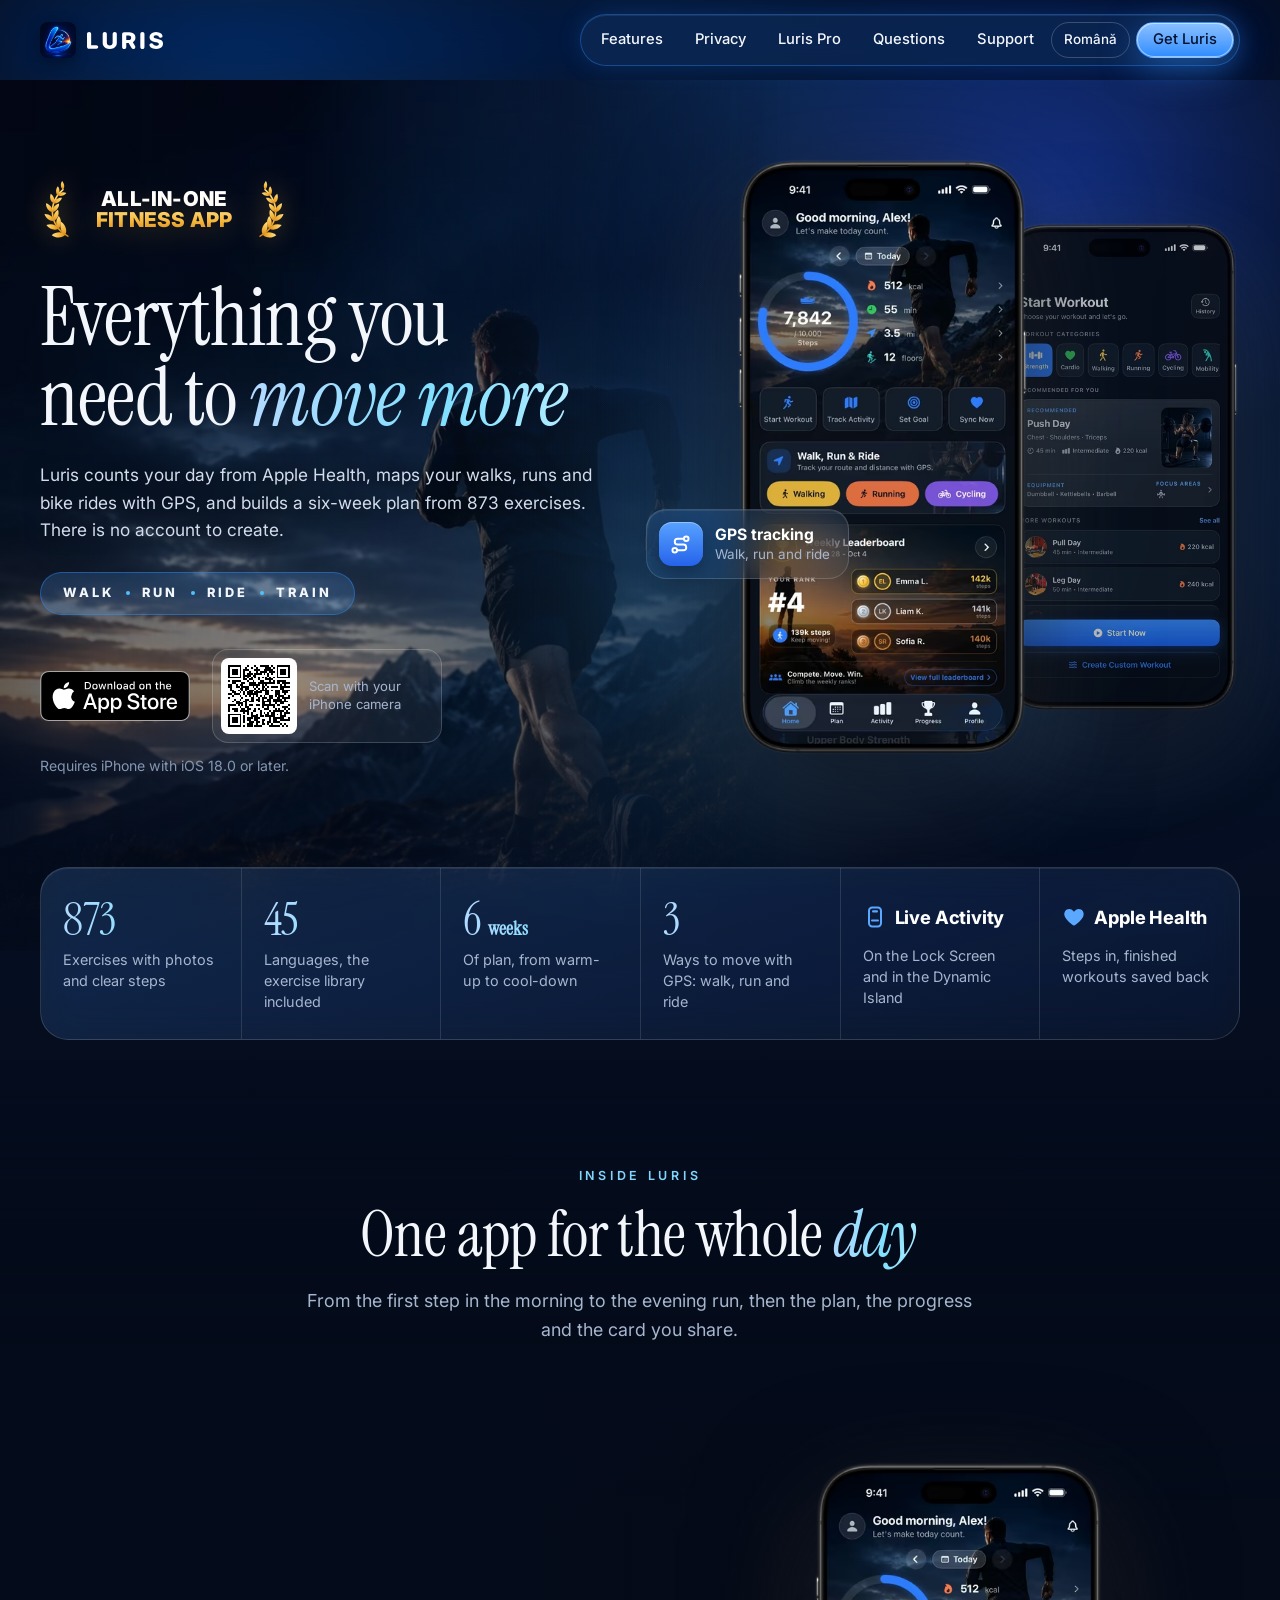
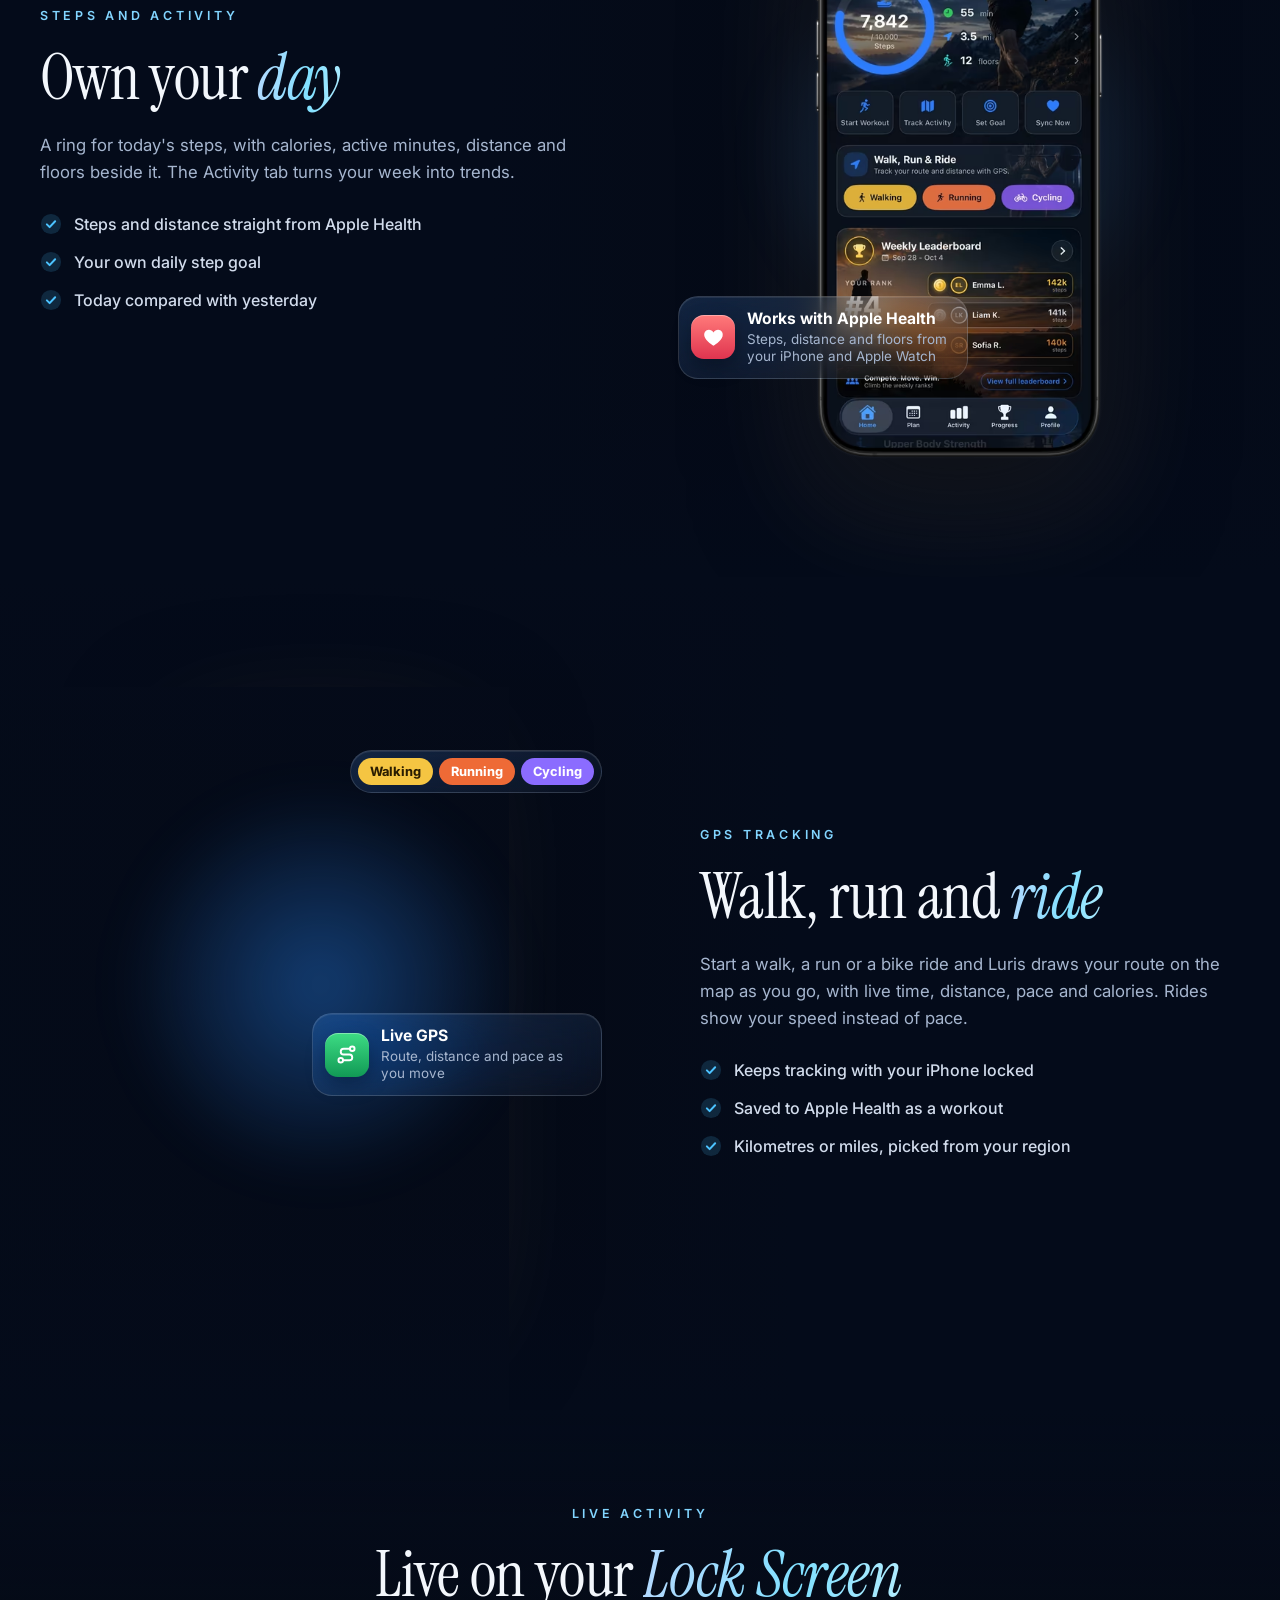
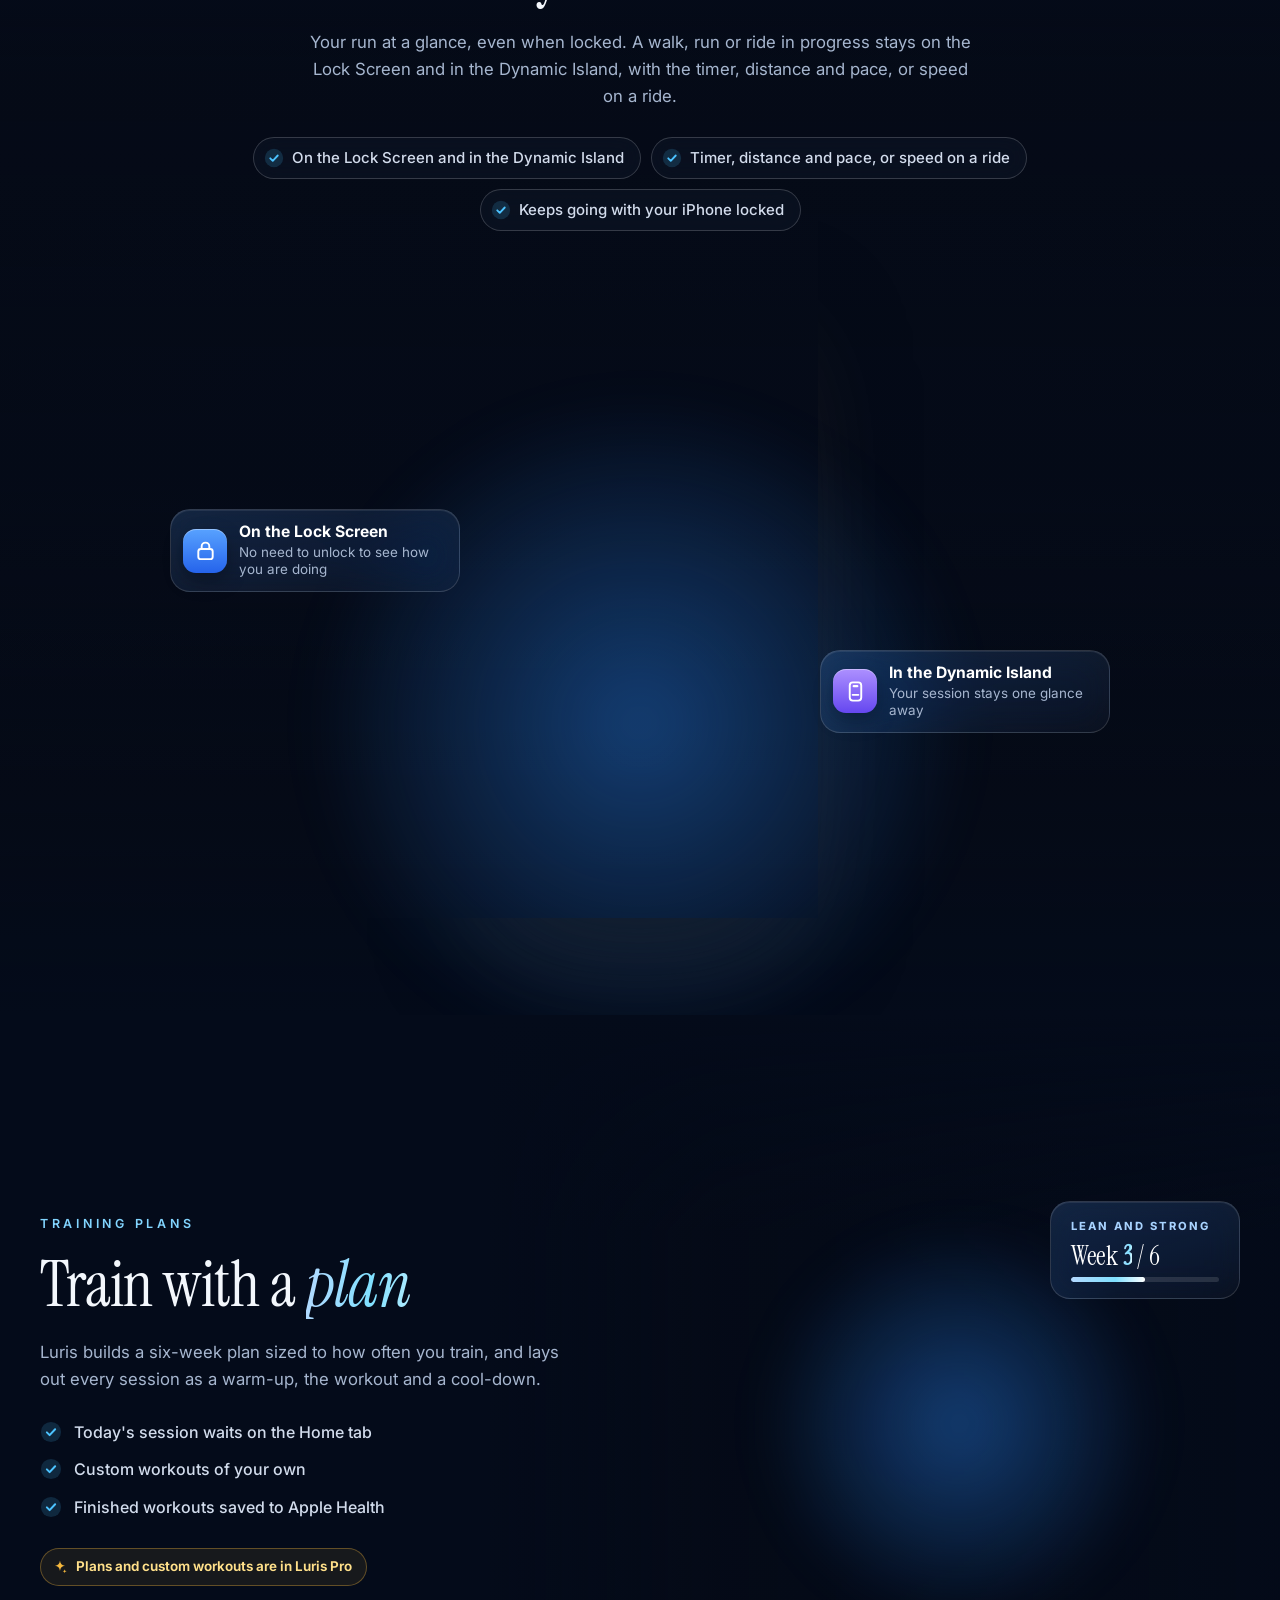
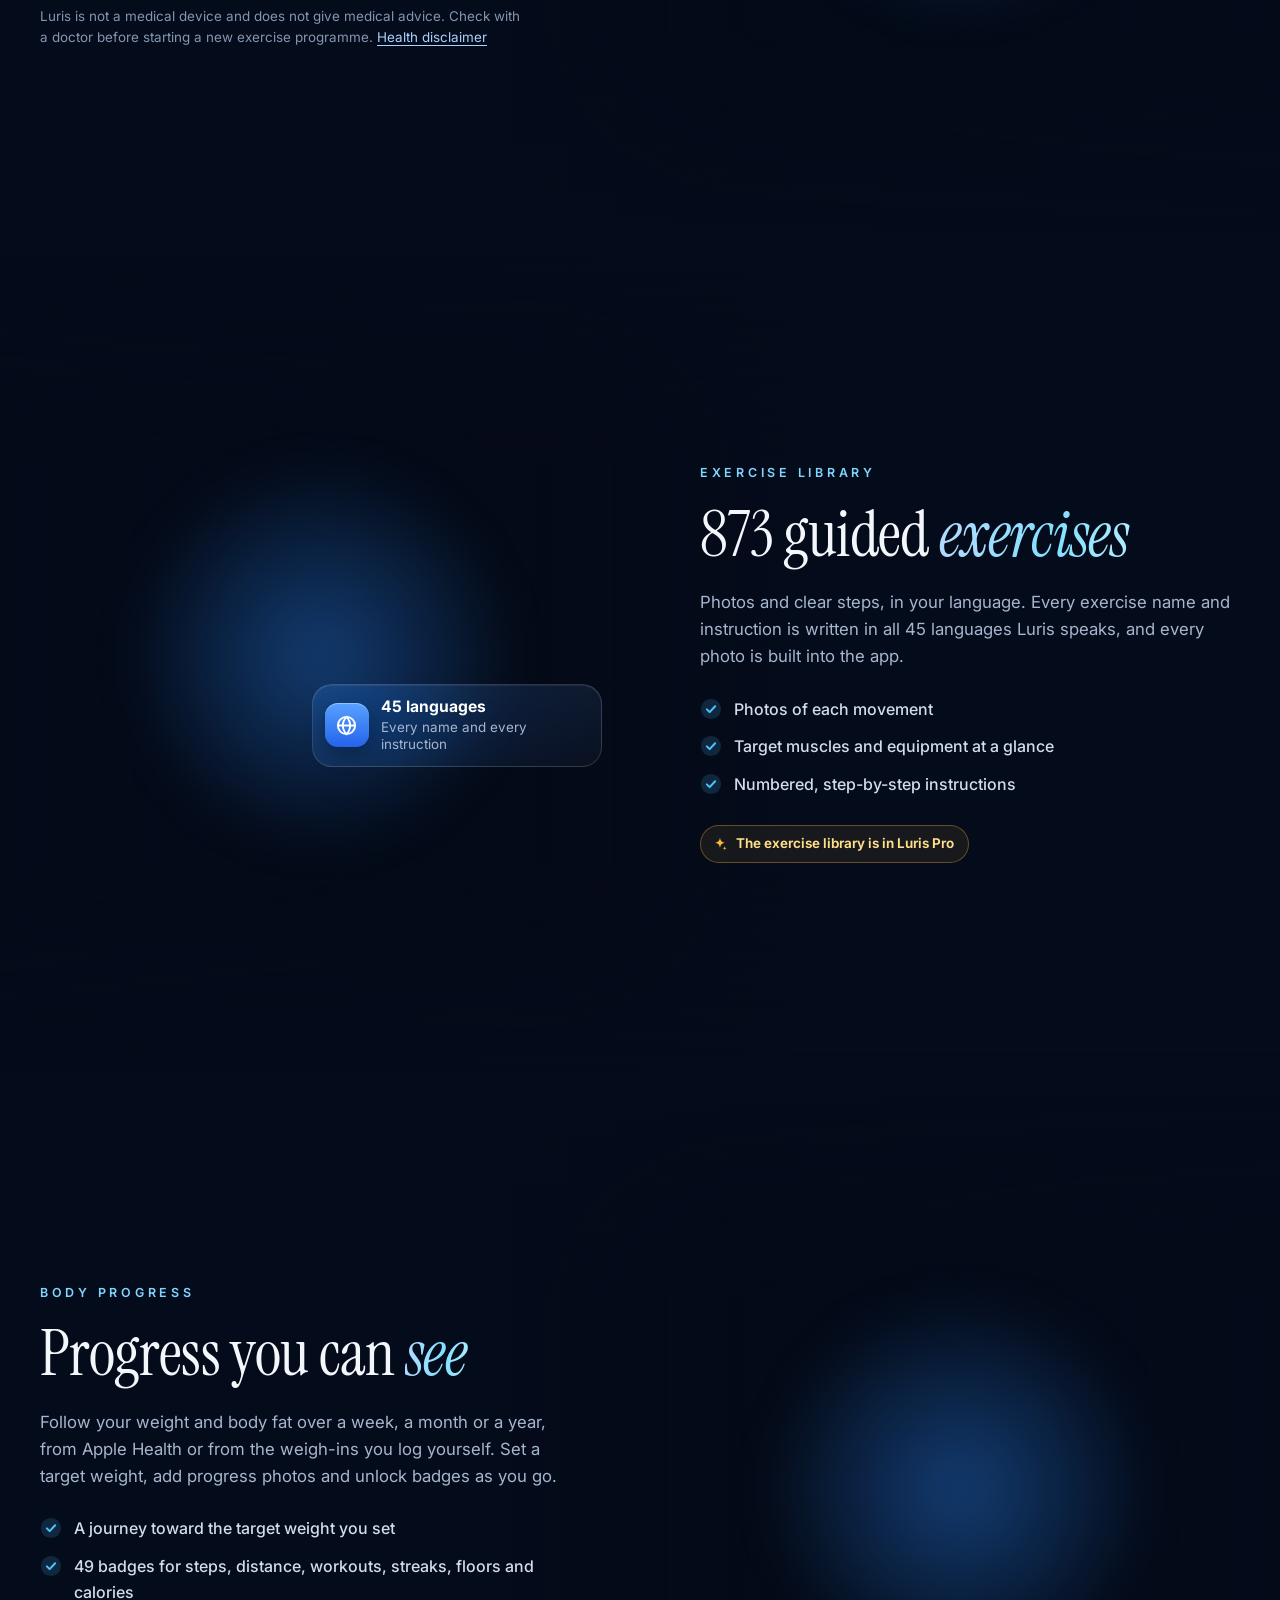
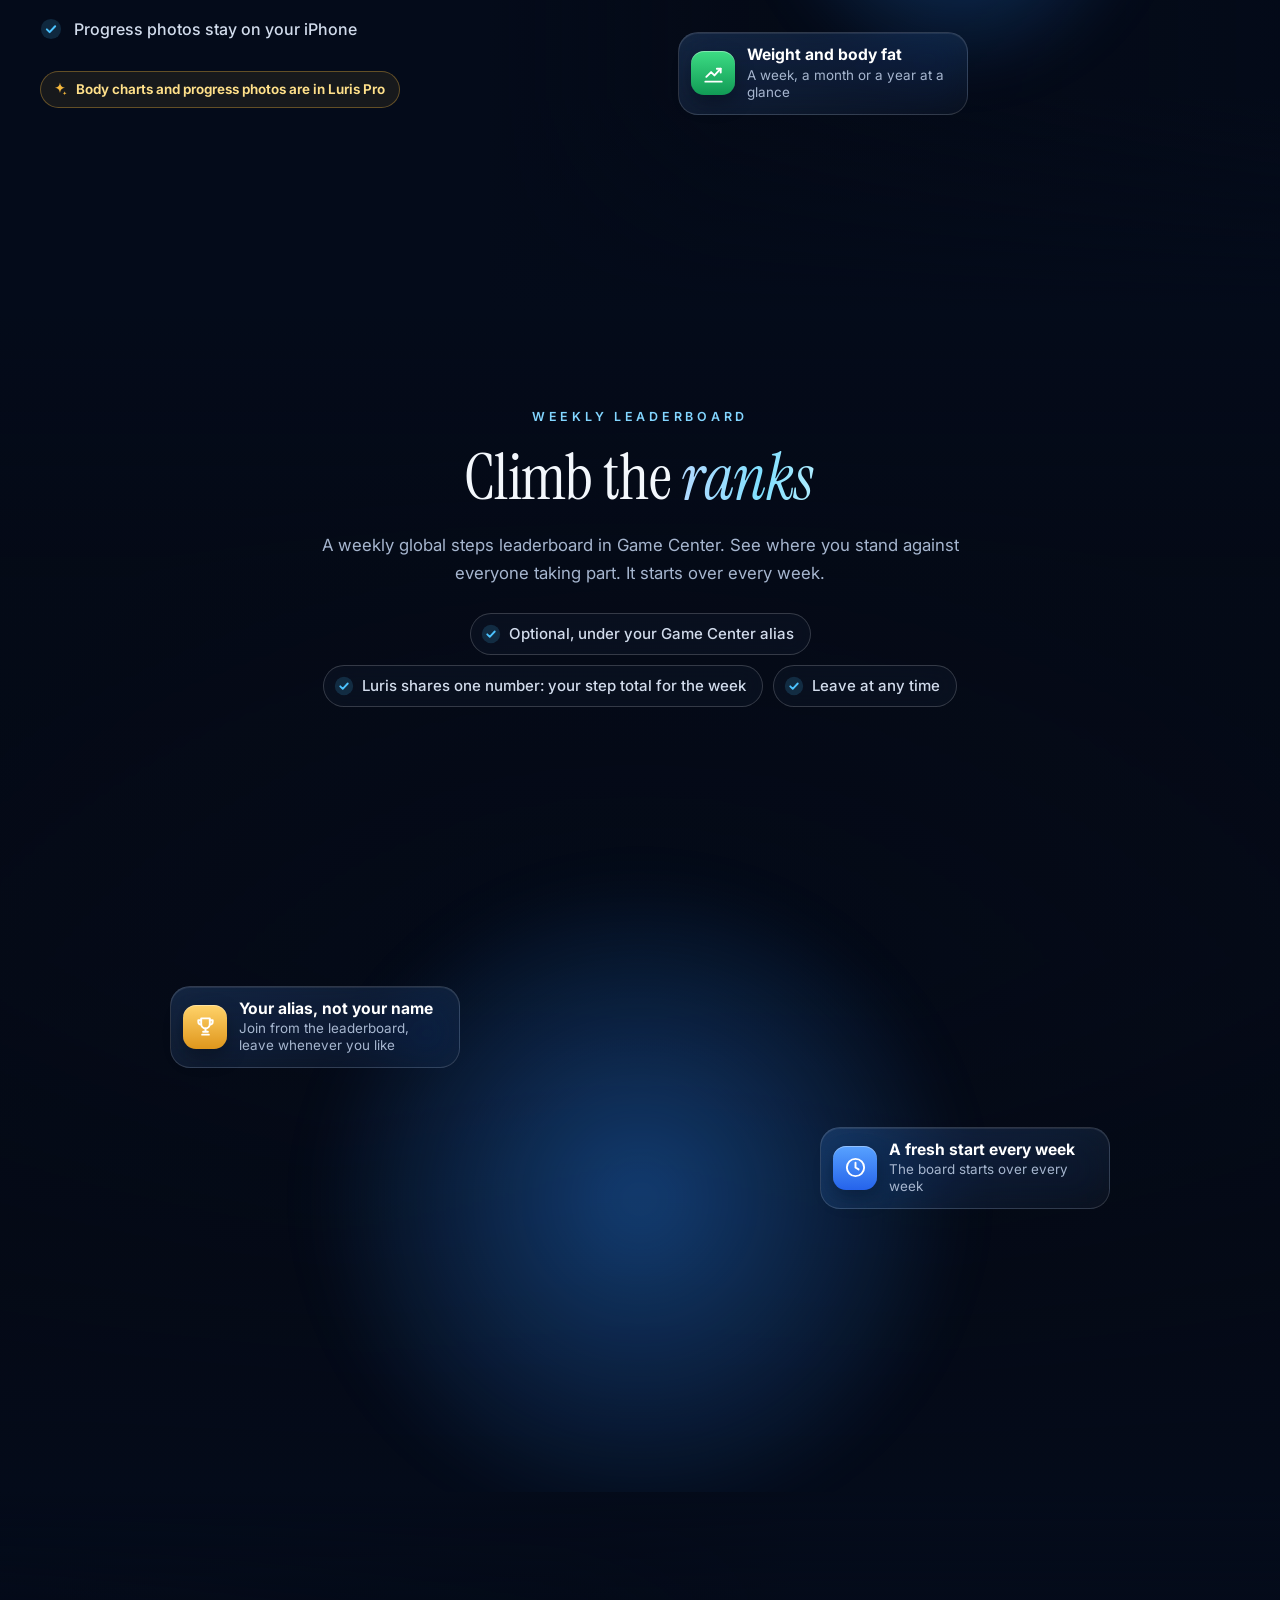
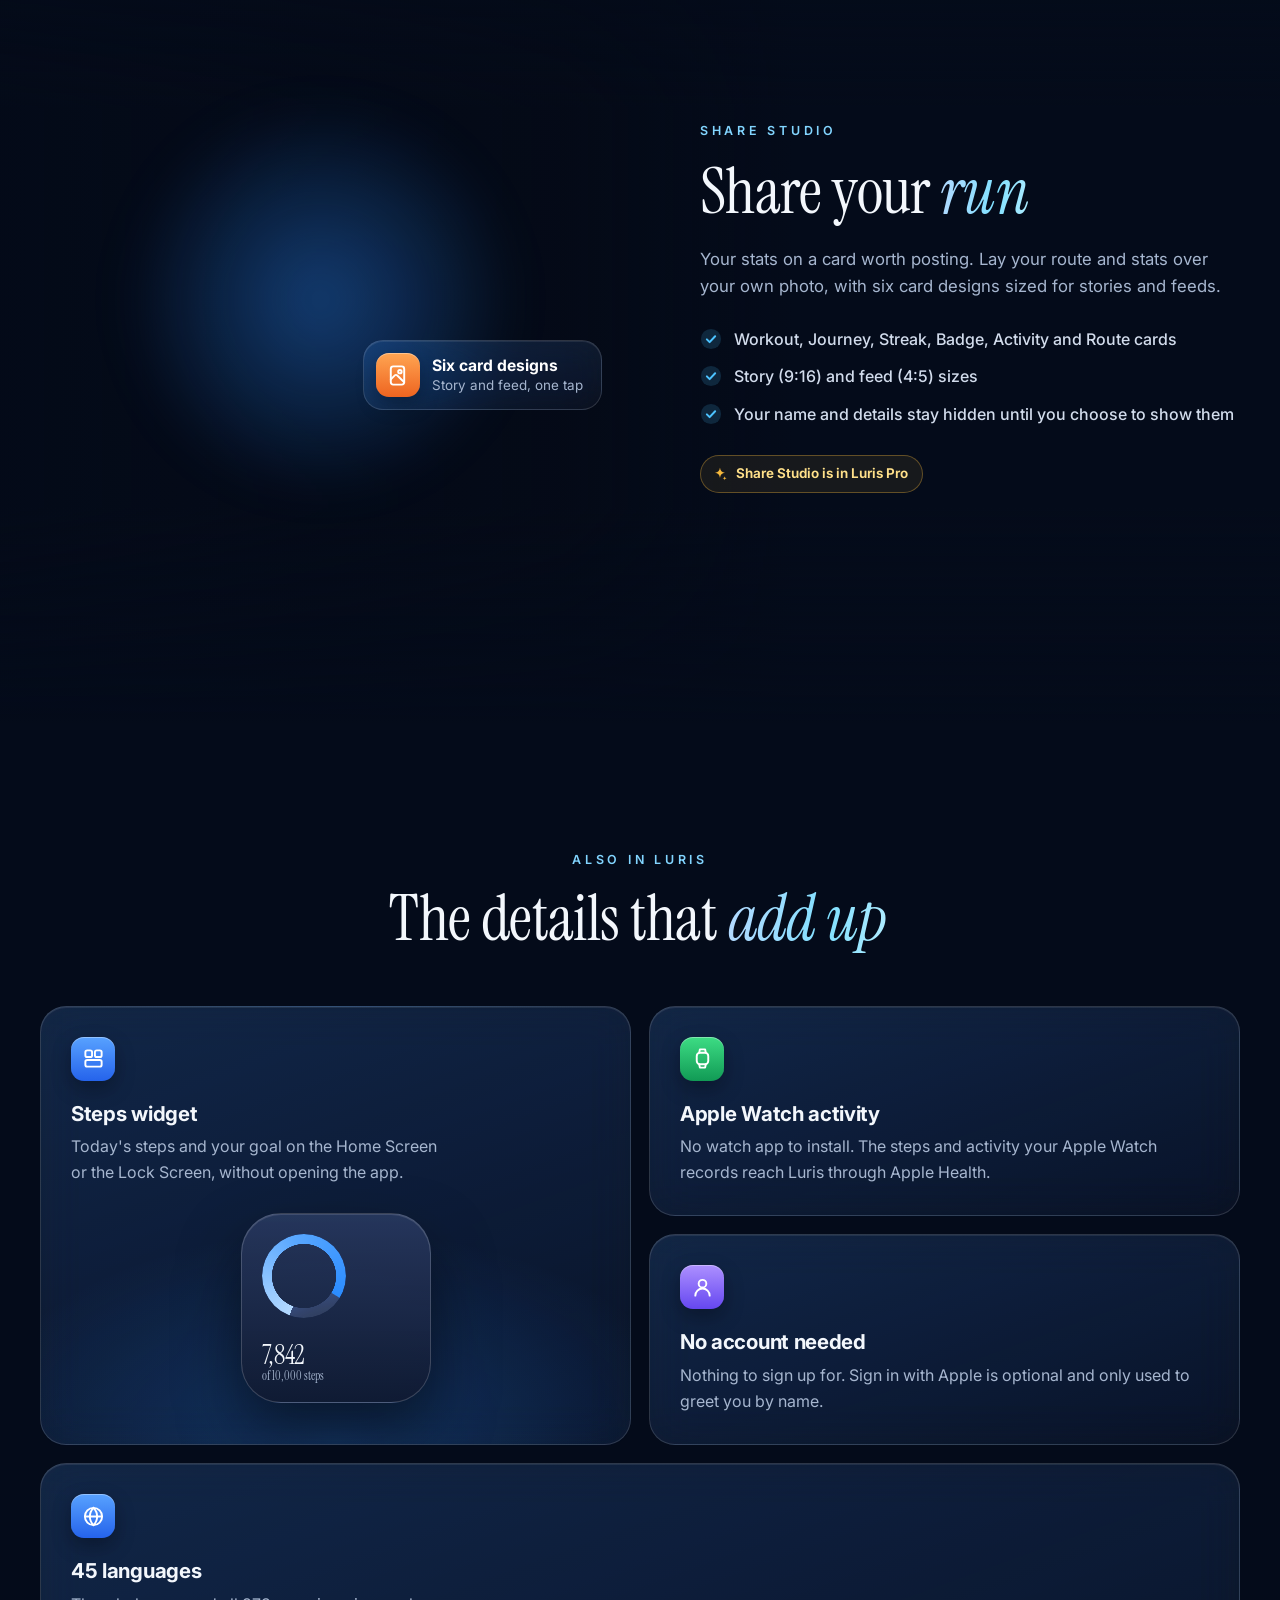
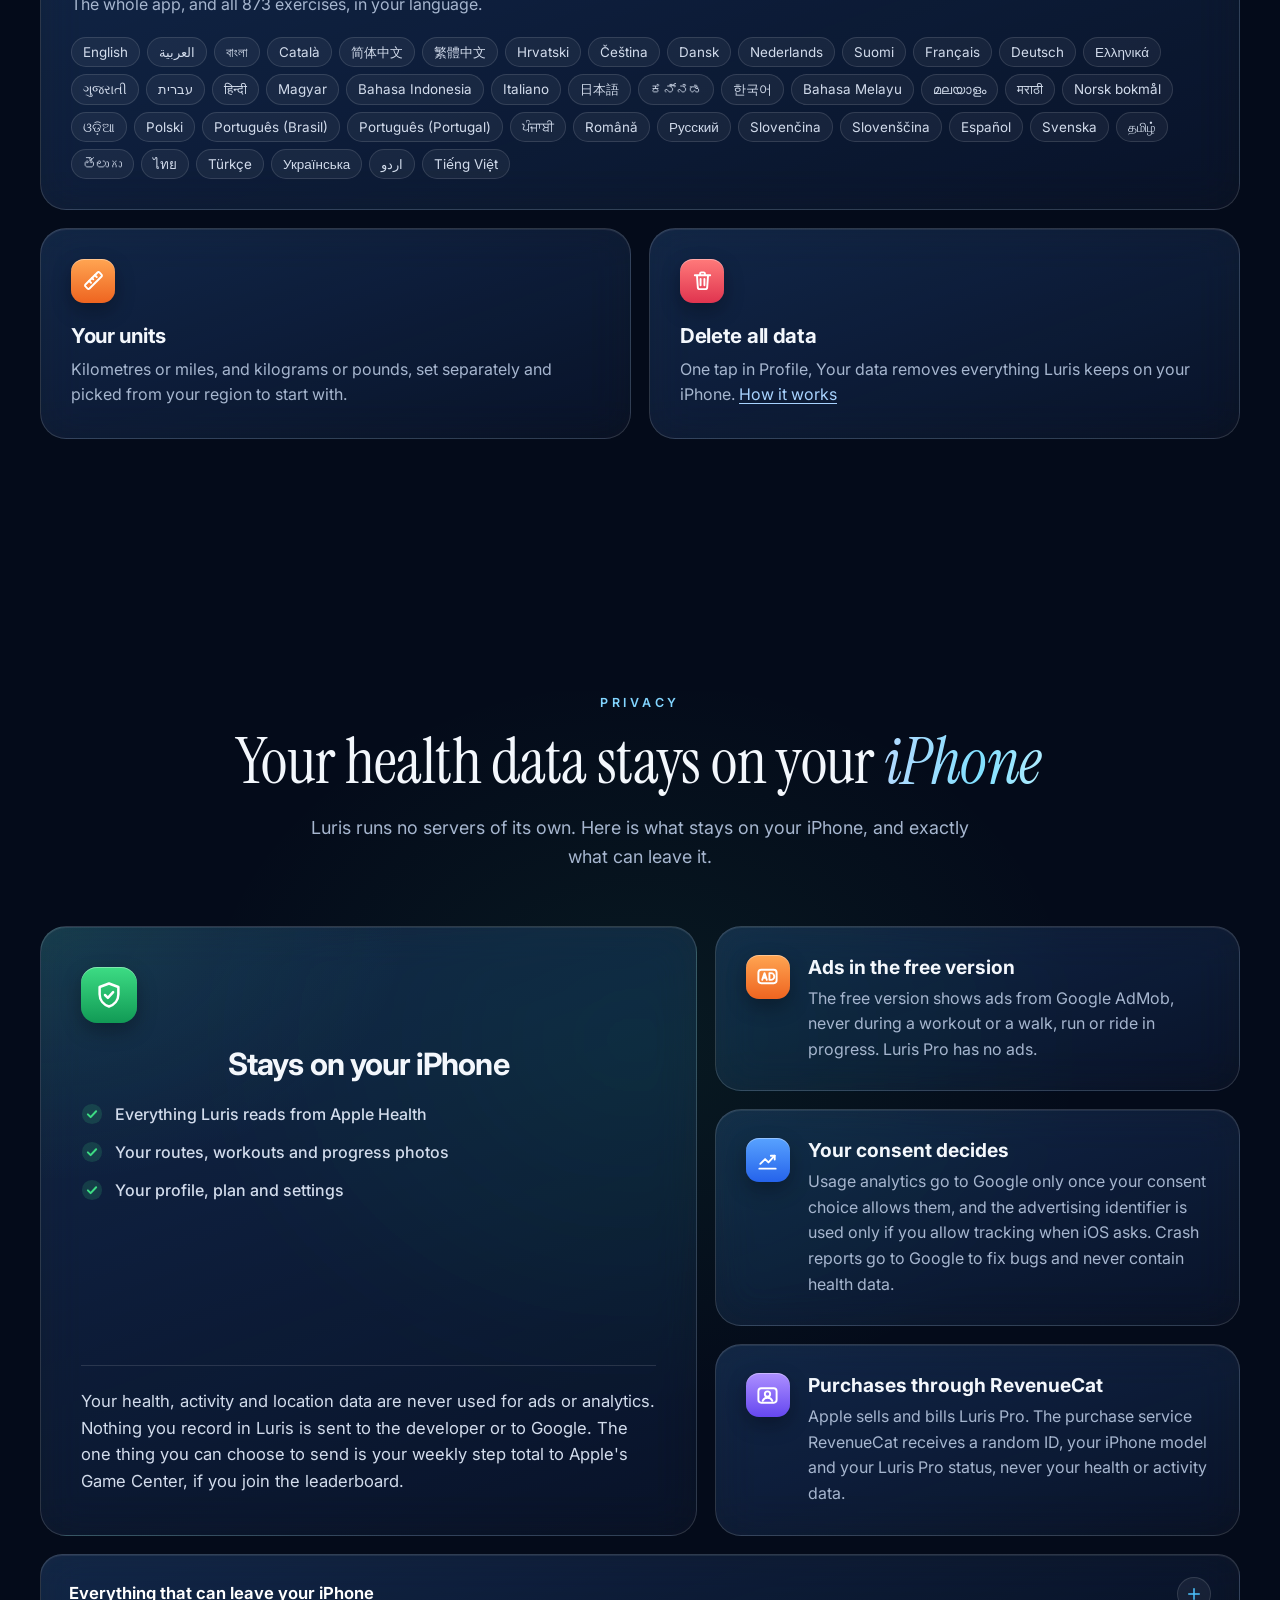
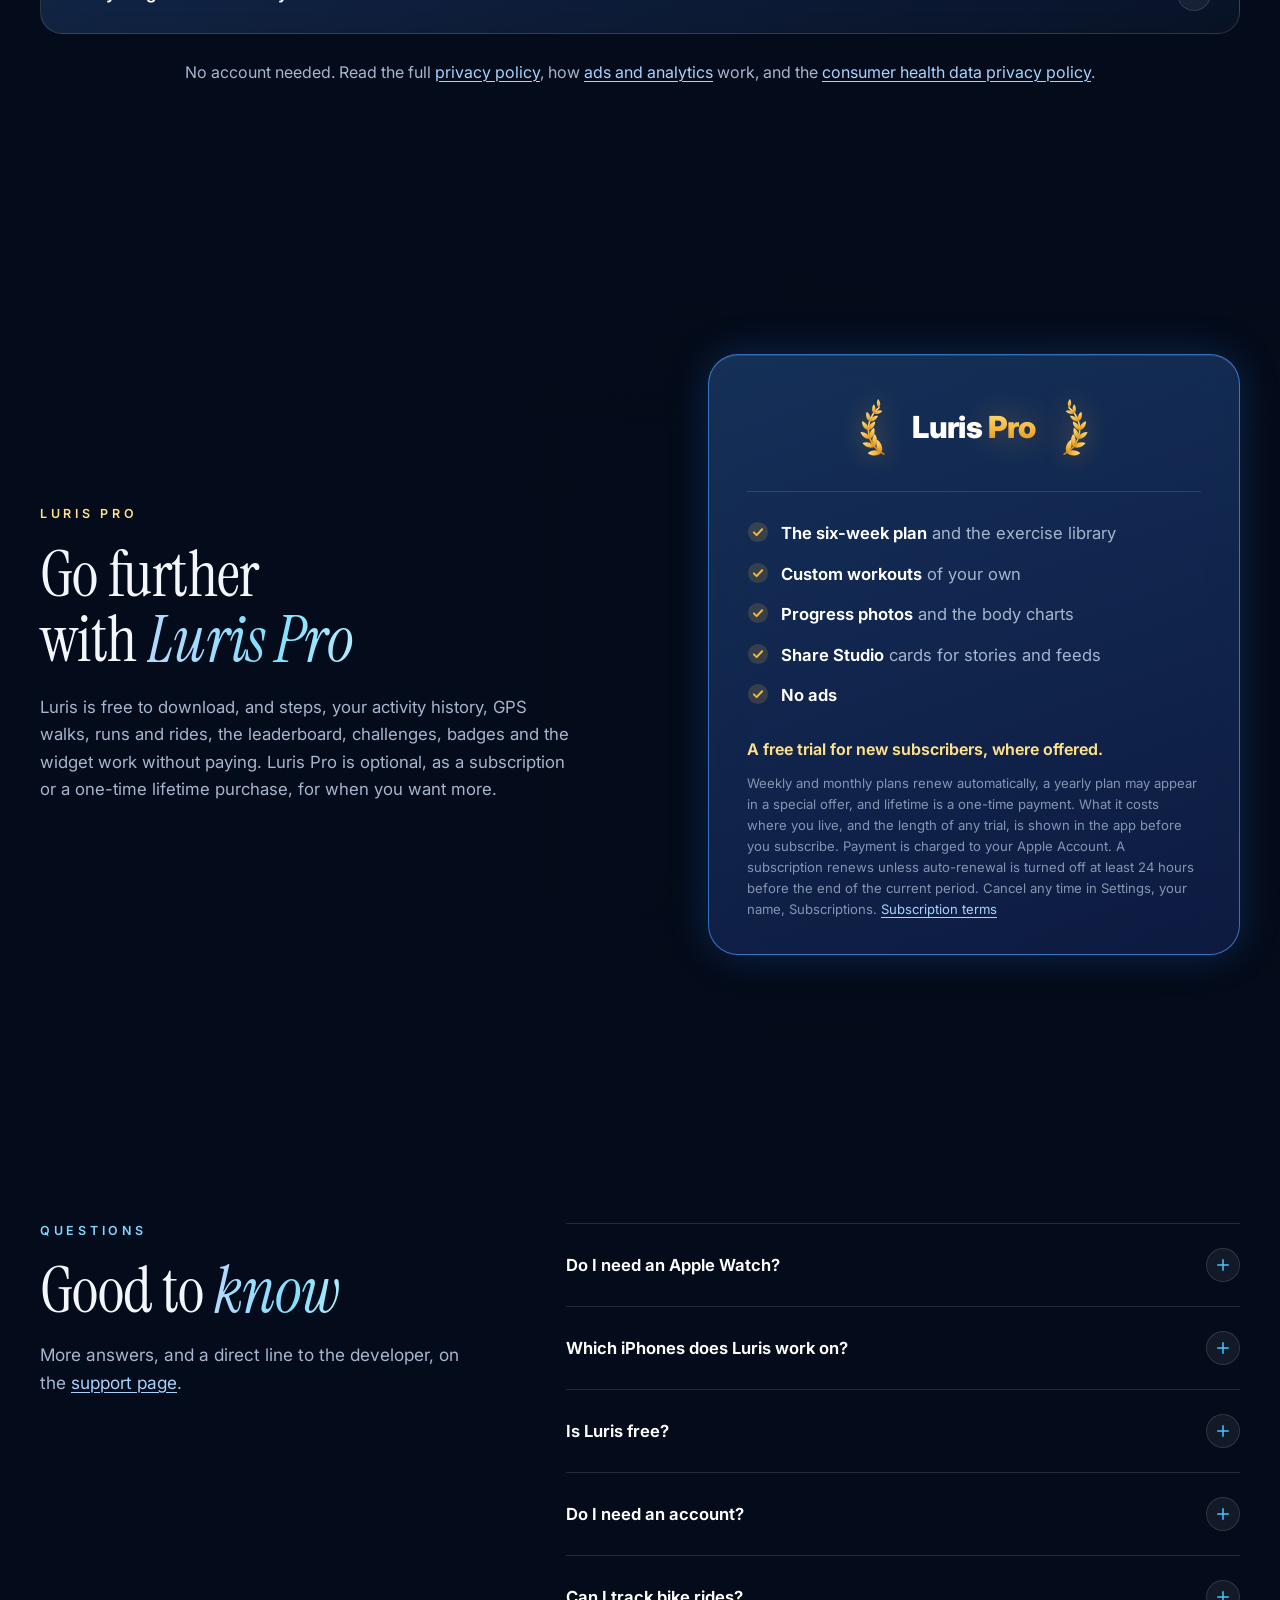
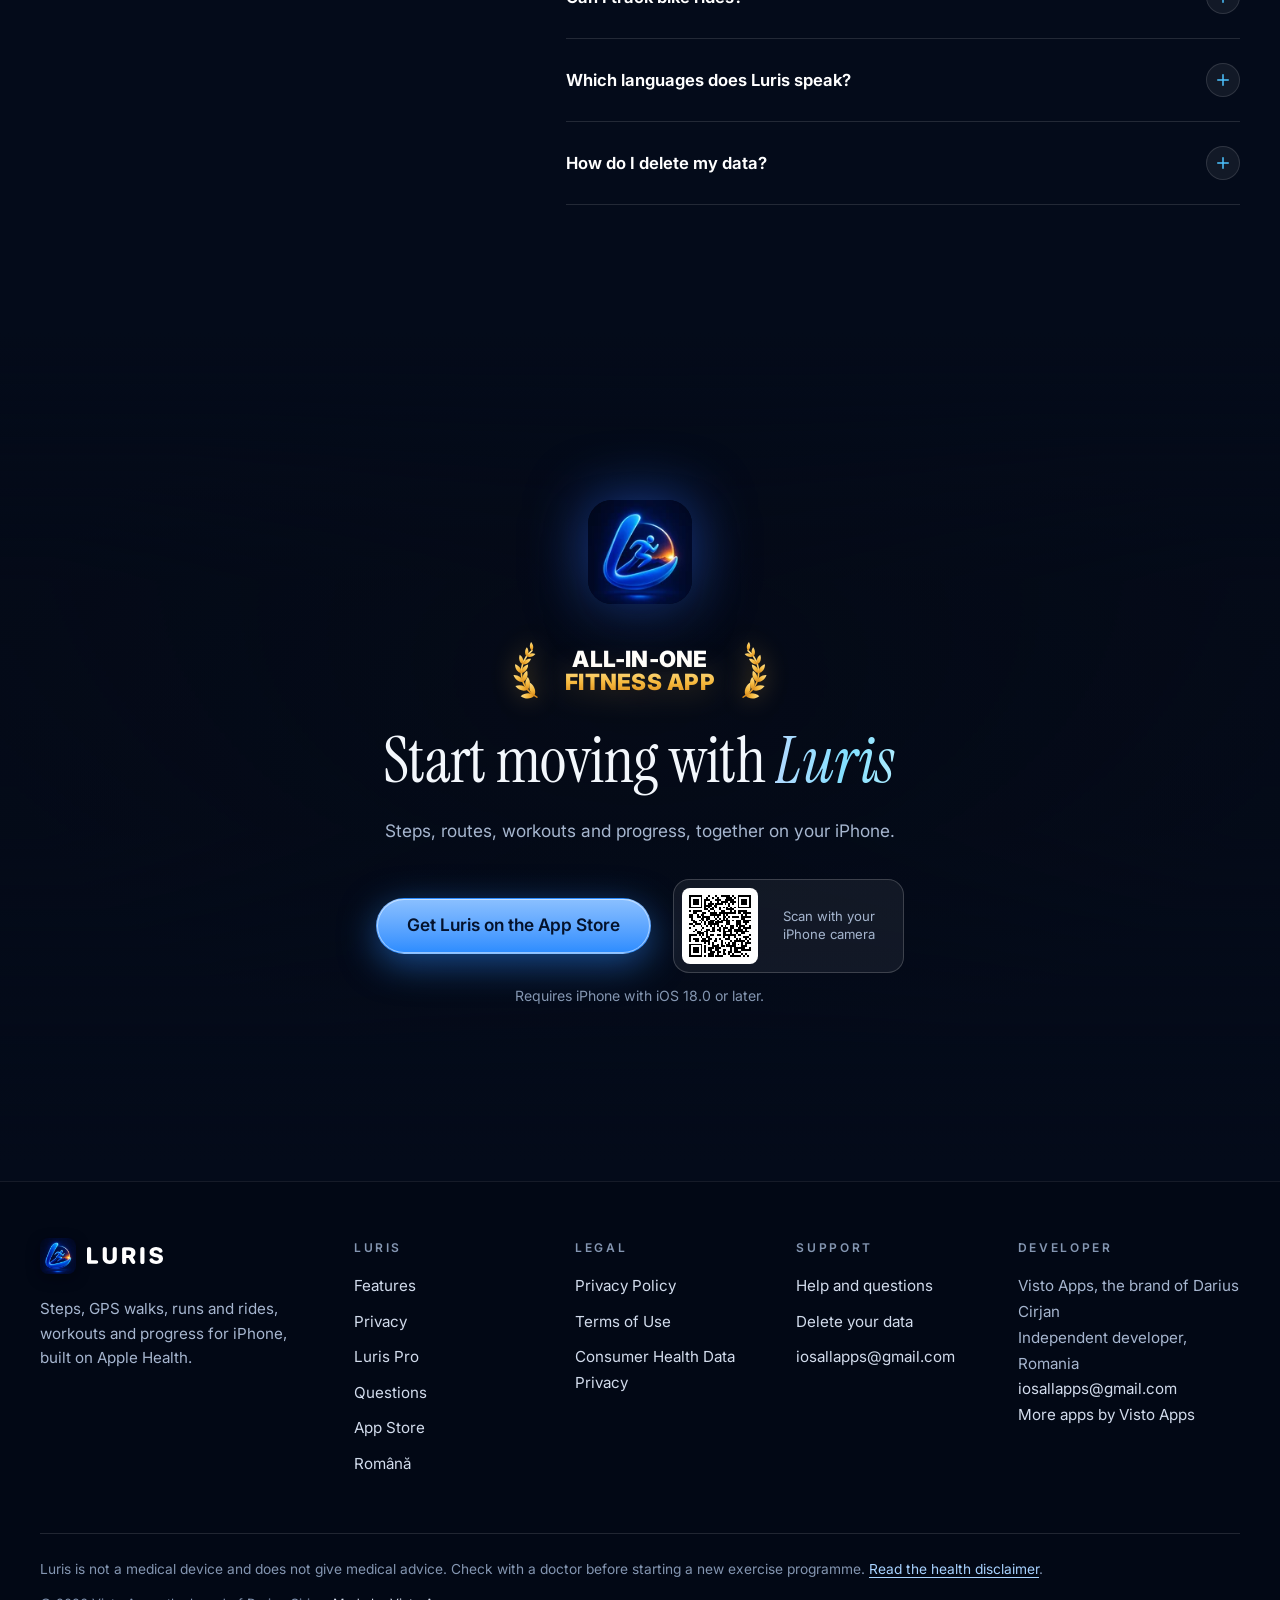
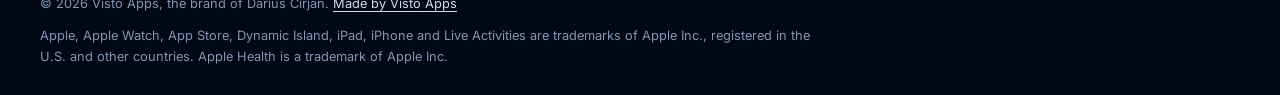
==== commit 94a01307: "Improve SEO - add real Romanian pages (/ro/ home, support, privacy, terms) with hreflang pairs and a" ====
--- a/index.html
+++ b/index.html
@@ -14,15 +14,19 @@
     <link rel="apple-touch-icon" href="/apple-touch-icon.png">
     <link rel="preload" href="/assets/fonts/inter.woff2" as="font" type="font/woff2" crossorigin>
     <link rel="preload" href="/assets/fonts/instrument-serif.woff2" as="font" type="font/woff2" crossorigin>
-    <link rel="stylesheet" href="/styles.css?v=2f9dd77f56">
+    <link rel="stylesheet" href="/styles.css?v=b98beccbe6">
     <!-- /build:head -->
     <!-- build:meta -->
     <title>Luris: Step &amp; Activity Tracker for iPhone</title>
-    <meta name="description" content="Luris counts your steps from Apple Health, maps your walks, runs and bike rides with GPS and builds a six-week plan from 873 exercises. No account needed.">
+    <meta name="description" content="Luris is a free step counter and fitness tracker for iPhone. Steps from Apple Health, GPS maps of walks, runs and rides, and a six-week plan.">
     <link rel="canonical" href="https://lurisapp.com/">
+    <link rel="alternate" hreflang="en" href="https://lurisapp.com/">
+    <link rel="alternate" hreflang="ro" href="https://lurisapp.com/ro/">
+    <link rel="alternate" hreflang="x-default" href="https://lurisapp.com/">
     <meta property="og:type" content="website">
     <meta property="og:site_name" content="Luris">
     <meta property="og:locale" content="en_US">
+    <meta property="og:locale:alternate" content="ro_RO">
     <meta property="og:url" content="https://lurisapp.com/">
     <meta property="og:title" content="Luris: Step &amp; Activity Tracker for iPhone">
     <meta property="og:description" content="Steps, GPS walks, runs and rides, a six-week plan and progress you can see, built on Apple Health.">
@@ -50,15 +54,22 @@
           "@id": "https://lurisapp.com/#website",
           "url": "https://lurisapp.com/",
           "name": "Luris",
-          "inLanguage": "en"
+          "inLanguage": "en",
+          "publisher": {
+            "@id": "https://lurisapp.com/#developer"
+          }
         },
         {
           "@type": "Organization",
           "@id": "https://lurisapp.com/#developer",
           "name": "Visto Apps",
+          "url": "https://vistoapps.com",
+          "founder": {
+            "@type": "Person",
+            "name": "Darius Cirjan"
+          },
           "description": "Visto Apps, the brand of Darius Cirjan",
-          "url": "https://vistoapps.com",
-          "email": "mailto:iosallapps@gmail.com"
+          "email": "iosallapps@gmail.com"
         },
         {
           "@type": "MobileApplication",
@@ -66,7 +77,7 @@
           "name": "Luris",
           "alternateName": "Luris: Step & Activity Tracker",
           "url": "https://lurisapp.com/",
-          "description": "Luris counts your steps from Apple Health, maps your walks, runs and bike rides with GPS and builds a six-week plan from 873 exercises. No account needed.",
+          "description": "Luris is a free step counter and fitness tracker for iPhone. Steps from Apple Health, GPS maps of walks, runs and rides, and a six-week plan.",
           "applicationCategory": "HealthApplication",
           "applicationSubCategory": "Step counter and GPS walk, run and ride tracker",
           "operatingSystem": "iOS 18.0 or later",
@@ -135,6 +146,11 @@
             "https://lurisapp.com/img/screens/home-screen.jpg",
             "https://lurisapp.com/img/screens/route-screen.jpg"
           ],
+          "offers": {
+            "@type": "Offer",
+            "price": "0",
+            "priceCurrency": "USD"
+          },
           "author": {
             "@id": "https://lurisapp.com/#developer"
           },
@@ -142,8 +158,72 @@
             "@id": "https://lurisapp.com/#developer"
           },
           "downloadUrl": "https://apps.apple.com/app/id6813596103",
+          "installUrl": "https://apps.apple.com/app/id6813596103",
           "sameAs": [
             "https://apps.apple.com/app/id6813596103"
+          ]
+        },
+        {
+          "@type": "FAQPage",
+          "@id": "https://lurisapp.com/#faq",
+          "inLanguage": "en",
+          "mainEntity": [
+            {
+              "@type": "Question",
+              "name": "Do I need an Apple Watch?",
+              "acceptedAnswer": {
+                "@type": "Answer",
+                "text": "No. Luris uses the steps and distance your iPhone records. If you wear an Apple Watch, its steps and activity reach Luris through Apple Health too."
+              }
+            },
+            {
+              "@type": "Question",
+              "name": "Which iPhones does Luris work on?",
+              "acceptedAnswer": {
+                "@type": "Answer",
+                "text": "Any iPhone with iOS 18.0 or later. There is no iPad or Apple Watch app."
+              }
+            },
+            {
+              "@type": "Question",
+              "name": "Is Luris free?",
+              "acceptedAnswer": {
+                "@type": "Answer",
+                "text": "Luris is free to download, and steps, your activity history, GPS walks, runs and rides, the leaderboard, challenges, badges and the widget work without paying. The six-week plan and exercise library, custom workouts, progress photos and body charts, and Share Studio are part of Luris Pro, optional as a subscription you can cancel at any time or as a one-time lifetime purchase."
+              }
+            },
+            {
+              "@type": "Question",
+              "name": "Do I need an account?",
+              "acceptedAnswer": {
+                "@type": "Answer",
+                "text": "No. There is nothing to sign up for. Sign in with Apple is optional and only used to greet you by name."
+              }
+            },
+            {
+              "@type": "Question",
+              "name": "Can I track bike rides?",
+              "acceptedAnswer": {
+                "@type": "Answer",
+                "text": "Yes. Start one from Walk, Run & Ride on the Home tab. Luris maps your route with GPS and shows your distance, speed in km/h or mph, and calories, and saves the ride to Apple Health as a cycling workout."
+              }
+            },
+            {
+              "@type": "Question",
+              "name": "Which languages does Luris speak?",
+              "acceptedAnswer": {
+                "@type": "Answer",
+                "text": "Forty-five: English, Arabic, Bengali, Catalan, Chinese (Simplified), Chinese (Traditional), Croatian, Czech, Danish, Dutch, Finnish, French, German, Greek, Gujarati, Hebrew, Hindi, Hungarian, Indonesian, Italian, Japanese, Kannada, Korean, Malay, Malayalam, Marathi, Norwegian, Odia, Polish, Portuguese (Brazil), Portuguese (Portugal), Punjabi, Romanian, Russian, Slovak, Slovenian, Spanish, Swedish, Tamil, Telugu, Thai, Turkish, Ukrainian, Urdu and Vietnamese. The 873 exercise names and instructions are in every one of them."
+              }
+            },
+            {
+              "@type": "Question",
+              "name": "How do I delete my data?",
+              "acceptedAnswer": {
+                "@type": "Answer",
+                "text": "Your data is on your iPhone, and the developer holds no copy. In Luris, open Profile, then Your data, and tap Delete All Data to delete everything the app keeps on your iPhone. Delete All Data does not touch Apple Health: what Luris saved there stays until you delete it in the Health app. Deleting a single session in Luris also removes the workout it saved for that session. The support page shows every step."
+              }
+            }
           ]
         }
       ]
@@ -197,6 +277,7 @@
                 <a class="nav-wide" href="/#pro">Luris Pro</a>
                 <a class="nav-wide" href="/#questions">Questions</a>
                 <a href="/support.html">Support</a>
+                <a class="lang-switch" href="/ro/" hreflang="ro" lang="ro" aria-label="Romanian">Română</a>
                 <a class="btn btn-primary btn-small" href="https://apps.apple.com/app/id6813596103?ct=web-header&amp;mt=8" aria-label="Get Luris on the App Store">Get Luris</a>
             </nav>
         </div>
@@ -683,6 +764,7 @@
                         <li><a href="/#pro">Luris Pro</a></li>
                         <li><a href="/#questions">Questions</a></li>
                         <li><a href="https://apps.apple.com/app/id6813596103?ct=web-footer&amp;mt=8">App Store</a></li>
+                        <li><a href="/ro/" hreflang="ro" lang="ro" aria-label="Romanian">Română</a></li>
                     </ul>
                 </nav>
                 <nav class="footer-col" aria-labelledby="footer-legal">
@@ -703,7 +785,7 @@
                 </nav>
                 <section class="footer-col footer-dev" aria-labelledby="footer-dev">
                     <h2 id="footer-dev">Developer</h2>
-                    <p>Visto Apps, the brand of Darius Cirjan<br>Independent developer, Romania<br><a href="mailto:iosallapps@gmail.com">iosallapps@gmail.com</a></p>
+                    <p>Visto Apps, the brand of Darius Cirjan<br>Independent developer, Romania<br><a href="mailto:iosallapps@gmail.com">iosallapps@gmail.com</a><br><a href="https://vistoapps.com/apps.html" rel="noopener">More apps by Visto Apps</a></p>
                 </section>
             </div>
             <p class="footer-health">Luris is not a medical device and does not give medical advice. Check with a doctor before starting a new exercise programme. <a href="/terms.html#accuracy">Read the health disclaimer</a>.</p>
--- a/styles.css
+++ b/styles.css
@@ -997,3 +997,13 @@
     .legal-layout, .site-footer .container { padding-inline: 28px; }
 }
 @media (forced-colors: active) { .glow { color: CanvasText; background: none; } }
+
+/* language switch (plain link between the English and Romanian pages) */
+.nav .lang-switch { padding: 6px 12px; font-size: 0.84rem; border: 1px solid rgba(255, 255, 255, 0.2); }
+.nav .lang-switch:hover { border-color: rgba(255, 255, 255, 0.4); }
+@media (max-width: 520px) {
+    .nav .lang-switch { padding: 6px 9px; font-size: 0.8rem; }
+}
+@media (max-width: 400px) {
+    .motto { gap: 6px; padding: 9px 12px; font-size: 0.7rem; letter-spacing: 0.08em; }
+}
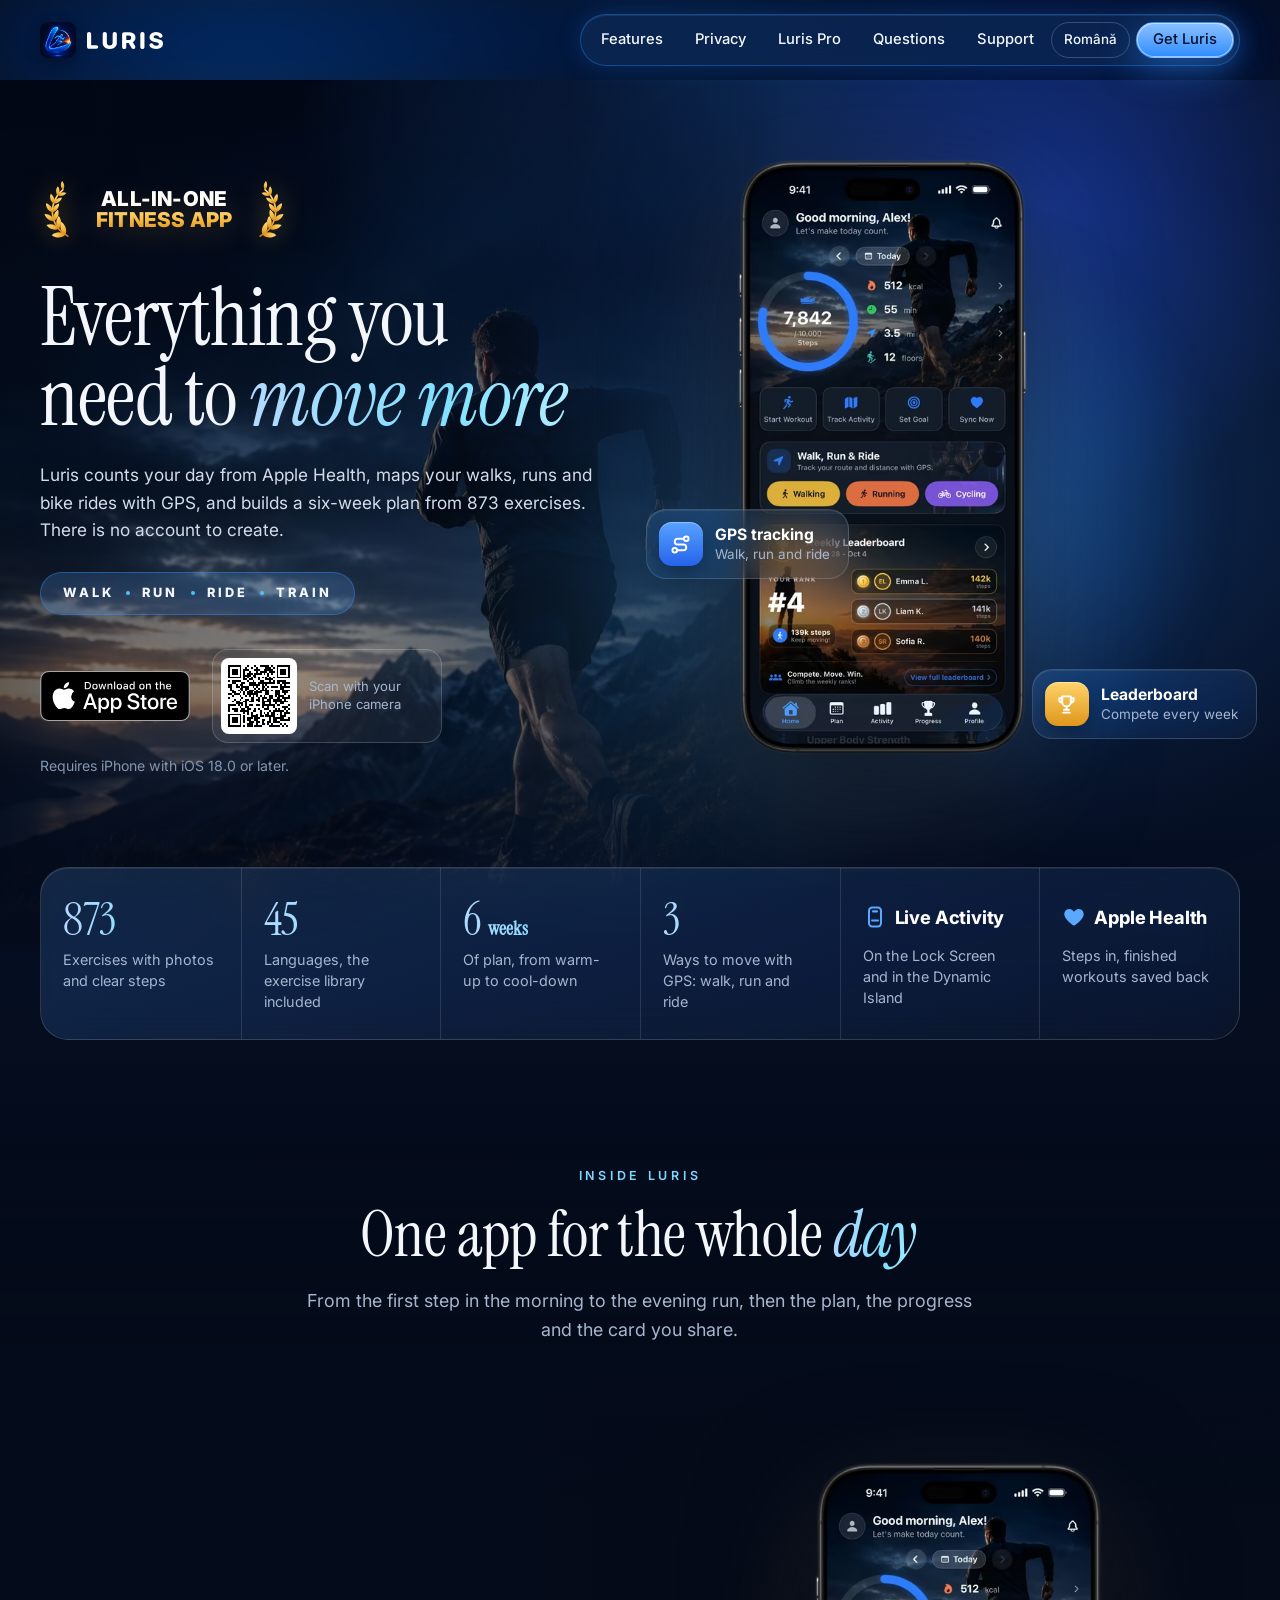
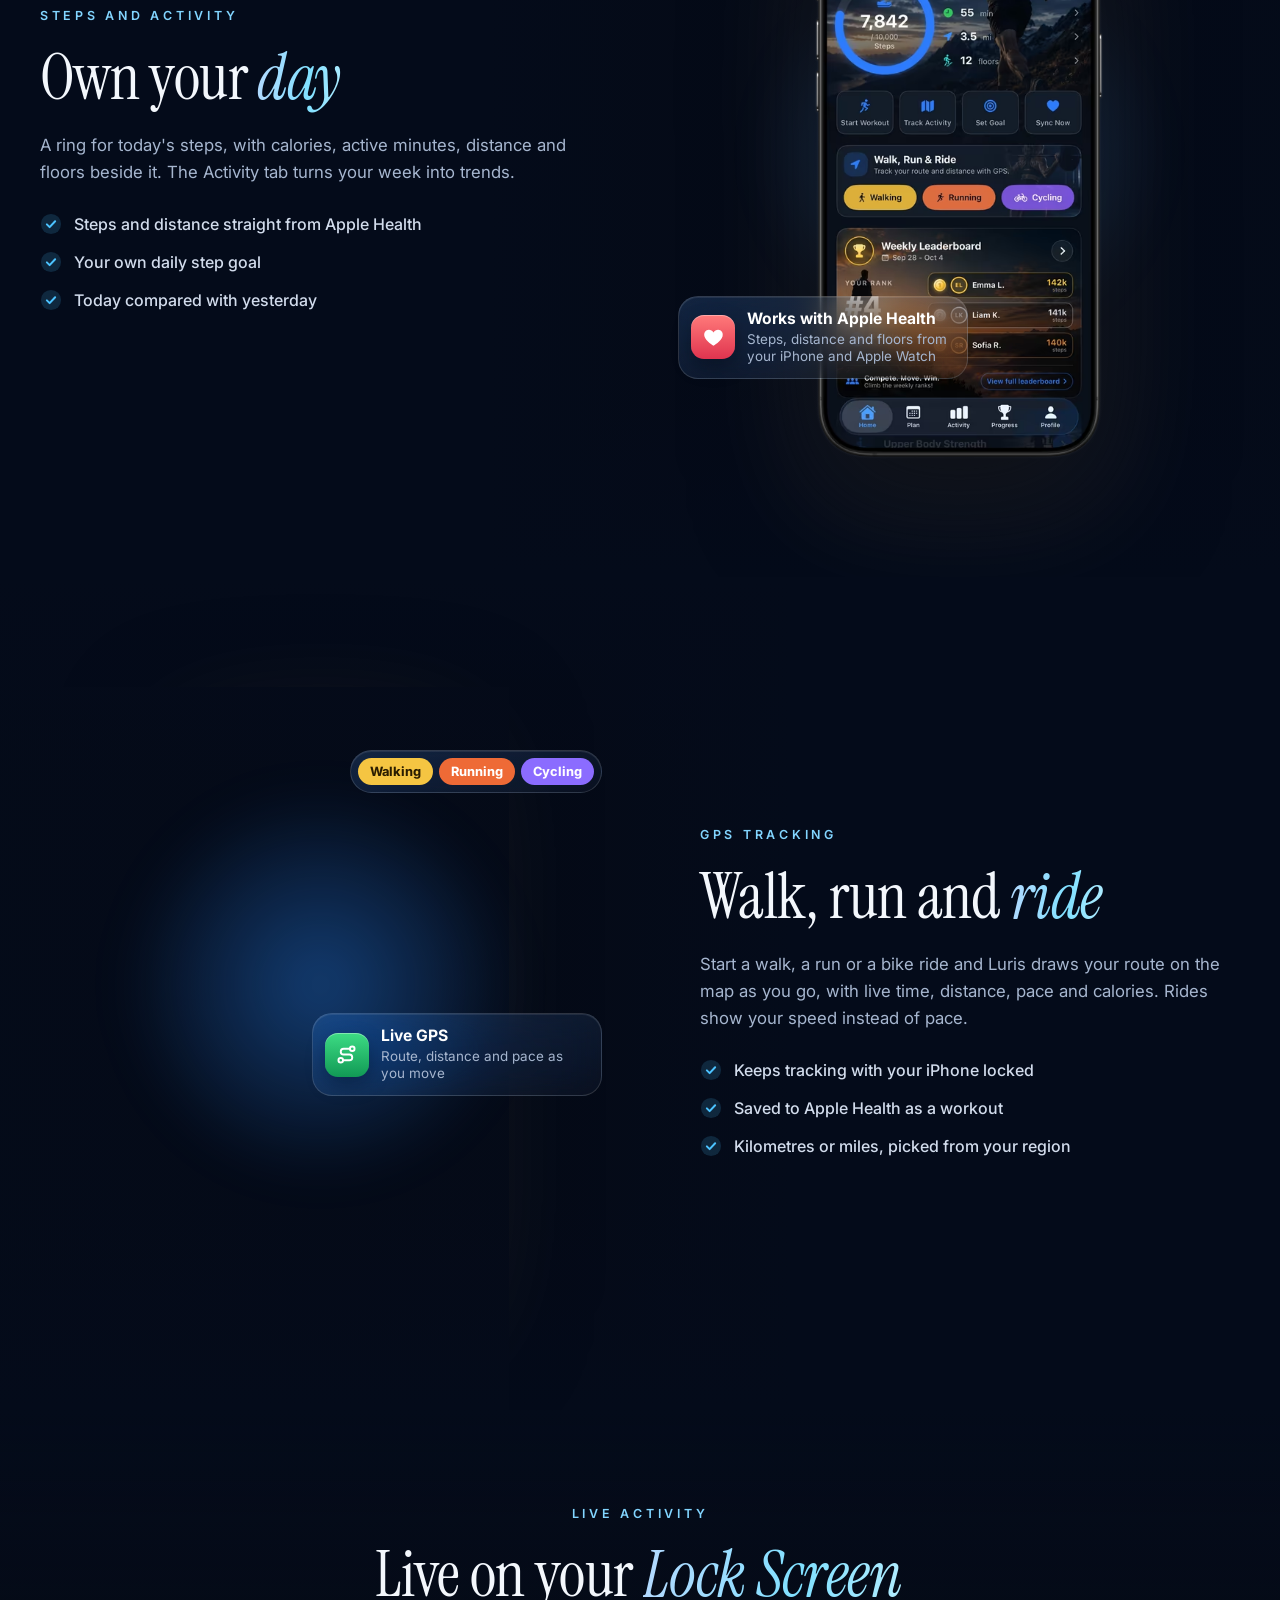
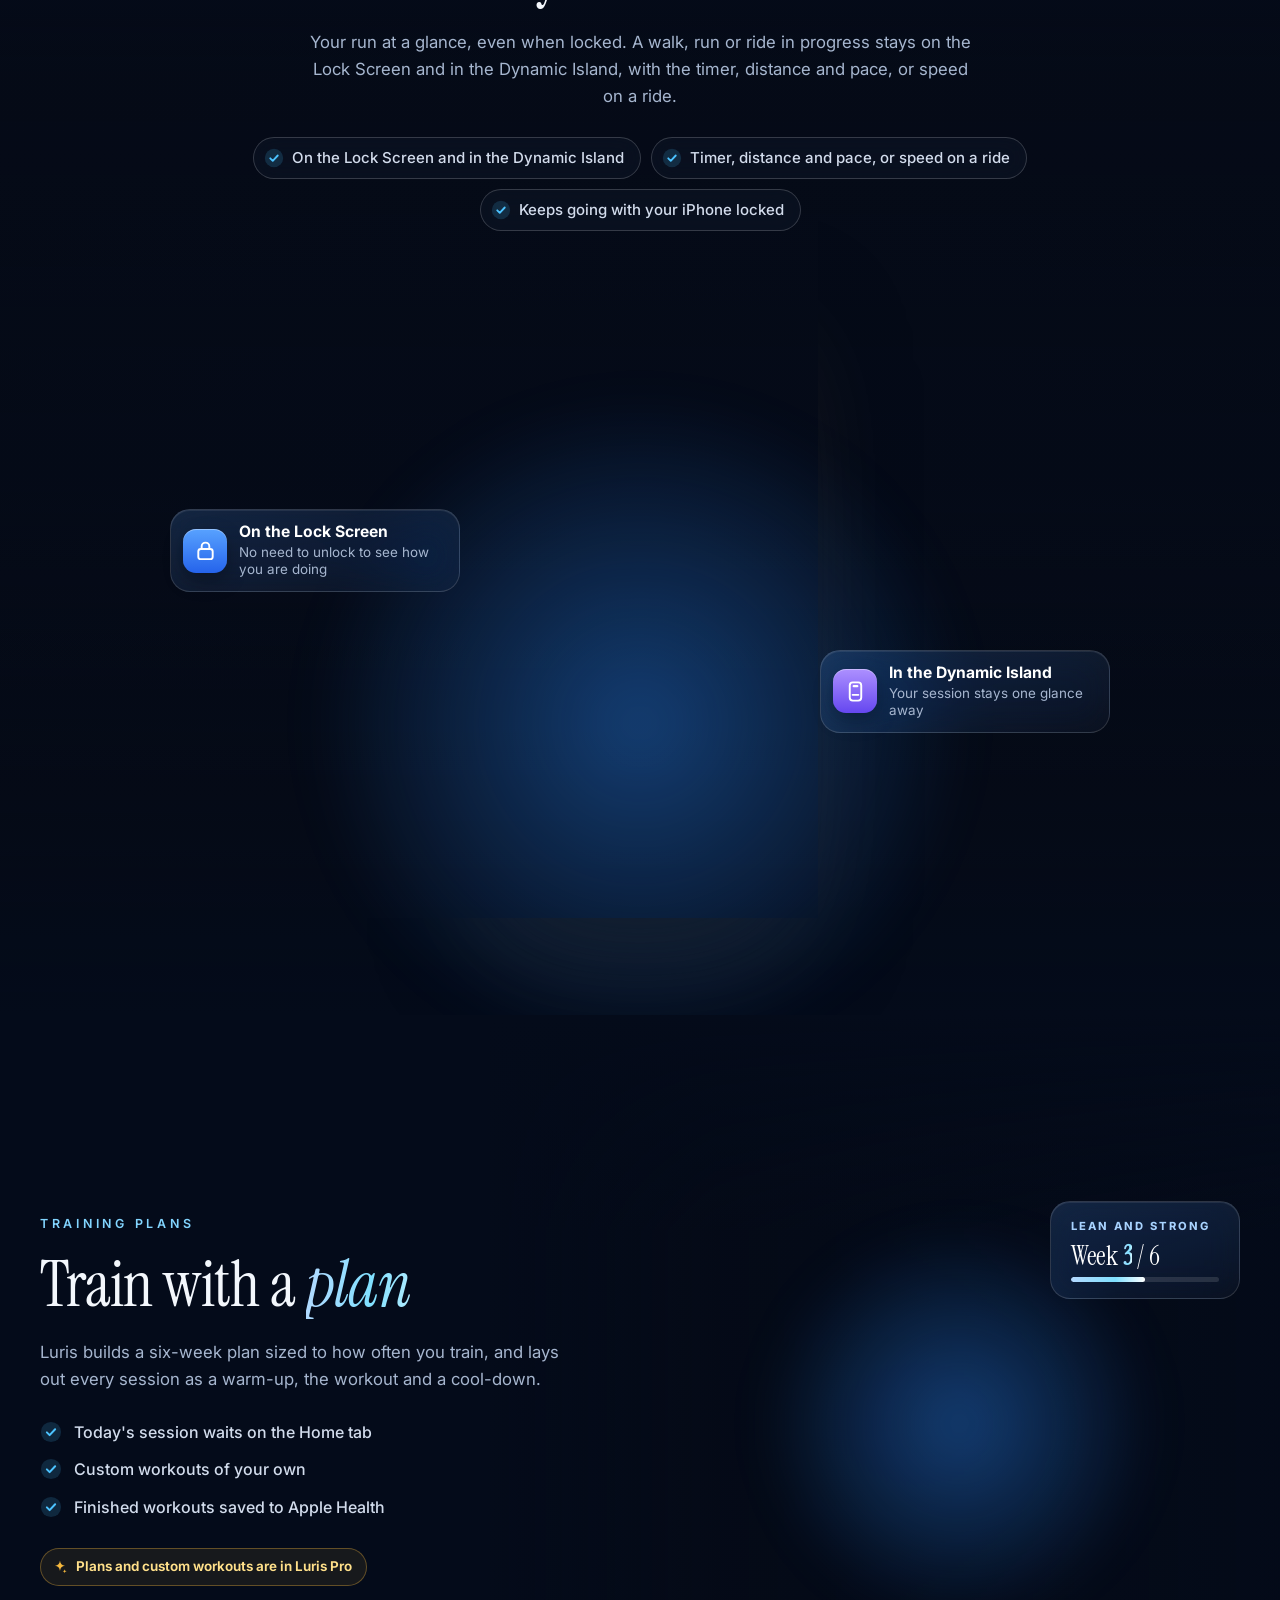
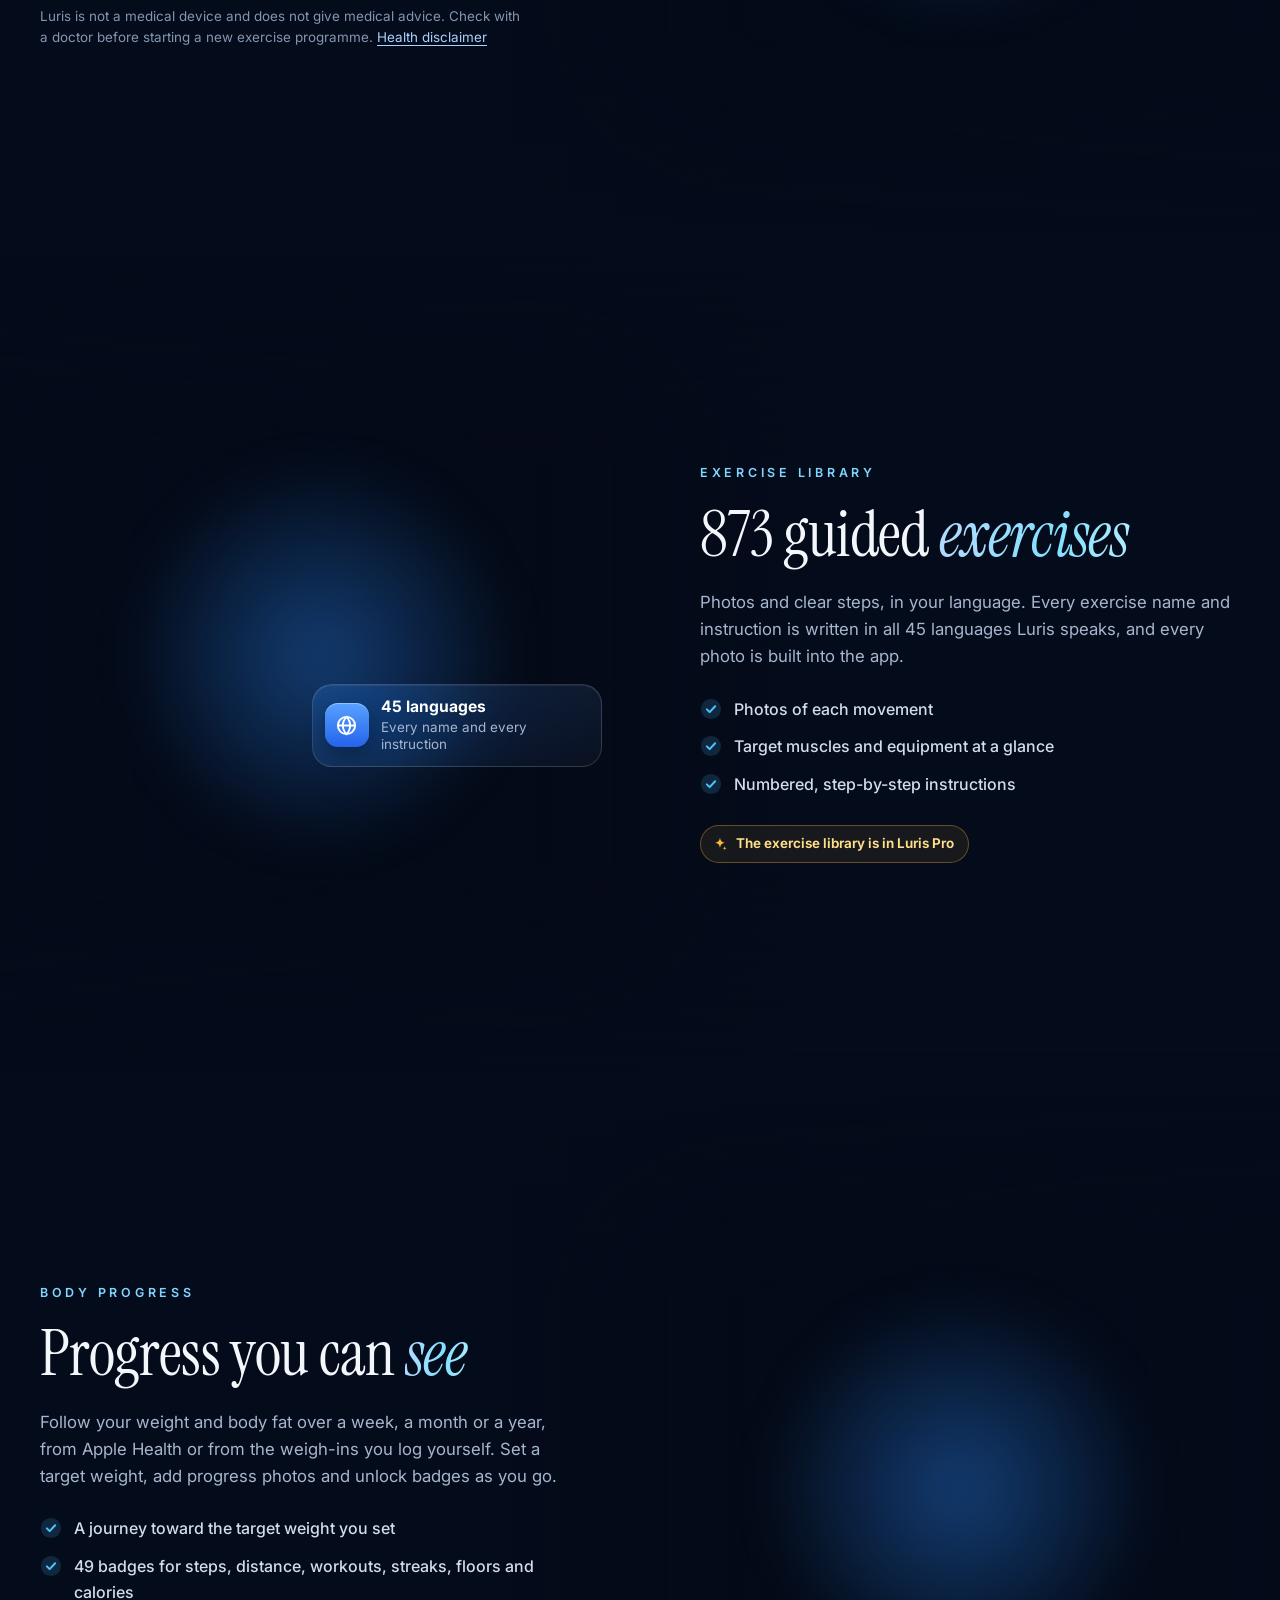
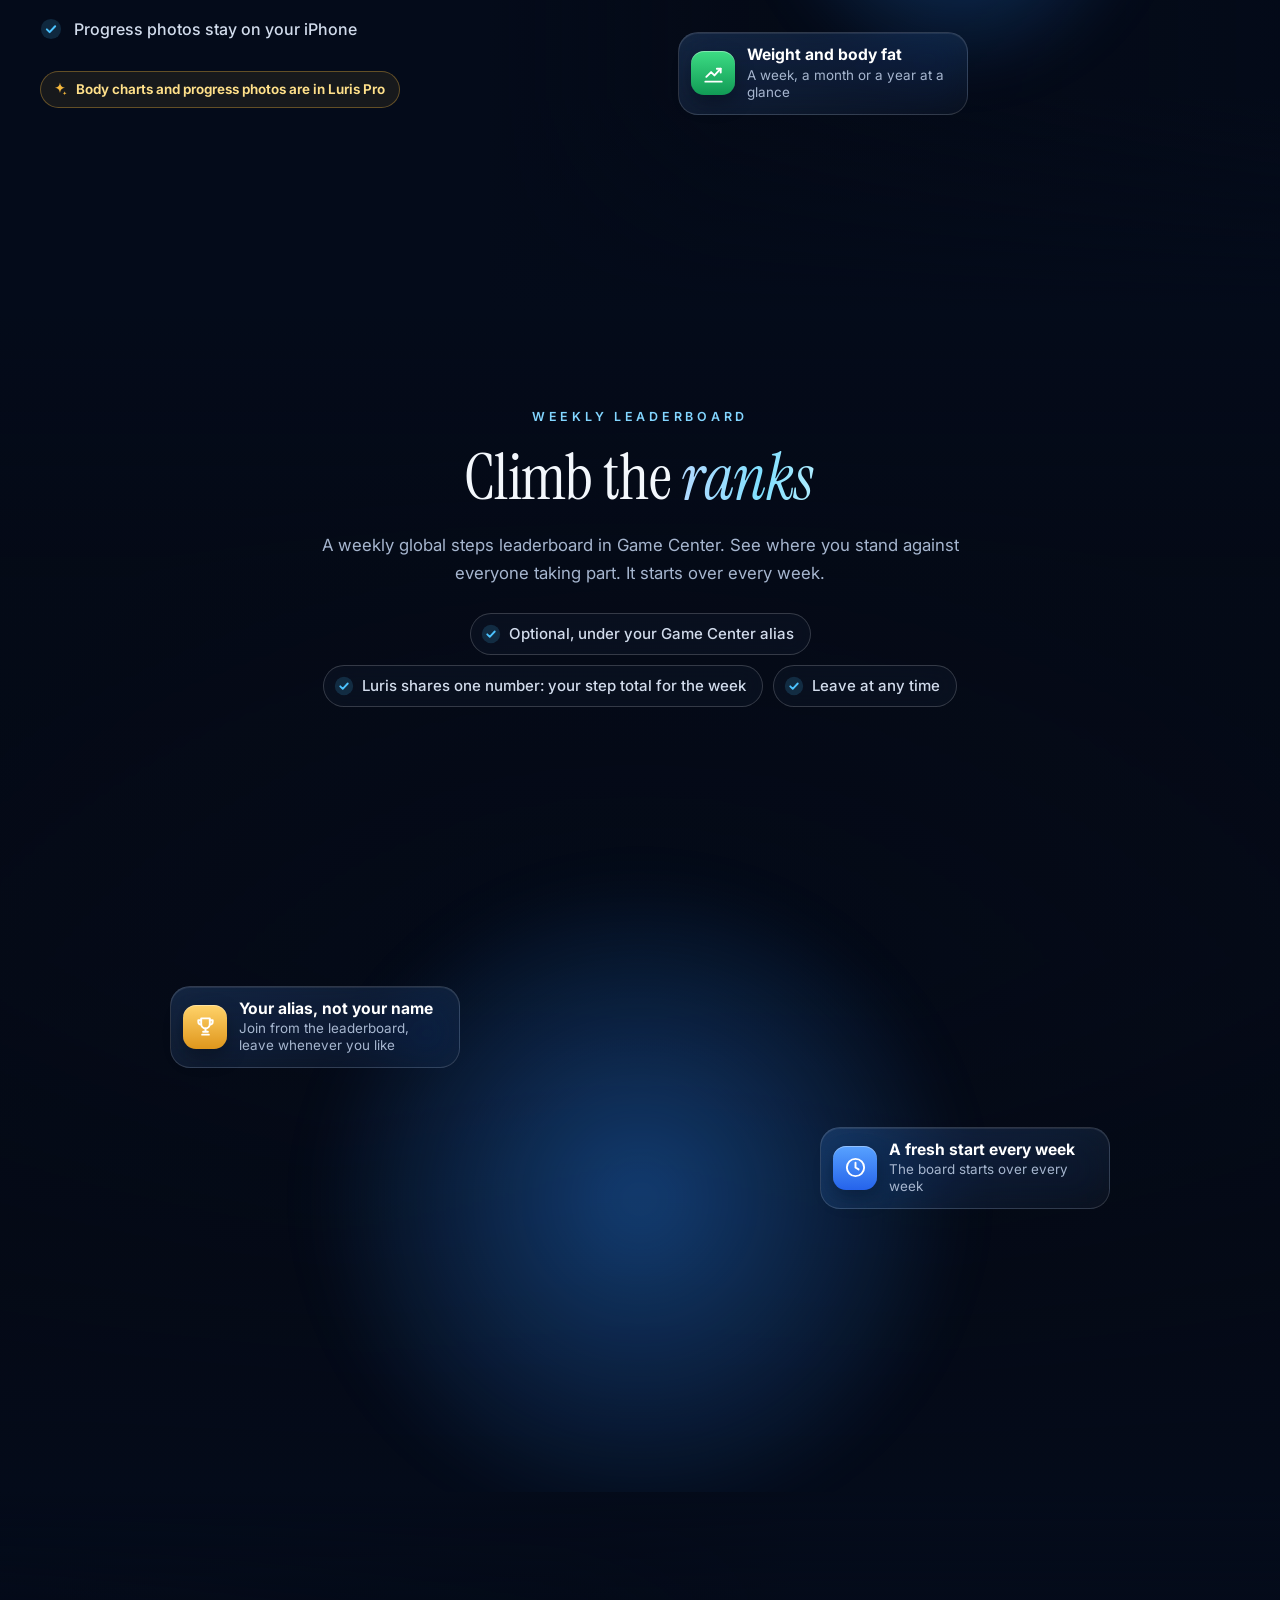
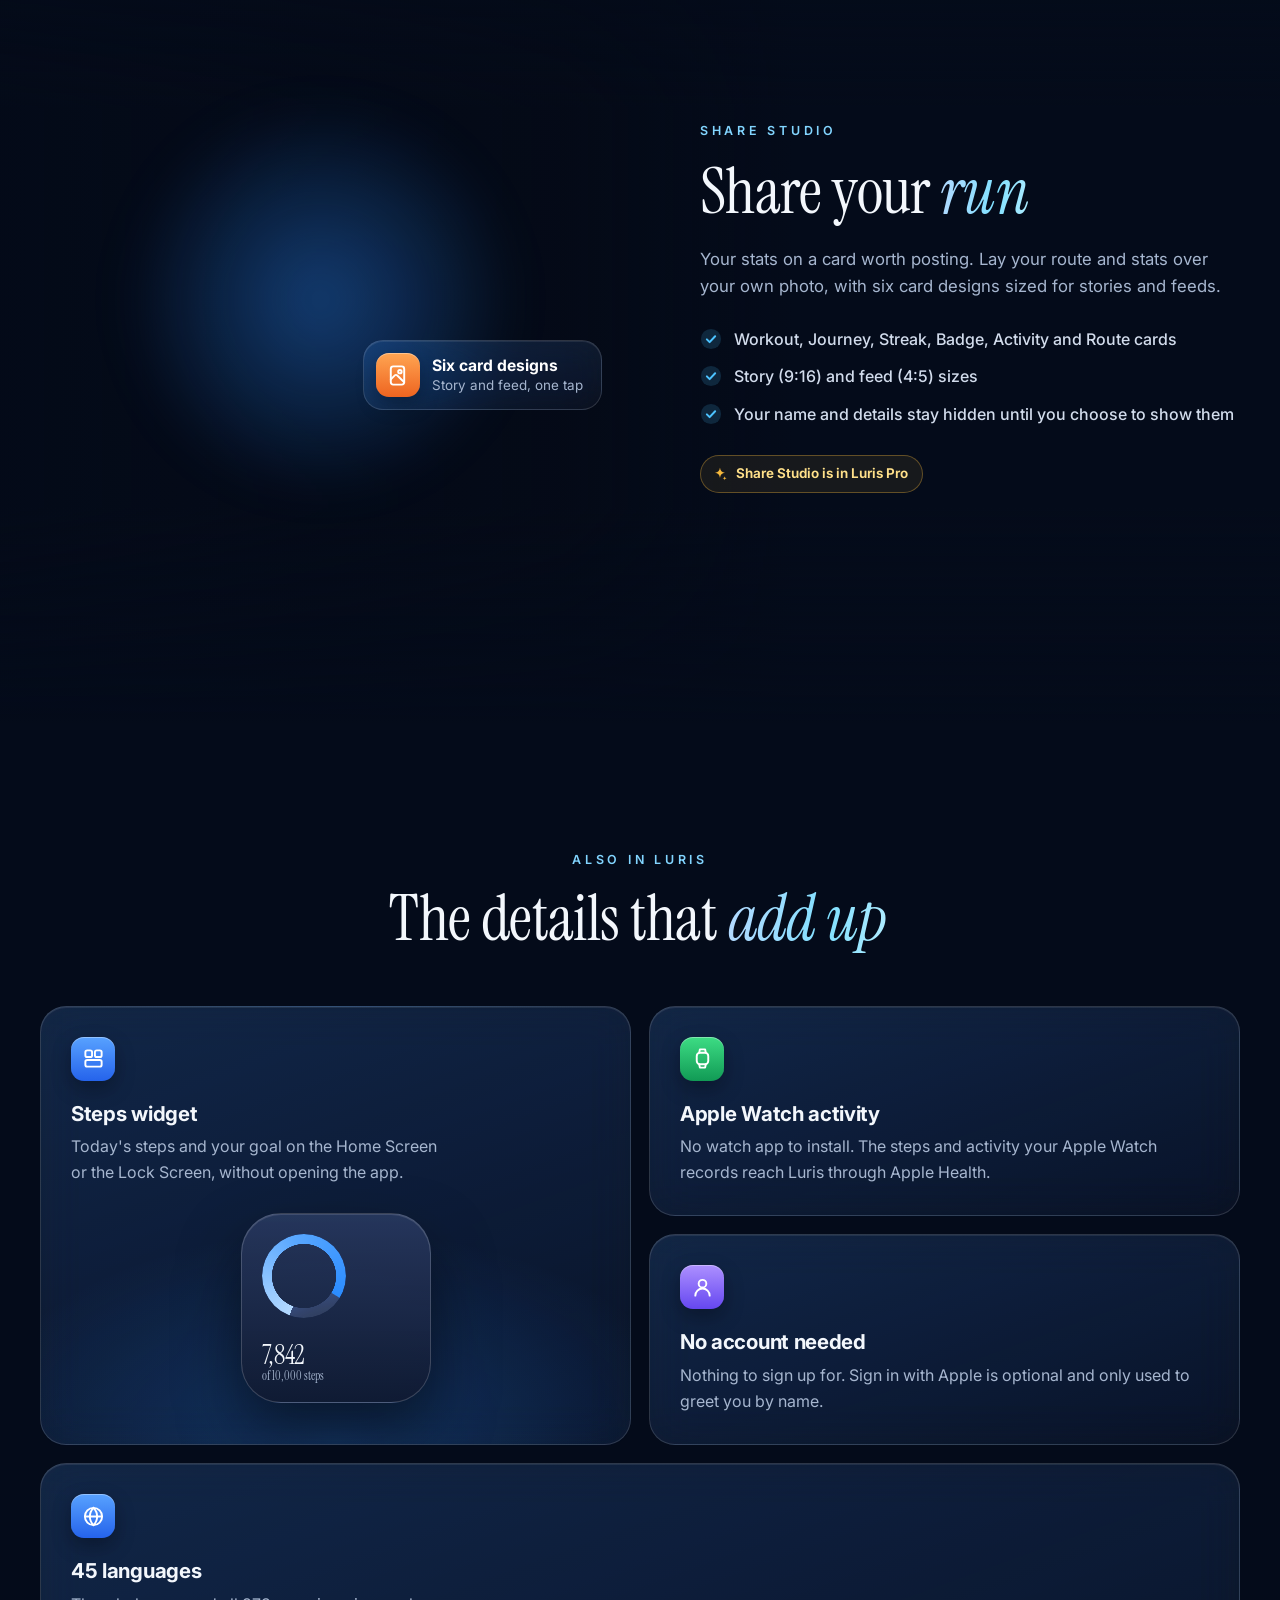
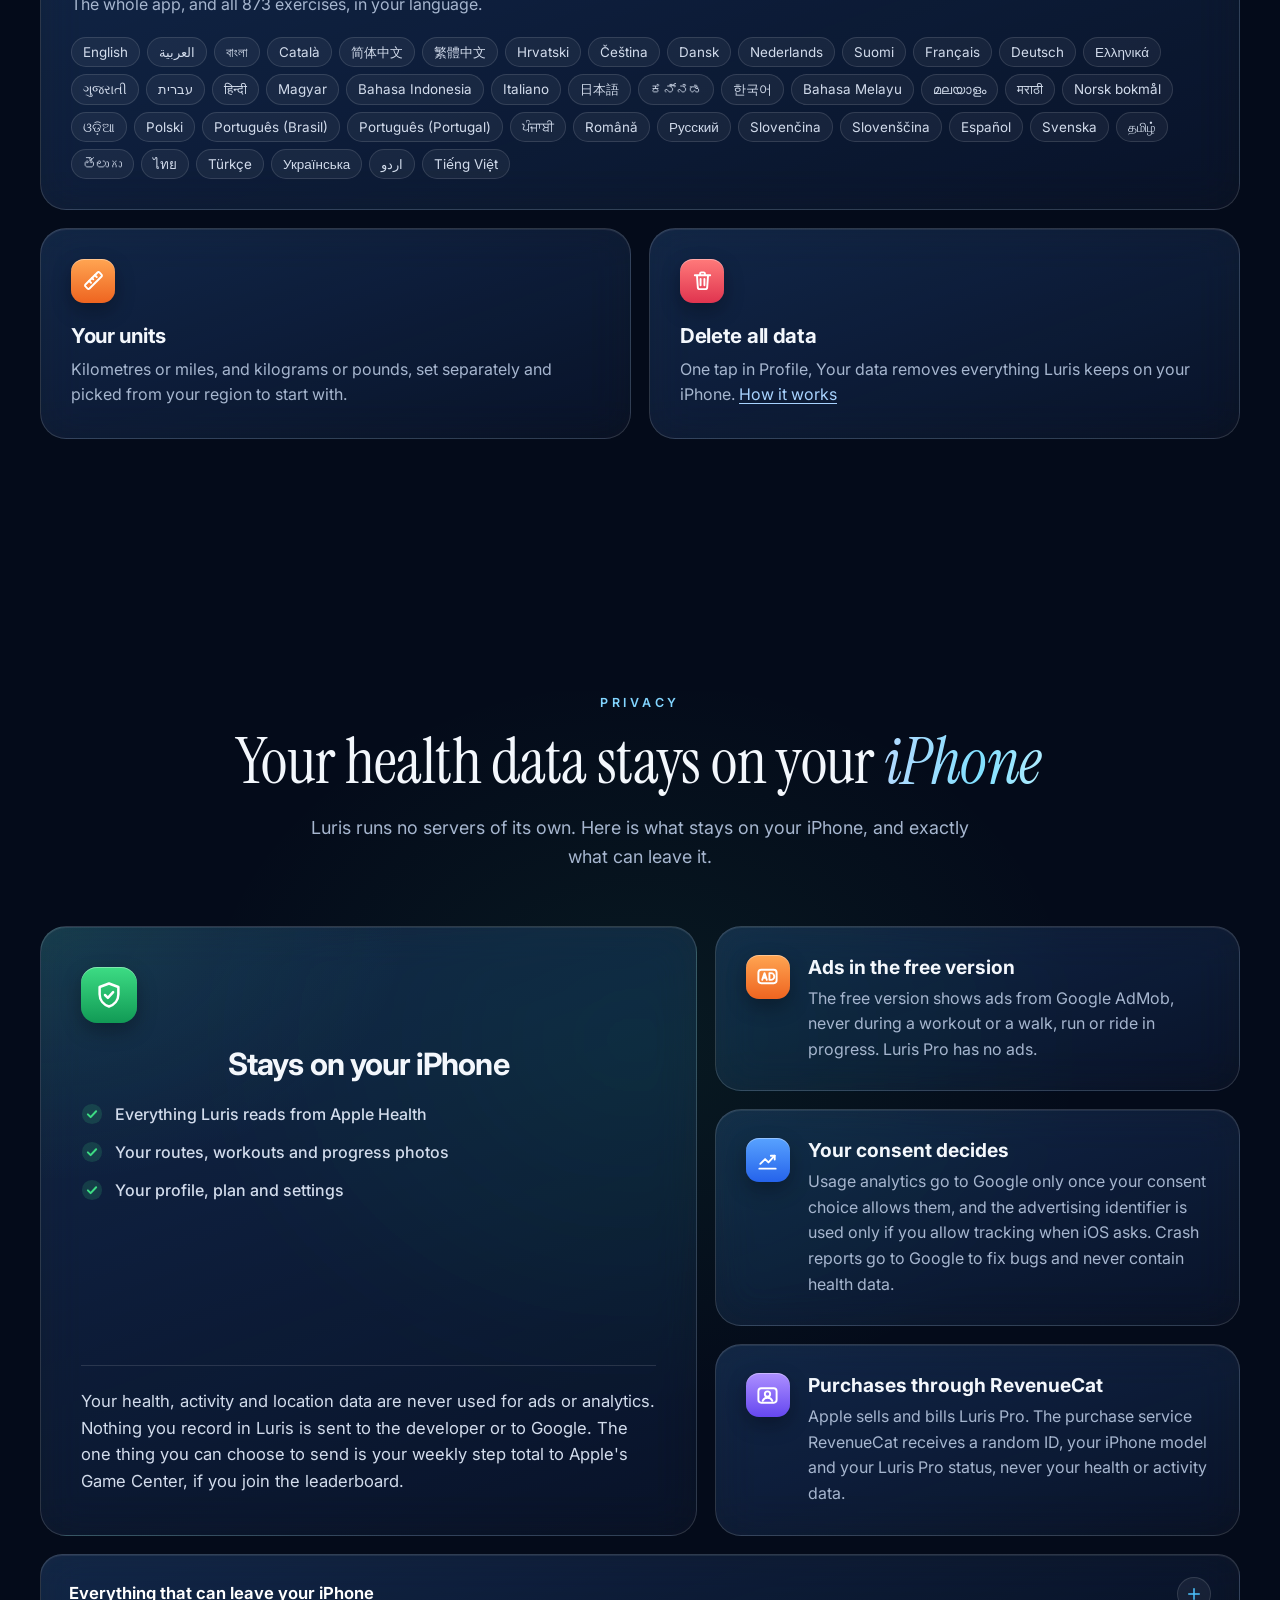
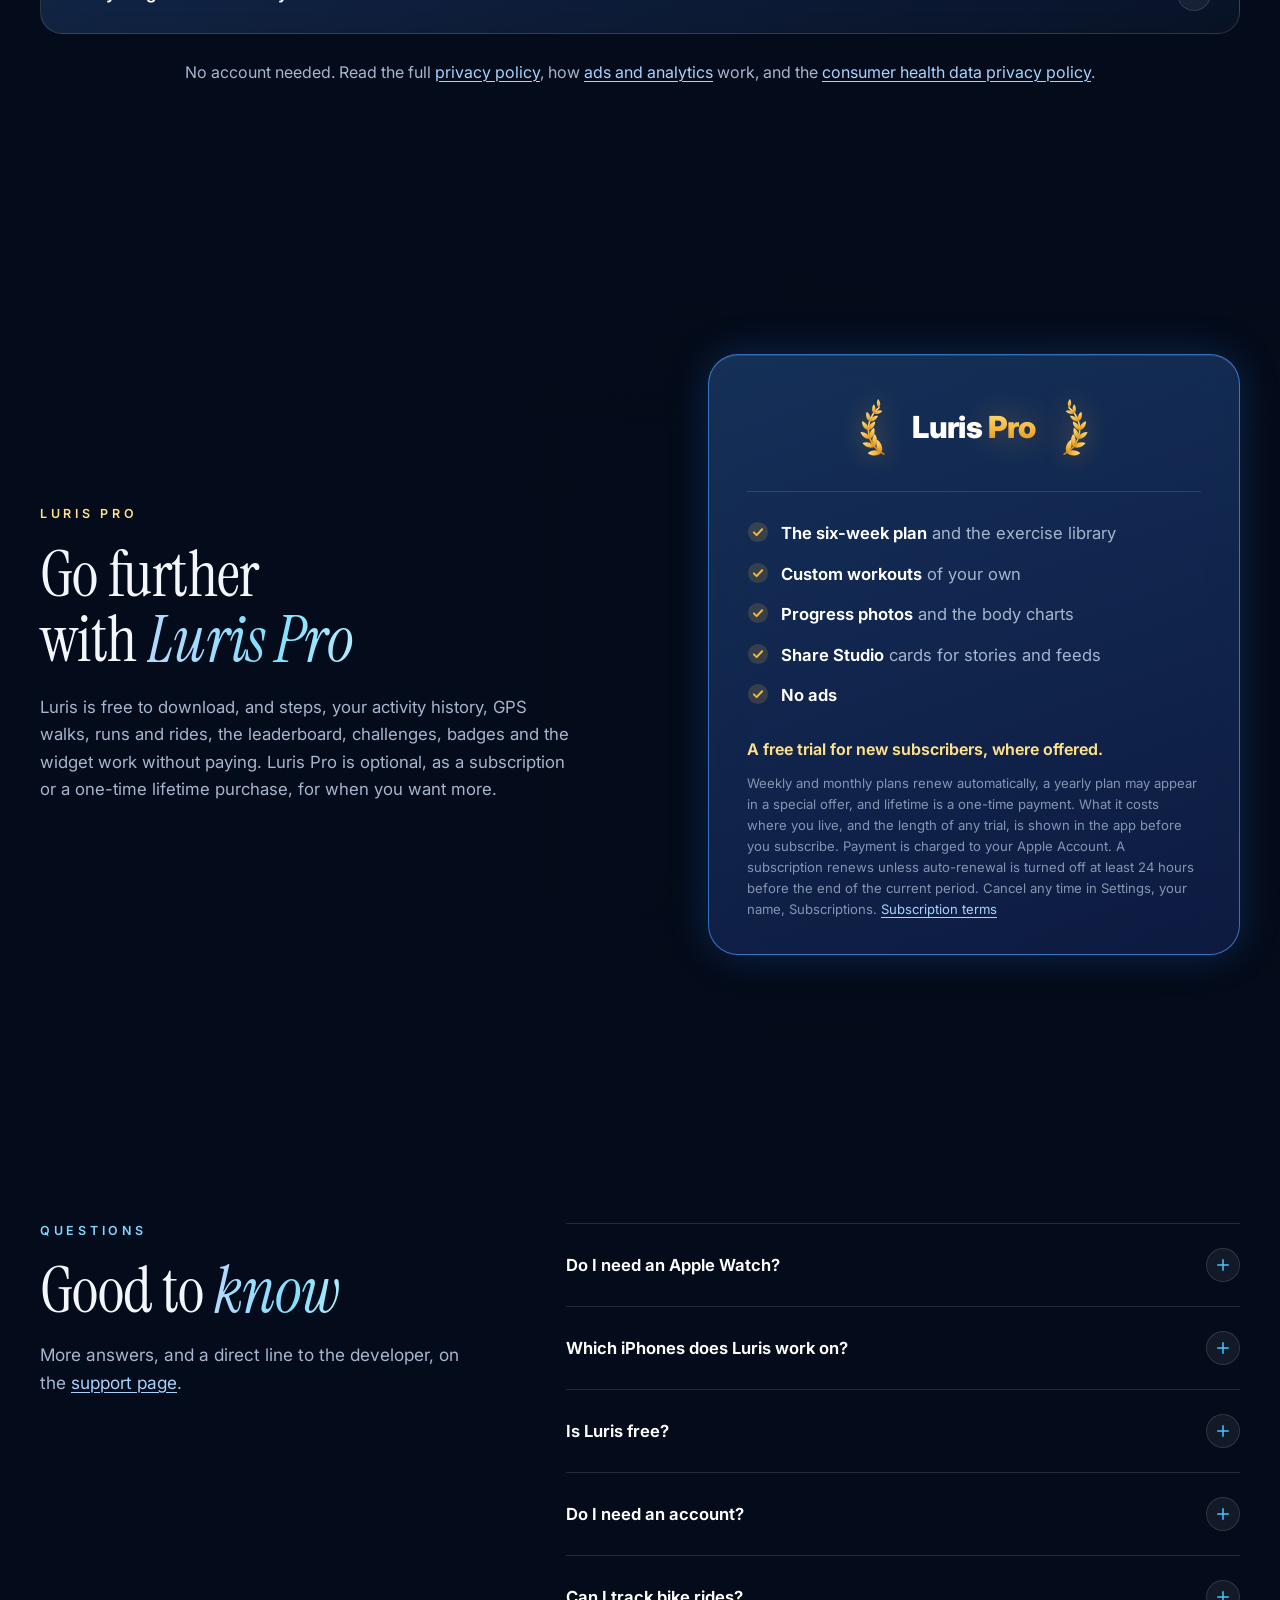
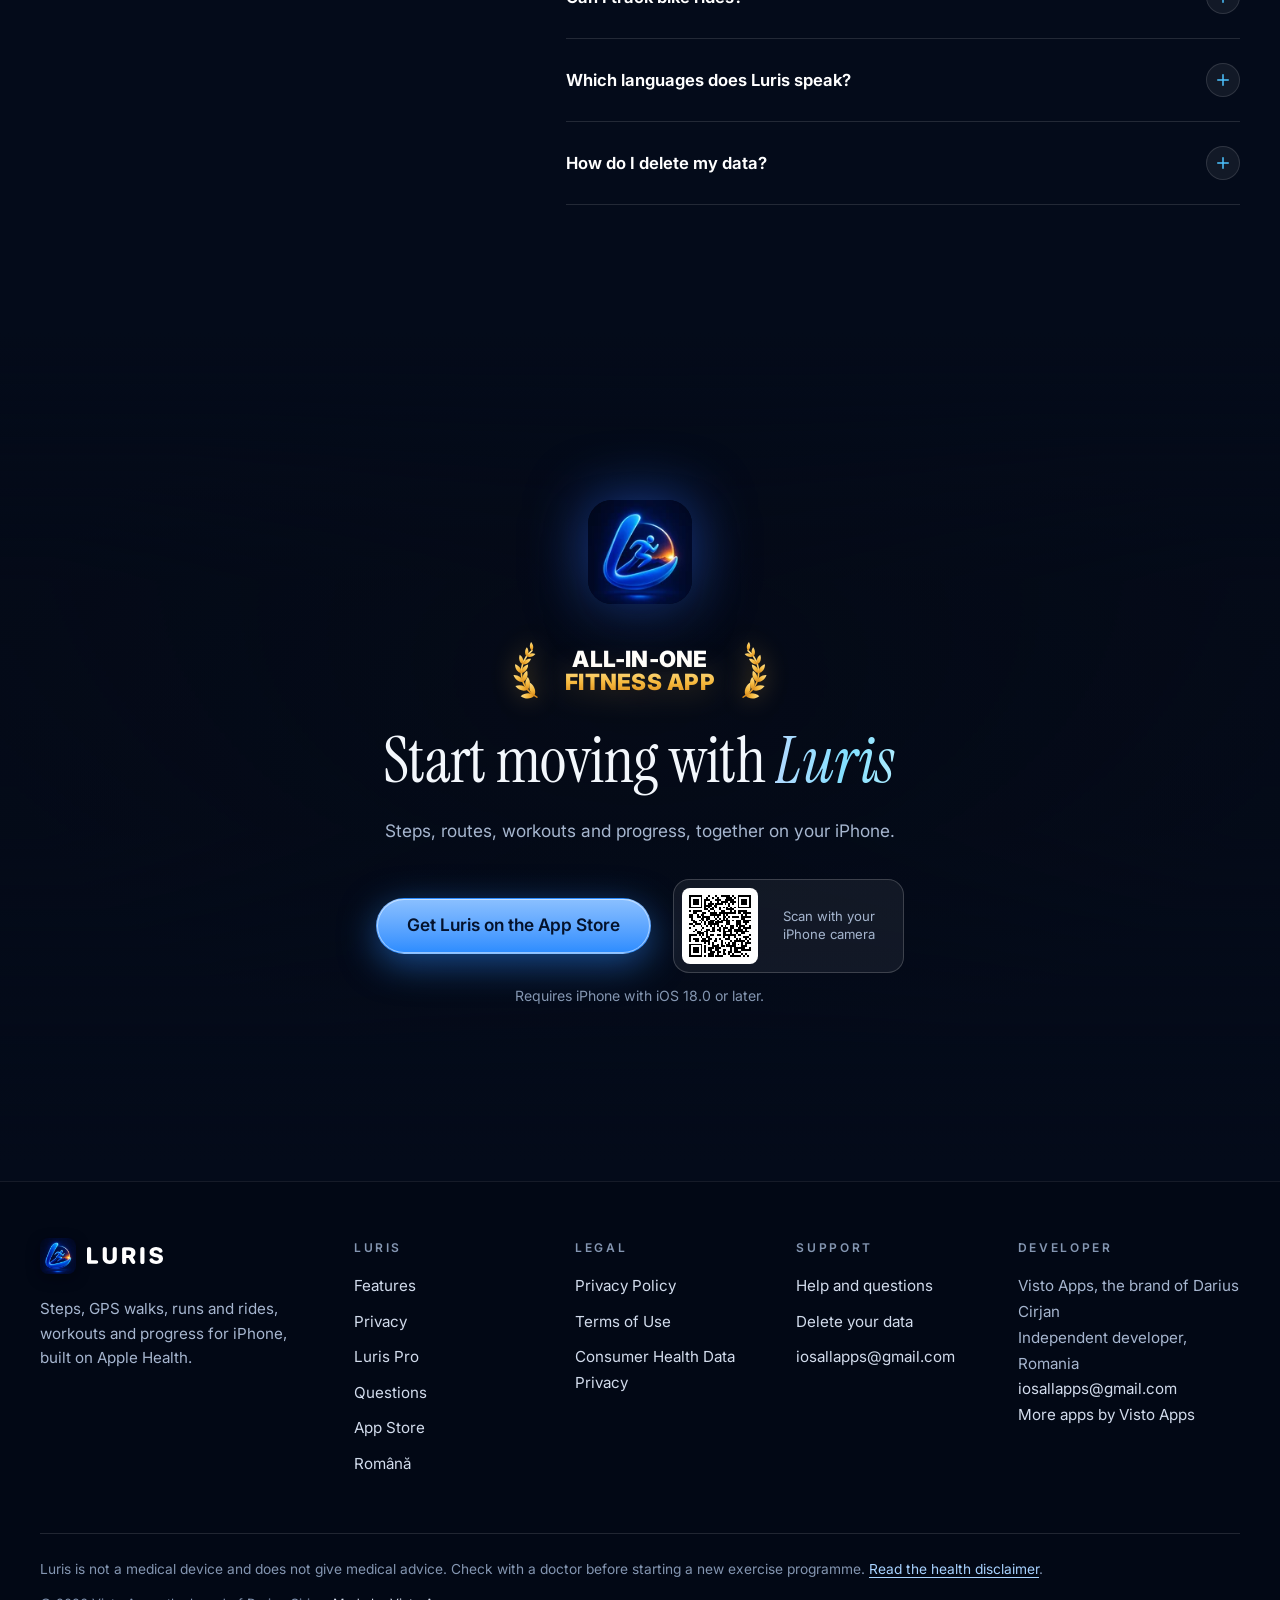
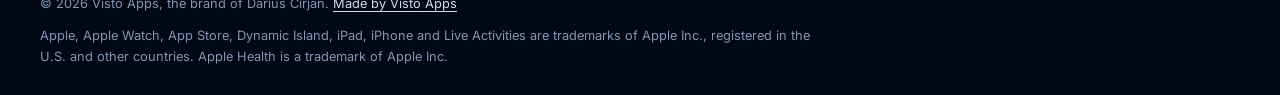
==== commit 839dd6bb: "Improve SEO - drop the aria-label on the language links - the visible name now matches the accessibl" ====
--- a/index.html
+++ b/index.html
@@ -277,7 +277,7 @@
                 <a class="nav-wide" href="/#pro">Luris Pro</a>
                 <a class="nav-wide" href="/#questions">Questions</a>
                 <a href="/support.html">Support</a>
-                <a class="lang-switch" href="/ro/" hreflang="ro" lang="ro" aria-label="Romanian">Română</a>
+                <a class="lang-switch" href="/ro/" hreflang="ro" lang="ro">Română</a>
                 <a class="btn btn-primary btn-small" href="https://apps.apple.com/app/id6813596103?ct=web-header&amp;mt=8" aria-label="Get Luris on the App Store">Get Luris</a>
             </nav>
         </div>
@@ -764,7 +764,7 @@
                         <li><a href="/#pro">Luris Pro</a></li>
                         <li><a href="/#questions">Questions</a></li>
                         <li><a href="https://apps.apple.com/app/id6813596103?ct=web-footer&amp;mt=8">App Store</a></li>
-                        <li><a href="/ro/" hreflang="ro" lang="ro" aria-label="Romanian">Română</a></li>
+                        <li><a href="/ro/" hreflang="ro" lang="ro">Română</a></li>
                     </ul>
                 </nav>
                 <nav class="footer-col" aria-labelledby="footer-legal">
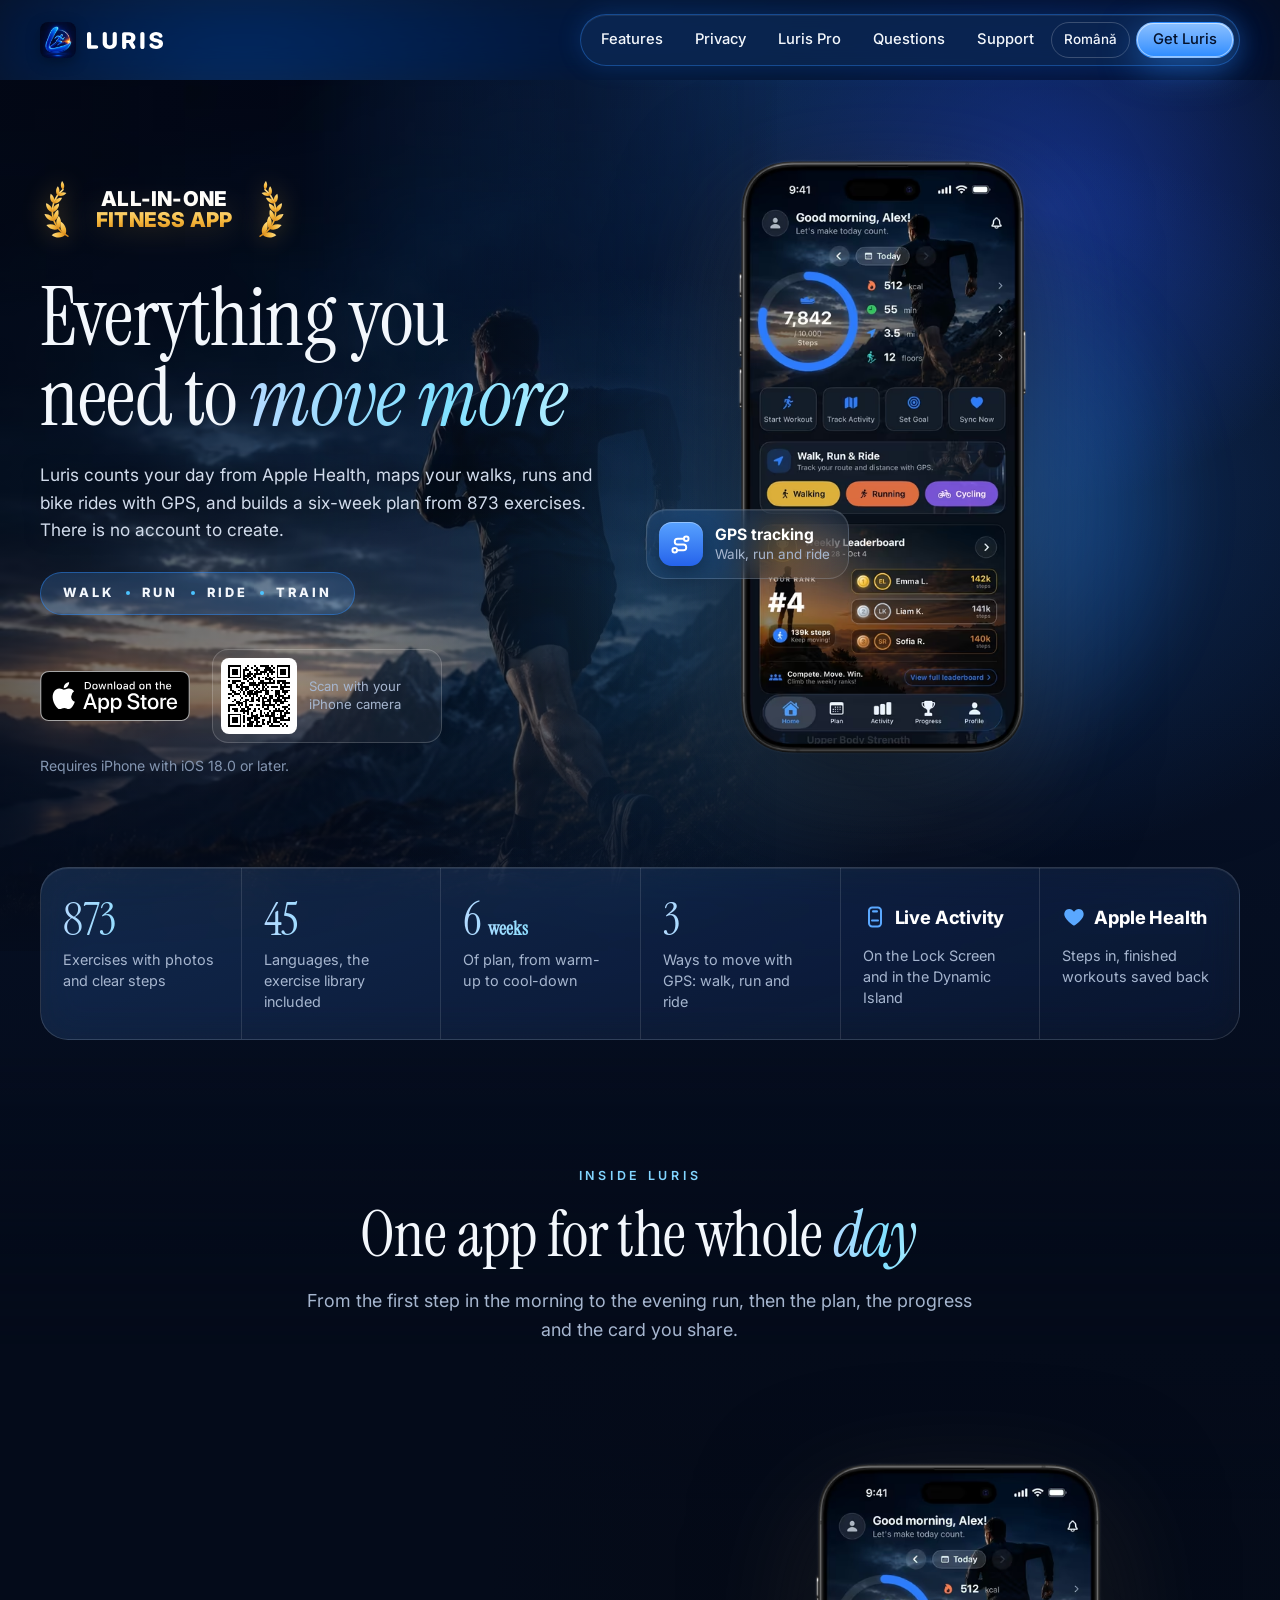
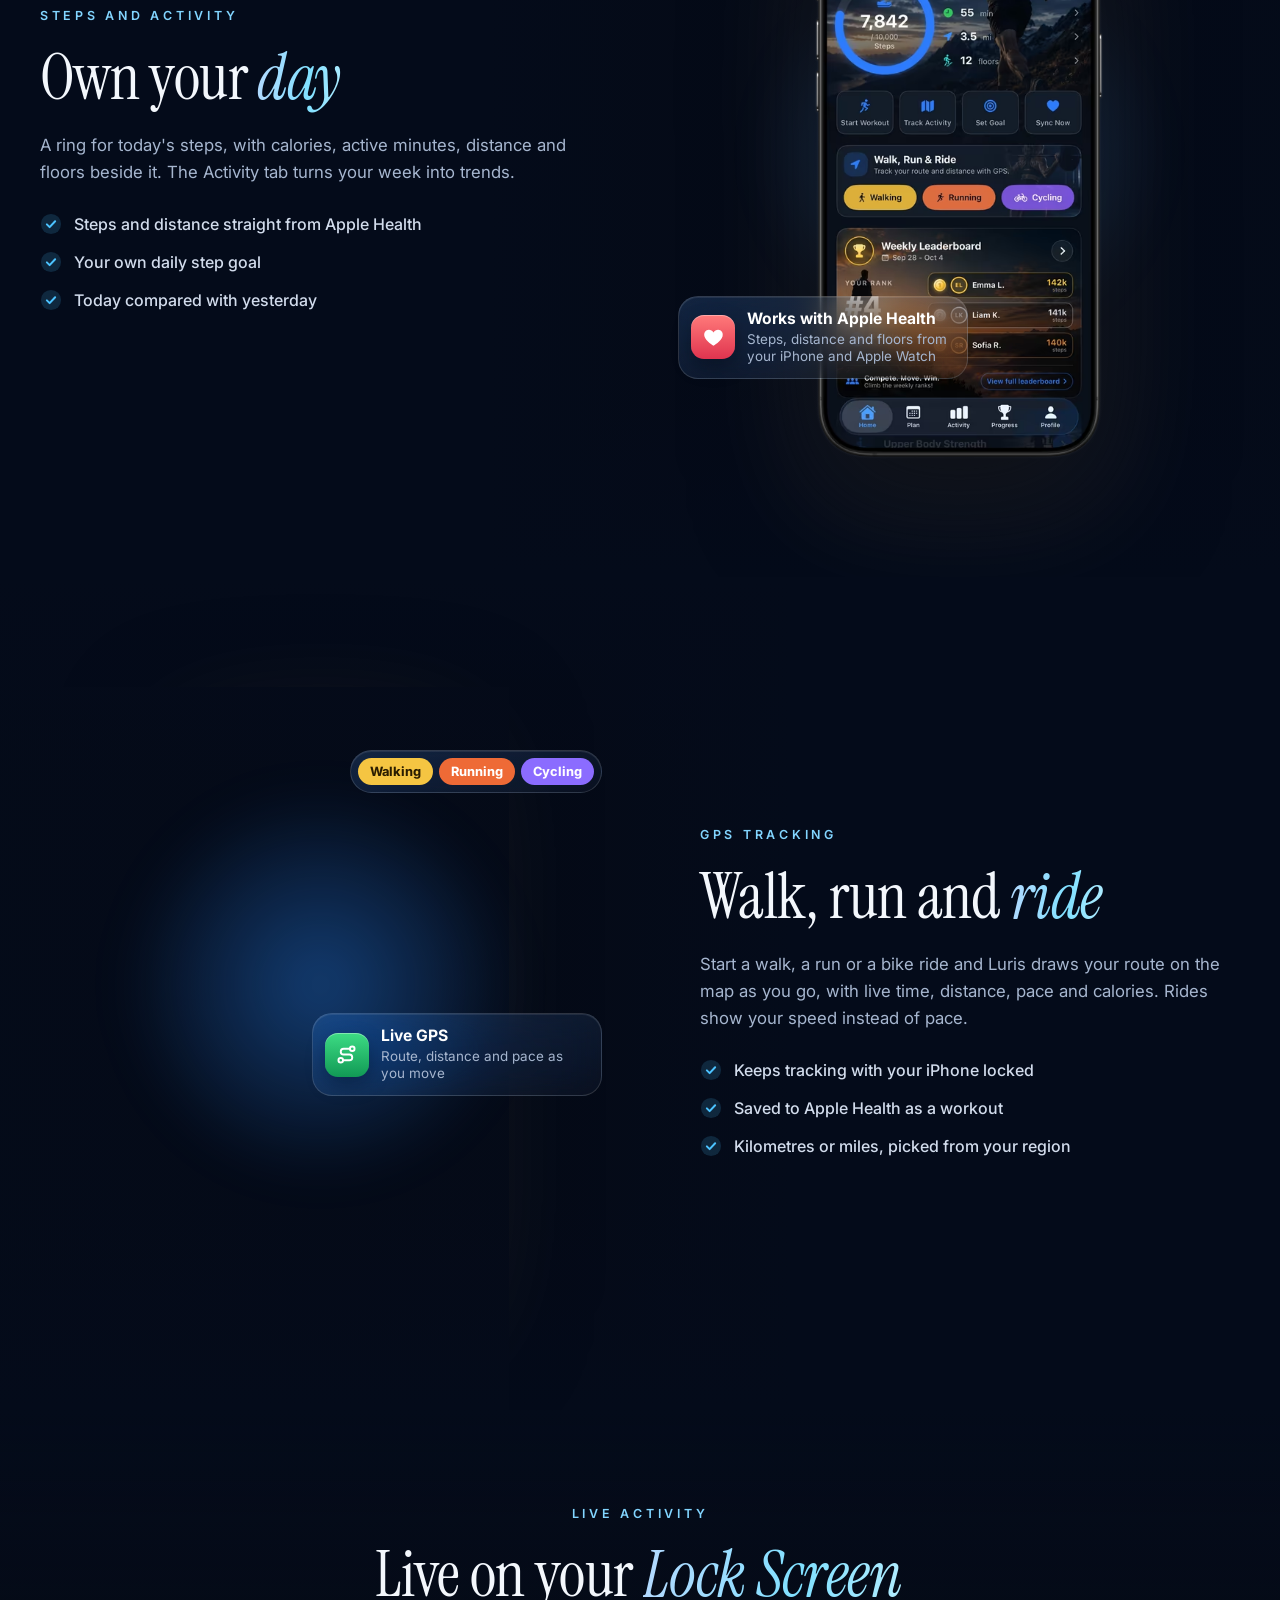
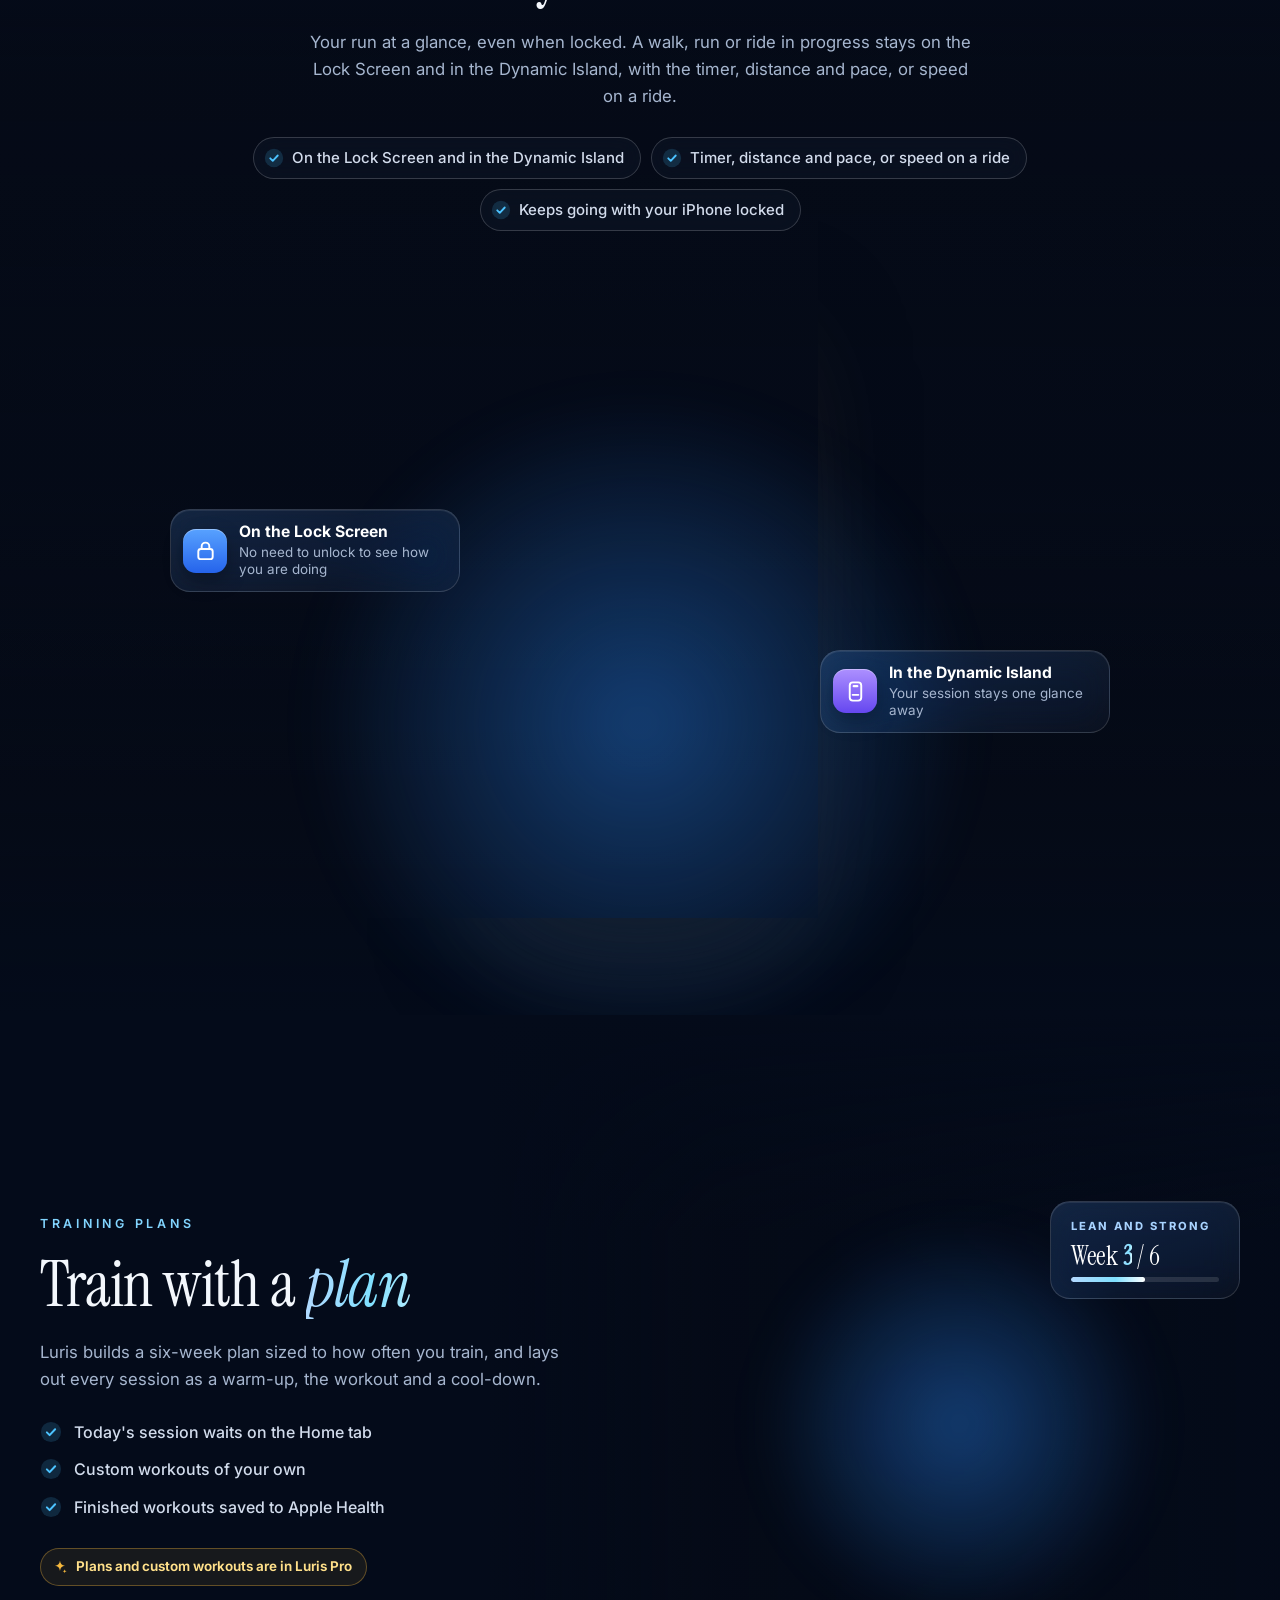
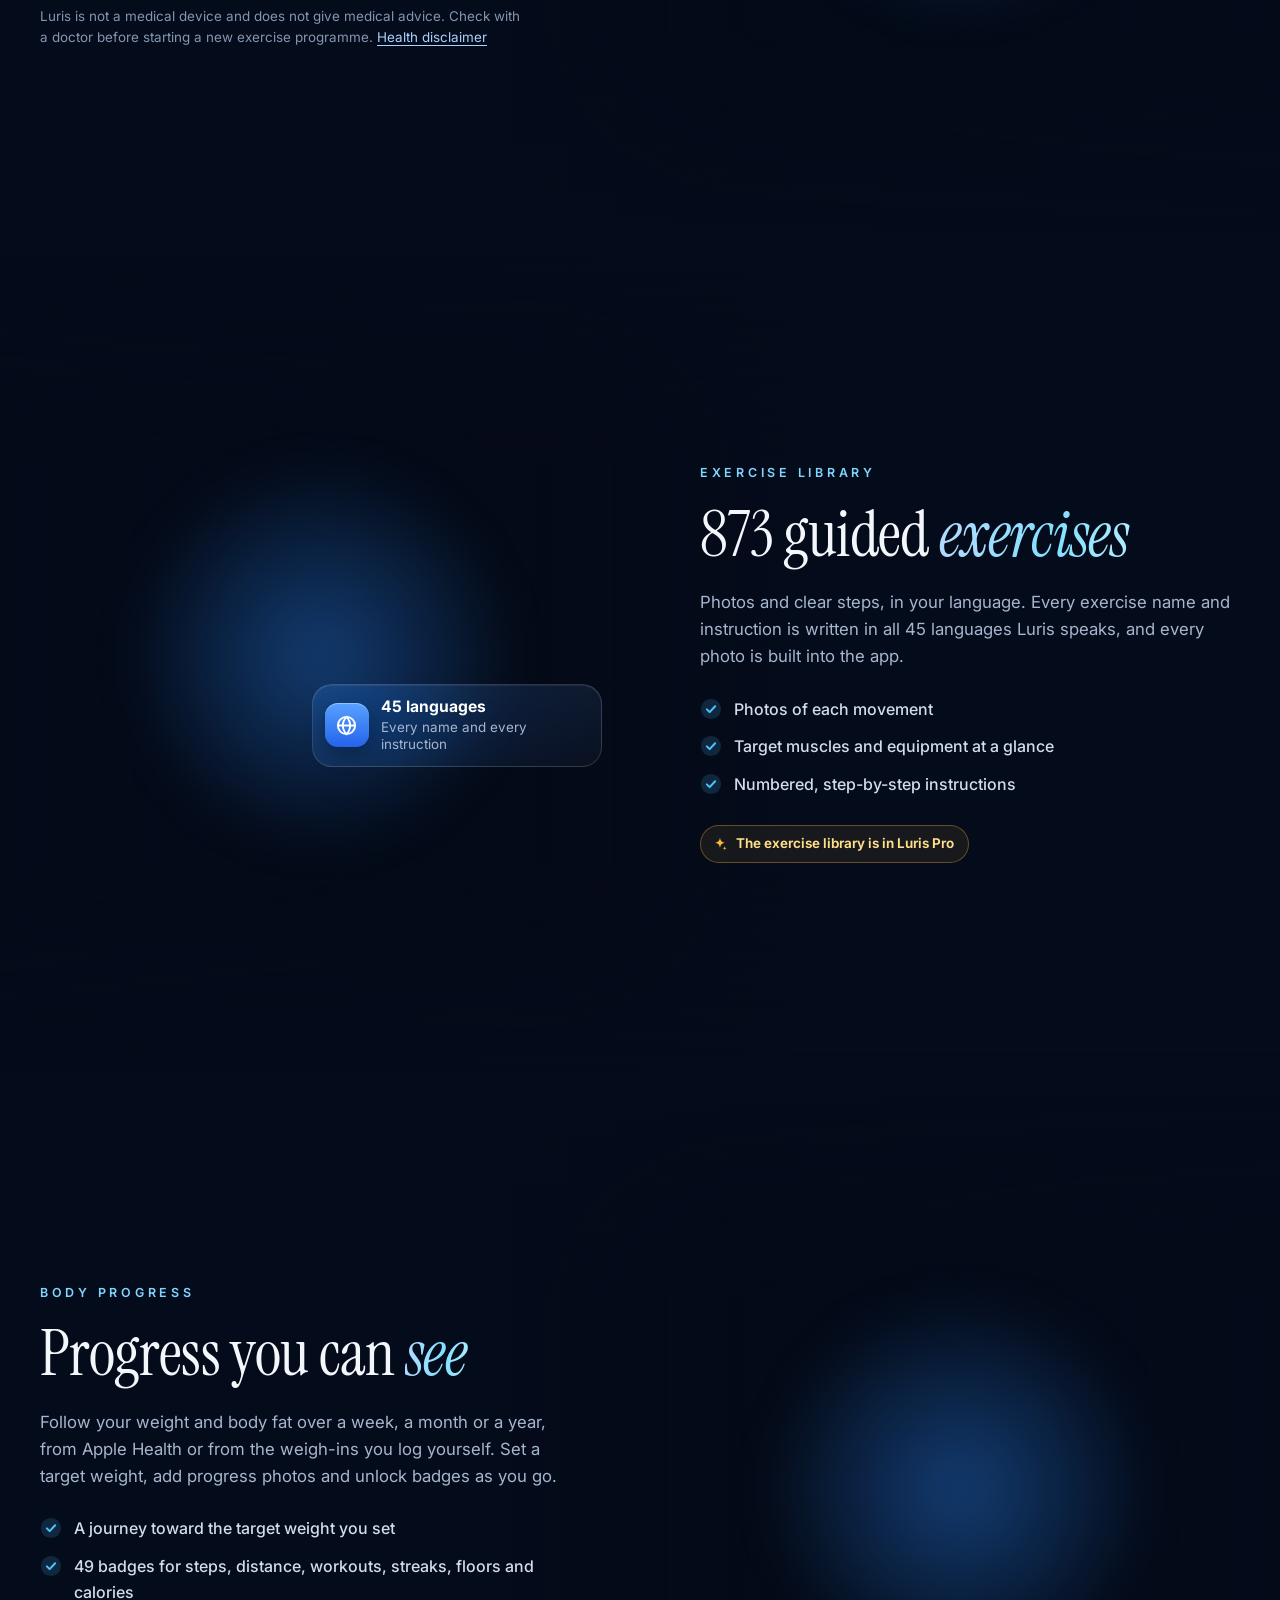
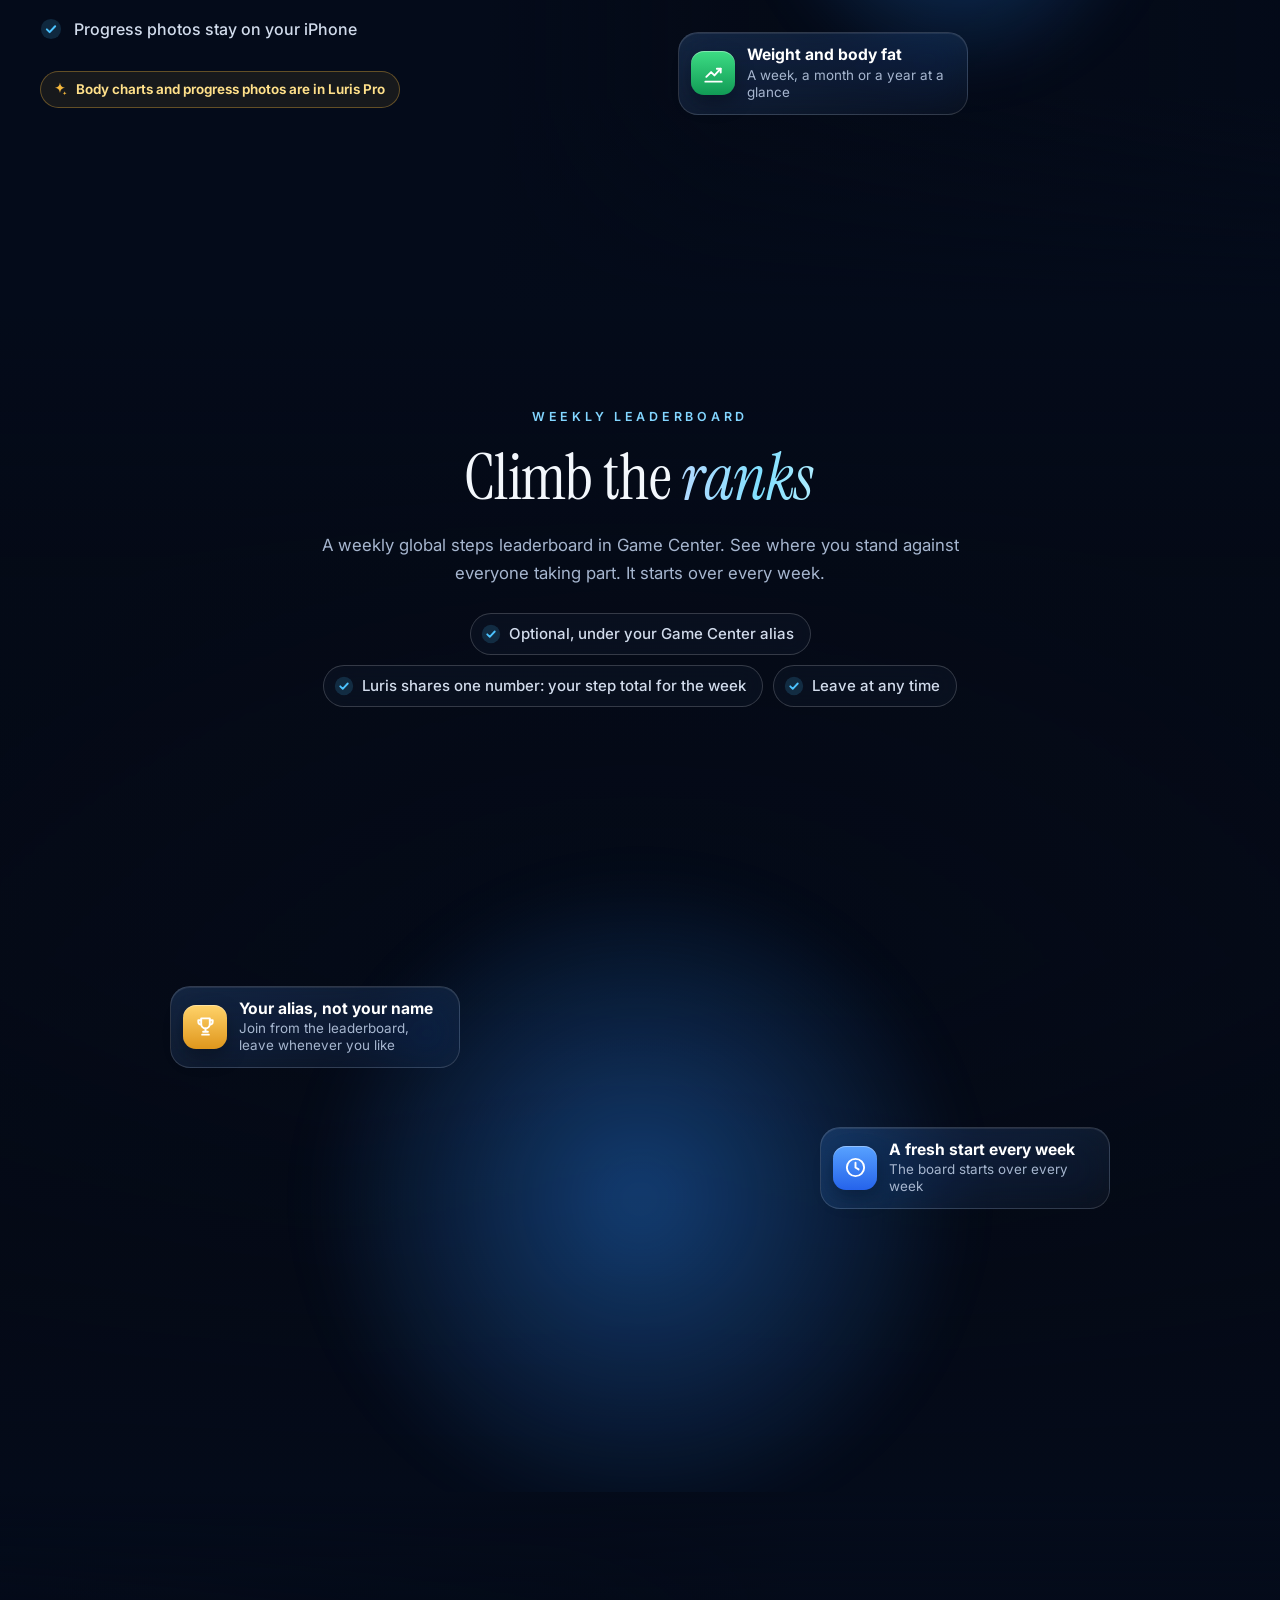
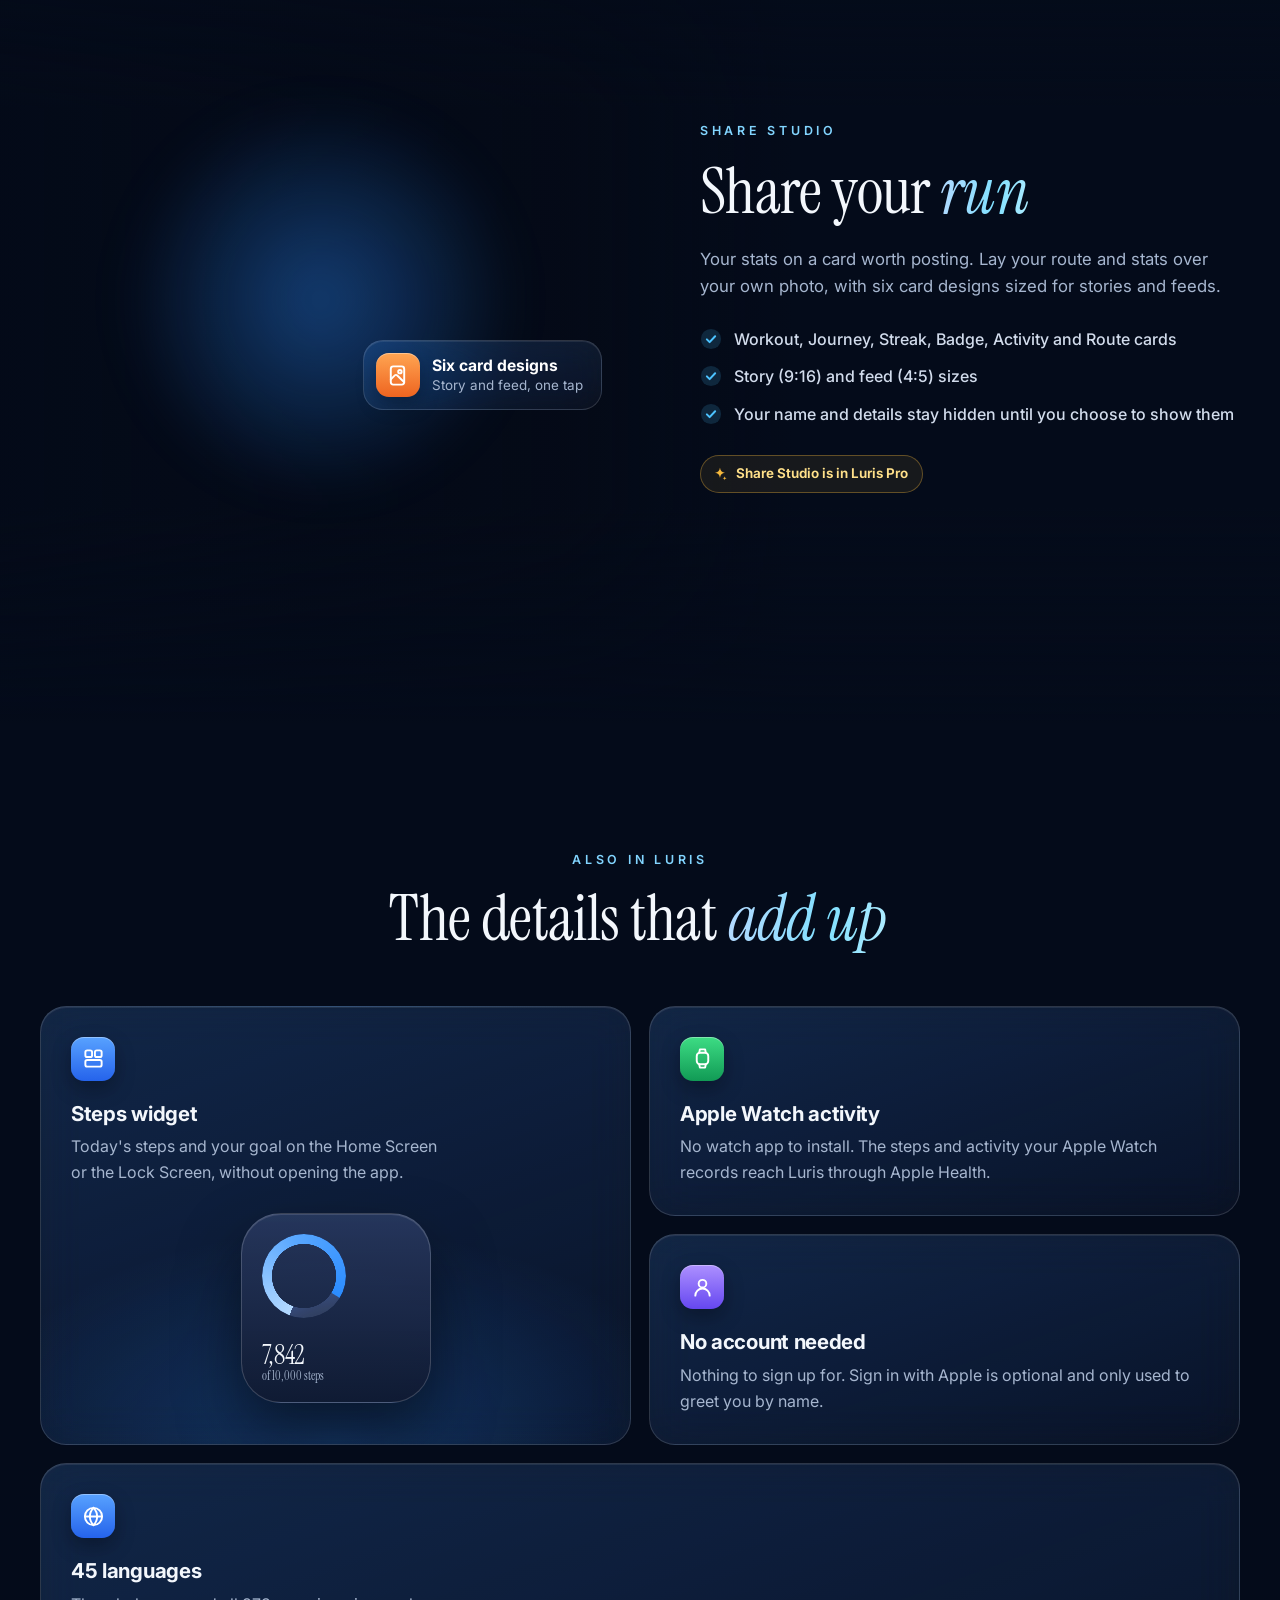
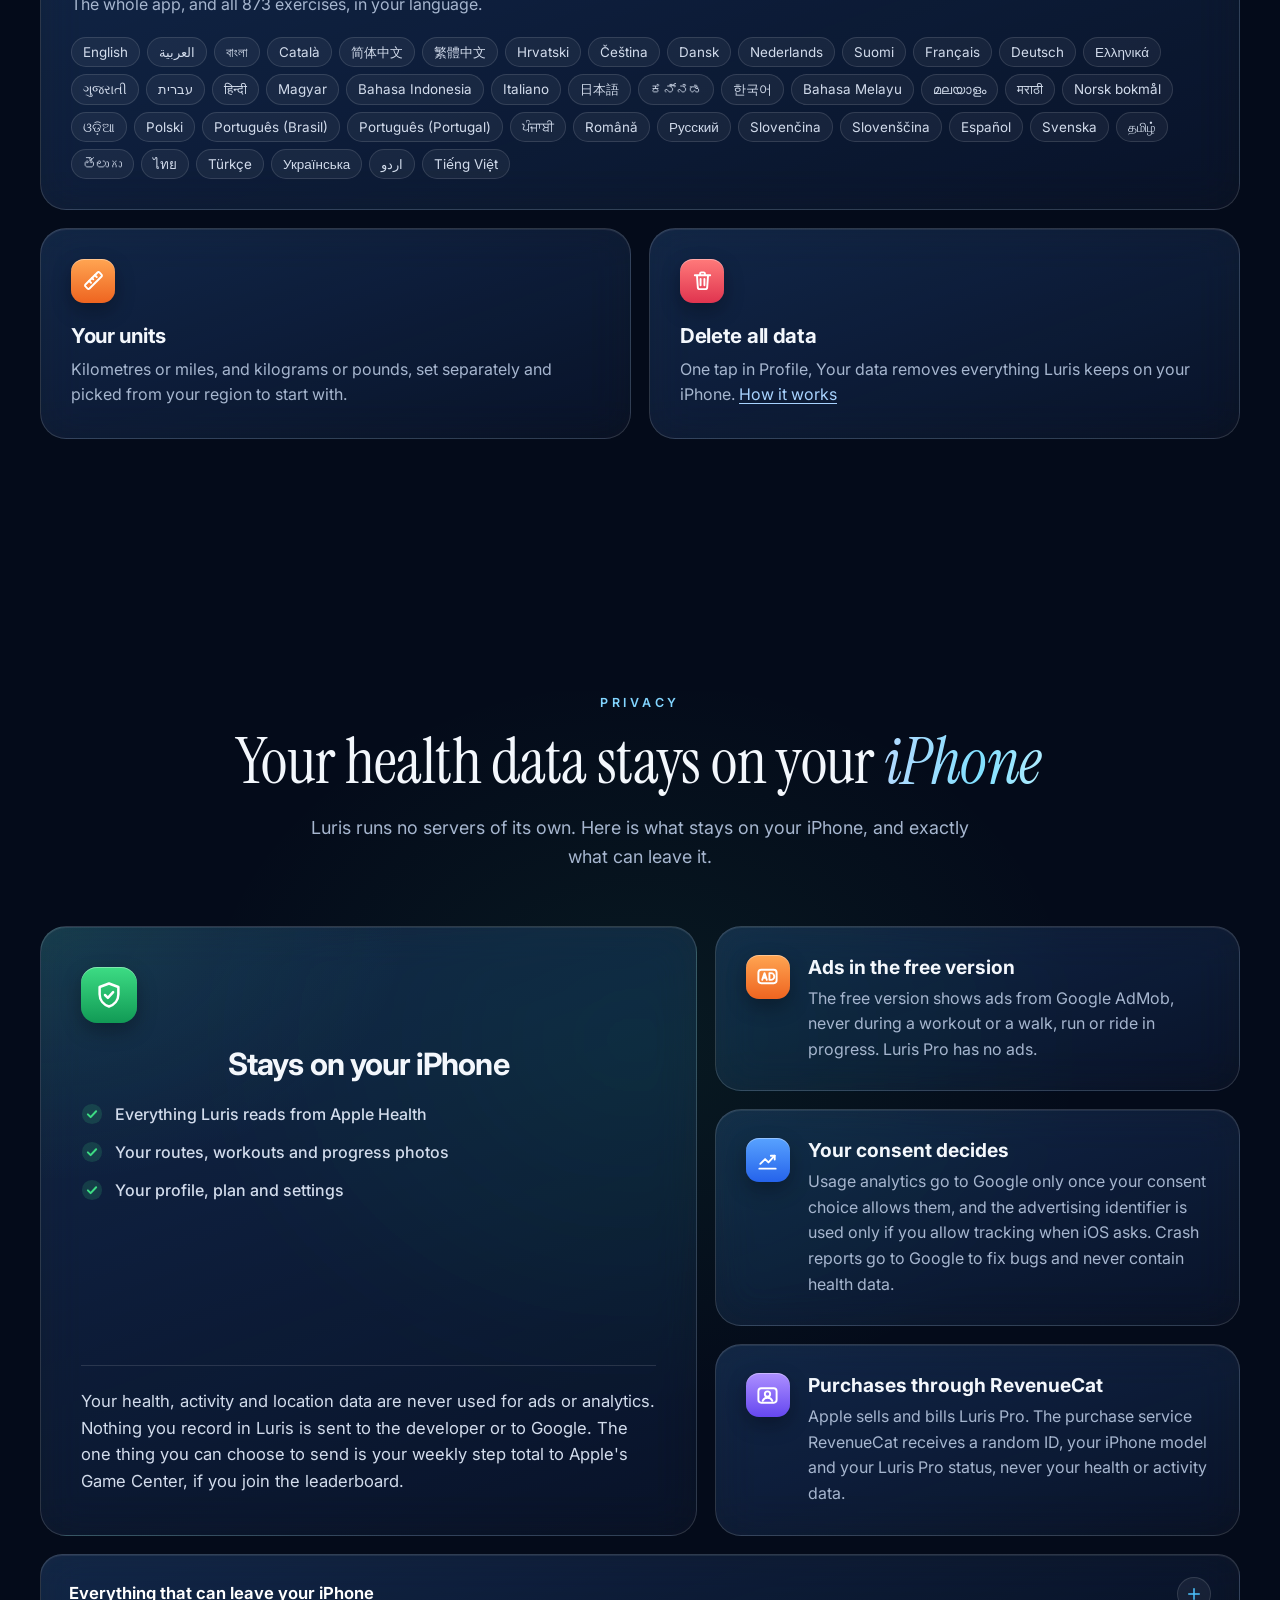
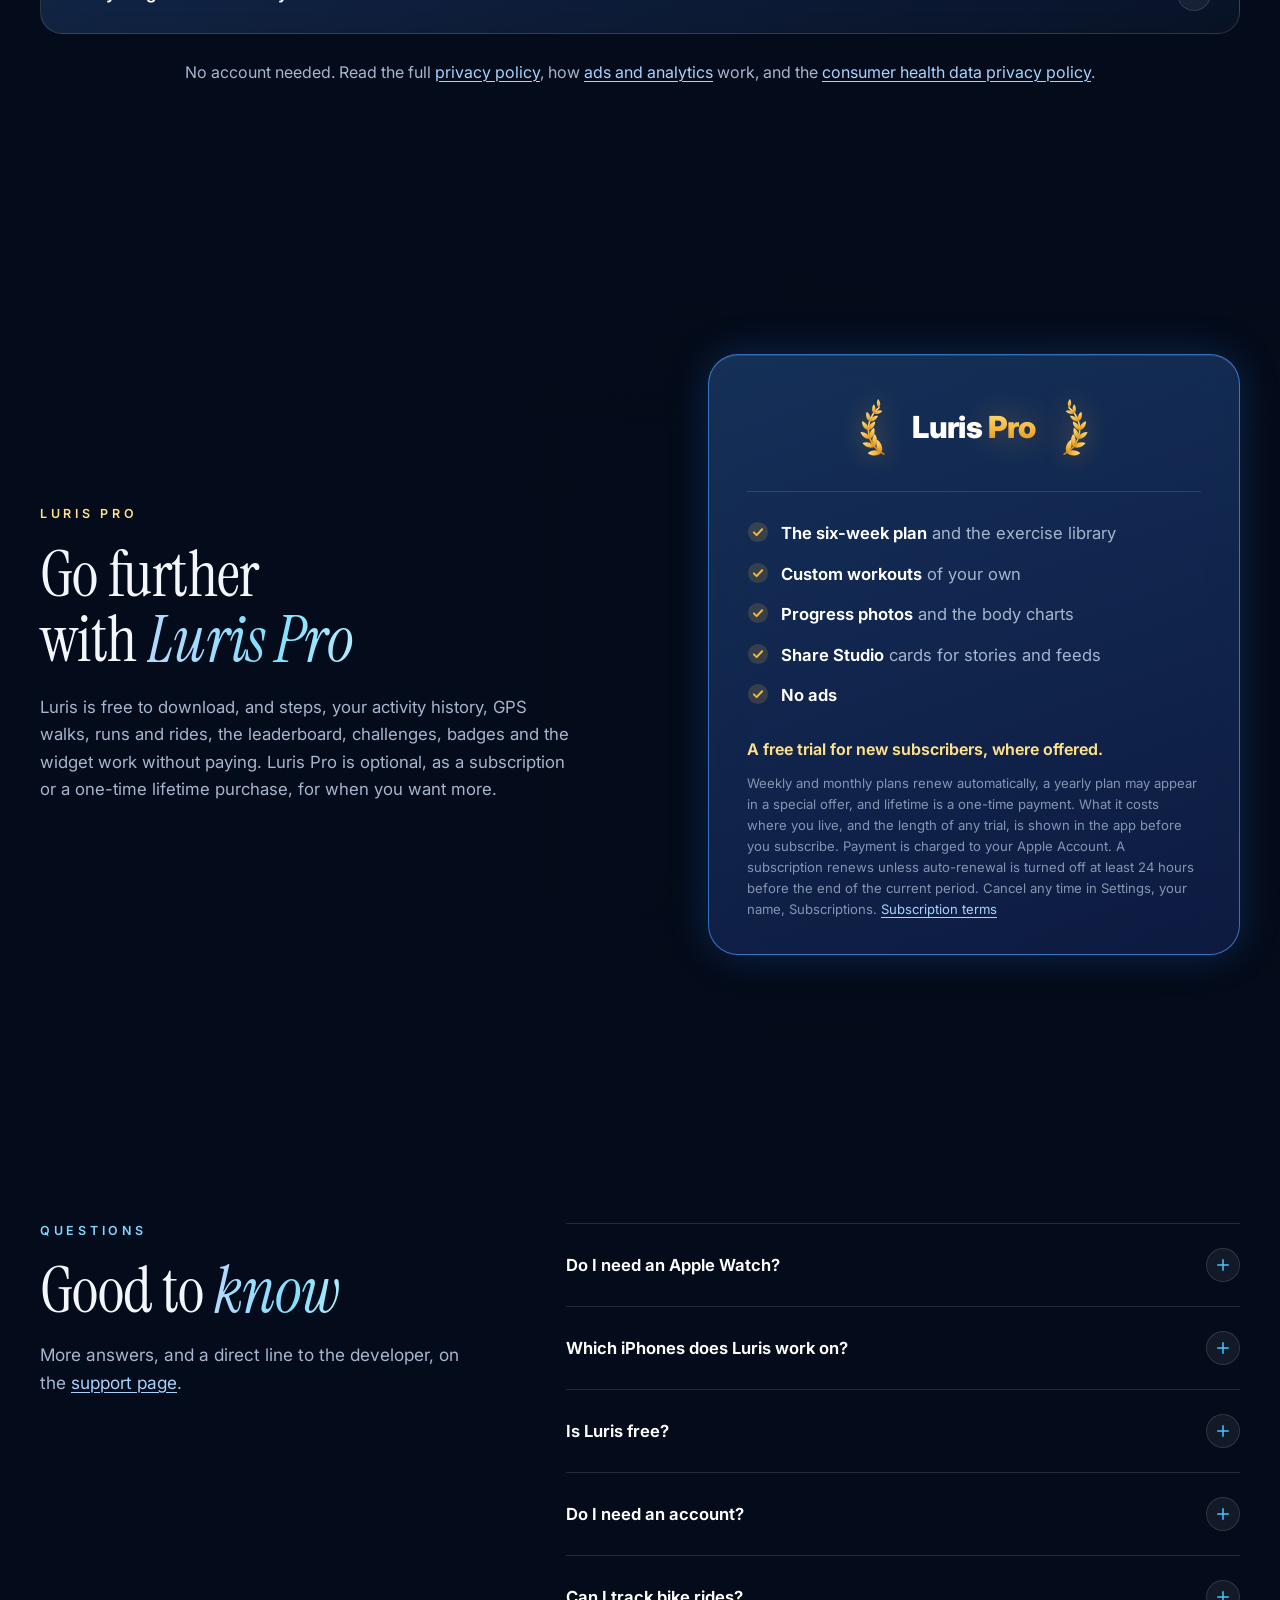
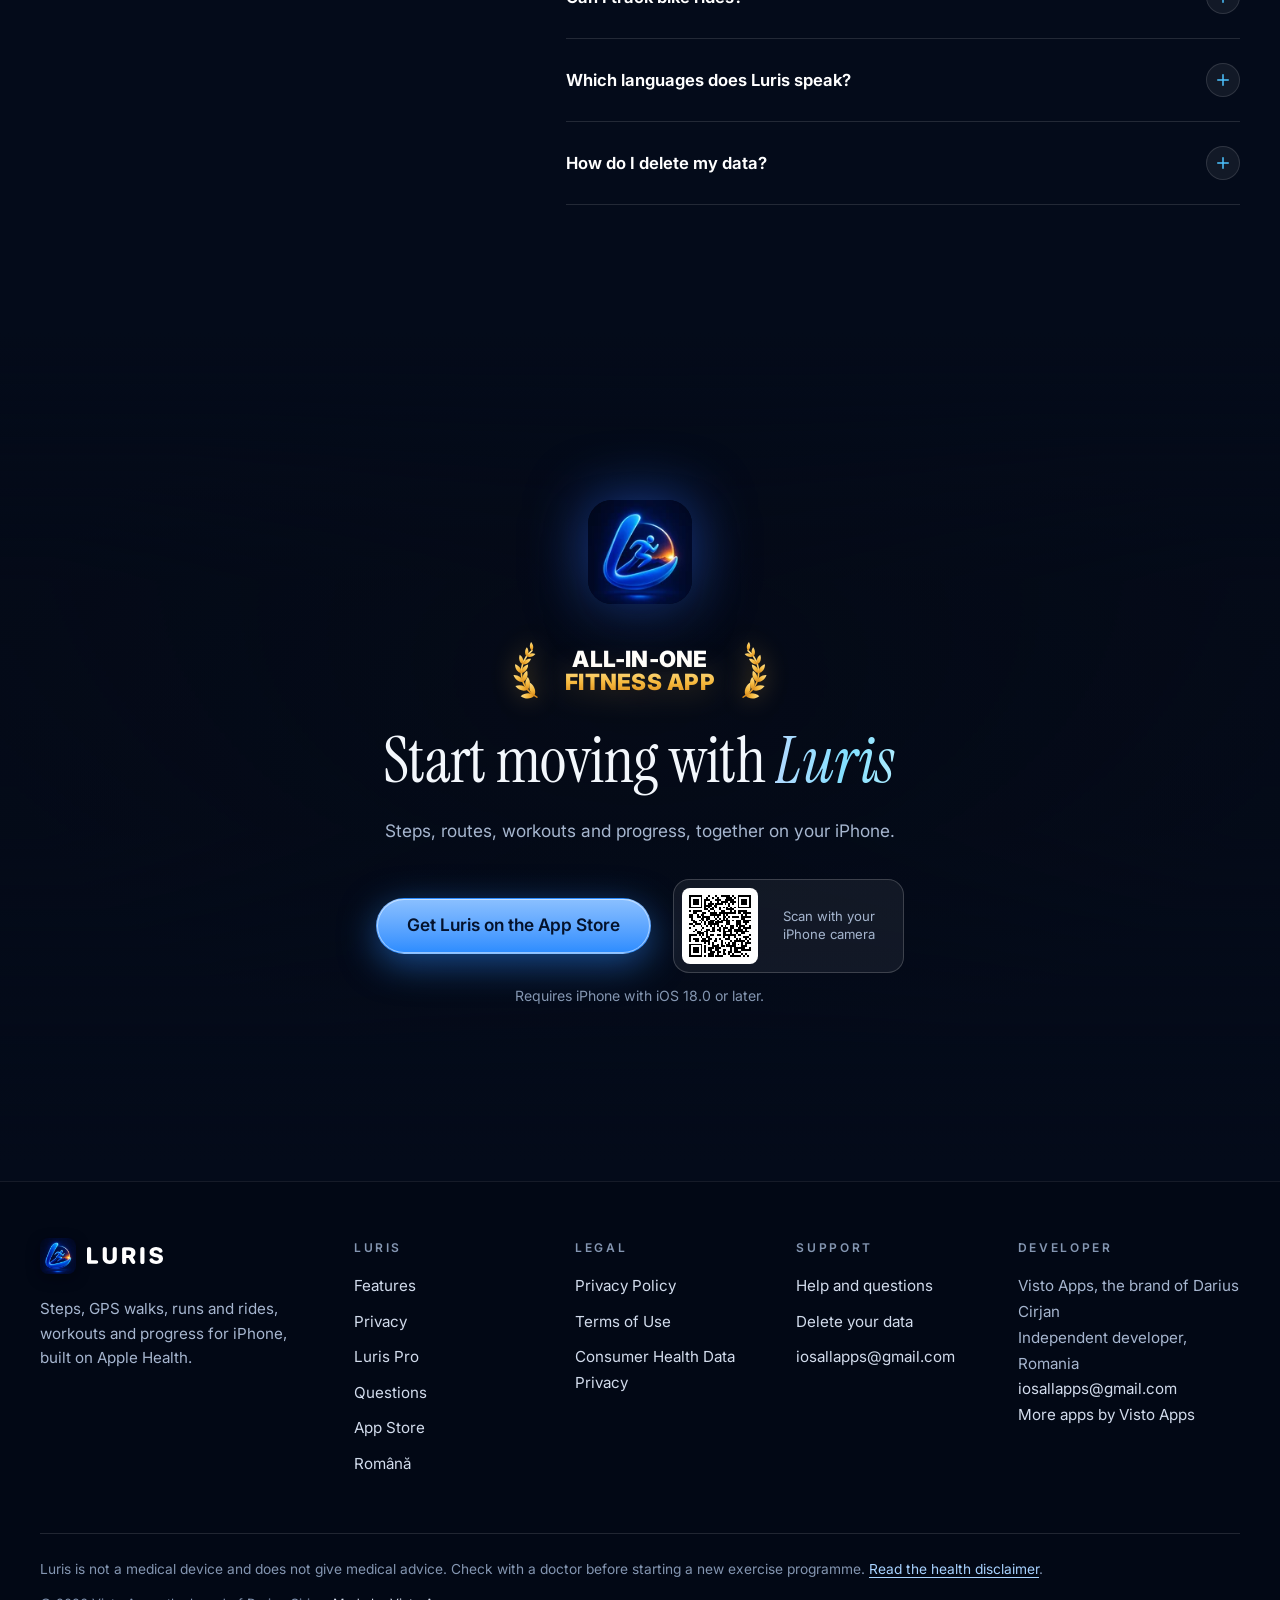
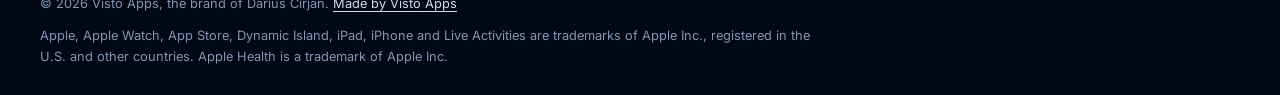
==== commit 5c158bcf: "Add a size-matched fallback for Instrument Serif - headlines drew in Times or Georgia first and jump" ====
--- a/index.html
+++ b/index.html
@@ -14,7 +14,7 @@
     <link rel="apple-touch-icon" href="/apple-touch-icon.png">
     <link rel="preload" href="/assets/fonts/inter.woff2" as="font" type="font/woff2" crossorigin>
     <link rel="preload" href="/assets/fonts/instrument-serif.woff2" as="font" type="font/woff2" crossorigin>
-    <link rel="stylesheet" href="/styles.css?v=b98beccbe6">
+    <link rel="stylesheet" href="/styles.css?v=20261116f">
     <!-- /build:head -->
     <!-- build:meta -->
     <title>Luris: Step &amp; Activity Tracker for iPhone</title>
--- a/styles.css
+++ b/styles.css
@@ -830,6 +830,8 @@
 
 @font-face { font-family: "Instrument Serif"; src: url("/assets/fonts/instrument-serif.woff2") format("woff2"); font-weight: 400; font-style: normal; font-display: swap; }
 @font-face { font-family: "Instrument Serif"; src: url("/assets/fonts/instrument-serif-italic.woff2") format("woff2"); font-weight: 400; font-style: italic; font-display: swap; }
+@font-face { font-family: "Instrument Serif Fallback"; src: local("Times New Roman"), local("TimesNewRomanPSMT"), local("Times"), local("Liberation Serif"), local("Tinos"); font-style: normal; size-adjust: 83.4%; }
+@font-face { font-family: "Instrument Serif Fallback"; src: local("Times New Roman Italic"), local("TimesNewRomanPS-ItalicMT"), local("Times-Italic"), local("Liberation Serif Italic"), local("Tinos Italic"); font-style: italic; size-adjust: 88.1%; }
 @font-face { font-family: "Inter"; src: url("/assets/fonts/inter.woff2") format("woff2"); font-weight: 100 900; font-style: normal; font-display: swap; }
 
 :root {
@@ -856,7 +858,7 @@
     --blue-3: var(--c1);
     --blue-ink: #a8d3ff;
     --glow: linear-gradient(95deg, var(--accent-a), var(--accent-b) 60%, #fff);
-    --serif: "Instrument Serif", "Iowan Old Style", Georgia, serif;
+    --serif: "Instrument Serif", "Instrument Serif Fallback", Georgia, serif;
     --font: "Inter", -apple-system, BlinkMacSystemFont, "Segoe UI", Roboto, "Helvetica Neue", Arial, sans-serif;
     --radius: 28px;
     --header: 72px;
